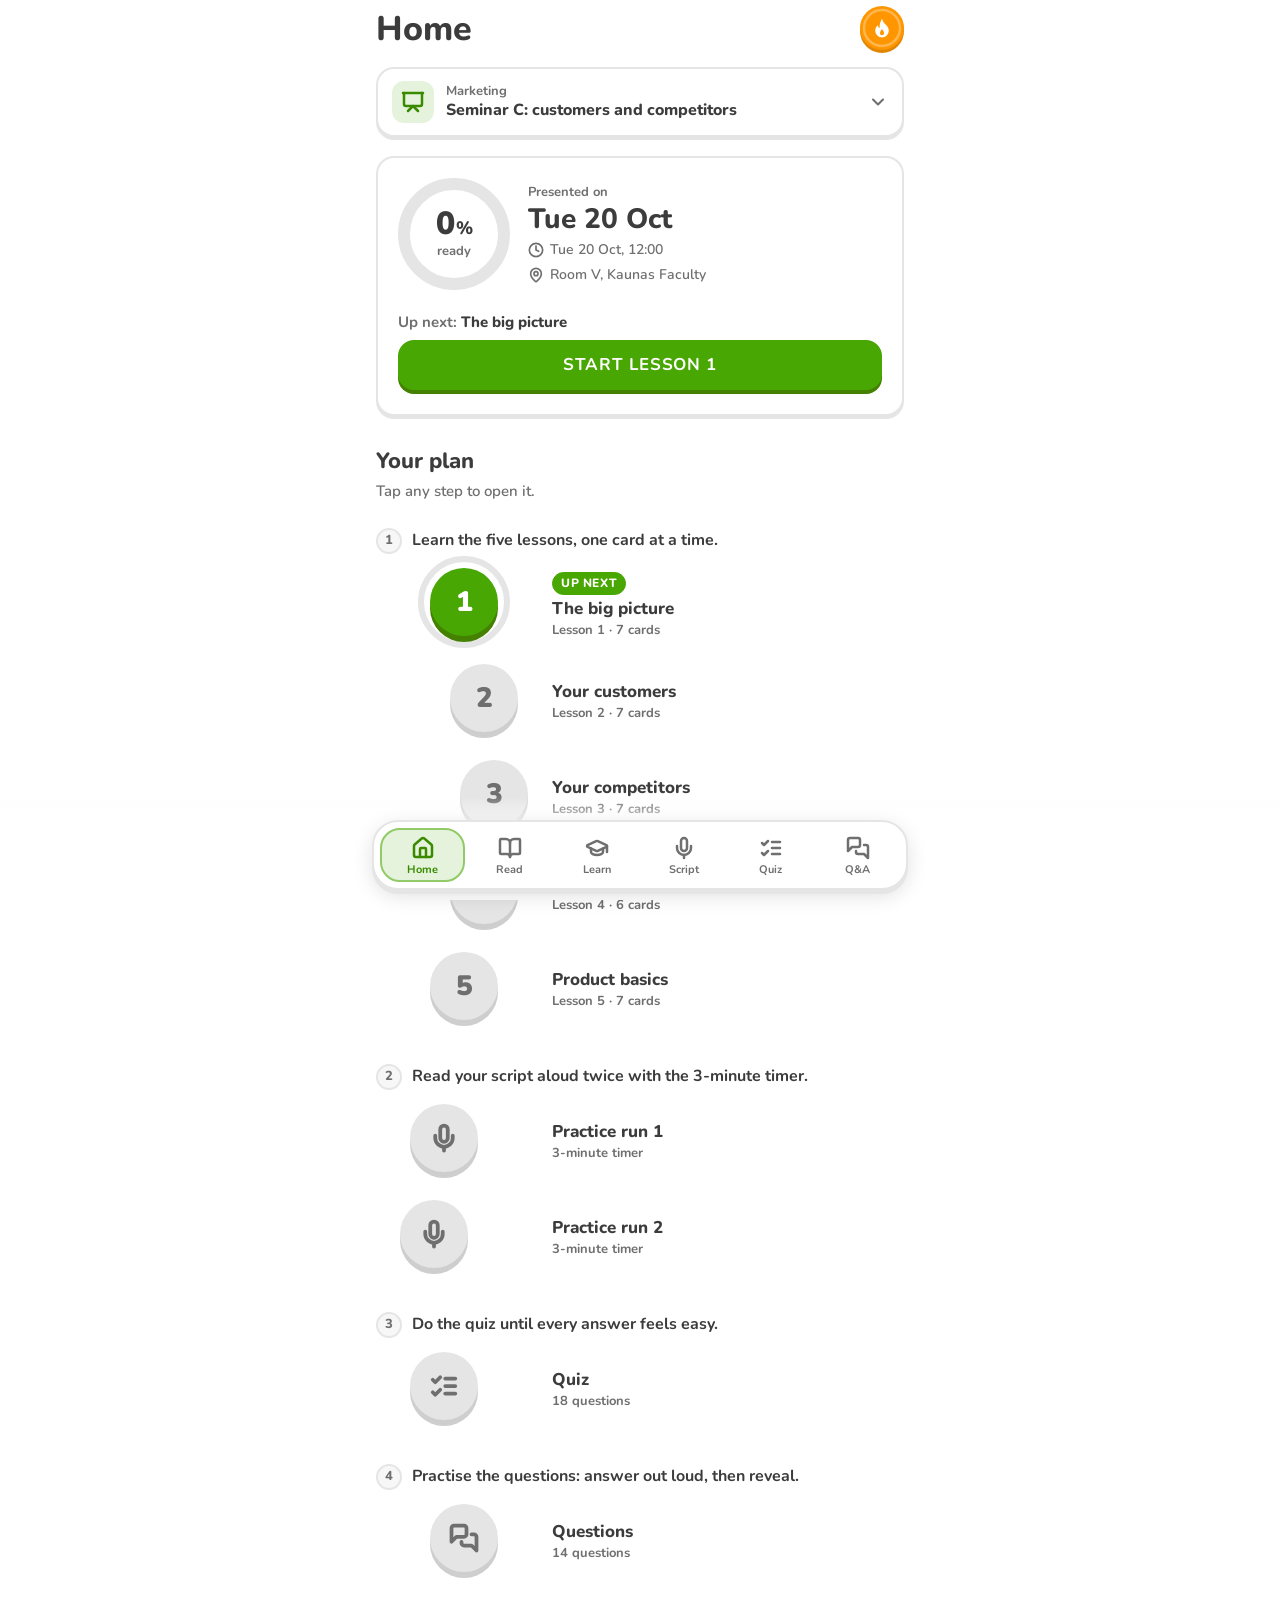
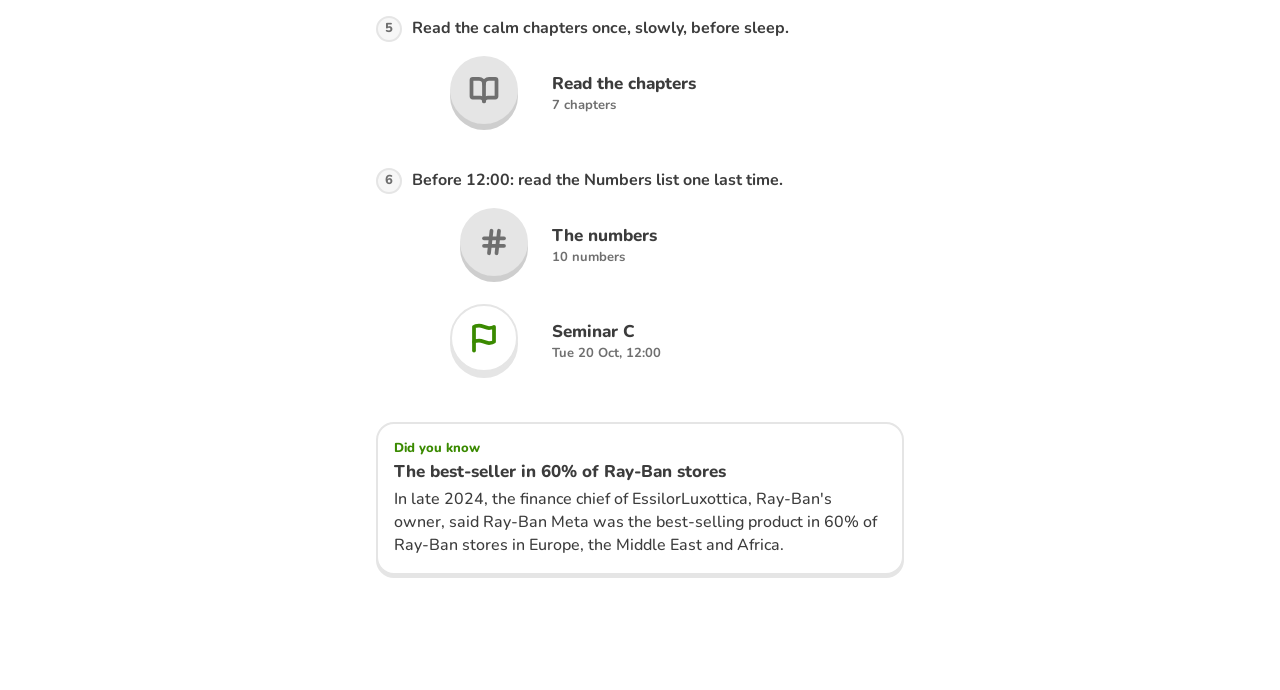
==== index.html @ 62ef2681 "Prep: say when progress can't be saved; tip to use the Home Screen app On Arda's iPhone, Safari didn" ====
<!doctype html>
<html lang="en">
<head>
<meta charset="utf-8">
<meta name="viewport" content="width=device-width, initial-scale=1, viewport-fit=cover">
<meta name="apple-mobile-web-app-capable" content="yes">
<meta name="mobile-web-app-capable" content="yes">
<meta name="apple-mobile-web-app-status-bar-style" content="black-translucent">
<meta name="apple-mobile-web-app-title" content="Prep">
<meta name="theme-color" content="#FFFFFF" media="(prefers-color-scheme: light)">
<meta name="theme-color" content="#131F24" media="(prefers-color-scheme: dark)">
<link rel="manifest" href="manifest.webmanifest">
<link rel="apple-touch-icon" href="apple-touch-icon.png">
<link rel="icon" href="icon-192.png">
<title>Prep</title>
<style>:root{color-scheme:light;padding-top:env(safe-area-inset-top,0px);padding-bottom:env(safe-area-inset-bottom,0px)}body{margin:0;font:14px system-ui,sans-serif}img{max-width:100%}[hidden]{display:none!important}</style>
</head>
<body>

<style>
:root{
color-scheme:light;
/* LangOS palette, light */
--green:#48A702;--green-lip:#448100;--accent-text:#3A8A00;
--green-soft:#E5F3DC;--green-line:#91CA67;
--blue:#1794D0;--blue-lip:#127AAD;
--red:#FF4B4B;--red-lip:#EA2B2B;--red-text:#C62828;--red-soft:#FFE6E6;
--orange:#FF9600;--orange-lip:#E08500;--orange-text:#A85C00;
--yellow:#FFC800;--yellow-lip:#E5B400;
--purple:#CE82FF;--purple-lip:#A568CC;
--ink:#3C3C3C;--muted:#6F6F6F;--read-ink:#3C3C3C;
--bg:#FFFFFF;--bg-clear:rgba(255,255,255,0);--surface:#FFFFFF;--sunken:#F7F7F7;--border:#E5E5E5;--grey-lip:#CECECE;
--on-color:#FFFFFF;--on-color-track:rgba(255,255,255,.3);--shine:rgba(255,255,255,.35);
--focus:#3A8A00;--scrim:rgba(0,0,0,.45);
--shadow-bar:0 6px 20px rgba(0,0,0,.12);--shadow-sheet:0 -6px 24px rgba(0,0,0,.1);
/* type */
--font-ui:ui-rounded,"SF Pro Rounded","Nunito",system-ui,-apple-system,"Segoe UI",Roboto,sans-serif;
--font-display:"Fraunces",ui-serif,"New York",Georgia,serif;
--t-large:800 34px/1.15 var(--font-ui);
--t-title:800 28px/1.2 var(--font-ui);
--t-count:800 28px/1.15 var(--font-ui);
--t-title2:800 22px/1.2 var(--font-ui);
--t-question:800 22px/1.3 var(--font-ui);
--t-card-title:800 24px/1.2 var(--font-ui);
--t-qa:800 24px/1.3 var(--font-ui);
--t-quote:800 19px/1.35 var(--font-ui);
--t-headline:800 17px/1.25 var(--font-ui);
--t-row:800 16px/1.3 var(--font-ui);
--t-button:700 17px/1.2 var(--font-ui);
--t-button-sm:700 15px/1.2 var(--font-ui);
--t-option:700 17px/1.35 var(--font-ui);
--t-step:700 16px/1.35 var(--font-ui);
--t-body:500 17px/1.45 var(--font-ui);
--t-card-body:500 18px/1.5 var(--font-ui);
--t-callout:500 16px/1.45 var(--font-ui);
--t-sub:600 15px/1.4 var(--font-ui);
--t-label:800 13px/1.3 var(--font-ui);
--t-detail:700 13px/1.3 var(--font-ui);
--t-caption:700 12px/1.25 var(--font-ui);
--t-tab:700 11px/1.1 var(--font-ui);
--t-reading:400 18px/1.6 var(--font-ui);
--t-script:600 21px/1.55 var(--font-ui);
--t-meter:900 32px/1 var(--font-ui);
--t-timer:900 34px/1 var(--font-ui);
--t-value:900 30px/1.12 var(--font-ui);
--t-stat:800 28px/1.1 var(--font-ui);
--t-node-num:900 28px/1 var(--font-ui);
--t-display:600 28px/1.2 var(--font-display);
--t-display-ch:600 25px/1.2 var(--font-display);
/* spacing */
--sp-heading:6px;--sp-buttons:28px;--sp-section:32px;--sp-card:16px;--sp-hero:20px;--sp-stack:12px;--sp-list:15px;--sp-inline:8px;--sp-unit:26px;
/* radius and lips */
--r-btn:16px;--r-card:18px;--r-seg:14px;--r-box:14px;--r-bar:26px;--r-tab:20px;--r-sheet:28px;--r-key:8px;--r-hl:6px;--r-pill:999px;
--lip:4px;--lip-sm:3px;--lip-node:6px;
/* motion: LangOS springs as CSS linear() */
--ease-press:linear(0, 0.008 1.4%, 0.046 3.5%, 0.123 6.0%, 0.234 8.9%, 0.367 12.0%, 0.510 15.4%, 0.648 18.9%, 0.771 22.7%, 0.872 26.6%, 0.949 30.7%, 1.000 34.9%, 1.031 39.2%, 1.044 43.7%, 1.045 48.3%, 1.040 53.0%, 1.031 57.8%, 1.021 62.8%, 1.013 67.8%, 1.006 73.0%, 1.002 78.2%, 0.999 83.5%, 0.998 88.9%, 0.998 94.4%, 1);
--ease-quick:linear(0, 0.006 1.4%, 0.035 3.5%, 0.093 6.0%, 0.177 8.9%, 0.281 12.0%, 0.395 15.4%, 0.510 18.9%, 0.620 22.7%, 0.718 26.6%, 0.801 30.7%, 0.868 34.9%, 0.919 39.2%, 0.956 43.7%, 0.981 48.3%, 0.997 53.0%, 1.006 57.8%, 1.010 62.8%, 1.011 67.8%, 1.010 73.0%, 1.008 78.2%, 1.006 83.5%, 1.005 88.9%, 1.003 94.4%, 1);
--ease-gentle:linear(0, 0.006 1.4%, 0.034 3.5%, 0.090 6.0%, 0.171 8.9%, 0.271 12.0%, 0.381 15.4%, 0.492 18.9%, 0.597 22.7%, 0.692 26.6%, 0.773 30.7%, 0.840 34.9%, 0.893 39.2%, 0.932 43.7%, 0.961 48.3%, 0.980 53.0%, 0.992 57.8%, 1.000 62.8%, 1.003 67.8%, 1.005 73.0%, 1.005 78.2%, 1.004 83.5%, 1.004 88.9%, 1.003 94.4%, 1);
--ease-pop:linear(0, 0.012 1.4%, 0.069 3.5%, 0.183 6.0%, 0.344 8.9%, 0.531 12.0%, 0.719 15.4%, 0.883 18.9%, 1.009 22.7%, 1.088 26.6%, 1.123 30.7%, 1.123 34.9%, 1.100 39.2%, 1.067 43.7%, 1.034 48.3%, 1.008 53.0%, 0.992 57.8%, 0.985 62.8%, 0.985 67.8%, 0.988 73.0%, 0.993 78.2%, 0.998 83.5%, 1.001 88.9%, 1.002 94.4%, 1);
--ease-card:linear(0, 0.005 1.4%, 0.031 3.5%, 0.084 6.0%, 0.163 8.9%, 0.263 12.0%, 0.378 15.4%, 0.497 18.9%, 0.613 22.7%, 0.720 26.6%, 0.813 30.7%, 0.889 34.9%, 0.948 39.2%, 0.990 43.7%, 1.017 48.3%, 1.032 53.0%, 1.038 57.8%, 1.038 62.8%, 1.033 67.8%, 1.027 73.0%, 1.020 78.2%, 1.014 83.5%, 1.008 88.9%, 1.004 94.4%, 1);
--ease-draw:cubic-bezier(.4,0,.2,1);--ease-exit:cubic-bezier(.4,0,1,1);
--dur-press:270ms;--dur-quick:390ms;--dur-gentle:540ms;--dur-pop:770ms;--dur-card:410ms;
/* layout */
--gl:max(16px,env(safe-area-inset-left,0px));--gr:max(16px,env(safe-area-inset-right,0px));
--col:560px;--hdr-h:61px;--fb-h:0px;
}
@media (prefers-color-scheme:dark){:root:not([data-theme="light"]){
color-scheme:dark;
--green:#58CC02;--green-lip:#4A9A00;--accent-text:#58CC02;
--green-soft:#24422B;--green-line:#408C15;
--blue:#1CB0F6;--blue-lip:#1487C0;
--red:#FF5F5F;--red-lip:#D93A3A;--red-text:#FF7A7A;--red-soft:#3C3238;
--orange:#FF9F1A;--orange-lip:#D17A00;--orange-text:#FF9F1A;
--yellow:#FFC800;--yellow-lip:#D9AA00;
--purple:#CE82FF;--purple-lip:#A568CC;
--ink:#F1F7FB;--muted:#A7B5BD;--read-ink:#D8E2E7;
--bg:#131F24;--bg-clear:rgba(19,31,36,0);--surface:#1C2B32;--sunken:#16242A;--border:#37464F;--grey-lip:#27353D;
--on-color:#FFFFFF;--on-color-track:rgba(255,255,255,.3);--shine:rgba(255,255,255,.25);
--focus:#58CC02;--scrim:rgba(0,0,0,.6);
--shadow-bar:0 6px 20px rgba(0,0,0,.4);--shadow-sheet:0 -6px 24px rgba(0,0,0,.4);
}}
:root[data-theme="dark"]{
color-scheme:dark;
--green:#58CC02;--green-lip:#4A9A00;--accent-text:#58CC02;
--green-soft:#24422B;--green-line:#408C15;
--blue:#1CB0F6;--blue-lip:#1487C0;
--red:#FF5F5F;--red-lip:#D93A3A;--red-text:#FF7A7A;--red-soft:#3C3238;
--orange:#FF9F1A;--orange-lip:#D17A00;--orange-text:#FF9F1A;
--yellow:#FFC800;--yellow-lip:#D9AA00;
--purple:#CE82FF;--purple-lip:#A568CC;
--ink:#F1F7FB;--muted:#A7B5BD;--read-ink:#D8E2E7;
--bg:#131F24;--bg-clear:rgba(19,31,36,0);--surface:#1C2B32;--sunken:#16242A;--border:#37464F;--grey-lip:#27353D;
--on-color:#FFFFFF;--on-color-track:rgba(255,255,255,.3);--shine:rgba(255,255,255,.25);
--focus:#58CC02;--scrim:rgba(0,0,0,.6);
--shadow-bar:0 6px 20px rgba(0,0,0,.4);--shadow-sheet:0 -6px 24px rgba(0,0,0,.4);
}
@supports not (transition-timing-function:linear(0,1)){:root{--ease-press:cubic-bezier(.34,1.3,.64,1);--ease-quick:cubic-bezier(.25,1.05,.5,1);--ease-gentle:cubic-bezier(.22,1,.36,1);--ease-pop:cubic-bezier(.34,1.56,.64,1);--ease-card:cubic-bezier(.3,1.2,.5,1)}}
*,*::before,*::after{box-sizing:border-box}
[hidden]{display:none!important}
html{-webkit-text-size-adjust:100%;text-size-adjust:100%}
body{margin:0;background:var(--bg);color:var(--ink);font:var(--t-body);-webkit-font-smoothing:antialiased}
button{margin:0;font:inherit;color:inherit;cursor:pointer;-webkit-tap-highlight-color:transparent;touch-action:manipulation;-webkit-user-select:none;user-select:none}
:focus-visible{outline:3px solid var(--focus);outline-offset:3px}
.sr{position:absolute;width:1px;height:1px;margin:-1px;padding:0;border:0;overflow:hidden;clip:rect(0 0 0 0);white-space:nowrap}
.nw{white-space:nowrap}
.ic{width:24px;height:24px;flex:none;fill:none;stroke:currentColor;stroke-width:2.5;stroke-linecap:round;stroke-linejoin:round}
.ic.fill{fill:currentColor;stroke:none}
svg circle.trk,svg circle.arc{fill:none}
.ring-svg{transform:rotate(-90deg)}
.arc.is-zero{visibility:hidden}

/* shell */
.app{max-width:var(--col);margin:0 auto;padding-left:max(16px,env(safe-area-inset-left,0px));padding-right:max(16px,env(safe-area-inset-right,0px));padding-block:0 calc(112px + env(safe-area-inset-bottom,0px))}
.screen{display:none}
.screen.is-on{display:block;animation:screenIn var(--dur-quick) var(--ease-quick) both}
@keyframes screenIn{from{opacity:0;transform:translateY(6px)}to{opacity:1;transform:none}}
@keyframes fadeIn{from{opacity:0}to{opacity:1}}
.hdr{position:sticky;top:0;z-index:30;display:flex;align-items:center;gap:10px;margin-left:calc(-1*var(--gl));margin-right:calc(-1*var(--gr));padding:calc(6px + env(safe-area-inset-top,0px)) var(--gr) 8px var(--gl);background:var(--bg);transition:box-shadow .2s ease}
.hdr.is-scrolled{box-shadow:0 2px 0 var(--border)}
.hdr-title{flex:1;min-width:0;margin:0;font:var(--t-large);white-space:nowrap;overflow:hidden;text-overflow:ellipsis}
.hdr .icon-btn{position:relative;z-index:1}

/* round icon button (LangOS ChunkyIconStyle) */
.icon-btn{--face:var(--surface);--edge:var(--border);--line:var(--border);--ico:var(--muted);flex:none;display:grid;place-items:center;width:44px;height:44px;margin-bottom:var(--lip-sm);padding:0;border:2px solid var(--line);border-radius:50%;background:var(--face);color:var(--ico);box-shadow:0 var(--lip-sm) 0 var(--edge);transition:transform var(--dur-press) var(--ease-press),box-shadow var(--dur-press) var(--ease-press)}
.icon-btn .ic{width:22px;height:22px}
.icon-btn:active{transform:translateY(var(--lip-sm));box-shadow:0 0 0 var(--edge)}
.icon-btn.is-on{--face:var(--green);--edge:var(--green-lip);--line:var(--green);--ico:var(--on-color)}
.icon-btn.sm{position:relative;width:36px;height:36px}.icon-btn.sm .ic{width:18px;height:18px}
.icon-btn.sm::after{content:"";position:absolute;inset:-6px;border-radius:50%}
.slot44{flex:none;width:44px;height:47px}

/* streak badge */
.streak{position:relative;z-index:0;flex:none;display:grid;place-items:center;width:44px;height:44px;margin-bottom:var(--lip-sm);padding:0;border:0;border-radius:50%;background:var(--orange);color:var(--on-color);box-shadow:0 var(--lip-sm) 0 var(--orange-lip)}
.streak .ring-svg{position:absolute;inset:0;width:44px;height:44px}
.streak .trk{stroke:var(--on-color-track);stroke-width:2.5}
.streak .arc{stroke:var(--on-color);stroke-width:2.5;stroke-linecap:round;transition:stroke-dashoffset var(--dur-gentle) var(--ease-gentle)}
.streak .flame{width:22px;height:22px}
.streak::before{content:"";position:absolute;inset:0;z-index:-1;border:2px solid var(--orange);border-radius:50%;opacity:0;pointer-events:none}
.streak.flare{animation:badgeSwell 1350ms both}
.streak.flare .flame{animation:flameFlare 1400ms both}
.streak.flare::before{animation:ripple 1600ms ease-out both}
.streak.flare .arc{animation:ringWiden 1200ms both}
@keyframes badgeSwell{0%{transform:scale(1)}48.1%{transform:scale(1);animation-timing-function:cubic-bezier(.2,.8,.3,1)}64.4%{transform:scale(1.18);animation-timing-function:ease-in-out}77.8%{transform:scale(.97);animation-timing-function:ease-out}100%{transform:scale(1)}}
@keyframes flameFlare{0%{transform:scale(1)}46.4%{transform:scale(1);animation-timing-function:cubic-bezier(.2,.8,.3,1)}64.3%{transform:scale(1.35);animation-timing-function:ease-in-out}78%{transform:scale(.94);animation-timing-function:ease-in-out}90%{transform:scale(1.03);animation-timing-function:ease-out}100%{transform:scale(1)}}
@keyframes ripple{0%{opacity:0;transform:scale(1)}43.7%{opacity:.7;transform:scale(1)}100%{opacity:0;transform:scale(1.4)}}
@keyframes ringWiden{0%,54%{stroke-width:2.5px}71%{stroke-width:4.5px}100%{stroke-width:2.5px}}

/* chunky button (LangOS ChunkyButtonStyle) */
.btn{--face:var(--green);--edge:var(--green-lip);--line:var(--green);--label:var(--on-color);--l:var(--lip);display:flex;align-items:center;justify-content:center;gap:8px;width:100%;min-height:50px;margin:0 0 var(--l);padding:12px 18px;border:2px solid var(--line);border-radius:var(--r-btn);background:var(--face);color:var(--label);box-shadow:0 var(--l) 0 var(--edge);font:var(--t-button);text-transform:uppercase;letter-spacing:.6px;text-align:center;transition:transform var(--dur-press) var(--ease-press),box-shadow var(--dur-press) var(--ease-press)}
.btn:active{transform:translateY(var(--l));box-shadow:0 0 0 var(--edge)}
.btn .ic{width:20px;height:20px;stroke-width:3}
.btn.plain{--face:var(--surface);--edge:var(--border);--line:var(--border);--label:var(--ink)}
.btn.red{--face:var(--red);--edge:var(--red-lip);--line:var(--red)}
.btn.done-soft{--face:var(--green-soft);--edge:var(--green-line);--line:var(--green-line);--label:var(--accent-text)}
.btn.compact{--l:var(--lip-sm);width:auto;min-height:38px;padding:7px 12px;font:var(--t-button-sm);letter-spacing:.6px}
.btn:disabled{--face:var(--border);--edge:var(--border);--line:var(--border);--label:var(--muted);cursor:default}
.btn:disabled:active{transform:none;box-shadow:0 var(--l) 0 var(--edge)}
.btn-stack{display:flex;flex-direction:column;gap:var(--sp-stack);margin-top:var(--sp-buttons)}

/* card, pill */
.card{background:var(--surface);border:2px solid var(--border);border-radius:var(--r-card);box-shadow:0 var(--lip-sm) 0 var(--border);padding:var(--sp-card);margin-bottom:var(--lip-sm)}
.pill{display:inline-flex;align-items:center;gap:4px;padding:3px 8px;border:1.5px solid var(--border);border-radius:var(--r-pill);background:var(--sunken);color:var(--muted);font:var(--t-caption)}
.pill.go{background:var(--green);border-color:var(--green);color:var(--on-color);font-weight:800;text-transform:uppercase;letter-spacing:.6px}
.pill.soft{background:var(--green-soft);border-color:var(--green-soft);color:var(--accent-text);font-weight:800}

/* pressable rows share this */
.row-press{transition:transform var(--dur-press) var(--ease-press),box-shadow var(--dur-press) var(--ease-press)}
.row-press:active{transform:translateY(var(--lip-sm));box-shadow:0 0 0 var(--border)}

/* gliding picker (LangOS GlidingPicker). Set --n and --i on .seg inline. */
.seg{--g:8px;position:relative;display:grid;grid-template-columns:repeat(var(--n),1fr);gap:var(--g);margin:var(--sp-heading) 0 20px}
.seg button{min-height:44px;padding:0 8px;border:2px solid var(--border);border-radius:var(--r-seg);background:var(--sunken);color:var(--muted);font:800 17px/1 var(--font-ui)}
.seg button span{position:relative;z-index:1}
.seg button.is-on{color:var(--accent-text)}
.seg .hl{position:absolute;top:0;left:0;height:100%;width:calc((100% - (var(--n) - 1) * var(--g)) / var(--n));border:2px solid var(--green);border-radius:var(--r-seg);background:var(--green-soft);pointer-events:none;transform:translateX(calc(var(--i) * (100% + var(--g))));transition:transform var(--dur-quick) var(--ease-quick)}
.seg.sm{--g:6px;margin:8px 0 0}
.seg.sm button{min-height:44px;border-radius:12px;font:800 14px/1 var(--font-ui)}
.seg.sm .hl{border-radius:12px}

/* home: pack switcher */
.pack{display:flex;align-items:center;gap:12px;width:100%;margin:var(--sp-heading) 0 19px;padding:12px 14px;text-align:left;background:var(--surface);border:2px solid var(--border);border-radius:var(--r-card);box-shadow:0 var(--lip-sm) 0 var(--border)}
.pack-icon{flex:none;display:grid;place-items:center;width:42px;height:42px;border-radius:12px;background:var(--green-soft);color:var(--accent-text)}
.pack-text{flex:1;min-width:0}
.pack-course{display:block;font:var(--t-detail);color:var(--muted)}
.pack-title{display:block;font:var(--t-row)}
.pack .chev{width:20px;height:20px;color:var(--muted)}

/* home: hero */
.hero{padding:var(--sp-hero)}
.hero-top{display:flex;align-items:center;gap:18px;margin-bottom:22px}
.meter{position:relative;flex:none;width:112px;height:112px;padding:0;border:0;background:none;transition:transform var(--dur-quick) var(--ease-quick)}
.meter:active{transform:scale(.97)}
.meter .ring-svg{width:112px;height:112px}
.meter .trk{stroke:var(--border);stroke-width:12}
.meter .arc{stroke:var(--green);stroke-width:12;stroke-linecap:round;transition:stroke-dashoffset var(--dur-gentle) var(--ease-gentle)}
.meter-val{position:absolute;inset:0;display:flex;flex-direction:column;align-items:center;justify-content:center}
.meter-num{font:var(--t-meter);font-variant-numeric:tabular-nums;color:var(--ink)}
.meter-num small{margin-left:1px;font-size:18px;font-weight:800}
.meter-cap{margin-top:3px;font:var(--t-detail);color:var(--muted)}
.count{min-width:0}
.count-label{font:var(--t-detail);color:var(--muted)}
.count-value{margin-top:2px;font:var(--t-count);font-variant-numeric:tabular-nums}
.count-line{display:flex;align-items:center;gap:6px;margin-top:6px;font:600 14px/1.3 var(--font-ui);color:var(--muted)}
.count-line .ic{width:16px;height:16px}
.hero-next{margin:0 0 8px;font:700 15px/1.35 var(--font-ui);color:var(--muted)}
.hero-next b{font-weight:800;color:var(--ink)}
.save-note{margin:10px 0 0;font:var(--t-detail);color:var(--muted)}

/* section heading (heading close to its line) */
.sec{margin-top:var(--sp-section)}
.sec h2{margin:0;font:var(--t-title2)}
.sec p{margin:var(--sp-heading) 0 0;font:var(--t-sub);color:var(--muted)}

/* path */
.unit{display:flex;align-items:flex-start;gap:10px;margin:var(--sp-unit) 0 4px}
.unit-num{flex:none;display:grid;place-items:center;width:26px;height:26px;border:2px solid var(--border);border-radius:50%;background:var(--sunken);color:var(--muted);font:800 13px/1 var(--font-ui)}
.unit-num .ic{width:14px;height:14px;stroke-width:3.5}
.unit.is-done .unit-num{background:var(--green);border-color:var(--green);color:var(--on-color)}
.unit-text{padding-top:2px;font:var(--t-step)}
.node-row{display:grid;grid-template-columns:176px 1fr;align-items:center;width:100%;min-height:96px;padding:0;border:0;background:none;text-align:left}
.node-lane{position:relative;height:96px}
.node-wrap{position:absolute;top:10px;left:calc(54px + var(--x,0px));width:68px;height:74px}
.node{display:grid;place-items:center;width:68px;height:68px;border-radius:50%;background:var(--border);color:var(--muted);box-shadow:0 var(--lip-node) 0 var(--grey-lip);transition:transform var(--dur-press) var(--ease-press),box-shadow var(--dur-press) var(--ease-press),background-color .2s ease}
.node .ic{width:30px;height:30px;stroke-width:3}
.node-num{font:var(--t-node-num)}
.node-row:active .node{transform:translateY(var(--lip-node));box-shadow:0 0 0 var(--grey-lip)}
.node-row.is-done .node,.node-row.is-current .node{background:var(--green);color:var(--on-color);box-shadow:0 var(--lip-node) 0 var(--green-lip)}
.node-row.is-done:active .node,.node-row.is-current:active .node{box-shadow:0 0 0 var(--green-lip)}
.node-row.is-finish .node{border:2px solid var(--border);background:var(--surface);color:var(--accent-text);box-shadow:0 var(--lip-node) 0 var(--border)}
.node-row.is-finish.is-all-done .node{border-color:var(--green);background:var(--green);color:var(--on-color);box-shadow:0 var(--lip-node) 0 var(--green-lip)}
.node-row.is-current .node-wrap{animation:breathe 2.4s ease-in-out infinite}
@keyframes breathe{0%,100%{transform:scale(1)}50%{transform:scale(1.05)}}
.node-row.just-done .node .ic{animation:pop var(--dur-pop) var(--ease-pop) both}
.node-ring{position:absolute;top:-2px;left:calc(42px + var(--x,0px));width:92px;height:92px}
.node-ring .trk{stroke:var(--border);stroke-width:6}
.node-ring .arc{stroke:var(--green);stroke-width:6;stroke-linecap:round}
.node-label{display:flex;flex-direction:column;align-items:flex-start;gap:3px;min-width:0;padding-right:4px}
.node-title{font:var(--t-headline);color:var(--ink)}
.node-detail{font:var(--t-detail);color:var(--muted)}
.node-row.is-done .node-detail{color:var(--accent-text)}
@keyframes pop{from{opacity:0;transform:scale(0)}to{opacity:1;transform:scale(1)}}
@keyframes popIn{from{opacity:0;transform:scale(.6)}to{opacity:1;transform:none}}

/* floating tab bar (LangOS TabBar) */
.tabbar{position:fixed;left:0;right:0;bottom:0;z-index:40;padding:0 max(12px,env(safe-area-inset-right,0px)) calc(6px + env(safe-area-inset-bottom,0px)) max(12px,env(safe-area-inset-left,0px));pointer-events:none;transition:transform var(--dur-gentle) var(--ease-gentle)}
.tabbar.is-hidden{transform:translateY(calc(100% + 24px))}
.tabbar::before{content:"";position:absolute;left:0;right:0;top:-24px;bottom:0;background:linear-gradient(to bottom,var(--bg-clear) 0%,var(--bg) 35%)}
.tabbar-in{position:relative;pointer-events:auto;display:grid;grid-template-columns:repeat(6,1fr);gap:2px;max-width:536px;margin:0 auto var(--lip);padding:6px;border:2px solid var(--border);border-radius:var(--r-bar);background:var(--surface);box-shadow:0 var(--lip) 0 var(--border),var(--shadow-bar)}
.tab-hl{position:absolute;top:6px;left:6px;height:54px;border:2px solid var(--green-line);border-radius:var(--r-tab);background:var(--green-soft);transition:transform var(--dur-quick) var(--ease-quick),width var(--dur-quick) var(--ease-quick)}
.tab{position:relative;display:flex;flex-direction:column;align-items:center;justify-content:center;gap:3px;min-width:0;min-height:54px;padding:4px 4px 2px;border:0;background:none;color:var(--muted)}
.tab .box{display:grid;place-items:center;height:26px}
.tab span{font:var(--t-tab);white-space:nowrap}
.tab.is-on{color:var(--accent-text)}

/* learn: lesson list */
.lrow{display:flex;align-items:center;gap:14px;width:100%;margin:0 0 var(--sp-list);padding:14px;text-align:left;background:var(--surface);border:2px solid var(--border);border-radius:var(--r-card);box-shadow:0 var(--lip-sm) 0 var(--border)}
.mini{flex:none;display:grid;place-items:center;width:52px;height:52px;margin-bottom:var(--lip);border-radius:50%;background:var(--border);color:var(--muted);box-shadow:0 var(--lip) 0 var(--grey-lip);font:900 22px/1 var(--font-ui)}
.mini.on{background:var(--green);color:var(--on-color);box-shadow:0 var(--lip) 0 var(--green-lip)}
.mini .ic{width:24px;height:24px;stroke-width:3.5}
.lrow-text{flex:1;min-width:0}
.lrow-title{display:block;font:var(--t-headline)}
.lrow-detail{display:block;margin-top:2px;font:var(--t-detail);color:var(--muted)}
.lrow-detail.ok{color:var(--accent-text)}
.lrow .chev{width:20px;height:20px;color:var(--muted)}
.desc{margin:0 0 14px;font:var(--t-sub);color:var(--muted)}
.word{margin-bottom:var(--sp-list)}
.word b{display:block;font:var(--t-headline)}
.word p{margin:4px 0 0;font:var(--t-callout)}

/* focus sessions: lesson, quiz round, questions round */
.session{position:fixed;inset:0;z-index:50;display:flex;flex-direction:column;background:var(--bg);padding:calc(8px + env(safe-area-inset-top,0px)) var(--gr) calc(14px + env(safe-area-inset-bottom,0px)) var(--gl);overscroll-behavior:contain}
.session-in{display:flex;flex-direction:column;flex:1;min-height:0;width:100%;max-width:528px;margin:0 auto}
.s-top{display:flex;align-items:center;gap:12px;min-height:52px}
.s-mid{flex:1;min-width:0}
.s-body{flex:1;min-height:0;overflow:auto;margin:0 -2px;padding:4px 2px calc(24px + var(--fb-h))}
.dots{display:flex;justify-content:center;align-items:center;gap:8px}
.dot{width:10px;height:10px;border-radius:5px;background:var(--border);transition:width var(--dur-quick) var(--ease-quick),background-color .2s ease}
.dot.seen{background:var(--green)}
.dot.cur{width:26px;background:var(--green)}
.stack{position:relative;margin:18px 0 24px;touch-action:pan-y}
.stack::before,.stack::after{content:"";position:absolute;bottom:-10px;left:12px;right:12px;z-index:1;height:40px;border:2px solid var(--border);border-radius:var(--r-card);background:var(--surface);box-shadow:0 var(--lip-sm) 0 var(--border)}
.stack::after{bottom:-20px;left:26px;right:26px;z-index:0}
.lcard{position:relative;z-index:2;display:flex;flex-direction:column;min-height:clamp(340px,calc(100dvh - 330px),500px);padding:22px 20px;border:2px solid var(--border);border-radius:var(--r-card);background:var(--surface);box-shadow:0 var(--lip-sm) 0 var(--border)}
.lcard.in{animation:cardIn var(--dur-gentle) var(--ease-gentle) both}
.lcard.in-back{animation:cardInBack var(--dur-gentle) var(--ease-gentle) both}
.lcard.ghost-out{position:absolute;top:0;left:0;right:0;z-index:3;pointer-events:none;animation:cardOut 420ms cubic-bezier(.4,0,.6,1) both}
.lcard.ghost-out.to-right{animation-name:cardOutRight}
@keyframes cardIn{from{opacity:.4;transform:translateY(12px) scale(.96)}to{opacity:1;transform:none}}
@keyframes cardInBack{from{opacity:0;transform:translateX(-40px) rotate(-3deg)}to{opacity:1;transform:none}}
@keyframes cardOut{to{opacity:0;transform:translateX(-115%) rotate(-6deg)}}
@keyframes cardOutRight{to{opacity:0;transform:translateX(115%) rotate(6deg)}}
.kicker{font:var(--t-detail);color:var(--muted)}
.lcard h2{margin:8px 0 10px;font:var(--t-card-title)}
.lcard p{margin:0 0 20px;font:var(--t-card-body)}
.example{margin-top:auto;padding:12px 14px;border:2px solid var(--border);border-radius:var(--r-box);background:var(--sunken)}
.example b{display:block;margin-bottom:4px;font:var(--t-label);color:var(--accent-text)}
.example p{margin:0;font:600 16px/1.45 var(--font-ui)}
.actions{display:grid;grid-template-columns:1fr 2fr;gap:12px;padding-top:12px}
.actions.even{grid-template-columns:1fr 1fr}

/* LangOS ProgressBar: grows from a 16px starting dot. Set --p (0..1) inline. */
.pbar{position:relative;height:16px;border:2px solid var(--border);border-radius:var(--r-pill);background:var(--sunken)}
.pbar i{position:absolute;top:-2px;left:-2px;bottom:-2px;width:calc(16px + (100% - 12px) * var(--p));border-radius:var(--r-pill);background:var(--green);transition:width var(--dur-gentle) var(--ease-gentle)}
.pbar i::after{content:"";position:absolute;top:3px;left:8px;right:8px;height:4px;border-radius:var(--r-pill);background:var(--shine)}

/* quiz */
.qwrap.in{animation:qIn var(--dur-quick) var(--ease-quick) both}
@keyframes qIn{from{opacity:0;transform:translateX(24px)}to{opacity:1;transform:none}}
.q-text{margin:22px 0 20px;font:var(--t-question)}
.opts{display:flex;flex-direction:column;gap:var(--sp-stack)}
.opt{--face:var(--surface);--edge:var(--border);--line:var(--border);--txt:var(--ink);display:flex;align-items:center;gap:12px;width:100%;min-height:58px;margin:0 0 var(--lip);padding:12px 14px;text-align:left;border:2px solid var(--line);border-radius:var(--r-btn);background:var(--face);color:var(--txt);box-shadow:0 var(--lip) 0 var(--edge);font:var(--t-option);transition:transform var(--dur-press) var(--ease-press),box-shadow var(--dur-press) var(--ease-press),background-color .2s ease,border-color .2s ease,color .2s ease,opacity .2s ease}
.opt:active{transform:translateY(var(--lip));box-shadow:0 0 0 var(--edge)}
.key{flex:none;display:grid;place-items:center;width:28px;height:28px;border:2px solid var(--line);border-radius:var(--r-key);color:var(--muted);font:800 13px/1 var(--font-ui)}
.opt.ok{--face:var(--green-soft);--edge:var(--green-lip);--line:var(--green);--txt:var(--accent-text)}
.opt.bad{--face:var(--red-soft);--edge:var(--red-lip);--line:var(--red);--txt:var(--red-text);animation:shake 360ms ease-out}
.opt.ok .key{color:var(--accent-text)}.opt.bad .key{color:var(--red-text)}
.opt.dim{opacity:.5}
.opts.is-answered .opt{pointer-events:none}
.mark{flex:none;display:grid;place-items:center;width:26px;height:26px;margin-left:auto;border-radius:50%;background:var(--green);color:var(--on-color);animation:pop var(--dur-pop) var(--ease-pop) both}
.mark .ic{width:16px;height:16px;stroke-width:3.5}
.opt.bad .mark{background:var(--red)}
@keyframes shake{0%,100%{transform:translateX(0)}15%{transform:translateX(-8px)}30%{transform:translateX(7px)}45%{transform:translateX(-5px)}60%{transform:translateX(4px)}75%{transform:translateX(-2px)}}
.fb{position:fixed;left:0;right:0;bottom:0;z-index:60;padding:18px var(--gr) calc(14px + env(safe-area-inset-bottom,0px)) var(--gl);background:var(--green-soft);transform:translateY(100%);transition:transform var(--dur-gentle) var(--ease-gentle)}
.fb.is-open{transform:none}
.fb.bad{background:var(--red-soft)}
.fb-in{max-width:528px;margin:0 auto}
.fb-head{display:flex;align-items:center;gap:10px;font:var(--t-title2);color:var(--accent-text)}
.fb.bad .fb-head{color:var(--red-text)}
.fb-icon{display:grid;place-items:center;width:32px;height:32px;border-radius:50%;background:var(--green);color:var(--on-color)}
.fb.bad .fb-icon{background:var(--red)}
.fb-icon .ic{width:18px;height:18px;stroke-width:3.5}
.fb-ans{margin:12px 0 0;font:800 16px/1.4 var(--font-ui);color:var(--ink)}
.fb-ans span{color:var(--red-text)}
.fb-why{margin:6px 0 0;font:var(--t-callout);color:var(--ink)}
.fb-note{margin:8px 0 0;font:var(--t-detail);color:var(--muted)}
.fb .btn{margin-top:16px}

/* start faces (quiz, questions) */
.start{padding:var(--sp-hero)}
.start-icon{display:grid;place-items:center;width:56px;height:56px;border-radius:50%;background:var(--green-soft);color:var(--accent-text)}
.start-icon .ic{width:28px;height:28px}
.start h2{margin:14px 0 0;font:var(--t-title2)}
.pills{display:flex;flex-wrap:wrap;gap:6px;margin-top:8px}
.start p{margin:12px 0 0;font:var(--t-sub);color:var(--muted)}
.prog-line{display:flex;justify-content:space-between;margin:14px 0 6px;font:700 15px/1.3 var(--font-ui)}
.prog-line span{color:var(--muted)}
.rounds{margin-top:16px;padding:6px 16px}
.round{display:flex;align-items:center;gap:12px;padding:10px 0;border-top:2px solid var(--border)}
.round:first-child{border-top:0}
.round-when{flex:1;font:var(--t-detail);color:var(--muted)}
.round-score{font:800 15px/1.3 var(--font-ui)}
.round-bar{width:72px;height:10px;overflow:hidden;border-radius:var(--r-pill);background:var(--sunken)}
.round-bar i{display:block;height:100%;border-radius:var(--r-pill);background:var(--green)}
.qrow{display:flex;align-items:flex-start;gap:12px;width:100%;margin:0 0 var(--sp-list);padding:14px;text-align:left;background:var(--surface);border:2px solid var(--border);border-radius:var(--r-card);box-shadow:0 var(--lip-sm) 0 var(--border)}
.qdisc{flex:none;display:grid;place-items:center;width:28px;height:28px;margin-top:1px;border:2px solid var(--border);border-radius:50%;background:var(--sunken);color:var(--muted)}
.qdisc.got{border-color:var(--green);background:var(--green);color:var(--on-color)}
.qdisc .ic{width:15px;height:15px;stroke-width:3.5}
.qrow-text{flex:1;min-width:0}
.qrow-text b{display:block;font:700 16px/1.35 var(--font-ui)}
.qrow-text span{display:block;margin-top:3px;font:var(--t-detail);color:var(--muted)}

/* questions session */
.qa-card{margin-top:18px;padding:var(--sp-hero)}
.qa-q{margin:10px 0 0;font:var(--t-qa)}
.qa-think{margin:12px 0 0;font:var(--t-sub);color:var(--muted)}
.reveal{display:grid;grid-template-rows:0fr;opacity:0;transition:grid-template-rows var(--dur-gentle) var(--ease-gentle),opacity .3s ease-out}
.reveal.is-open{grid-template-rows:1fr;opacity:1}
.reveal>div{overflow:hidden}
.qa-ans{margin-top:18px;padding:14px 16px;border:2px solid var(--border);border-radius:var(--r-box);background:var(--sunken)}
.qa-ans-h{display:flex;align-items:center;justify-content:space-between;gap:8px;font:var(--t-label);color:var(--accent-text)}
.qa-ans p{margin:6px 0 0;font:var(--t-card-body)}

/* script */
.band{position:sticky;top:var(--hdr-h);z-index:20;margin-left:calc(-1*var(--gl));margin-right:calc(-1*var(--gr));padding:2px var(--gr) 12px var(--gl);background:var(--bg)}
.practice{padding:12px 14px 14px}
.pr-row{display:grid;grid-template-columns:minmax(0,1fr) auto;grid-template-areas:"digits btns" "cap cap";column-gap:10px;align-items:center}
.pr-time{display:contents}
.pr-digits{grid-area:digits;font:var(--t-timer);font-variant-numeric:tabular-nums}
.pr-digits.over{color:var(--orange-text)}
.pr-cap{grid-area:cap;display:flex;align-items:center;justify-content:space-between;gap:10px;min-height:28px;margin-top:6px;font:var(--t-detail);color:var(--muted)}
.pr-cap .ok{color:var(--accent-text)}
.pr-btns{grid-area:btns;display:flex;gap:8px}
.textbtn{position:relative;flex:none;padding:4px 2px;border:0;background:none;color:var(--muted);font:var(--t-detail);text-decoration:underline}
.textbtn::after{content:"";position:absolute;inset:-8px -10px}
.tbar{height:8px;margin-top:12px;overflow:hidden;border-radius:var(--r-pill);background:var(--sunken)}
.tbar i{display:block;height:100%;border-radius:var(--r-pill);background:var(--green);transition:width .25s linear}
.tbar.over i{background:var(--orange)}
.hint{display:flex;align-items:center;gap:8px;margin:4px 0 0;padding:10px 12px;border:2px solid var(--border);border-radius:var(--r-box);background:var(--sunken);color:var(--muted);font:700 15px/1.35 var(--font-ui)}
.hint .ic{width:18px;height:18px}
.sc-h{margin:26px 0 var(--sp-heading);font:var(--t-title2)}
.sc-p{margin:0;font:var(--t-script);color:var(--read-ink)}
.sent{cursor:pointer;border-radius:var(--r-hl);-webkit-box-decoration-break:clone;box-decoration-break:clone;transition:background-color .2s ease,box-shadow .2s ease}
.sent:active,.sent.is-open{background:var(--sunken);box-shadow:0 0 0 3px var(--sunken)}
.sent.speaking{background:var(--green-soft);box-shadow:0 0 0 3px var(--green-soft);color:var(--ink)}
.is-practising .sent{pointer-events:none}
/* numbers */
.num{margin-bottom:var(--sp-list)}
.num-val{font:var(--t-value)}
.num-say{display:flex;align-items:center;justify-content:space-between;gap:12px;margin-top:6px;font:800 17px/1.3 var(--font-ui);color:var(--accent-text)}
.num-mean{margin:10px 0 0;font:var(--t-callout)}
.scope{margin-top:12px;padding:10px 12px;border:2px solid var(--border);border-radius:var(--r-box);background:var(--sunken)}
.scope b{display:block;font:var(--t-label);color:var(--muted)}
.scope p{margin:3px 0 0;font:600 15px/1.4 var(--font-ui)}
.src{margin-top:10px;font:600 13px/1.35 var(--font-ui);color:var(--muted)}

/* read (the calm screen) */
.rprog{position:absolute;left:0;right:0;bottom:-3px;height:3px;background:var(--border)}
.rprog i{display:block;width:calc(var(--p) * 100%);height:100%;background:var(--green)}
.read{max-width:62ch;margin:0 auto}
.read-title{margin:14px 0 var(--sp-heading);font:var(--t-display);font-variation-settings:"opsz" 72,"SOFT" 50;color:var(--ink)}
.read-meta{font:var(--t-detail);color:var(--muted)}
.ch{margin-top:44px;scroll-margin-top:calc(var(--hdr-h) + 12px)}
.ch-label{margin-bottom:var(--sp-heading);font:var(--t-label);color:var(--muted)}
.ch-title{margin:0 0 14px;font:var(--t-display-ch);font-variation-settings:"opsz" 48,"SOFT" 50;color:var(--ink)}
.ch p{margin:0 0 16px;font:var(--t-reading);color:var(--read-ink)}
.readmark{margin-top:8px}
.read-end{margin:48px 0 0;text-align:center;font:var(--t-sub);color:var(--muted)}

/* sheets */
.sheet-scrim{position:fixed;inset:0;z-index:80;background:var(--scrim);opacity:0;transition:opacity .2s ease;touch-action:none}
.sheet-scrim.is-open{opacity:1}
.sheet{position:fixed;left:0;right:0;bottom:0;z-index:81;display:flex;flex-direction:column;max-width:var(--col);max-height:88dvh;margin:0 auto;border-radius:var(--r-sheet) var(--r-sheet) 0 0;background:var(--bg);box-shadow:var(--shadow-sheet);transform:translateY(calc(100% + 24px));transition:transform var(--dur-gentle) var(--ease-gentle);overscroll-behavior:contain}
.sheet.is-open{transform:none}
.sheet.is-closing{transition:transform .26s var(--ease-exit)}
.grab{position:relative;width:36px;height:5px;margin:8px auto 0;border-radius:3px;background:var(--border);touch-action:none}
.grab::after{content:"";position:absolute;inset:-14px -60px}
.sheet-head{touch-action:none;display:flex;align-items:center;gap:12px;padding:6px var(--gr) 0 var(--gl)}
.sheet-title{flex:1;min-width:0;margin:0;font:var(--t-title2)}
.sheet-kick{flex:1;min-width:0;font:var(--t-detail);color:var(--muted)}
.sheet-body{overflow:auto;padding:12px var(--gr) 16px var(--gl)}
.sheet-foot{padding:12px var(--gr) calc(14px + env(safe-area-inset-bottom,0px)) var(--gl);border-top:2px solid var(--border)}
.sheet-foot .actions{padding-top:0}
.quote{margin:6px 0 0;font:var(--t-quote)}
.blk{margin-top:16px}
.blk-l{font:var(--t-label);color:var(--muted)}
.blk-l.g{color:var(--accent-text)}
.blk p{margin:3px 0 0;font:var(--t-callout)}
.blk p.srcp{font:600 15px/1.4 var(--font-ui);color:var(--muted)}
.ask{margin-top:16px;padding:12px 14px;border:2px solid var(--border);border-radius:var(--r-box);background:var(--sunken)}
.ask .q{margin:3px 0 10px;font:800 17px/1.35 var(--font-ui)}
.ask p{margin:3px 0 0;font:var(--t-callout)}
.sub-h{margin:4px 0 10px;font:800 15px/1.3 var(--font-ui);color:var(--muted)}
.prow{display:flex;align-items:center;gap:12px;width:100%;margin:0 0 var(--sp-list);padding:12px 14px;text-align:left;background:var(--surface);border:2px solid var(--border);border-radius:var(--r-card);box-shadow:0 var(--lip-sm) 0 var(--border)}
.prow.is-on{border-color:var(--green);background:var(--green-soft);box-shadow:0 var(--lip-sm) 0 var(--green-lip)}
.mring{position:relative;flex:none;width:46px;height:46px}
.mring .ring-svg{width:46px;height:46px}
.mring .trk{stroke:var(--border);stroke-width:5}.mring .arc{stroke:var(--green);stroke-width:5;stroke-linecap:round}
.mring b{position:absolute;inset:0;display:grid;place-items:center;font:800 11px/1 var(--font-ui);color:var(--muted)}
.prow-text{flex:1;min-width:0}
.prow-text .c{display:block;font:var(--t-detail);color:var(--muted)}
.prow-text .t{display:block;font:var(--t-row)}
.prow-text .w{display:block;margin-top:2px;font:600 13px/1.3 var(--font-ui);color:var(--muted)}
.okdisc{flex:none;display:grid;place-items:center;width:26px;height:26px;border-radius:50%;background:var(--green);color:var(--on-color)}
.okdisc .ic{width:16px;height:16px;stroke-width:3.5}
.part{margin-top:14px}
.part-row{display:flex;align-items:center;gap:8px;font:700 15px/1.3 var(--font-ui)}
.part-row .v{margin-left:auto;color:var(--muted)}
.part-check{display:grid;place-items:center;width:18px;height:18px;border-radius:50%;background:var(--green);color:var(--on-color)}
.part-check .ic{width:11px;height:11px;stroke-width:4}
.gbar{height:10px;margin-top:6px;overflow:hidden;border-radius:var(--r-pill);background:var(--sunken)}
.part .gbar{background:var(--border)}
.gbar i{display:block;width:calc(var(--p) * 100%);height:100%;border-radius:var(--r-pill);background:var(--green);transition:width var(--dur-gentle) var(--ease-gentle)}
.gbar.orange i{background:var(--orange)}
.foot{margin:10px 0 0;font:500 13px/1.4 var(--font-ui);color:var(--muted)}

/* streak card (LangOS StreakCard) */
.spop-scrim{position:fixed;inset:0;z-index:70;background:var(--scrim);opacity:0;transition:opacity .2s ease}
.spop-scrim.is-open{opacity:1}
.spop{position:fixed;z-index:71;top:calc(var(--hdr-h) - 2px);left:var(--gl);right:var(--gr);max-width:528px;margin:0 auto;transform-origin:calc(100% - 22px) -10px;transform:scale(.6);opacity:0;transition:transform var(--dur-card) var(--ease-card),opacity .2s ease}
.spop.is-open{transform:none;opacity:1}
.s-head{display:flex;align-items:center;gap:12px}
.flame-disc{flex:none;display:grid;place-items:center;width:54px;height:54px;border-radius:50%;background:var(--orange);color:var(--on-color);box-shadow:0 var(--lip-sm) 0 var(--orange-lip)}
.flame-disc .ic{width:28px;height:28px}
.s-title{font:var(--t-title2)}
.s-sub{font:var(--t-sub);color:var(--muted)}
.week{display:grid;grid-template-columns:repeat(7,1fr);margin-top:18px}
.day{display:flex;flex-direction:column;align-items:center;gap:5px}
.day i{display:grid;place-items:center;width:28px;height:28px;border-radius:50%;background:var(--sunken)}
.day.met i{background:var(--orange);color:var(--on-color)}
.day.today:not(.met) i{border:2.5px solid var(--orange);background:none}
.day i .ic{width:14px;height:14px;stroke-width:3.5}
.day span{font:700 12px/1 var(--font-ui);color:var(--muted)}
.day.today span{color:var(--ink)}
.goal{margin-top:18px;padding-top:14px;border-top:2px solid var(--border)}
.goal .part-check{background:var(--orange)}
.lbl{margin-top:14px;font:var(--t-detail);color:var(--muted)}

/* done screen (LangOS DoneMark) */
.done{display:flex;flex-direction:column;align-items:center;justify-content:center;min-height:100%;padding:24px 0;text-align:center}
.dm{position:relative;width:96px;height:96px}
.dm .ring-svg{width:96px;height:96px}
.dm .trk{stroke:var(--border);stroke-width:5}
.dm .arc{stroke:var(--green);stroke-width:5;stroke-linecap:round;stroke-dasharray:285.88;stroke-dashoffset:285.88}
.dm .disc{position:absolute;inset:12px;display:grid;place-items:center;border-radius:50%;background:var(--green);color:var(--bg);transform:scale(0)}
.dm .disc .ic{width:36px;height:36px;stroke-width:3.5}
.done h2{margin:16px 0 var(--sp-heading);font:var(--t-title)}
.done p{margin:0;font:var(--t-body);color:var(--muted)}
.done-text,.done .btn-stack{opacity:0;transform:translateY(8px)}
.done .stats{opacity:0}
.stats{display:grid;grid-template-columns:repeat(3,1fr);gap:12px;width:100%;margin-top:20px}
.stat{padding:12px 6px;text-align:center}
.stat b{display:block;font:var(--t-stat);font-variant-numeric:tabular-nums}
.stat span{font:var(--t-caption);color:var(--muted)}
.stat.g b{color:var(--accent-text)}
.new-best{margin-top:12px;opacity:0}
.done.play .dm .arc{stroke-dashoffset:0;transition:stroke-dashoffset 650ms var(--ease-draw)}
.done.play .dm .disc{transform:scale(1);transition:transform var(--dur-pop) var(--ease-pop) 500ms}
.done.play .done-text{opacity:1;transform:none;transition:opacity .4s ease-out 850ms,transform .4s ease-out 850ms}
.done.play .stats{opacity:1;transition:opacity .3s ease-out 1050ms}
.done.play .new-best{animation:popIn var(--dur-pop) var(--ease-pop) 1400ms both}
.done.play .btn-stack{opacity:1;transform:none;transition:opacity .4s ease-out 1000ms,transform .4s ease-out 1000ms}
.done.shown .dm .arc{stroke-dashoffset:0}.done.shown .dm .disc,.done.shown .done-text,.done.shown .btn-stack{transform:none}.done.shown .done-text,.done.shown .stats,.done.shown .btn-stack,.done.shown .new-best{opacity:1}

/* empty and error states */
.empty{display:flex;flex-direction:column;align-items:center;padding:48px 8px 0;text-align:center}
.empty .ic{width:64px;height:64px;stroke-width:2;color:var(--accent-text)}
.empty h2{margin:16px 0 var(--sp-heading);font:var(--t-title2)}
.empty p{max-width:300px;margin:0;font:var(--t-body);color:var(--muted)}
.empty .btn{max-width:320px;margin-top:var(--sp-buttons)}

/* lock page scroll under overlays */
.is-locked,.is-locked body{overflow:hidden}

/* reduced motion: springs become short eases, sliding becomes fading */
@media (prefers-reduced-motion:reduce){
:root{--ease-press:linear;--ease-quick:ease-in-out;--ease-gentle:ease-in-out;--ease-pop:ease-out;--ease-card:ease-in-out;--dur-press:1ms;--dur-quick:150ms;--dur-gentle:200ms;--dur-pop:150ms;--dur-card:200ms}
.screen.is-on{animation-name:fadeIn}
.node-row.is-current .node-wrap,.node-row.just-done .node .ic,.streak.flare,.streak.flare .flame,.streak.flare::before,.streak.flare .arc,.opt.bad{animation:none!important}
.lcard.in,.lcard.in-back,.qwrap.in{animation:fadeIn 200ms ease both}
.lcard.ghost-out{animation:none;display:none}
.sheet,.fb{transform:none;opacity:0;transition:opacity .2s ease}
.sheet.is-open,.fb.is-open{opacity:1}
.spop{transform:none}
.tabbar.is-hidden{transform:none;opacity:0;pointer-events:none;transition:opacity .2s ease}
}

/* extensions: same tokens and values only */
.node-row.is-finish{pointer-events:none}
#screen-read .hdr.is-scrolled{box-shadow:none}
.icon-btn:disabled{opacity:.5}
.node-label .pill{align-self:flex-start}
.chev{flex:none}
.opt .ot{flex:1;min-width:0}
.fact{display:block;width:100%;margin-top:var(--sp-section);text-align:left}
.fact .fact-b{display:-webkit-box;-webkit-line-clamp:3;-webkit-box-orient:vertical;overflow:hidden}
.fact-k{display:flex;align-items:center;gap:8px;font:var(--t-label);color:var(--accent-text)}
.fact-title{margin-top:4px;font:var(--t-headline)}
.fact-b{margin:6px 0 0;font:var(--t-callout)}
.fact-card{margin-bottom:var(--sp-list)}
.fact-card .scope{margin-top:12px}
.fact-card .scope b{color:var(--accent-text)}
.fact-card .fact-more{margin:12px 0 0}
.fact-card .reveal .blk:first-child{margin-top:12px}
.numbers-mark{margin-top:13px}
.crow{display:flex;align-items:center;gap:12px;width:100%;margin:0 0 var(--sp-list);padding:12px 14px;text-align:left;background:var(--surface);border:2px solid var(--border);border-radius:var(--r-card);box-shadow:0 var(--lip-sm) 0 var(--border)}
.cdisc{flex:none;display:grid;place-items:center;width:32px;height:32px;border:2px solid var(--border);border-radius:50%;background:var(--sunken);color:var(--muted);font:800 14px/1 var(--font-ui)}
.cdisc.isread{border-color:var(--green);background:var(--green);color:var(--on-color)}
.cdisc .ic{width:16px;height:16px;stroke-width:3.5}
.crow-t{flex:1;min-width:0;font:var(--t-row)}
.sec-first{margin-top:var(--sp-section)}
.qa-body{padding-top:4px}
.s-body .qa-card .pill{margin-bottom:0}
#streak-card:focus{outline:none}
.done .btn-stack{width:100%;pointer-events:none}
.done.ready .btn-stack,.done.shown .btn-stack{pointer-events:auto}
.is-practising #script-seg{display:none}
.pointer :focus-visible{outline:none}

/* storage notice on Home */
.notice{display:grid;gap:var(--sp-inline);margin-bottom:calc(var(--sp-stack) + var(--lip-sm))}
.notice.warn{border-color:var(--orange);box-shadow:0 var(--lip-sm) 0 var(--orange-lip)}
.notice p{margin:0}
.notice-title{font:800 17px/1.25 var(--font-ui);color:var(--ink)}
.notice-text{font:600 15px/1.45 var(--font-ui);color:var(--muted)}
.notice .btn{width:auto;justify-self:start;margin-top:4px}
</style>
<link rel="stylesheet" href="https://fonts.googleapis.com/css2?family=Fraunces:opsz,wght,SOFT@9..144,500..700,0..100&family=Nunito:wght@400..900&display=swap">
<svg width="0" height="0" style="position:absolute" aria-hidden="true"><symbol id="i-home" viewBox="0 0 24 24"><path d="M15 21v-8a1 1 0 0 0-1-1h-4a1 1 0 0 0-1 1v8"/><path d="M3 10a2 2 0 0 1 .709-1.528l7-5.999a2 2 0 0 1 2.582 0l7 5.999A2 2 0 0 1 21 10v9a2 2 0 0 1-2 2H5a2 2 0 0 1-2-2z"/></symbol><symbol id="i-read" viewBox="0 0 24 24"><path d="M12 7v14"/><path d="M3 18a1 1 0 0 1-1-1V4a1 1 0 0 1 1-1h5a4 4 0 0 1 4 4 4 4 0 0 1 4-4h5a1 1 0 0 1 1 1v13a1 1 0 0 1-1 1h-6a3 3 0 0 0-3 3 3 3 0 0 0-3-3z"/></symbol><symbol id="i-learn" viewBox="0 0 24 24"><path d="M21.42 10.922a1 1 0 0 0-.019-1.838L12.83 5.18a2 2 0 0 0-1.66 0L2.6 9.08a1 1 0 0 0 0 1.832l8.57 3.908a2 2 0 0 0 1.66 0z"/><path d="M22 10v6"/><path d="M6 12.5V16a6 3 0 0 0 12 0v-3.5"/></symbol><symbol id="i-mic" viewBox="0 0 24 24"><path d="M12 19v3"/><path d="M19 10v2a7 7 0 0 1-14 0v-2"/><rect x="9" y="2" width="6" height="13" rx="3"/></symbol><symbol id="i-quiz" viewBox="0 0 24 24"><path d="m3 17 2 2 4-4"/><path d="m3 7 2 2 4-4"/><path d="M13 6h8"/><path d="M13 12h8"/><path d="M13 18h8"/></symbol><symbol id="i-qa" viewBox="0 0 24 24"><path d="M14 9a2 2 0 0 1-2 2H6l-4 4V4a2 2 0 0 1 2-2h8a2 2 0 0 1 2 2z"/><path d="M18 9h2a2 2 0 0 1 2 2v11l-4-4h-6a2 2 0 0 1-2-2v-1"/></symbol><symbol id="i-flame" viewBox="0 0 24 24"><path fill-rule="evenodd" d="M12 1.8C13 5.4 15.2 7.2 17 9.3C18.6 11.2 19.4 13 19.4 15A7.4 7.4 0 0 1 4.6 15C4.6 12.6 5.6 10.6 7.4 9C7.6 10.6 8.3 11.6 9.4 12.1C9.2 8.2 10.4 4.6 12 1.8ZM12 13.4C10.9 14.7 9.8 15.8 9.8 17.6A2.2 2.2 0 0 0 14.2 17.6C14.2 15.8 13.1 14.7 12 13.4Z"/></symbol><symbol id="i-check" viewBox="0 0 24 24"><path d="M20 6 9 17l-5-5"/></symbol><symbol id="i-x" viewBox="0 0 24 24"><path d="M18 6 6 18"/><path d="m6 6 12 12"/></symbol><symbol id="i-down" viewBox="0 0 24 24"><path d="m6 9 6 6 6-6"/></symbol><symbol id="i-right" viewBox="0 0 24 24"><path d="m9 18 6-6-6-6"/></symbol><symbol id="i-vol" viewBox="0 0 24 24"><path d="M11 4.702a.705.705 0 0 0-1.203-.498L6.413 7.587A1.4 1.4 0 0 1 5.416 8H3a1 1 0 0 0-1 1v6a1 1 0 0 0 1 1h2.416a1.4 1.4 0 0 1 .997.413l3.383 3.384A.705.705 0 0 0 11 19.298z"/><path d="M16 9a5 5 0 0 1 0 6"/><path d="M19.364 18.364a9 9 0 0 0 0-12.728"/></symbol><symbol id="i-volx" viewBox="0 0 24 24"><path d="M11 4.702a.705.705 0 0 0-1.203-.498L6.413 7.587A1.4 1.4 0 0 1 5.416 8H3a1 1 0 0 0-1 1v6a1 1 0 0 0 1 1h2.416a1.4 1.4 0 0 1 .997.413l3.383 3.384A.705.705 0 0 0 11 19.298z"/><line x1="22" x2="16" y1="9" y2="15"/><line x1="16" x2="22" y1="9" y2="15"/></symbol><symbol id="i-timer" viewBox="0 0 24 24"><line x1="10" x2="14" y1="2" y2="2"/><line x1="12" x2="15" y1="14" y2="11"/><circle cx="12" cy="14" r="8"/></symbol><symbol id="i-play" viewBox="0 0 24 24"><polygon points="6 3 20 12 6 21 6 3"/></symbol><symbol id="i-pause" viewBox="0 0 24 24"><rect x="14" y="4" width="4" height="16" rx="1"/><rect x="6" y="4" width="4" height="16" rx="1"/></symbol><symbol id="i-square" viewBox="0 0 24 24"><rect width="18" height="18" x="3" y="3" rx="2"/></symbol><symbol id="i-reset" viewBox="0 0 24 24"><path d="M3 12a9 9 0 1 0 9-9 9.75 9.75 0 0 0-6.74 2.74L3 8"/><path d="M3 3v5h5"/></symbol><symbol id="i-clock" viewBox="0 0 24 24"><circle cx="12" cy="12" r="10"/><polyline points="12 6 12 12 16 14"/></symbol><symbol id="i-pin" viewBox="0 0 24 24"><path d="M20 10c0 4.993-5.539 10.193-7.399 11.799a1 1 0 0 1-1.202 0C9.539 20.193 4 14.993 4 10a8 8 0 0 1 16 0"/><circle cx="12" cy="10" r="3"/></symbol><symbol id="i-pres" viewBox="0 0 24 24"><path d="M2 3h20"/><path d="M21 3v11a2 2 0 0 1-2 2H5a2 2 0 0 1-2-2V3"/><path d="m7 21 5-5 5 5"/></symbol><symbol id="i-flag" viewBox="0 0 24 24"><path d="M4 15s1-1 4-1 5 2 8 2 4-1 4-1V3s-1 1-4 1-5-2-8-2-4 1-4 1z"/><line x1="4" x2="4" y1="22" y2="15"/></symbol><symbol id="i-hash" viewBox="0 0 24 24"><line x1="4" x2="20" y1="9" y2="9"/><line x1="4" x2="20" y1="15" y2="15"/><line x1="10" x2="8" y1="3" y2="21"/><line x1="16" x2="14" y1="3" y2="21"/></symbol><symbol id="i-list" viewBox="0 0 24 24"><path d="M3 12h.01"/><path d="M3 18h.01"/><path d="M3 6h.01"/><path d="M8 12h13"/><path d="M8 18h13"/><path d="M8 6h13"/></symbol><symbol id="i-tap" viewBox="0 0 24 24"><path d="M22 14a8 8 0 0 1-8 8"/><path d="M18 11v-1a2 2 0 0 0-2-2a2 2 0 0 0-2 2"/><path d="M14 10V9a2 2 0 0 0-2-2a2 2 0 0 0-2 2v1"/><path d="M10 9.5V4a2 2 0 0 0-2-2a2 2 0 0 0-2 2v10"/><path d="M18 11a2 2 0 1 1 4 0v3a8 8 0 0 1-8 8h-2c-2.8 0-4.5-.86-5.99-2.34l-3.6-3.6a2 2 0 0 1 2.83-2.82L7 15"/></symbol><symbol id="i-bell" viewBox="0 0 24 24"><path d="M10.268 21a2 2 0 0 0 3.464 0"/><path d="M3.262 15.326A1 1 0 0 0 4 17h16a1 1 0 0 0 .74-1.673C19.41 13.956 18 12.499 18 8A6 6 0 0 0 6 8c0 4.499-1.411 5.956-2.738 7.326"/></symbol><symbol id="i-bell-off" viewBox="0 0 24 24"><path d="M10.268 21a2 2 0 0 0 3.464 0"/><path d="M17 17H4a1 1 0 0 1-.74-1.673C4.59 13.956 6 12.499 6 8a6 6 0 0 1 .258-1.742"/><path d="m2 2 20 20"/><path d="M8.668 3.01A6 6 0 0 1 18 8c0 2.687.77 4.653 1.707 6.05"/></symbol></svg>
<div class="app" id="app">
<section class="screen" id="screen-home" aria-label="Home">
<header class="hdr"><h1 class="hdr-title">Home</h1><button class="streak" id="streak-home" type="button" aria-haspopup="dialog" aria-label="Streak"><svg class="ring-svg" viewBox="0 0 44 44" aria-hidden="true"><circle class="trk" cx="22" cy="22" r="18"/><circle class="arc is-zero" cx="22" cy="22" r="18" stroke-dasharray="113.10" stroke-dashoffset="113.10"/></svg><svg class="ic fill flame" aria-hidden="true"><use href="#i-flame"/></svg></button></header>
<div id="home-body"></div>
</section>
<section class="screen" id="screen-read" aria-label="Read">
<header class="hdr"><h1 class="hdr-title">Read</h1><button class="icon-btn" id="read-chapters" type="button" aria-label="Chapters" aria-haspopup="dialog" hidden><svg class="ic" aria-hidden="true"><use href="#i-list"/></svg></button><button class="streak" id="streak-read" type="button" aria-haspopup="dialog" aria-label="Streak"><svg class="ring-svg" viewBox="0 0 44 44" aria-hidden="true"><circle class="trk" cx="22" cy="22" r="18"/><circle class="arc is-zero" cx="22" cy="22" r="18" stroke-dasharray="113.10" stroke-dashoffset="113.10"/></svg><svg class="ic fill flame" aria-hidden="true"><use href="#i-flame"/></svg></button><div class="rprog" id="rprog" style="--p:0" aria-hidden="true"><i></i></div></header>
<div id="read-body"></div>
</section>
<section class="screen" id="screen-learn" aria-label="Learn">
<header class="hdr"><h1 class="hdr-title">Learn</h1><button class="streak" id="streak-learn" type="button" aria-haspopup="dialog" aria-label="Streak"><svg class="ring-svg" viewBox="0 0 44 44" aria-hidden="true"><circle class="trk" cx="22" cy="22" r="18"/><circle class="arc is-zero" cx="22" cy="22" r="18" stroke-dasharray="113.10" stroke-dashoffset="113.10"/></svg><svg class="ic fill flame" aria-hidden="true"><use href="#i-flame"/></svg></button></header>
<div id="learn-body"></div>
</section>
<section class="screen" id="screen-script" aria-label="Script">
<header class="hdr"><h1 class="hdr-title">Script</h1><button class="streak" id="streak-script" type="button" aria-haspopup="dialog" aria-label="Streak"><svg class="ring-svg" viewBox="0 0 44 44" aria-hidden="true"><circle class="trk" cx="22" cy="22" r="18"/><circle class="arc is-zero" cx="22" cy="22" r="18" stroke-dasharray="113.10" stroke-dashoffset="113.10"/></svg><svg class="ic fill flame" aria-hidden="true"><use href="#i-flame"/></svg></button></header>
<div id="script-body"></div>
</section>
<section class="screen" id="screen-quiz" aria-label="Quiz">
<header class="hdr"><h1 class="hdr-title">Quiz</h1><button class="icon-btn" id="quiz-sound" type="button" aria-label="Sound effects" aria-pressed="true"><svg class="ic" aria-hidden="true"><use href="#i-bell"/></svg></button><button class="streak" id="streak-quiz" type="button" aria-haspopup="dialog" aria-label="Streak"><svg class="ring-svg" viewBox="0 0 44 44" aria-hidden="true"><circle class="trk" cx="22" cy="22" r="18"/><circle class="arc is-zero" cx="22" cy="22" r="18" stroke-dasharray="113.10" stroke-dashoffset="113.10"/></svg><svg class="ic fill flame" aria-hidden="true"><use href="#i-flame"/></svg></button></header>
<div id="quiz-body"></div>
</section>
<section class="screen" id="screen-qa" aria-label="Questions">
<header class="hdr"><h1 class="hdr-title">Questions</h1><button class="icon-btn" id="qa-sound" type="button" aria-label="Sound effects" aria-pressed="true"><svg class="ic" aria-hidden="true"><use href="#i-bell"/></svg></button><button class="streak" id="streak-qa" type="button" aria-haspopup="dialog" aria-label="Streak"><svg class="ring-svg" viewBox="0 0 44 44" aria-hidden="true"><circle class="trk" cx="22" cy="22" r="18"/><circle class="arc is-zero" cx="22" cy="22" r="18" stroke-dasharray="113.10" stroke-dashoffset="113.10"/></svg><svg class="ic fill flame" aria-hidden="true"><use href="#i-flame"/></svg></button></header>
<div id="qa-body"></div>
</section>
</div>
<nav class="tabbar" id="tabbar" aria-label="Sections"><div class="tabbar-in" id="tabbar-in"><span class="tab-hl" id="tab-hl" aria-hidden="true"></span>
<button class="tab" id="tab-home" type="button" data-s="home"><span class="box"><svg class="ic" aria-hidden="true"><use href="#i-home"/></svg></span><span>Home</span></button>
<button class="tab" id="tab-read" type="button" data-s="read"><span class="box"><svg class="ic" aria-hidden="true"><use href="#i-read"/></svg></span><span>Read</span></button>
<button class="tab" id="tab-learn" type="button" data-s="learn"><span class="box"><svg class="ic" aria-hidden="true"><use href="#i-learn"/></svg></span><span>Learn</span></button>
<button class="tab" id="tab-script" type="button" data-s="script"><span class="box"><svg class="ic" aria-hidden="true"><use href="#i-mic"/></svg></span><span>Script</span></button>
<button class="tab" id="tab-quiz" type="button" data-s="quiz"><span class="box"><svg class="ic" aria-hidden="true"><use href="#i-quiz"/></svg></span><span>Quiz</span></button>
<button class="tab" id="tab-qa" type="button" data-s="qa"><span class="box"><svg class="ic" aria-hidden="true"><use href="#i-qa"/></svg></span><span>Q&amp;A</span></button>
</div></nav>

<div class="session" id="lesson" role="dialog" aria-modal="true" aria-label="Lesson" hidden>
<div class="session-in">
<div class="s-top" id="lesson-top"><button class="icon-btn" id="lesson-close" type="button" aria-label="Close lesson"><svg class="ic" aria-hidden="true"><use href="#i-x"/></svg></button><div class="s-mid"><div class="dots" id="lesson-dots" aria-hidden="true"></div></div><span id="lesson-listen-wrap"></span></div>
<div class="s-body" id="lesson-body"><div class="stack" id="lesson-stack"><div class="lcard" id="lesson-card"></div></div></div>
<div class="actions" id="lesson-actions"><button class="btn plain" id="lesson-back" type="button">Back</button><button class="btn" id="lesson-next" type="button">Next</button></div>
<div class="s-body" id="lesson-donebox" hidden></div>
</div>
</div>

<div class="session" id="quiz-run" role="dialog" aria-modal="true" aria-label="Quiz round" hidden>
<div class="session-in">
<div class="s-top" id="quiz-top"><button class="icon-btn" id="quiz-close" type="button" aria-label="Close quiz"><svg class="ic" aria-hidden="true"><use href="#i-x"/></svg></button><div class="s-mid"><div class="pbar" id="quiz-bar" style="--p:0"><i></i></div></div><button class="icon-btn" id="quiz-run-sound" type="button" aria-label="Sound effects" aria-pressed="true"><svg class="ic" aria-hidden="true"><use href="#i-bell"/></svg></button></div>
<div class="s-body" id="quiz-round"></div>
</div>
</div>
<div class="fb" id="quiz-feedback" role="group" aria-label="Answer" hidden><div class="fb-in" id="quiz-fb-in"></div></div>

<div class="session" id="qa-run" role="dialog" aria-modal="true" aria-label="Questions round" hidden>
<div class="session-in">
<div class="s-top" id="qa-top"><button class="icon-btn" id="qa-close" type="button" aria-label="Close questions"><svg class="ic" aria-hidden="true"><use href="#i-x"/></svg></button><div class="s-mid"><div class="pbar" id="qa-bar" style="--p:0"><i></i></div></div><button class="icon-btn" id="qa-run-sound" type="button" aria-label="Sound effects" aria-pressed="true"><svg class="ic" aria-hidden="true"><use href="#i-bell"/></svg></button></div>
<div class="s-body" id="qa-round"></div>
<div id="qa-actions"></div>
</div>
</div>

<div class="spop-scrim" id="spop-scrim" hidden></div>
<div class="spop" id="spop" hidden><div class="card" id="streak-card" tabindex="-1" role="dialog" aria-modal="true" aria-labelledby="streak-title"></div></div>

<div class="sheet-scrim" id="sheet-scrim" hidden></div>
<div class="sheet" id="sheet-sentence" role="dialog" aria-modal="true" aria-labelledby="sheet-kick" hidden>
<div class="grab"></div>
<div class="sheet-head"><div class="sheet-kick" id="sheet-kick"></div><button class="icon-btn sm" id="sheet-close" type="button" aria-label="Close"><svg class="ic" aria-hidden="true"><use href="#i-x"/></svg></button></div>
<div class="sheet-body" id="sheet-sentence-body"></div>
<div class="sheet-foot"><div class="actions"><button class="btn plain" id="sentence-back" type="button">Back</button><button class="btn" id="sentence-next" type="button">Next sentence</button></div></div>
</div>
<div class="sheet" id="sheet-packs" role="dialog" aria-modal="true" aria-labelledby="packs-title" hidden>
<div class="grab"></div>
<div class="sheet-head"><h2 class="sheet-title" id="packs-title">Presentations</h2><button class="icon-btn sm" id="packs-close" type="button" aria-label="Close"><svg class="ic" aria-hidden="true"><use href="#i-x"/></svg></button></div>
<div class="sheet-body" id="packs-body"></div>
</div>
<div class="sheet" id="sheet-readiness" role="dialog" aria-modal="true" aria-labelledby="readiness-title" hidden>
<div class="grab"></div>
<div class="sheet-head"><h2 class="sheet-title" id="readiness-title">How ready you are</h2><button class="icon-btn sm" id="readiness-close" type="button" aria-label="Close"><svg class="ic" aria-hidden="true"><use href="#i-x"/></svg></button></div>
<div class="sheet-body" id="readiness-body"></div>
</div>
<div class="sheet" id="sheet-chapters" role="dialog" aria-modal="true" aria-labelledby="chapters-title" hidden>
<div class="grab"></div>
<div class="sheet-head"><h2 class="sheet-title" id="chapters-title">Chapters</h2><button class="icon-btn sm" id="chapters-close" type="button" aria-label="Close"><svg class="ic" aria-hidden="true"><use href="#i-x"/></svg></button></div>
<div class="sheet-body" id="chapters-body"></div>
</div>
<div class="sr" id="live" role="status" aria-live="polite"></div>
<script type="application/json" id="content">{"packs": [{"id": "marketing-seminar-c", "course": "Marketing", "title": "Seminar C: customers and competitors", "date": "2026-10-20T12:00:00+03:00", "place": "Room V, Kaunas Faculty", "part": "Customers and competitors", "lessons": [{"id": "big-picture", "title": "The big picture", "cards": [{"title": "Two circles around a company", "body": "Picture two circles around a company. The inner one is the micro-environment: the players close to it. The outer one is the macro-environment: big forces in society. Kotler, the textbook author your lecture followed, says both shape how well it wins and keeps customers.", "example": "Seminar B was the outer circle. Seminar C is the inner one."}, {"title": "Macro: the outer circle", "body": "The macro-environment is the big forces in society: population, the economy, nature, technology, politics and culture. Your group covered them in seminar B. You wrote the natural and socio-cultural parts.", "example": "Cold Kaunas winters shorten the battery life. That is a natural force."}, {"title": "Micro: the inner circle", "body": "The micro-environment is the players close to the company. Kotler calls them actors: the company itself, its partners and suppliers, the firms that help it sell, its competitors, its publics and its customers. Publics are groups like the media. Your course calls them contact audiences.", "example": "For your product: the official online seller, rival brands and the buyers."}, {"title": "Micro or macro? A quick test", "body": "Ask: is it a specific player around the product, like a buyer, a seller or a rival? Then it is micro. Is it a large force in society, like a law or the weather? Then it is macro.", "example": "A privacy law is macro. A rival that sells privacy is micro."}, {"title": "Your two elements", "body": "Your group split the micro actors. Your groupmates cover partners, suppliers and contact audiences. You cover customers and competitors: who buys this product, and who else is trying to win those same buyers."}, {"title": "Customers, in Kotler's terms", "body": "Customers are the buyers. Kotler sorts them into five markets: consumer, business, reseller, government and international. For Ray-Ban Meta the consumer market is the main one: ordinary people buying glasses for themselves.", "example": "When your script says “this market is growing very fast”, it means this consumer market."}, {"title": "Competitors, in Kotler's terms", "body": "Kotler says a company must give buyers more value than its competitors do, and hold a strong place in buyers' minds against them. So you ask: who else sells to the same buyers, at what price, and with what promise?", "example": "Even Realities' promise is privacy: “Camera-free. By design.”"}]}, {"id": "customers", "title": "Your customers", "cards": [{"title": "Mostly consumers", "body": "Your customers are mostly consumers, people buying for themselves. Resellers, like opticians, buy to sell again. Internationally, the glasses sell in many countries, but Lithuania is not on Meta's supported list. On business and government buyers, the research found almost nothing.", "example": "Your group counts resellers as partners, so they are your groupmates' part."}, {"title": "A market growing fast", "body": "In 2025 more than 7 million AI glasses from Ray-Ban and Oakley were sold. In the two years before that, it was only about 2 million. That jump is why you say the market is growing very fast.", "example": "“The two years before” means 2023 and 2024 added together. Oakley Meta only came out in 2025."}, {"title": "Keep Oakley next to the 7 million", "body": "The 7 million counts the whole line, Ray-Ban and Oakley together. It is not the Wayfarer alone. Saying “the Wayfarer sold 7 million” would be wrong, and a listener could catch it.", "example": "Asked how many were Wayfarers? The group found no source with that split."}, {"title": "Still early adopters", "body": "Sales grow fast, but owners are still a small share. A US survey found only about 5% of adults own smart glasses with a camera, of any brand. Early adopters are the buyers who try a new kind of product before most people do.", "example": "In the same survey, owning them is most common among men and people aged 30 to 44."}, {"title": "Why US data?", "body": "Someone may ask why you use US data. Your answer: the group found no Lithuanian survey on this, and the US one is recent, from August 2026. You already used the German survey in seminar B.", "example": "That German survey points the same way: about half of people there rule out wearing smart glasses."}, {"title": "What owners use most: audio", "body": "Meta says audio has been the most popular feature since day one. Audio means sound from small speakers in the frame, near your ears, like music and podcasts, with no earbuds. Meta gave this as its reason for a Ray-Ban version with no camera."}, {"title": "What owners worry about", "body": "A tech reviewer wrote that many owners love their glasses but worry about how others see them. Some said they would happily buy a pair without a camera, so they are less likely to be called a “creep”. The worry comes from the camera.", "example": "Backup fact: in a small sample of 103 owners in the same US report, one in five said someone reacted badly while they wore them in public."}]}, {"id": "competitors", "title": "Your competitors", "cards": [{"title": "Meta is the giant", "body": "Meta is the biggest smart glasses brand in the world. In the first half of 2026 it shipped 94% of all AI glasses without a screen. Shipped means sent out to be sold. Research companies say the rest is split among many small brands.", "example": "Keep “without a screen” next to the 94%. It counts Oakley too, not only the Wayfarer."}, {"title": "Three kinds of rivals", "body": "Direct rivals sell the same kind of product: other AI glasses, from cheap no-name ones to Even Realities. Meta's own other glasses compete too. Substitutes are different products that meet the same need, like plain sunglasses plus earbuds.", "example": "At the official seller, a plain Ray-Ban Wayfarer was on sale for about 175 euros. The newest smart one started at about 430."}, {"title": "The price sits in the middle", "body": "On price, Ray-Ban Meta sits in the middle. Cheap no-name AI glasses with a camera sit below it. AI glasses with a screen sit above it. On 16 Oct, the newest Wayfarer cost about 430 to 500 euros in Lithuania.", "example": "Below: under 80 euros on a Lithuanian website. Above: about 700 euros."}, {"title": "Meta competes with itself", "body": "The Wayfarer also competes with Meta's other glasses. The sporty Oakley models made up over 30% of Meta's shipments in the last three months of 2025. They sell in the same market, so a buyer who picks an Oakley pair may skip the Wayfarer.", "example": "Marketers call this cannibalisation."}, {"title": "A rival that sells privacy", "body": "Even Realities is a small brand that tries to win with privacy. Its newest glasses have a small screen but no camera. They come with the slogan “Camera-free. By design.” It turns the camera worry from your customers part into a selling point.", "example": "In Kotler's words, it positions itself against Meta in buyers' minds."}, {"title": "Why you end on privacy", "body": "Meta now sells a camera-free Ray-Ban too. But IDC, a research company, says Meta only added privacy steps after people got angry. It says this leaves room for a rival that builds privacy in from the start. The Wayfarer still has a camera.", "example": "Asked which privacy steps? The source only says they came after the backlash."}, {"title": "What about Apple and Google?", "body": "They are future rivals. Apple's glasses are only a report so far: shown in mid 2027 and on sale by the end of 2027. Samsung's glasses, built with Google, had no price when the group checked. Your part looks at rivals people can buy now.", "example": "A groupmate covered Apple and Google in seminar B, so you can point back to that."}]}, {"id": "lithuania", "title": "The Lithuania angle", "cards": [{"title": "Online only", "body": "In Lithuania, the group found no physical store that sells the glasses. As far as you know, they can only be ordered online. So a buyer here has no shop where they can try a pair on first.", "example": "Your script: “Here in Lithuania we could only find the glasses online.”"}, {"title": "Shipped from Italy", "body": "The official seller the group found has no shop in Lithuania. It sends every pair from its optician in Italy. Free delivery usually takes 9 to 15 days.", "example": "Pairs the seller must order from the maker take longer. If the maker has none, it can take 1 to 1.5 months or longer."}, {"title": "Meta AI is not supported here", "body": "Lithuania is not on Meta's list of supported countries, and Lithuanian is not one of Meta AI's languages. So officially, a buyer here does not get the AI assistant. You already said this in seminar B.", "example": "That is why your script says “As we said before”."}, {"title": "What still works", "body": "The seller here describes photos, video, music and calls. As far as we can tell, none of that is the AI assistant. Meta says audio has been the most popular feature since day one. So the product still makes sense here.", "example": "Meta has not published a Lithuania feature list, so say “as far as we found”."}, {"title": "Why this product at all?", "body": "Someone may ask why your group picked a product whose AI is not supported here. Your answer: it is the most popular smart glasses in the world, it is a very controversial one, and Lithuanians can still order it online.", "example": "“Controversial” points to privacy, which you covered in seminar B."}, {"title": "Camera-free options here?", "body": "Meta's Ray-Ban with no camera is not confirmed on sale in Lithuania. The official seller did not list it on 16 Oct. Even Realities' own online store does have a page for Lithuania with prices in euros.", "example": "Handy if someone asks whether privacy rivals matter in Lithuania."}]}, {"id": "product", "title": "Product basics", "cards": [{"title": "What it is", "body": "Ray-Ban Meta Wayfarer looks like classic Ray-Ban sunglasses. The frame carries a camera, microphones and small speakers near your ears, and it comes with an AI assistant. So it is eyewear and a small wearable computer in one.", "example": "The lenses can be sun, clear, polarised or prescription."}, {"title": "Who makes it", "body": "Two companies make it together. Meta supplies the AI, the software and the app. EssilorLuxottica, the company that owns Ray-Ban, designs, makes and sells the frames through its own stores and through opticians.", "example": "The sporty Oakley Meta glasses come from the same partnership."}, {"title": "What it does", "body": "It takes photos and videos hands-free, plays music and handles calls. Where Meta AI is supported, the wearer can ask it questions. In some countries it also translates speech and answers what they are looking at. Meta says the newest lasts up to 9 hours.", "example": "In Lithuania the seller describes the photos, video, music and calls. The AI part is not supported."}, {"title": "No screen", "body": "The Wayfarer has no screen inside the lens. Glasses with a screen are a separate, pricier kind. Meta's own screen glasses cost 899 euros and are not sold in Lithuania.", "example": "This is what “without a screen” next to your 94% means."}, {"title": "The recording light", "body": "A small light on the frame turns on whenever the glasses record, so people nearby can tell. It is the main privacy safeguard. You covered it in seminar B, including people who found ways to switch it off.", "example": "The light has been there since the first pair in 2021, and the newest model still has it."}, {"title": "The generations", "body": "Ray-Ban Stories came first, in 2021. The first Ray-Ban Meta followed in 2023, then Gen 2 in September 2025 and Gen 3 in September 2026. Some sources call the 2021 pair Gen 1, so always say the year.", "example": "Your script's price is for Gen 3. Still open in your group: Gen 2 or Gen 3 for the project."}, {"title": "Keep the sister models apart", "body": "The same partnership also makes sporty Oakley glasses, a Ray-Ban with no camera and glasses with a screen. Facts about those are not facts about the Wayfarer. Always say which model a number belongs to.", "example": "The 7 million includes Oakley, so never call it Wayfarer sales."}]}], "glossary": [{"term": "Micro-environment", "meaning": "The company and the players close to it: partners, suppliers, the firms that help it sell, competitors, publics and customers. Seminar C is about this layer."}, {"term": "Macro-environment", "meaning": "The big forces in society around a company: demographic, economic, natural, technological, political and cultural. Seminar B was about this layer."}, {"term": "Consumer market", "meaning": "Ordinary people buying for their own use. It is one of Kotler's five customer markets, and the main one for Ray-Ban Meta."}, {"term": "Early adopters", "meaning": "An early group of buyers who try a new kind of product before most people do. Your script says smart glasses buyers are still this group."}, {"term": "Market share", "meaning": "A brand's slice of one market. Always name the market: Meta's 94% covers only AI glasses without a screen."}, {"term": "Shipments", "meaning": "Units a maker sends out into the market. These are units sent to sellers, not always units bought by customers. Research companies count them to measure market share. Your 94% and “over 30%” are shares of shipments."}, {"term": "Substitute", "meaning": "A different kind of product that meets the same need. For some buyers, plain sunglasses plus wireless earbuds replace smart glasses."}, {"term": "Positioning", "meaning": "The clear place a brand wants to hold in buyers' minds against its rivals. Even Realities positions itself on privacy."}, {"term": "Competing with your own products", "meaning": "When a company's own products take buyers from each other. Marketers call it cannibalisation. A buyer who picks an Oakley Meta pair may skip the Wayfarer."}, {"term": "AI glasses without a screen", "meaning": "Smart glasses with AI, microphones and speakers (most have a camera too) but no display in the lens, like the Wayfarer. Camera-free audio glasses also count. Glasses with a screen show information in the lens and cost more."}, {"term": "Direct competitor", "meaning": "A brand that sells the same kind of product to the same buyers. For the Wayfarer, that means other AI glasses."}, {"term": "Contact audiences", "meaning": "Your course's name for Kotler's publics, groups that can affect the company, like the media. Your groupmates cover them."}, {"term": "Reseller", "meaning": "A shop or optician that buys products to sell them again. Kotler counts resellers as a customer market, and your group counts them as partners."}], "numbers": [{"value": "more than 7 million", "say": "more than seven million", "meaning": "AI glasses sold in 2025.", "scope": "The year 2025, worldwide. Ray-Ban and Oakley AI glasses together, never the Wayfarer alone. No Wayfarer-only number was found.", "source": "EssilorLuxottica 2025 results and CNBC, 11 Feb 2026"}, {"value": "about 2 million", "say": "about two million", "meaning": "AI glasses sold in the two years before 2025.", "scope": "2023 and 2024 added together. Oakley Meta did not exist yet, so this is the Ray-Ban Meta line only. The 7 million also includes Oakley.", "source": "CNBC, 11 Feb 2026"}, {"value": "about 5%", "say": "about five percent", "meaning": "US adults who own smart glasses with a camera.", "scope": "US adults only, August 2026. Camera smart glasses of any brand, not only Ray-Ban Meta. It is a share of people, not of the 7 million sales.", "source": "Security.org survey, Aug 2026"}, {"value": "30 to 44", "say": "thirty to forty-four", "meaning": "The age group where owning camera smart glasses is most common.", "scope": "Same US survey, all brands of camera smart glasses. Ownership is also highest among men.", "source": "Security.org survey, Aug 2026"}, {"value": "9 to 15 days", "say": "nine to fifteen days", "meaning": "How long free delivery usually takes from the official seller to Lithuania.", "scope": "Free delivery to a parcel locker on orders over 70 euros, from the official online seller, which ships from Italy. Pairs it must order from the maker take longer, and 1 to 1.5 months or longer if the maker's warehouse has none.", "source": "Estheroptica (official online seller), checked 16 Oct 2026"}, {"value": "94%", "say": "ninety-four percent", "meaning": "Meta's share of all AI glasses without a screen shipped worldwide.", "scope": "First half of 2026, worldwide, AI glasses without a screen only. All of Meta's glasses together, Oakley included, not the Wayfarer alone. For all smart glasses, Meta had 82% in the second half of 2025.", "source": "Counterpoint Research, 21 Sep 2026"}, {"value": "under 80 euros", "say": "under eighty euros", "meaning": "The price of cheap no-name AI glasses with a camera.", "scope": "Listings by other sellers on Varle.lt, a Lithuanian marketplace, on 16 Oct 2026. No-name brands, not Ray-Ban Meta.", "source": "Varle.lt, checked 16 Oct 2026"}, {"value": "about 430 to 500 euros", "say": "about four hundred and thirty to five hundred euros", "meaning": "What the newest Wayfarer cost in Lithuania when the group checked.", "scope": "Gen 3 Wayfarer at the official online seller on 16 Oct 2026: 426.55 euros (matte black) up to 502.55 euros (lenses that darken in the sun).", "source": "Estheroptica (official online seller), checked 16 Oct 2026"}, {"value": "about 700 euros", "say": "about seven hundred euros", "meaning": "An example starting price for AI glasses with a screen.", "scope": "Two rivals start at 699 euros: Even Realities' Even G2 and Rokid's screen glasses (Rokid's price is for Germany). Meta's own screen glasses cost 899 euros and are not sold in Lithuania. Other screen glasses cost more.", "source": "Even Realities' store, checked 16 Oct 2026, and heise online, 29 Apr 2026"}, {"value": "over 30%", "say": "over thirty percent", "meaning": "The share of all glasses Meta shipped that were sporty models like the Oakleys.", "scope": "Last three months of 2025. Sporty AI glasses, including the Oakley Meta HSTN and Vanguard, as a share of Meta's own shipments, not of the whole market.", "source": "Counterpoint Research, 27 Feb 2026"}], "plan": ["Learn the five lessons, one card at a time.", "Read your script aloud twice with the 3-minute timer.", "Do the quiz until every answer feels easy.", "Practise the questions: answer out loud, then reveal.", "Read the calm chapters once, slowly, before sleep.", "Before 12:00: read the Numbers list one last time."], "script": {"customers": [{"sentence": "This market is growing very fast.", "fact": "Sales of these AI glasses, Ray-Ban and Oakley together, jumped from about 2 million across 2023 and 2024 combined to more than 7 million in 2025. Meta also said in April 2026 that the number of people using its AI glasses every day had tripled in a year.", "source": "EssilorLuxottica 2025 results and CNBC, 11 Feb 2026. Meta earnings call, 29 Apr 2026.", "question": "Which market do you mean?", "answer": "The consumer market, so normal people buying the glasses for themselves. Out of Kotler's five customer markets, that's the main one for these glasses."}, {"sentence": "In 2025 more than 7 million AI glasses from Ray-Ban and Oakley were sold.", "fact": "EssilorLuxottica, Ray-Ban's owner and Meta's partner on these glasses, sold more than 7 million AI glasses in 2025. The number counts Ray-Ban Meta and Oakley Meta together, never the Wayfarer alone.", "source": "EssilorLuxottica 2025 results and CNBC, 11 Feb 2026", "question": "How many of those were Wayfarers?", "answer": "We couldn't find that anywhere. The company only gives one number for Ray-Ban and Oakley together, so there's no figure for the Wayfarer alone."}, {"sentence": "In the two years before that it was only about 2 million.", "fact": "About 2 million of these AI glasses were sold across 2023 and 2024 combined, not per year. That's why the jump to more than 7 million in 2025 is so big.", "source": "CNBC, 11 Feb 2026", "question": "Is that 2 million per year?", "answer": "No, that's both years together, 2023 and 2024. Then 2025 alone was more than 7 million."}, {"sentence": "But the buyers are still a small group of early adopters.", "fact": "Early adopters are the first, small group who buy something new before most people do. Only about 5% of US adults own camera smart glasses, so most people haven't bought them yet.", "source": "Security.org survey, Aug 2026 (US)", "question": "What do you mean by early adopters?", "answer": "The first people who buy a new product, before most people do. In Rogers' model of how new products spread, innovators and early adopters are the first 16% of people to adopt. With about 5% of US adults owning camera glasses, I'd say we're still there."}, {"sentence": "A survey in the US found that only about 5% of adults own smart glasses with a camera.", "fact": "A Security.org report from August 2026 found that about 5% of US adults own smart glasses with a built-in camera. It counts every brand, not only Ray-Ban Meta.", "source": "Security.org, Aug 2026. Bitkom (Germany), 21 Aug 2026.", "question": "Why did you use US data?", "answer": "We couldn't find a survey like that for Lithuania. The US one is recent, from August 2026, and it asks who owns camera glasses. We used the German survey in seminar B, and it points the same way: about half of people there rule out wearing them."}, {"sentence": "Owning them is most common among men and among people aged 30 to 44.", "fact": "In the same US survey, ownership was highest among men and among adults aged 30 to 44. It's about all camera smart glasses in the US, not Ray-Ban Meta buyers only.", "source": "Security.org, Aug 2026", "question": "Is it the same in Lithuania?", "answer": "We don't know. We couldn't find any survey of buyers in Lithuania, so the US survey is the best data we found."}, {"sentence": "When it comes to features, Meta says audio has been the most popular one since day one.", "fact": "Meta wrote that \"Audio has been our most popular feature since day one.\" Audio means sound from small speakers in the frame, near your ears, like music and podcasts, with no earbuds.", "source": "Meta announcement, 23 Sep 2026", "question": "Isn't that just Meta praising its own product?", "answer": "It is Meta's own claim. But they acted on it and launched a Ray-Ban version with no camera, with audio as their reason."}, {"sentence": "A tech reviewer wrote that a lot of owners love their glasses but worry about how others see them.", "fact": "An Engadget review said many owners \"loved their glasses, but were worried about how others might perceive them\". The reviewer heard this in interviews with Meta glasses users, so it is not a survey. In the same Security.org report, a small sample of 103 owners showed that, one in five had got a negative reaction from someone in public while wearing them. The sample is small.", "source": "Engadget, 13 Oct 2026. Security.org, Aug 2026.", "question": "Is that just one reviewer's opinion?", "answer": "It's one reviewer's report of what owners told her, so it's not a survey. But a small owner sample in the same US report points the same way: of about 100 owners asked, one in five said someone reacted badly while they wore them in public."}, {"sentence": "Some even said they would buy a pair without a camera so they wouldn't get called a ''creep''.", "fact": "The same review says some owners would happily buy a pair without cameras if it made them less likely to be labeled a \"creep\". The review was of Meta's new Ray-Ban glasses that have no camera.", "source": "Engadget, 13 Oct 2026", "question": "Did Meta do anything about that?", "answer": "In a way, yes. Meta now sells a Ray-Ban version with no camera, though Meta's own reason is that audio is the most popular feature."}, {"sentence": "Here in Lithuania we could only find the glasses online.", "fact": "The group's search found no physical store in Lithuania that sells these glasses, though some shop websites were hard to search. The main seller says on its website that it has no physical shop in Lithuania, and that activated glasses cannot be returned.", "source": "Group search, and estheroptica.lt, 16 Oct 2026", "question": "So can people try them on before buying?", "answer": "Not in a shop here, as far as we found. You order online and wait for delivery. And the seller says a pair can't be returned once it's activated."}, {"sentence": "The official seller we found sends every pair from Italy, and free delivery usually takes 9 to 15 days.", "fact": "The seller is Estheroptica, which calls itself an official Ray-Ban Meta seller and ships its pairs from its optician in Avezzano, Italy. Free delivery to a parcel locker, on orders over 70 euros, takes 9 to 15 days. Pairs it must order from the maker take longer, and 1 to 1.5 months or longer if the maker has none.", "source": "estheroptica.lt, 16 Oct 2026", "question": "Which seller is that?", "answer": "Estheroptica, an official Ray-Ban Meta seller. It has no shop in Lithuania and sends its pairs from Italy. Other online shops list the glasses too."}, {"sentence": "As we said before, Meta AI isn't supported here.", "fact": "Lithuania is not on Meta's own list of countries where its AI glasses are supported, and Lithuanian is not one of Meta AI's languages. The group already said this in seminar B, so here it only comes up briefly.", "source": "Meta Help Center, supported countries and languages, checked 16 Oct 2026", "question": "What exactly doesn't work here?", "answer": "The AI assistant, so asking it questions or having it describe what you're looking at. Lithuania isn't on Meta's list of supported countries, and Lithuanian isn't one of its languages."}, {"sentence": "But the camera and the audio work, so a Lithuanian buyer still gets the most popular feature.", "fact": "The seller here describes photos, video, music and calls. As far as we can tell, none of that is the AI assistant. Meta says audio is the most popular feature. No official feature list for Lithuania was found, and the group has not tested a pair here.", "source": "Meta, 23 Sep 2026. estheroptica.lt info page, 9 Dec 2025.", "question": "How do you know the camera and audio work without the AI?", "answer": "The seller here describes the glasses for photos, video, music and calls, and none of that is the AI assistant. To be fair, we didn't find an official feature list for Lithuania."}], "competitors": [{"sentence": "Meta is the biggest smart glasses brand in the whole world.", "fact": "Counterpoint Research tracks how many glasses each brand ships. Meta shipped 82% of all smart glasses worldwide in the second half of 2025. Counting all smart glasses, Meta went from over 60% in 2024 to 73% in the first half of 2025 and 82% in the second half, so its lead grew all through 2025. The 94% is a different count, so it stays out of this line.", "source": "Counterpoint Research, 26 Feb 2025, 12 Aug 2025 and 27 Feb 2026", "question": "Biggest by what, sales or money?", "answer": "By the number of glasses shipped, so how many pairs go out to be sold. Counting all smart glasses, Meta had 82% in the second half of 2025."}, {"sentence": "As a matter of fact they shipped 94% of all AI glasses without a screen in the first half of 2026.", "fact": "Counterpoint Research says that from January to June 2026, Meta shipped 94% of all AI glasses without a display worldwide. Glasses with a screen are not in this number.", "source": "Counterpoint Research, 21 Sep 2026", "question": "94% of what exactly?", "answer": "AI glasses without a screen, worldwide, in the first half of 2026. If you count all smart glasses, Meta had 82% in the second half of 2025."}, {"sentence": "All the other brands have very small shares.", "fact": "Counterpoint says \"Outside Meta, the market remains highly fragmented\", meaning it's split between many small brands. IDC found the next four brands after Meta each had under 4% from April to June 2026, in a different count that also includes headsets. Among glasses with a screen, a smaller group, Counterpoint says Chinese brands such as Rokid lead.", "source": "Counterpoint Research, 21 Sep 2026. IDC, 16 Sep 2026.", "question": "Which brands come after Meta?", "answer": "Brands like Xiaomi and Alibaba. In IDC's count, each of the next brands after Meta had under 4%, so nobody is close to Meta."}, {"sentence": "The price of Ray-Ban Meta is in the middle.", "fact": "This compares the Wayfarer with other AI glasses on price. Cheap no-name camera glasses sit below it, and AI glasses with a screen sit above it. Backup if asked about a rival at the same price: in Germany, Rokid sells AI glasses for 449 euros, and the German tech site heise calls them a Ray-Ban Meta rival on technology and price. Ray-Ban Meta Gen 2 started at 419 euros there.", "source": "varle.lt and estheroptica.lt, 16 Oct 2026. evenrealities.com. heise online, 29 Apr 2026.", "question": "In the middle compared to what?", "answer": "Compared to other AI glasses. No-name ones with a camera cost under 80 euros, the newest Wayfarer about 430 to 500, and AI glasses with a screen cost more, for example about 700."}, {"sentence": "You can find no-name AI glasses with a camera for under 80 euros on a Lithuanian website.", "fact": "Varle.lt, a Lithuanian online marketplace, listed AI glasses with a camera from small unknown brands for under 80 euros. Other sellers post their products there, so these are third-party listings.", "source": "varle.lt, 16 Oct 2026", "question": "Which website?", "answer": "Varle.lt. It's a Lithuanian marketplace where other sellers list products, and you can find AI camera glasses from unknown brands there for under 80 euros."}, {"sentence": "When we checked, the newest Wayfarer cost about 430 to 500 euros here.", "fact": "The newest Wayfarer is the Gen 3, out since 23 Sep 2026. On 16 Oct 2026 the official seller listed it from 426.55 to 502.55 euros, depending on the lenses.", "source": "estheroptica.lt, 16 Oct 2026", "question": "Why is there a price range?", "answer": "It depends on the lenses. The basic matte black one was about 427 euros, polarised lenses about 455, and lenses that darken in the sun about 503."}, {"sentence": "AI glasses with a screen cost more, for example about 700 euros.", "fact": "These glasses have a small display you see in the lens. Even Realities' Even G2 starts at 699 euros, and Meta's own glasses with a screen cost 899 euros.", "source": "evenrealities.com, Lithuania store page. Road to VR, 23 Sep 2026.", "question": "Can you buy Meta's own screen glasses here?", "answer": "No. They cost 899 euros, and in the EU they're only sold in France, Italy and Germany."}, {"sentence": "The Wayfarer has to compete with Meta's other glasses too.", "fact": "Meta sells other AI glasses besides the Wayfarer, like the sporty Oakley Meta models and a Ray-Ban version with no camera. A buyer who picks one of those may not buy a Wayfarer. In Lithuania the same seller lists Oakley Meta at 464.55 and 521.55 euros.", "source": "Meta announcement, 23 Sep 2026. Counterpoint Research, 27 Feb 2026. estheroptica.lt, 16 Oct 2026.", "question": "Why is Oakley a competitor if it's the same company?", "answer": "Because our product is the Wayfarer, not the whole company. Oakley Meta sits in the same market, and here the same seller sells it too, at similar prices. So a buyer who picks an Oakley pair may skip the Wayfarer."}, {"sentence": "The sporty Oakley models made up over 30% of the glasses Meta shipped in the last three months of 2025.", "fact": "Counterpoint Research says sporty AI glasses, including the Oakley Meta HSTN and Vanguard, together made up over 30% of everything Meta shipped from October to December 2025. Meta's own launch post says HSTN is pronounced “HOW-stuhn”.", "source": "Counterpoint Research, 27 Feb 2026. Meta Newsroom, 20 Jun 2025.", "question": "Which Oakley models?", "answer": "The Oakley Meta HSTN, which Meta says is pronounced “HOW-stuhn”, and the Oakley Meta Vanguard. Sporty glasses like these were over 30% of Meta's shipments in the last three months of 2025."}, {"sentence": "A small brand called Even Realities tries to win with privacy.", "fact": "Even Realities makes smart glasses with a small screen and no camera, and uses that as its selling point. Its website promises \"No recording and social friction\".", "source": "evenrealities.com, checked 16 Oct 2026", "question": "Can you buy their glasses in Lithuania?", "answer": "Yes, their online store has a page for Lithuania with prices in euros. Their newest glasses, the Even G2, start at 699 euros."}, {"sentence": "Their newest glasses come with the slogan ''Camera-free. By design.''", "fact": "The Even G2, launched in November 2025, is sold with the line \"Camera-free. By design.\" A German tech site says it has no speakers or camera, but it does have a small screen. It still has microphones, so say \"no camera\", not \"no recording\".", "source": "evenrealities.com. heise online, 13 Nov 2025.", "question": "Isn't a camera the whole point of smart glasses?", "answer": "Not for everyone. Meta itself says audio is the most popular feature. Even Realities sells having no camera as a plus, so nobody around you gets filmed."}, {"sentence": "Meta now also sells a Ray-Ban version with no camera.", "fact": "Ray-Ban Meta Audio has no camera, costs from 349 dollars, and has been shipping since 13 Oct 2026. Meta's stated reason is that audio is the most popular feature.", "source": "Meta announcement, 23 Sep 2026", "question": "Can you buy that one in Lithuania?", "answer": "Not that we could confirm. The Lithuanian seller didn't list it when we checked on 16 October."}, {"sentence": "But a research company says Meta only added privacy steps after people got angry.", "fact": "IDC, a market research company, wrote that Meta added its privacy steps only after a public backlash, when people got angry. It says this \"leaves room for a competitor willing to build privacy safeguards in before launch\".", "source": "IDC, 16 Sep 2026", "question": "Which privacy steps?", "answer": "The report doesn't name them, only that they came after the backlash. In seminar B we covered one later fix, Meta's July 2026 update for the recording light."}, {"sentence": "The Wayfarer itself still has a camera, so I think privacy is where competitors have a chance against Meta.", "fact": "This last line is your own opinion, built on two facts. The Wayfarer still has a camera, and IDC says Meta's late privacy steps leave room for a rival that builds privacy in from the start.", "source": "IDC, 16 Sep 2026", "question": "Meta sells a version with no camera now. Isn't that gap closed?", "answer": "Partly, but the Wayfarer we analyse still has a camera, and that's what people worry about. A brand that builds privacy in from the start can still use that against Meta."}]}, "quiz": [{"q": "What is the micro-environment?", "options": ["The big forces in society, like the economy and technology", "The actors close to the company, like its customers and competitors", "Only the departments inside the company", "The laws of the countries where it sells"], "answer": 1, "why": "Kotler calls the actors close to the company the micro-environment. The big forces in society are the macro-environment."}, {"q": "Which of these belongs to the macro-environment, not the micro?", "options": ["Customers", "Competitors", "Suppliers", "New technology, like AI"], "answer": 3, "why": "Technology is a big force in society, so it's macro. Customers, competitors and suppliers are actors close to the company."}, {"q": "Which of these is one of Kotler's five customer markets?", "options": ["Supplier market", "Reseller market", "Media market", "Competitor market"], "answer": 1, "why": "The five are consumer, business, reseller, government and international. Resellers buy to sell again, like opticians. Suppliers, competitors and the media are other micro actors, not customer markets."}, {"q": "What are early adopters?", "options": ["An early group who buy something new, before most people", "People who only buy once the price drops", "Shops that start selling a product first"], "answer": 0, "why": "Only about 5% of US adults own camera glasses, so the buyers are still this first small group."}, {"q": "The more than 7 million AI glasses sold in 2025 count...", "options": ["Only the Ray-Ban Meta Wayfarer", "Every smart glasses brand in the world", "Only glasses sold in Europe", "Ray-Ban Meta and Oakley Meta together"], "answer": 3, "why": "It's one number for Ray-Ban and Oakley together. We found no number for the Wayfarer alone."}, {"q": "In 2023 and 2024, about how many of these AI glasses were sold?", "options": ["About 2 million each year", "About 7 million in total", "About 2 million for both years together"], "answer": 2, "why": "About 2 million across both years combined. Then 2025 alone passed 7 million."}, {"q": "A US survey found that about what share of adults own smart glasses with a camera?", "options": ["About 5%", "About 40%", "About 70%"], "answer": 0, "why": "About 5% of US adults own camera glasses, of any brand. So most people have not bought a pair yet, which is why your script calls the buyers early adopters."}, {"q": "According to Meta, which feature has been the most popular since day one?", "options": ["The camera", "The AI assistant", "Audio", "Live translation"], "answer": 2, "why": "Meta wrote on 23 Sep 2026 that audio has been its most popular feature since day one."}, {"q": "Meta AI isn't supported in Lithuania. What does a buyer here still get?", "options": ["Nothing, the glasses need Meta AI to work", "The camera and the audio", "Live translation into Lithuanian"], "answer": 1, "why": "The seller describes photos, video, music and calls. As far as we can tell, none of that is the AI assistant, though no official feature list for Lithuania was found. So a buyer here gets audio, the most popular feature. Lithuanian isn't in live translation."}, {"q": "A new privacy law, and a rival brand that sells privacy. Which is micro and which is macro?", "options": ["Both are micro", "Both are macro", "The law is macro and the rival is micro", "The law is micro and the rival is macro"], "answer": 2, "why": "A law is a big force in society, so it is macro. A rival brand is a player close to the product, so it is micro."}, {"q": "What does Kotler say a company has to do against its competitors?", "options": ["Always sell at a lower price than every rival does", "Only sell in places where no rival sells yet", "Give more value and hold a stronger place in buyers' minds"], "answer": 2, "why": "Kotler says a company has to give buyers more value than its rivals and hold a stronger place in their minds. A lower price alone is not his answer."}, {"q": "What does market share mean?", "options": ["The part of all sales or shipments in a market that one brand has", "The price of a company's shares on the stock market", "How many countries a brand sells in"], "answer": 0, "why": "For example, Meta shipped 94% of all AI glasses without a screen in the first half of 2026."}, {"q": "What does Meta's 94% cover?", "options": ["All smart glasses, with or without a screen", "Only Ray-Ban Meta Wayfarers", "AI glasses without a screen, worldwide, first half of 2026", "All glasses sold in Europe in 2025"], "answer": 2, "why": "It counts only AI glasses without a screen. For all smart glasses, Meta had 82% in the second half of 2025."}, {"q": "What did the newest Wayfarer cost in Lithuania when the group checked?", "options": ["About 175 to 219 euros", "About 430 to 500 euros", "About 700 euros", "About 899 euros"], "answer": 1, "why": "About 430 to 500 euros, depending on the lenses. 175 to 219 euros was a plain Ray-Ban Wayfarer with no tech, and the higher prices are glasses with a screen."}, {"q": "The sporty Oakley models made up over 30% of Meta's shipments in the last three months of 2025. Why does that matter for the Wayfarer?", "options": ["Oakley is a rival company that beat Meta", "Meta's other glasses can take buyers the Wayfarer could have had", "It means the Wayfarer sold 30% more"], "answer": 1, "why": "That's a company competing with its own products. A buyer who picks an Oakley Meta pair may not buy a Wayfarer."}, {"q": "Which brand sells its glasses with the slogan \"Camera-free. By design.\"?", "options": ["Even Realities", "Meta, for its Ray-Ban with no camera", "Oakley"], "answer": 0, "why": "Even Realities sells its newest glasses as camera-free on purpose. Meta also sells a Ray-Ban with no camera, but the slogan is Even Realities'."}, {"q": "What did the research company IDC say about Meta and privacy?", "options": ["Meta built privacy in from the very start", "Meta's privacy steps closed the gap for good", "Meta added privacy steps only after a public backlash"], "answer": 2, "why": "IDC, 16 Sep 2026. That leaves room for a rival that builds privacy in before launch."}, {"q": "Which of these is the clearest substitute for Ray-Ban Meta, a different kind of product for the same need?", "options": ["Rokid's AI glasses", "Oakley Meta glasses", "No-name AI glasses with a camera", "A plain Ray-Ban Wayfarer plus wireless earbuds"], "answer": 3, "why": "A substitute meets the same need in a different way. Seminar B said many people still prefer normal sunglasses with earbuds."}], "questions": [{"q": "What do customers and competitors mean in Kotler's terms?", "who": "lecturer", "answer": "Both are actors in the micro-environment, close to the company. Customers are the buyers, in five markets: consumer, business, reseller, government and international. Competitors sell to the same buyers. Kotler says you have to give more value than they do and hold a stronger place in buyers' minds."}, {"q": "What's the difference between the micro and the macro environment?", "who": "lecturer", "answer": "The micro-environment is the actors close to the company, like its customers, competitors, suppliers and partners. The macro-environment is the bigger forces in society, like the economy, technology, nature, culture and politics. We did the macro side in seminar B, and now we're doing the micro side."}, {"q": "Who is the Wayfarer's biggest competitor?", "who": "classmate", "answer": "Among smart glasses, I'd say Meta's own. Sporty models like the Oakleys were over 30% of what Meta shipped in the last three months of 2025, and other brands are far behind. Outside smart glasses, it's what a groupmate said in seminar B: normal sunglasses plus earbuds."}, {"q": "Why did you use US data and not Lithuanian?", "who": "lecturer", "answer": "We couldn't find a survey like that for Lithuania. The US one is recent, from August 2026, and it asks who owns camera glasses. We used the German survey in seminar B, and it points the same way: about half of people there rule out wearing them."}, {"q": "How many of the 7 million were Wayfarers?", "who": "classmate", "answer": "We couldn't find that anywhere. Ray-Ban's owner only gives one number for Ray-Ban and Oakley together, so there's no number for the Wayfarer alone."}, {"q": "Why pick a product whose AI doesn't even work in Lithuania?", "who": "lecturer", "answer": "Because it's the most popular smart glasses in the world and a very controversial one, so there's a lot to analyse. Lithuanians can still order it online, and the seller here describes the camera, audio and calls, which don't need the AI. And audio is the most popular feature anyway, according to Meta."}, {"q": "What exactly does the 94% cover?", "who": "classmate", "answer": "It's AI glasses without a screen, worldwide, in the first half of 2026, counted by how many were shipped. It's from Counterpoint Research. If you count all smart glasses, Meta had 82% in the second half of 2025."}, {"q": "Why is Oakley a competitor if it's the same company?", "who": "classmate", "answer": "Because our product is the Wayfarer, not the whole company. Oakley Meta sits in the same market, and here the same seller sells it too, at similar prices. So a buyer who picks an Oakley pair may skip the Wayfarer."}, {"q": "Which brand sells privacy?", "who": "classmate", "answer": "Even Realities. Their Even G2 glasses have no camera at all, and they sell them with the slogan \"Camera-free. By design.\" Meta now sells a Ray-Ban version with no camera too."}, {"q": "What about Apple or Google?", "who": "classmate", "answer": "A groupmate covered them in seminar B as the big companies trying to build the next platform. When we checked, Apple's glasses were only a report, to be shown in mid 2027 and sold by the end of 2027. Samsung's glasses with Google's AI had no price yet. So for now they're a threat for the future."}, {"q": "Why do you think privacy is where competitors have a chance?", "who": "lecturer", "answer": "Because the Wayfarer still has a camera, and a lot of owners worry about how others see them. IDC also says Meta only added privacy steps after the backlash, which leaves room for a brand that builds privacy in from the start."}, {"q": "Do people actually use the glasses, or is it just hype?", "who": "classmate", "answer": "Sales say it's real. More than 7 million Ray-Ban and Oakley AI glasses were sold in 2025, against about 2 million in the two years before. Meta also says daily users tripled in a year, but that's their own claim, with no exact number."}, {"q": "Isn't the real competitor just normal sunglasses and earbuds?", "who": "lecturer", "answer": "That's a substitute, something different that meets the same need. A groupmate covered it in seminar B. At the same seller, a plain Ray-Ban Wayfarer was about 175 euros on sale, and the newest smart one about 430. So the smart one costs more than twice as much."}, {"q": "So what should Meta do about privacy?", "who": "lecturer", "answer": "Meta now sells a Ray-Ban with no camera, and IDC says that avoids the privacy worry. For new camera models, I think they should build privacy in from the start. So far they only added privacy steps after people got angry."}], "read": {"chapters": [{"title": "Micro and macro", "paragraphs": ["In seminar B your group looked at the macro-environment, the big forces in society around a product. Your own parts were the natural one (cold Kaunas winters, rain and the battery) and the socio-cultural one (privacy: how people in Germany and Britain feel about being filmed, Meta AI not working here, and the recording light).", "Seminar C moves in close. Kotler calls this the micro-environment, meaning the people and firms close to the company. They are the company itself, its partners, its suppliers, the middlemen who help it promote, sell and deliver its products, its competitors, its publics and its customers. Publics are any group that cares about the company or can affect whether it reaches its goals, such as the media.", "Your groupmates cover partners, suppliers and contact audiences. Your group’s element called “contact audiences” is probably the same idea as Kotler’s publics. A groupmate, citing a course textbook on Moodle, counts the middlemen as partners. You have customers and competitors. Seminar B named a few big rivals but gave no prices or market shares, so your part adds those for named rivals. If someone asks, say it is the groups outside the company that care about it, such as the media.", "Kotler sorts customers into five markets. They are consumers who buy for themselves, businesses, resellers who buy to sell again, governments, and buyers in other countries. For Ray-Ban Meta the consumer market is the main one, so your customers are mostly ordinary people.", "On competitors, Kotler says a company must give customers more value than its rivals do. It must also hold a stronger place in customers’ minds than they do. That place in the mind is called positioning, and you will see it again in the privacy part."]}, {"title": "The product", "paragraphs": ["The product is the Ray-Ban Meta Wayfarer, which looks like a normal pair of Ray-Ban Wayfarers. Its frame holds a camera, microphones and small open-ear speakers, and it comes with an AI assistant called Meta AI. You can take photos and videos hands-free, listen to music, take calls and ask the assistant questions.", "A recording light turns on when the glasses record. It is their main privacy safeguard, though some wearers found ways around it.", "Two companies make it together. Meta does the software, the AI and the app. EssilorLuxottica, the large eyewear group that owns Ray-Ban, designs and makes the frames and sells them through its own stores and through opticians. The same partnership makes the sporty Oakley Meta glasses.", "The first pair came out in 2021 as Ray-Ban Stories. In 2023 the next pair got the Meta name. Gen 2 came out in September 2025 and the newest, Gen 3, a year later. Meta says Gen 3’s battery lasts up to 9 hours, one hour more than Gen 2.", "When your script says “the newest Wayfarer”, it means Gen 3. On 18 October your group had not yet agreed whether it analyses Gen 2 or Gen 3."]}, {"title": "Your customers", "paragraphs": ["Your customers paragraph starts with the whole world and ends with one buyer in Lithuania. Its first number is sales in 2025, more than 7 million AI glasses.", "That number comes from EssilorLuxottica’s yearly results, published in February 2026. It counts Ray-Ban and Oakley together, so it is not the Wayfarer alone. The comparison, about 2 million in 2023 and 2024 together, comes from a CNBC news report on the same results.", "But the buyers are still a small group. A Security.org survey from August 2026 found that only about 5% of US adults own smart glasses with a camera, of any brand. Owning them was most common among men and among people aged 30 to 44. Marketers call people who buy a new product early, before most others do, early adopters.", "Next comes what buyers like most. In September 2026 Meta said that audio has been its most popular feature since day one. That is why it launched Ray-Ban Meta Audio, a version with no camera.", "Then comes what owners worry about. In October the tech site Engadget reviewed that same camera-free pair. Its reviewer had interviewed Meta glasses users earlier in the year. A lot of them said they loved their glasses but worried about how others might see them. Some said they would happily buy a pair without a camera if it made them less likely to be called a “creep”.", "If someone wants a number, one in five owners in the US survey got a negative reaction while wearing their glasses. That comes from only about 100 owners, with glasses of any brand."]}, {"title": "Lithuania", "paragraphs": ["Your customers paragraph ends here in Lithuania. Your group could only find the glasses online, not in a physical store. The official seller in your script is Estheroptica. It has no shop in Lithuania and sends every pair from its optician in Italy.", "Free delivery usually takes 9 to 15 days. If a model is not in the maker’s stock, it can take a month to a month and a half, or longer. Sellers belong to the partners element, which a groupmate covers, so say the seller’s name only if someone asks.", "Meta AI is not supported here. Lithuania is missing from Meta’s own list of supported countries, and Lithuanian is not one of the assistant’s languages. You covered this in seminar B, so your script says it only once.", "A Lithuanian buyer still gets the camera, the audio and calls. Audio is the feature Meta calls its most popular, so the product still makes sense here, even without the AI."]}, {"title": "Your competitors", "paragraphs": ["Meta is the biggest smart glasses brand in the world. Counterpoint, a research company, found that Meta shipped 94% of all AI glasses without a screen worldwide in the first half of 2026. Shipped means sent out by the makers to shops and buyers. It is not exactly the number sold to people, but it shows clearly who sells the most.", "That 94% is Meta’s market share for that one type of glasses. Counterpoint says that outside Meta the market is highly fragmented. IDC, another research company, lists RayNeo, Alibaba, XREAL and Xiaomi as the next brands, each under 4%, though it measures a wider group of glasses and headsets.", "Then your paragraph walks up the price ladder. At the bottom, Varle.lt, a Lithuanian marketplace website, lists no-name AI glasses with a camera for under 80 euros. In the middle, the newest Wayfarer cost about 430 to 500 euros on 16 October, on the official seller’s Lithuanian website. Higher up are AI glasses with a screen, which usually cost more. The Even G2, for example, starts at about 700 euros.", "The Wayfarer also competes with Meta’s other glasses. The two sporty Oakley Meta models made up over 30% of all the glasses Meta shipped in the last three months of 2025. That number is from Counterpoint too. Marketers call it cannibalisation when a company’s own products take sales from each other. The 30% shows how big Oakley has become, not how many buyers it took from the Wayfarer.", "The last step is privacy, which links back to the owners who worried about being called a creep. A small brand called Even Realities sells the Even G2 with the slogan “Camera-free. By design.” That is positioning. The brand tries to own a place in people’s minds as the smart glasses without a camera.", "Meta’s own camera-free pair, Ray-Ban Meta Audio, has been shipping since 13 October, from 349 US dollars. A week before Meta announced that pair, IDC, another research company, wrote that Meta added its privacy steps only after people got angry. In IDC’s words, that “leaves room for a competitor willing to build privacy safeguards in before launch”.", "The Wayfarer you are presenting still has a camera. That is why your paragraph ends with your own view, that privacy is where competitors have a chance against Meta."]}, {"title": "Questions you might get", "paragraphs": ["If someone asks why your survey is from the US, say that you found no Lithuanian survey. You already used the German one in your seminar B part.", "A classmate may ask why your group chose a product whose AI does not work here. Say that it is the most popular smart glasses in the world and a very controversial one, and Lithuanians can order it online. The camera and the audio still work too.", "Someone may ask why Oakley counts as a competitor when it comes from the same partnership. Oakley sells in the same market, so a buyer can pick an Oakley pair instead of a Wayfarer.", "If someone asks what the 94% covers, it is AI glasses without a screen, worldwide, in the first half of 2026. For all smart glasses, Counterpoint gives Meta 82% in the second half of 2025.", "If someone asks how many of the 7 million were Wayfarers, say that you found no public number for the Wayfarer alone. The figure covers Ray-Ban and Oakley together.", "If someone asks which privacy steps IDC meant, the report doesn’t name them. The closest fact you know is from your seminar B part. In July 2026 Meta added an update meant to shut the camera off when someone tampers with the recording light.", "Someone may say that Meta’s camera-free pair already solves the privacy problem. Say that it is a separate product, and the Wayfarer you present still has a camera. If they ask whether that pair is sold in Lithuania, say that you could not confirm it.", "If someone asks which brand sells privacy, it is Even Realities. Its slogan is “Camera-free. By design.”", "If someone mentions Meta’s own glasses with a screen, they are the Meta Ray-Ban Display. They cost 899 euros in France, Italy and Germany, and are not sold in Lithuania.", "If Apple or Google comes up, say that a groupmate covered them in seminar B. Apple has not announced its glasses, and reports say they will not go on sale before late 2027. Samsung’s glasses, made with Google, were announced for autumn 2026 in some markets, with no price in the news as of 16 October. Neither one is on sale in Lithuania.", "If the lecturer asks about Kotler’s terms, they come from the 21 September lecture on the marketing environment. Customers come in five markets, and consumers are the main one here. A company must give more value than its competitors and hold a stronger place in customers’ minds.", "If a question goes past what you know, say that you didn’t find it. Then give the closest fact you do know."]}, {"title": "Your three minutes", "paragraphs": ["Your part is two paragraphs, and read calmly they fill about two and a half to three minutes. The customers paragraph has four steps. It goes from growth to the few early adopters, then to what buyers love and what worries them, and ends with the buyer in Lithuania.", "The competitors paragraph also has four. It goes from Meta’s size up the price ladder, then to Meta against itself, and ends with privacy and your opinion.", "On your slides, keep the small words that say what a big number covers right next to it. Put “Ray-Ban + Oakley” next to the 7 million and “without a screen” next to the 94%.", "Your group presents on Tuesday at 12:00 in room V. Before then, read your two paragraphs aloud once and look over the questions again.", "If you remember only two things, make them these. Your customers are still a small group who love the audio and worry about the camera. Meta is far ahead of its rivals, and privacy is where they have a chance."]}], "minutes": 9}, "inspire": [{"title": "Seven million in one year", "fact": "EssilorLuxottica, Ray-Ban's owner, sold more than 7 million AI glasses in 2025. In 2023 and 2024 together it was about 2 million. The count covers Ray-Ban Meta and Oakley Meta, not the Wayfarer alone.", "why": "This is the proof that your customer market is growing very fast. Keep the scope next to the number, because a classmate may ask if all 7 million were Wayfarers.", "share": "In 2025 alone, more than 7 million Ray-Ban and Oakley AI glasses were sold. In the two years before, it was about 2 million.", "source": "CNBC on EssilorLuxottica's full-year results, 11 Feb 2026", "url": "https://www.cnbc.com/2026/02/11/ray-ban-maker-essilorluxottica-triples-sales-of-meta-ai-glasses.html"}, {"title": "Daily users tripled in a year", "fact": "In April 2026, Meta told investors that the number of people using its AI glasses every day had tripled in a year. Meta also called them one of the fastest growing kinds of consumer electronics ever.", "why": "Sales show people buying. Daily use shows people keeping the glasses on. It is Meta's own claim and it gives no exact number, so say “Meta says”.", "share": "Meta says the number of people wearing its AI glasses every day tripled in one year.", "source": "Meta Q1 2026 earnings call (Motley Fool transcript), 29 Apr 2026", "url": "https://www.fool.com/earnings/call-transcripts/2026/04/29/meta-meta-q1-2026-earnings-call-transcript/"}, {"title": "The best-seller in 60% of Ray-Ban stores", "fact": "In late 2024, the finance chief of EssilorLuxottica, Ray-Ban's owner, said Ray-Ban Meta was the best-selling product in 60% of Ray-Ban stores in Europe, the Middle East and Africa.", "why": "It shows the glasses reached ordinary shoppers in Europe, not only tech fans. It is an older figure about the 2023 model, with no split by country, so do not say it is true for Lithuania.", "share": "Back in 2024, Ray-Ban Meta was already the top seller in 60% of Ray-Ban stores across Europe, the Middle East and Africa.", "source": "UploadVR, quoting EssilorLuxottica's Q3 2024 earnings call, 20 Oct 2024", "url": "https://www.uploadvr.com/ray-ban-meta-glasses-top-selling-emea/"}, {"title": "Only 1 in 20 American adults owns a pair", "fact": "A US survey found that about 5% of adults own smart glasses with a camera. Ownership is highest among men and adults aged 30 to 44, and lowest among people 60 and older.", "why": "This backs your line that buyers are still a small group of early adopters, even with millions sold. It is a US survey about all camera smart glasses, not only Ray-Ban Meta.", "share": "A US survey says about 5% of adults own camera smart glasses, so most people have still not bought a pair.", "source": "Security.org smart glasses report, updated 13 Aug 2026", "url": "https://www.security.org/resources/smart-glasses-statistics-report/"}, {"title": "The early adopter curve", "fact": "Everett Rogers' model (1962) describes how new products spread. The first 2.5% of people to adopt are innovators and the next 13.5% are early adopters. Most people come later: the early majority, the late majority and the laggards.", "why": "It gives your “early adopters” sentence a name and a place on a curve. If smart glasses one day become normal, today's 5% in the US would sit inside that first 16%. That is your own reading, so say “I'd say”, not “studies show”.", "share": "In Rogers' model the first 2.5% of buyers are innovators and the next 13.5% early adopters. With about 5% of US adults owning camera glasses, I'd say smart glasses are still that early.", "source": "Corporate Finance Institute, Diffusion of Innovation (explains Rogers, 1962), 2 Jun 2020", "url": "https://corporatefinanceinstitute.com/resources/knowledge/other/diffusion-of-innovation/"}, {"title": "Google's own guide said “Glasshole”", "fact": "In February 2014, Google added a list of dos and don'ts for Google Glass wearers to its Glass website. The last one told them not to be creepy or rude and used the nickname “Glasshole”. Glass cost 1,500 dollars, and Google closed the Explorer program that sold Glass to early users in January 2015.", "why": "This is the history behind the privacy fear that today's buyers still feel. Glass looked like a gadget, while the Wayfarer looks like normal sunglasses.", "share": "Even Google's own guide for Glass used the word “Glasshole”. I'd say that social backlash is still the problem Meta has to solve.", "source": "The Register, 18 Feb 2014 (price and program closing: TechCrunch, 15 Jan 2015)", "url": "https://theregister.com/2014/02/18/google_glass_dos_and_donts"}, {"title": "Snap sold camera glasses from a vending machine", "fact": "In 2016 Snap sold its camera glasses, Spectacles, for 130 dollars from a yellow vending machine in California, and people queued to buy them. A light on the frames showed others when they were recording.", "why": "It is another early try at camera glasses, and it already had a recording light. Queuing to be among the first is early adopter behaviour.", "share": "Snap sold its camera glasses, Spectacles, in 2016 from a yellow vending machine for 130 dollars, and people queued for them.", "source": "NBC News, 11 Nov 2016", "url": "https://www.nbcnews.com/tech/tech-news/snap-using-vending-machines-its-new-camera-glasses-n682696"}, {"title": "Ray-Ban Stories came first, in 2021", "fact": "Ray-Ban Stories came out on 9 September 2021, made by Facebook (today's Meta) and EssilorLuxottica. They cost 299 dollars and had two small cameras and a built-in light that turns on when recording. Meta later called them its first-ever smart glasses.", "why": "Ray-Ban Meta, from 2023, was the second try at the same idea, and the recording light has been there from the start. Some sources call the 2021 pair “Gen 1” and others call the 2023 pair that, so say the year when you name a generation.", "share": "Before Ray-Ban Meta there were Ray-Ban Stories in 2021, for 299 dollars, with a light that shows when they record.", "source": "Meta Newsroom, 9 Sep 2021", "url": "https://about.fb.com/news/2021/09/introducing-ray-ban-stories-smart-glasses/"}, {"title": "EssilorLuxottica is a 2018 merger", "fact": "EssilorLuxottica was formed in October 2018, when the lens maker Essilor joined with Luxottica, which makes frames and owns brands like Ray-Ban and Oakley. Today it runs about 18,000 stores.", "why": "It explains why Meta needed a partner. Meta knows software and AI, and EssilorLuxottica brings the frames, the brands, the lenses and the shops. The partnership is your groupmates' part, so keep it to one sentence.", "share": "EssilorLuxottica is the company behind Ray-Ban and Oakley. It was formed in 2018 by joining a lens maker and a frame maker.", "source": "EssilorLuxottica press release, 1 Oct 2018 (store count: FY2025 results, 11 Feb 2026)", "url": "https://www.essilorluxottica.com/cap/content/112942/?_iframe=true"}, {"title": "Audio is Meta's most popular feature", "fact": "Meta says audio has been its most popular glasses feature since day one. It now sells Ray-Ban Meta Audio, audio-only glasses with no camera, from 349 dollars. They started shipping on 13 Oct 2026.", "why": "This backs your script line that a Lithuanian buyer still gets the most popular feature without Meta AI. It also shows that Meta now sells to people who do not want a camera.", "share": "Meta says audio is its most popular feature, and it now even sells Ray-Ban glasses with no camera at all.", "source": "Meta Newsroom, 23 Sep 2026 (no camera: Engadget, 13 Oct 2026)", "url": "https://about.fb.com/news/2026/09/introducing-ray-ban-meta-audio-glasses-new-styles-plus-muse/"}, {"title": "Owners fear being called a “creep”", "fact": "A tech reviewer at Engadget had interviewed Meta glasses owners earlier in the year. A lot of them loved their glasses but worried how others saw them. Some said they would happily buy a pair without cameras if it made them less likely to be labelled a “creep”.", "why": "It shows what customers value and what they fear, in their own words. It is one reviewer's report of what owners said, not a survey, so say “a reviewer wrote”.", "share": "A tech reviewer found that owners love the glasses, but some said they would happily buy a pair without a camera so people would be less likely to call them a creep.", "source": "Engadget, 13 Oct 2026", "url": "https://www.engadget.com/2285337/ray-ban-meta-audio-glasses-review/"}, {"title": "Meta ships 94 of every 100 AI glasses without a screen", "fact": "In the first half of 2026, Meta had 94% of global shipments of AI glasses without a display. Counterpoint says the rest is split among many small brands.", "why": "It is the core of your competitors paragraph. Always say “without a screen” next to 94%. Counting all smart glasses, Meta went from over 60% in 2024 to 82% in the second half of 2025, so its lead is growing. That is a different count, so never say Meta went from 82% to 94%.", "share": "Out of every 100 AI glasses without a screen shipped in early 2026, 94 were Meta's.", "source": "Counterpoint Research, 21 Sep 2026", "url": "https://counterpointresearch.com/en/insights/global-ai-glasses-shipments-surge-263-percent-yoy-with-display-less-ai-glasses"}, {"title": "A research company sees room for a privacy rival", "fact": "IDC says Meta added its privacy steps only after a public backlash, and that this leaves room for a rival that builds privacy in from the start. In IDC's count, which also includes headsets, the next four brands after Meta each held under 4% in April to June 2026.", "why": "This is where your closing opinion comes from, that privacy is where competitors have a chance. The source is a research company's view, and it does not say which steps Meta took. Do not add details it does not give.", "share": "IDC, a research company, says Meta added privacy steps only after people got angry, and that leaves room for a rival that builds privacy in from the start.", "source": "IDC blog, 16 Sep 2026", "url": "https://www.idc.com/resource-center/blog/smart-glasses-growth-cools-to-35-as-meta-doubles-down-on-distribution/"}, {"title": "A rival whose selling point is no camera", "fact": "Even Realities sells its newest glasses with the slogan “Camera-free. By design.” Its website also promises “No recording and social friction.” The glasses have a small screen but no camera.", "why": "This is a real rival turning privacy into its selling point. In Kotler's words, it positions itself against Meta in buyers' minds. It is a small brand and its Even G2 starts at 699 euros, so do not call it a big threat.", "share": "Even Realities answers the creep problem with a slogan: “Camera-free. By design.”", "source": "Even Realities website, checked 19 Oct 2026", "url": "https://www.evenrealities.com/smart-glasses"}, {"title": "Meta competes with its own Oakley glasses", "fact": "Sporty AI glasses, including the Oakley Meta HSTN and Vanguard, made up over 30% of everything Meta shipped in the last three months of 2025. So more than 3 in every 10 pairs Meta shipped were sporty models like these.", "why": "It answers the likely question about why Oakley counts as a competitor when it is the same company. Oakley sells in the same market, so a buyer who picks an Oakley pair may skip the Wayfarer.", "share": "Over 30% of the glasses Meta shipped in the last three months of 2025 were sporty models like the Oakleys, so the Wayfarer competes with Meta's own models.", "source": "Counterpoint Research, 27 Feb 2026", "url": "https://counterpointresearch.com/en/insights/Global-Smart-Glasses-Shipments-Grew-139-Percent-YoY-in-H2-2025"}, {"title": "No shop in Lithuania, every pair comes from Italy", "fact": "An official Ray-Ban Meta seller with a Lithuanian website says it has no physical shop in Lithuania. It ships its pairs from its optician in Italy. Free delivery to a parcel locker takes 9 to 15 days on orders over 70 euros, and longer if the pair must be ordered from the maker. At the same seller, a plain Ray-Ban Wayfarer was on sale for about 175 euros, and the newest smart one started at about 430.", "why": "It makes the Lithuanian buyer concrete. A buyer here orders online and waits, and the smart pair costs more than twice the plain one's sale price.", "share": "A Lithuanian buyer orders online, because the official seller we found has no shop in Lithuania and ships from Italy. Free delivery takes 9 to 15 days, and longer if the pair has to be ordered from the maker.", "source": "Estheroptica.lt, checked 19 Oct 2026. Label \"Oficialus Ray-Ban Meta pardavėjas\"", "url": "https://www.estheroptica.lt/ray-ban-meta/"}, {"title": "A 1952 shape with a computer inside", "fact": "The Wayfarer shape was designed in 1952 at Bausch & Lomb, Ray-Ban's owner at the time. Today the same shape carries a camera, microphones, speakers and an AI assistant.", "why": "For a design student this is a good angle. Google Glass looked like a gadget and got mocked. The Wayfarer looks like normal sunglasses, so the technology hides in a famous old shape.", "share": "The Wayfarer shape is from 1952, and now it hides a camera, speakers and an AI assistant.", "source": "US design patent D169,995, filed 22 Jul 1952", "url": "https://patents.google.com/patent/USD169995S/en"}]}]}</script>
<script>
(function(){
'use strict';
/* ---------- core: helpers, storage, content ---------- */
var $=function(id){return document.getElementById(id)};
var qs=function(s,r){return (r||document).querySelector(s)};
var qsa=function(s,r){return Array.prototype.slice.call((r||document).querySelectorAll(s))};
function esc(s){return String(s==null?'':s).replace(/&/g,'&amp;').replace(/</g,'&lt;').replace(/>/g,'&gt;').replace(/"/g,'&quot;')}
function T(s){return esc(s).replace(/\b(Ray-Ban|\d+-[A-Za-z]+)\b/g,'<span class="nw">$1</span>')}
function cap(s){s=String(s||'');return s.charAt(0).toUpperCase()+s.slice(1)}
function ic(n,c){return '<svg class="ic'+(c?' '+c:'')+'" aria-hidden="true"><use href="#i-'+n+'"/></svg>'}
function clamp(v,a,b){return Math.max(a,Math.min(b,v))}
function pad(n){return (n<10?'0':'')+n}
function plural(n,w,ws){return n+' '+(n===1?w:(ws||w+'s'))}
function mmss(sec){sec=Math.max(0,Math.round(sec));return Math.floor(sec/60)+':'+pad(sec%60)}
function shuffle(a){a=a.slice();for(var i=a.length-1;i>0;i--){var j=Math.floor(Math.random()*(i+1)),t=a[i];a[i]=a[j];a[j]=t}return a}
function rm(){return !!(window.matchMedia&&window.matchMedia('(prefers-reduced-motion: reduce)').matches)}
function later(fn,ms){return setTimeout(fn,ms)}
function reflow(el){void el.offsetHeight}

/* ---------- storage (always in memory, localStorage optional) ---------- */
var store=null,storeOK=true;
try{store=window.localStorage;store.setItem('prep.v1.t','1');store.removeItem('prep.v1.t')}catch(e){store=null;storeOK=false}
/* Home Screen app or plain browser tab; ask the browser to keep this site's storage (Safari 17+, Chrome). */
var standalone=!!(window.navigator.standalone||(window.matchMedia&&window.matchMedia('(display-mode: standalone)').matches));
try{if(storeOK&&navigator.storage&&navigator.storage.persist)navigator.storage.persist().catch(function(){})}catch(e){}
function rd(k){if(!store)return null;try{var v=store.getItem(k);return v?JSON.parse(v):null}catch(e){return null}}
function wr(k,v){if(!store)return;try{store.setItem(k,JSON.stringify(v))}catch(e){storeOK=false}}

function obj(v){return v&&typeof v==='object'&&!Array.isArray(v)?v:{}}
var G=obj(rd('prep.v1.global'));
G.days=obj(G.days);G.best=+G.best||0;G.goal=[5,10,15,20].indexOf(G.goal)>=0?G.goal:10;
if(G.sound===undefined)G.sound=true;
G.hints=obj(G.hints);
function saveG(){wr('prep.v1.global',G)}
var PSm={};
function PS(p){
  if(!PSm[p.id]){
    var d=obj(rd('prep.v1.pack.'+p.id));
    d.lessons=obj(d.lessons);d.chapters=obj(d.chapters);d.runs=Array.isArray(d.runs)?d.runs:[];d.why=obj(d.why);
    d.quiz=obj(d.quiz);d.quiz.best=+d.quiz.best||0;d.quiz.history=Array.isArray(d.quiz.history)?d.quiz.history:[];
    d.qa=obj(d.qa);d.qa.status=obj(d.qa.status);d.shown=+d.shown||0;
    PSm[p.id]=d;
  }
  return PSm[p.id];
}
function saveP(p){wr('prep.v1.pack.'+p.id,PSm[p.id])}

/* ---------- content ---------- */
var packs=[],bad=false;
try{
  var cj=JSON.parse($('content').textContent);
  packs=((cj&&cj.packs)||[]).filter(function(p){return p&&p.id}).map(normPack);
  if(!packs.length)bad=true;
}catch(e){bad=true}
/* Render only from normalised content: bad or missing parts are dropped, never thrown on. */
function normPack(p){
  p.lessons=(p.lessons||[]).filter(function(l){return l&&Array.isArray(l.cards)&&l.cards.length}).map(function(l,i){l.id=l.id||'lesson-'+i;return l});
  var s=p.script&&typeof p.script==='object'?p.script:{};
  Object.keys(s).forEach(function(k){
    var v=s[k];
    if(typeof v==='string')v=v.match(/[^.!?]+[.!?]+\S*\s*/g)||[v];
    s[k]=(Array.isArray(v)?v:[]).map(function(x){return typeof x==='string'?{sentence:x.trim()}:x}).filter(function(x){return x&&x.sentence});
  });
  p.script=s;
  p.quiz=(p.quiz||[]).filter(function(q){return q&&Array.isArray(q.options)&&q.options.length>1&&q.options[q.answer]!=null});
  p.questions=(p.questions||[]).filter(function(q){return q&&q.q&&q.answer});
  p.inspire=Array.isArray(p.inspire)?p.inspire.filter(function(f){return f&&f.fact}):[];
  p.glossary=(p.glossary||[]).filter(function(w){return w&&w.term});
  p.numbers=(p.numbers||[]).filter(function(n){return n&&n.value});
  return p;
}
function L_(p){return p.lessons||[]}
function chaptersOf(p){var r=p.read;if(!r)return[];if(Array.isArray(r))return r;return r.chapters||[]}
function quizOf(p){return p.quiz||[]}
function qaOf(p){return p.questions||[]}
function numsOf(p){return p.numbers||[]}
function wordsOf(p){return p.glossary||[]}
function scriptParts(p){var s=p.script||{},o=[];Object.keys(s).forEach(function(k){if(s[k]&&s[k].length)o.push({key:k,list:s[k]})});return o}
function sentsOf(p){var o=[];scriptParts(p).forEach(function(pt){pt.list.forEach(function(s,i){o.push({part:pt.key,i:i,n:pt.list.length,s:s})})});return o}
function factsOf(p){var l=p.inspire;return Array.isArray(l)?l:[]}

/* ---------- time ---------- */
var DAYS=['Sun','Mon','Tue','Wed','Thu','Fri','Sat'],MONTHS=['Jan','Feb','Mar','Apr','May','Jun','Jul','Aug','Sep','Oct','Nov','Dec'];
function fmtKey(d){return d.getFullYear()+'-'+pad(d.getMonth()+1)+'-'+pad(d.getDate())}
function dayKey(ts){return fmtKey(new Date(ts-4*3600000))}
function shiftKey(k,n){var a=k.split('-');return fmtKey(new Date(+a[0],+a[1]-1,+a[2]+n))}
function keyDow(k){var a=k.split('-');return (new Date(+a[0],+a[1]-1,+a[2]).getDay()+6)%7}
function offMin(p){var m=/([+-])(\d\d):(\d\d)$/.exec(p.date||'');return m?(m[1]==='-'?-1:1)*(+m[2]*60+ +m[3]):0}
function startOf(p){return new Date(p.date).getTime()}
function wall(p,ts){return new Date(ts+offMin(p)*60000)}
function fmtWhen(p){var d=wall(p,startOf(p));return DAYS[d.getUTCDay()]+' '+d.getUTCDate()+' '+MONTHS[d.getUTCMonth()]+', '+pad(d.getUTCHours())+':'+pad(d.getUTCMinutes())}
function fmtDate(p){var d=wall(p,startOf(p));return DAYS[d.getUTCDay()]+' '+d.getUTCDate()+' '+MONTHS[d.getUTCMonth()]}
function isUpcoming(p){return Date.now()<startOf(p)+2*3600000}
function shortTitle(p){var t=String(p.title||'');var i=t.indexOf(':');return i>0?t.slice(0,i):t}
function sinceStart(ts){var d=new Date(ts);return d}
function fmtRound(ts){
  var d=new Date(ts),n=new Date(),hm=pad(d.getHours())+':'+pad(d.getMinutes());
  if(fmtKey(d)===fmtKey(n))return 'Today, '+hm;
  return DAYS[d.getDay()]+' '+d.getDate()+' '+MONTHS[d.getMonth()]+', '+hm;
}

/* ---------- selected pack ---------- */
var cur=null;
function pickInitialPack(){
  var sel=rd('prep.v1.selected'),saved=null;
  packs.forEach(function(p){if(p.id===sel)saved=p});
  var up=packs.filter(isUpcoming).sort(function(a,b){return startOf(a)-startOf(b)});
  var past=packs.filter(function(p){return !isUpcoming(p)}).sort(function(a,b){return startOf(b)-startOf(a)});
  if(saved&&isUpcoming(saved))return saved;
  if(up.length)return up[0];
  return saved||past[0]||packs[0];
}
function setSelected(p){cur=p;wr('prep.v1.selected',p.id)}

/* ---------- readiness ---------- */
function lessonsDone(p){var ps=PS(p);return L_(p).filter(function(l){return ps.lessons[l.id]&&ps.lessons[l.id].done}).length}
function chaptersRead(p){var ps=PS(p);return chaptersOf(p).filter(function(c,i){return ps.chapters[i]}).length}
function qaGot(p){var ps=PS(p);return qaOf(p).filter(function(q,i){return ps.qa.status[i]==='got'}).length}
function readyParts(p){
  var ps=PS(p),a=[];
  if(L_(p).length)a.push({k:'lessons',label:'Lessons',w:3,n:lessonsDone(p),d:L_(p).length});
  if(chaptersOf(p).length)a.push({k:'chapters',label:'Chapters',w:1,n:chaptersRead(p),d:chaptersOf(p).length});
  if(sentsOf(p).length)a.push({k:'runs',label:'Practice runs',w:2,n:Math.min(2,ps.runs.length),d:2});
  if(sentsOf(p).length)a.push({k:'why',label:'Sentences you checked',w:2,n:Math.min(Object.keys(ps.why||{}).length,sentsOf(p).length),d:sentsOf(p).length});
  if(numsOf(p).length)a.push({k:'numbers',label:'Numbers gone over',w:1,n:ps.numbersDone?1:0,d:1});
  if(quizOf(p).length)a.push({k:'quiz',label:'Quiz, best round',w:2,n:Math.min(ps.quiz.best,quizOf(p).length),d:quizOf(p).length});
  if(qaOf(p).length)a.push({k:'qa',label:'Questions you got',w:2,n:qaGot(p),d:qaOf(p).length});
  return a;
}
function readiness(p){
  var a=readyParts(p),s=0,w=0;
  a.forEach(function(x){s+=x.w*x.n/x.d;w+=x.w});
  return w?Math.round(100*s/w):0;
}

/* ---------- study time, goal, streak ---------- */
var lastInput=Date.now(),speaking=false,goalWait=false;
['pointerdown','keydown','scroll','touchstart'].forEach(function(ev){window.addEventListener(ev,function(){lastInput=Date.now()},{passive:true,capture:true})});
function today(){return dayKey(Date.now())}
function dayRec(k){if(!G.days[k])G.days[k]={s:0,met:false};return G.days[k]}
function isMet(k){var d=G.days[k];return !!(d&&d.met)}
function streakNow(){
  var k=today();
  if(!isMet(k))k=shiftKey(k,-1);
  var n=0;while(isMet(k)){n++;k=shiftKey(k,-1)}
  return n;
}
function bestStreak(){return Math.max(G.best||0,streakNow())}
function todaySecs(){var d=G.days[today()];return d?d.s:0}
function goalPct(){return G.days[today()]&&G.days[today()].met?1:clamp(todaySecs()/(G.goal*60),0,1)}
var RING={streak:113.10,mini:128.81,node:270.18,done:285.88,meter:314.16};
function ringOff(C,p){return p<=0?C:C*(1-Math.max(p,0.02))}
function setArc(el,C,p){el.setAttribute('stroke-dasharray',C);el.setAttribute('stroke-dashoffset',ringOff(C,p));el.classList.toggle('is-zero',p<=0)}
function badgeLabel(){
  var mins=Math.floor(todaySecs()/60),n=streakNow();
  return n+' day streak. Today '+Math.min(mins,G.goal)+' of '+G.goal+' minutes.'+(isMet(today())?' Goal done.':'');
}
function updateBadges(){
  var p=goalPct(),lab=badgeLabel();
  qsa('.streak').forEach(function(b){setArc(qs('.arc',b),RING.streak,p);b.setAttribute('aria-label',lab)});
}
function activeBadge(){var s=qs('.screen.is-on');return s?qs('.streak',s):null}
function studyTick(){
  if(document.hidden)return;
  var running=TM.state==='running',idle=Date.now()-lastInput;
  if(!(idle<90000||speaking||(running&&idle<300000)))return;
  var k=today(),d=dayRec(k);d.s+=5;
  var flipped=false;
  if(!d.met&&d.s>=G.goal*60){d.met=true;flipped=true;G.best=Math.max(G.best||0,streakNow())}
  saveG();updateBadges();
  var sc=$('streak-card');if(sc&&!$('spop').hidden)renderStreakCard();
  if(flipped)goalMoment();
}
function goalMoment(){
  if(sessionOpen()){goalWait=true;return}
  playGoal();
}
function playGoal(){
  if(layers.length){goalWait=true;return}
  goalWait=false;
  announce('Daily goal reached.');
  if(rm())return;
  var b=activeBadge();if(!b)return;
  b.classList.remove('flare');reflow(b);b.classList.add('flare');
  later(function(){playSound('goal')},650);
  later(function(){b.classList.remove('flare')},1700);
}
function setGoal(n){
  G.goal=n;
  var d=dayRec(today());
  if(!d.met&&d.s>=n*60){d.met=true;G.best=Math.max(G.best||0,streakNow())}
  saveG();updateBadges();renderStreakCard();
}

/* ---------- live region ---------- */
var liveFlip=false;
function announce(t){var l=$('live');liveFlip=!liveFlip;l.textContent=t+(liveFlip?'':' ')}

/* ---------- path ---------- */
function inferDo(t){
  t=String(t).toLowerCase();
  var m=[['lesson','lessons'],['chapter','read'],['script','script'],['quiz','quiz'],['question','questions'],['number','numbers']];
  for(var i=0;i<m.length;i++)if(t.indexOf(m[i][0])>=0)return m[i][1];
  return '';
}
function buildPath(p){
  var ps=PS(p),plan=(p.plan||[]).map(function(x){return typeof x==='string'?{text:x,do:inferDo(x)}:{text:x.text,do:typeof x.do==='string'?x.do:inferDo(x.text)}});
  var seenDo={};
  plan.forEach(function(s){if(s.do&&seenDo[s.do])s.do='';else if(s.do)seenDo[s.do]=true});
  /* every kind of content the pack has gets a place on the path, in a fixed order, even if the plan text misses it */
  var ORDER=['lessons','read','script','quiz','questions','numbers'],
    HAVE={lessons:L_(p).length,read:chaptersOf(p).length,script:sentsOf(p).length,quiz:quizOf(p).length,questions:qaOf(p).length,numbers:numsOf(p).length},
    DEF={lessons:'Learn the lessons, one card at a time.',read:'Read the chapters at your own pace.',script:'Read your script aloud with the timer.',quiz:'Do the quiz.',questions:'Practise the questions out loud.',numbers:'Go over the numbers.'};
  ORDER.forEach(function(k,oi){
    if(!HAVE[k]||plan.some(function(s){return s.do===k}))return;
    var at=plan.length;
    for(var j=0;j<plan.length;j++)if(ORDER.indexOf(plan[j].do)>oi){at=j;break}
    plan.splice(at,0,{text:DEF[k],do:k});
  });
  var units=[],flat=[];
  plan.forEach(function(s,si){
    var nodes=[];
    if(s.do==='lessons'){
      L_(p).forEach(function(l,i){
        var st=ps.lessons[l.id]||{},n=l.cards.length,seen=Math.min(st.seen||0,n);
        nodes.push({id:'node-lesson-'+i,kind:'lessons',idx:i,num:i+1,title:l.title,
          detail:'Lesson '+(i+1)+' · '+(st.done?'Done':seen>0?seen+' of '+n+' cards':n+' cards'),
          done:!!st.done,frac:st.done?1:seen/n,aria:'Lesson '+(i+1)+', '+l.title});
      });
    }else if(s.do==='read'&&chaptersOf(p).length){
      var c=chaptersOf(p).length,r=chaptersRead(p);
      nodes.push({id:'node-read-0',kind:'read',idx:0,icon:'read',title:'Read the chapters',
        detail:r>=c?'All read':r>0?r+' of '+c+' read':c+' chapters',done:r>=c,frac:r/c,aria:'Read the chapters'});
    }else if(s.do==='script'&&sentsOf(p).length){
      for(var k=0;k<2;k++){
        var run=ps.runs[k];
        nodes.push({id:'node-script-'+k,kind:'script',idx:k,icon:'mic',title:'Practice run '+(k+1),
          detail:run?'Done in '+mmss(run.secs):'3-minute timer',done:!!run,frac:run?1:0,aria:'Practice run '+(k+1)});
      }
    }else if(s.do==='quiz'&&quizOf(p).length){
      var qn=quizOf(p).length,b=ps.quiz.best;
      nodes.push({id:'node-quiz-0',kind:'quiz',idx:0,icon:'quiz',title:'Quiz',
        detail:b>0?'Best: '+b+' of '+qn:qn+' questions',done:b>=Math.ceil(qn*0.8),frac:b/qn,aria:'Quiz'});
    }else if(s.do==='questions'&&qaOf(p).length){
      var an=qaOf(p).length,g=qaGot(p);
      nodes.push({id:'node-questions-0',kind:'questions',idx:0,icon:'qa',title:'Questions',
        detail:g>=an?'All got it':g>0?g+' of '+an+' got it':an+' questions',done:g>=an,frac:g/an,aria:'Questions'});
    }else if(s.do==='numbers'&&numsOf(p).length){
      var nn=numsOf(p).length,nd=!!ps.numbersDone;
      nodes.push({id:'node-numbers-0',kind:'numbers',idx:0,icon:'hash',title:'The numbers',
        detail:nd?'Done':nn+' numbers',done:nd,frac:nd?1:0,aria:'The numbers'});
    }
    units.push({n:si+1,text:s.text,nodes:nodes,done:nodes.length>0&&nodes.every(function(x){return x.done})});
    nodes.forEach(function(x){flat.push(x)});
  });
  var curNode=null;
  for(var i=0;i<flat.length;i++){if(!flat[i].done){curNode=flat[i];break}}
  flat.forEach(function(x,i){x.pos=i;x.cur=(x===curNode)});
  return {units:units,nodes:flat,cur:curNode,allDone:flat.length>0&&!curNode,finishPos:flat.length};
}
function heroInfo(p,path){
  var ps=PS(p),n=path.cur;
  if(!n){
    var ak=sentsOf(p).length?'script':quizOf(p).length?'quiz':qaOf(p).length?'questions':'lessons';
    return {line:'Every step is done. Keep it fresh.',label:ak==='script'?'Practise your script':ak==='quiz'?'Do the quiz':ak==='questions'?'Practise the questions':'Go over the lessons',kind:ak,idx:0,bold:null};
  }
  var label='';
  if(n.kind==='lessons'){var st=ps.lessons[L_(p)[n.idx].id]||{};label=((st.seen||0)>0&&!st.done?'Continue lesson ':'Start lesson ')+(n.idx+1)}
  else if(n.kind==='read'){label=ps.place?'Continue reading':'Read chapter '+(firstUnread(p)+1)}
  else if(n.kind==='script')label='Practise your script';
  else if(n.kind==='quiz')label=ps.quiz.best>0?'Beat your best':'Do the quiz';
  else if(n.kind==='questions')label='Practise the questions';
  else label='Go through the numbers';
  return {line:null,bold:n.title,label:label,kind:n.kind,idx:n.idx};
}
function firstUnread(p){var ps=PS(p),c=chaptersOf(p);for(var i=0;i<c.length;i++)if(!ps.chapters[i])return i;return 0}

/* ---------- sound (Web Audio) ---------- */
var AC=null;
function ensureAudio(){
  if(!G.sound||AC)return;
  try{
    var A=window.AudioContext||window.webkitAudioContext;
    if(!A)return;
    if(navigator.audioSession){try{navigator.audioSession.type='ambient'}catch(e){}}
    AC=new A();if(AC.state==='suspended')AC.resume();
  }catch(e){AC=null}
}
document.addEventListener('pointerdown',function(){if(G.sound){ensureAudio();if(AC&&AC.state==='suspended')try{AC.resume()}catch(e){}}},true);
function note(freq,start,dur,peak,type,freq2){
  if(!AC)return;
  try{
    var t=AC.currentTime+start,o=AC.createOscillator(),g=AC.createGain();
    o.type=type||'sine';o.frequency.setValueAtTime(freq,t);
    if(freq2)o.frequency.exponentialRampToValueAtTime(freq2,t+dur*0.78);
    g.gain.setValueAtTime(0.0001,t);
    g.gain.exponentialRampToValueAtTime(peak,t+0.006);
    g.gain.exponentialRampToValueAtTime(0.0001,t+dur);
    o.connect(g);g.connect(AC.destination);o.start(t);o.stop(t+dur+0.02);
  }catch(e){}
}
function playSound(n){
  if(!G.sound||!AC)return;
  if(n==='tick')note(1046.5,0,0.06,0.06,'triangle');
  else if(n==='correct'){note(784,0,0.16,0.09);note(1046.5,0.08,0.16,0.09)}
  else if(n==='wrong')note(196,0,0.18,0.08,'sine',147);
  else if(n==='success'){note(523.25,0,0.22,0.07);note(659.25,0.07,0.22,0.07);note(783.99,0.14,0.22,0.07)}
  else if(n==='goal'){note(880,0,0.2,0.06);note(1318.5,0.1,0.2,0.06)}
}
function syncSoundBtns(){
  ['quiz-sound','qa-sound','quiz-run-sound','qa-run-sound'].forEach(function(id){
    var b=$(id);if(!b)return;
    b.setAttribute('aria-pressed',G.sound?'true':'false');
    b.setAttribute('aria-label','Sound effects');
    b.innerHTML=ic(G.sound?'bell':'bell-off');
  });
}
function toggleSound(){
  G.sound=!G.sound;saveG();
  if(G.sound)ensureAudio();
  syncSoundBtns();
}

/* ---------- speech ---------- */
var SYN=false;
try{SYN=!!(window.speechSynthesis&&window.SpeechSynthesisUtterance)}catch(e){SYN=false}
var voice=null,speakToken=0,speakKey=null;
function pickVoice(){
  if(!SYN)return;
  var vs=[];try{vs=speechSynthesis.getVoices()||[]}catch(e){}
  if(!vs.length)return;
  var en=vs.filter(function(v){return /^en/i.test(v.lang)});
  var f=null;
  function find(fn){return en.filter(fn)[0]}
  f=find(function(v){return /enhanced|premium/i.test(v.name)});
  if(!f){var names=['Samantha','Daniel','Karen','Moira','Serena','Google UK English Female','Google US English'];
    for(var i=0;i<names.length&&!f;i++)f=find(function(v){return v.name.indexOf(names[i])>=0})}
  if(!f)f=find(function(v){return v.lang==='en-GB'||v.lang==='en-US'});
  voice=f||en[0]||null;
}
if(SYN){pickVoice();try{speechSynthesis.addEventListener('voiceschanged',pickVoice)}catch(e){}}
function speechText(s){return String(s).replace(/''/g,'"')}
function stopSpeech(){
  speakToken++;
  if(SYN){try{speechSynthesis.cancel()}catch(e){}}
  var was=speaking;speaking=false;speakKey=null;
  clearSpeaking();updateListenUI();
  return was;
}
function speakList(list,key,onItem,onEnd){
  if(!SYN||!list.length)return;
  stopSpeech();
  var tok=++speakToken;
  speakKey=key;
  list.forEach(function(txt,i){
    var u=new SpeechSynthesisUtterance(speechText(txt));
    if(voice){u.voice=voice;u.lang=voice.lang}else u.lang='en-GB';
    u.rate=0.95;u.pitch=1;
    u.onstart=function(){
      if(tok!==speakToken)return;
      if(!speaking){speaking=true;updateListenUI()}
      if(onItem)onItem(i);
    };
    var fin=function(){
      if(tok!==speakToken)return;
      if(i===list.length-1){speaking=false;speakKey=null;clearSpeaking();updateListenUI();if(onEnd)onEnd()}
    };
    u.onend=fin;u.onerror=fin;
    try{speechSynthesis.speak(u)}catch(e){}
  });
}
function updateListenUI(){
  qsa('[data-lk]').forEach(function(b){
    var on=speaking&&speakKey===b.getAttribute('data-lk');
    b.classList.toggle('is-on',on);
    var u=qs('use',b);if(u)u.setAttribute('href',on?'#i-square':'#i-vol');
    var lab=qs('.lk-t',b);if(lab)lab.textContent=on?'Stop':'Listen';
    b.setAttribute('aria-pressed',on?'true':'false');
  });
}

/* ---------- overlay manager ---------- */
var layers=[];
function sessionOpen(){return layers.some(function(l){return l.session})}
function pushLayer(el,close,focusEl,session){
  if(!layers.some(function(l){return l.el===el}))layers.push({el:el,close:close,prev:document.activeElement,session:!!session});
  if(session)document.documentElement.classList.add('is-locked');
  var f=focusEl||qs('button',el);
  try{if(f)f.focus({preventScroll:true})}catch(e){}
}
function popLayer(el){
  var l=null;
  layers=layers.filter(function(x){if(x.el!==el)return true;if(!l)l=x;return false});
  if(!l)return;
  if(!sessionOpen())document.documentElement.classList.remove('is-locked');
  try{if(l.prev&&document.body.contains(l.prev)&&l.prev!==document.body)l.prev.focus({preventScroll:true})}catch(e){}
  if(!layers.length&&goalWait)later(playGoal,300);
}
function topLayer(){return layers[layers.length-1]||null}
function focusables(root){
  return qsa('button,[tabindex="0"],a[href]',root).filter(function(e){return !e.disabled&&!e.hidden&&e.getClientRects().length>0});
}
document.addEventListener('keydown',function(e){
  var t=topLayer();
  if(e.key==='Escape'&&t){e.preventDefault();t.close();return}
  if(e.key==='Tab'&&t){
    var list=focusables(t.el);
    if(t.el.id==='quiz-run'&&!$('quiz-feedback').hidden)list=list.concat(focusables($('quiz-feedback')));
    if(!list.length)return;
    var first=list[0],last=list[list.length-1],a=document.activeElement;
    if(list.indexOf(a)<0){e.preventDefault();first.focus();return}
    if(e.shiftKey&&a===first){e.preventDefault();last.focus()}
    else if(!e.shiftKey&&a===last){e.preventDefault();first.focus()}
  }
});
function openEl(el){el.hidden=false;reflow(el);el.classList.add('is-open')}
function closeEl(el,closing){
  el.classList.remove('is-open');
  if(closing)el.classList.add('is-closing');
  later(function(){if(!el.classList.contains('is-open')){el.hidden=true;el.classList.remove('is-closing')}},300);
}
function openSheet(id,focusId,onClose){
  var sh=$(id),sc=$('sheet-scrim');
  stopSpeech();
  var entry={el:sh,close:function(){closeSheet(id)}};
  sh._onClose=onClose||null;
  sc.hidden=false;reflow(sc);sc.classList.add('is-open');
  openEl(sh);
  pushLayer(sh,entry.close,focusId?$(focusId):null,false);
}
function closeSheet(id){
  var sh=$(id);
  if(sh.hidden||!sh.classList.contains('is-open'))return;
  var sc=$('sheet-scrim');
  closeEl(sh,true);sc.classList.remove('is-open');later(function(){if(!sc.classList.contains('is-open'))sc.hidden=true},300);
  popLayer(sh);
  if(sh._onClose){var f=sh._onClose;sh._onClose=null;f()}
}
$('sheet-scrim').addEventListener('click',function(){var t=topLayer();if(t&&!t.session)t.close()});
/* swipe a sheet down to close it (grab handle or title bar; buttons keep their taps) */
(function(){
  var d=null;
  function end(e){
    if(!d||e.pointerId!==d.id)return;
    var s=d;d=null;
    var sh=s.sh,dy=s.dy,v=dy/Math.max(1,performance.now()-s.t);
    sh.style.transition='';sh.style.transform='';
    if(e.type!=='pointercancel'&&(dy>100||(dy>30&&v>0.5)))closeSheet(sh.id);
  }
  qsa('.sheet').forEach(function(sh){
    qsa('.grab,.sheet-head',sh).forEach(function(h){
      h.addEventListener('pointerdown',function(e){
        if(e.button>0||e.target.closest('button'))return;
        d={sh:sh,y:e.clientY,t:performance.now(),id:e.pointerId,dy:0};
        try{h.setPointerCapture(e.pointerId)}catch(er){}
        sh.style.transition='none';
      });
      h.addEventListener('pointermove',function(e){
        if(!d||e.pointerId!==d.id)return;
        d.dy=Math.max(0,e.clientY-d.y);
        d.sh.style.transform='translateY('+d.dy+'px)';
      });
      h.addEventListener('pointerup',end);
      h.addEventListener('pointercancel',end);
    });
  });
})();

/* ---------- shared renderers ---------- */
function emptyHTML(icon,title,text,btn){
  return '<div class="empty">'+ic(icon)+'<h2>'+esc(title)+'</h2><p>'+esc(text)+'</p>'+(btn?'<button class="btn plain" id="'+btn.id+'" type="button">'+esc(btn.t)+'</button>':'')+'</div>';
}
function segHTML(id,n,i,tiles,sm){
  return '<div class="seg'+(sm?' sm':'')+'" id="'+id+'" style="--n:'+n+';--i:'+i+'"><span class="hl" aria-hidden="true"></span>'+
    tiles.map(function(t,k){return '<button type="button" id="'+t.id+'" class="'+(k===i?'is-on':'')+'" aria-pressed="'+(k===i)+'"><span>'+esc(t.t)+'</span></button>'}).join('')+'</div>';
}
function pillHTML(t,c){return '<span class="pill'+(c?' '+c:'')+'">'+esc(t)+'</span>'}
function countUp(el,from,to,dur,suffix){
  suffix=suffix||'';
  if(rm()||from===to||!window.requestAnimationFrame){el.textContent=to+suffix;return}
  var t0=performance.now();
  function f(now){var k=clamp((now-t0)/dur,0,1),e=1-Math.pow(1-k,3);el.textContent=Math.round(from+(to-from)*e)+suffix;if(k<1)requestAnimationFrame(f)}
  el.textContent=from+suffix;requestAnimationFrame(f);
}
function factBlocks(f){
  var h='';
  if(f.why)h+='<div class="blk"><div class="blk-l">Why it matters</div><p>'+T(f.why)+'</p></div>';
  if(f.share)h+='<div class="scope"><b>You can say</b><p>'+T(f.share)+'</p></div>';
  if(f.source)h+='<p class="src">Source: '+T(String(f.source).replace(/,?\s*https?:\/\/\S+/g,''))+'</p>';
  return h;
}

/* ---------- screens and routing ---------- */
var SCREENS=['home','read','learn','script','quiz','qa'];
var face={learn:'lessons',script:'script'};
var LFACES=['lessons','words','facts'];
var curScreen=null,scrolls={},R={},placedOnce=false;
function scrollKey(){return curScreen+(face[curScreen]?':'+face[curScreen]:'')}
function setTabbarHidden(h){$('tabbar').classList.toggle('is-hidden',h)}
function placeHl(instant){
  var tab=$('tab-'+curScreen),hl=$('tab-hl');
  if(!tab||!tab.offsetWidth)return;
  if(instant){hl.style.transition='none'}
  hl.style.width=tab.offsetWidth+'px';
  hl.style.transform='translateX('+(tab.offsetLeft-6)+'px)';
  if(instant){reflow(hl);hl.style.transition=''}
}
function show(name,o){
  o=o||{};
  if(curScreen)scrolls[scrollKey()]=window.scrollY;
  if(o.face)face[name]=o.face;
  var changed=curScreen!==name;
  curScreen=name;
  SCREENS.forEach(function(s){
    var el=$('screen-'+s),on=s===name;
    if(on&&!el.classList.contains('is-on')){el.classList.add('is-on')}
    else if(!on)el.classList.remove('is-on');
    var t=$('tab-'+s);t.classList.toggle('is-on',on);
    if(on)t.setAttribute('aria-current','page');else t.removeAttribute('aria-current');
  });
  R[name]();
  placeHl(!placedOnce);placedOnce=true;
  watchHeader();
  var y=scrolls[scrollKey()]||0;
  window.scrollTo(0,y);
  afterShow(name,changed);
  updateBadges();
}
function afterShow(name,changed){
  if(name==='home')animHome();
  if(name==='read')readAfterShow();
  syncHeader();
}
function refresh(){if(curScreen){var y=window.scrollY;R[curScreen]();window.scrollTo(0,y);if(curScreen==='home')animHome();if(curScreen==='read')readAfterShow(true);updateBadges()}}

var hdrRO=null;
function watchHeader(){
  var h=qs('.screen.is-on .hdr');if(!h)return;
  var set=function(){document.documentElement.style.setProperty('--hdr-h',h.offsetHeight+'px')};
  set();
  if(window.ResizeObserver){if(hdrRO)hdrRO.disconnect();hdrRO=new ResizeObserver(set);hdrRO.observe(h)}
}
function syncHeader(){var h=qs('.screen.is-on .hdr');if(h)h.classList.toggle('is-scrolled',window.scrollY>4)}
window.addEventListener('scroll',syncHeader,{passive:true});
window.addEventListener('resize',function(){placeHl(true)});

function closeAllLayers(){var n=0;while(topLayer()&&n++<10)topLayer().close()}
function route(){
  var h=(location.hash||'').replace(/^#/,'').toLowerCase(),m;
  if(layers.length)closeAllLayers();
  if(h==='words')show('learn',{face:'words'});
  else if(h==='facts')show('learn',{face:'facts'});
  else if(h==='numbers')show('script',{face:'numbers'});
  else if(h==='learn')show('learn',{face:'lessons'});
  else if(h==='script')show('script',{face:'script'});
  else if(SCREENS.indexOf(h)>=0)show(h);
  else if((m=/^lesson-(\d+)$/.exec(h))){show('learn',{face:'lessons'});openLesson(+m[1]-1)}
  else if(h==='quiz-run'){show('quiz');openQuizRound(false)}
  else if(h==='qa-run'){show('qa');openQaRound('left')}
  else if((m=/^sentence-(\d+)$/.exec(h))){show('script',{face:'script'});openSentence(+m[1]-1)}
  else if(h==='streak'){show('home');openStreak()}
  else if(h==='packs'){show('home');openPacks()}
  else if(h==='readiness'){show('home');openReadiness()}
  else show('home');
}
window.addEventListener('hashchange',route);
function goTab(name,opts){
  if(sessionOpen())closeAllLayers();
  try{history.replaceState(null,'','#'+name)}catch(e){}
  show(name,opts);
}
$('tabbar').addEventListener('click',function(e){
  var t=e.target.closest('.tab');if(!t)return;
  var s=t.getAttribute('data-s');
  if(s===curScreen){window.scrollTo({top:0,behavior:rm()?'auto':'smooth'});return}
  try{history.replaceState(null,'','#'+(s==='learn'?'learn':s))}catch(er){}
  show(s,s==='learn'?{face:face.learn}:s==='script'?{face:face.script}:null);
});

/* ---------- home ---------- */
var ZZ=[0,20,30,20,0,-20,-30,-20],prevDone=null;
function nodeRowHTML(n,x){
  var cls='node-row'+(n.done?' is-done':n.cur?' is-current':'');
  if(n.done&&prevDone&&!prevDone[n.id])cls+=' just-done';
  var faceH=n.done?ic('check'):(n.num?'<span class="node-num">'+n.num+'</span>':ic(n.icon));
  var ring='';
  if(n.cur){
    ring='<svg class="node-ring ring-svg" viewBox="0 0 92 92" aria-hidden="true"><circle class="trk" cx="46" cy="46" r="43"/><circle class="arc'+(n.frac<=0?' is-zero':'')+'" cx="46" cy="46" r="43" stroke-dasharray="'+RING.node+'" stroke-dashoffset="'+ringOff(RING.node,n.frac)+'"/></svg>';
  }
  var aria=n.aria+', '+n.detail.replace(/^Lesson \d+ · /,'')+(n.cur?', up next':n.done?', done':'')+'.';
  return '<button class="'+cls+'" id="'+n.id+'" type="button" data-kind="'+n.kind+'" data-idx="'+n.idx+'" style="--x:'+x+'px" aria-label="'+esc(aria)+'">'+
    '<span class="node-lane">'+ring+'<span class="node-wrap"><span class="node">'+faceH+'</span></span></span>'+
    '<span class="node-label">'+(n.cur?'<span class="pill go">Up next</span>':'')+'<span class="node-title">'+T(n.title)+'</span><span class="node-detail">'+T(n.detail)+'</span></span></button>';
}
function featureIdx(p){var f=factsOf(p);if(!f.length)return 0;var d=dayKey(Date.now()).split('-');var n=Math.floor(Date.UTC(+d[0],+d[1]-1,+d[2])/86400000);return n%f.length}
function renderHome(){
  var p=cur,ps=PS(p),path=buildPath(p),hero=heroInfo(p,path),from=clamp(ps.shown||0,0,100);
  var h='';
  if(!storeOK)h+='<div class="card notice warn" role="status"><p class="notice-title">Your progress can\'t be saved here</p><p class="notice-text">This browser is blocking storage, usually because of a Private tab or Block All Cookies. Open Prep from its Home Screen icon to keep your progress.</p></div>';
  else if(!standalone&&navigator.maxTouchPoints>0&&!G.hints.homescreen)h+='<div class="card notice" role="note"><p class="notice-title">Keep your progress: use the Home Screen app</p><p class="notice-text">In Safari, tap Share, then Add to Home Screen, and open Prep from the icon. A Private tab forgets your progress when it closes, and the Home Screen app keeps its own progress, separate from Safari.</p><button class="btn plain compact" id="hs-ok" type="button">Got it</button></div>';
  h+='<button class="pack row-press" id="pack-switch" type="button" aria-haspopup="dialog"><span class="pack-icon">'+ic('pres')+'</span><span class="pack-text"><span class="pack-course">'+T(p.course)+'</span><span class="pack-title">'+T(p.title)+'</span></span>'+ic('down','chev')+'</button>';
  h+='<div class="card hero"><div class="hero-top">'+
    '<button class="meter" id="home-meter" type="button" aria-haspopup="dialog" aria-label="Readiness '+readiness(p)+' percent. Show details."><svg class="ring-svg" viewBox="0 0 112 112" aria-hidden="true"><circle class="trk" cx="56" cy="56" r="50"/><circle class="arc'+(from<=0?' is-zero':'')+'" id="meter-arc" cx="56" cy="56" r="50" stroke-dasharray="'+RING.meter+'" stroke-dashoffset="'+ringOff(RING.meter,from/100)+'"/></svg><span class="meter-val"><span class="meter-num"><span id="meter-num">'+from+'</span><small>%</small></span><span class="meter-cap">ready</span></span></button>'+
    '<div class="count"><div class="count-label" id="count-label"></div><div class="count-value" id="count-value"></div>'+
    '<div class="count-line">'+ic('clock')+'<span>'+esc(fmtWhen(p))+'</span></div>'+
    (p.place?'<div class="count-line">'+ic('pin')+'<span>'+T(cap(p.place))+'</span></div>':'')+'</div></div>'+
    '<p class="hero-next">'+(hero.line?esc(hero.line):'Up next: <b>'+T(hero.bold)+'</b>')+'</p>'+
    '<button class="btn" id="home-continue" type="button">'+esc(hero.label)+'</button>'+
    (storeOK?'':'<p class="save-note">This browser cannot save your progress.</p>')+'</div>';
  h+='<div class="sec"><h2>Your plan</h2><p>Tap any step to open it.</p></div>';
  path.units.forEach(function(u){
    h+='<div class="unit'+(u.done?' is-done':'')+'"><span class="unit-num">'+(u.done?ic('check'):u.n)+'</span><span class="unit-text">'+T(u.text)+'</span></div>';
    u.nodes.forEach(function(n){h+=nodeRowHTML(n,ZZ[n.pos%8])});
  });
  var all=path.allDone;
  h+='<div class="node-row is-finish'+(all?' is-all-done':'')+'" id="node-finish-0" style="--x:'+ZZ[path.finishPos%8]+'px"><span class="node-lane"><span class="node-wrap"><span class="node">'+ic('flag')+'</span></span></span><span class="node-label"><span class="node-title">'+T(shortTitle(p))+'</span><span class="node-detail">'+(all?'Every step done':esc(fmtWhen(p)))+'</span></span></div>';
  var fl=factsOf(p);
  if(fl.length){
    var f=fl[featureIdx(p)];
    h+='<button class="card fact row-press" id="inspire-feature" type="button"><div class="fact-k">Did you know</div><div class="fact-title">'+T(f.title)+'</div><p class="fact-b">'+T(f.fact)+'</p></button>';
  }
  var nd={};path.nodes.forEach(function(n){if(n.done)nd[n.id]=true});
  var jd=prevDone;prevDone=nd;
  $('home-body').innerHTML=h;
  home._ready=readiness(p);home._hero=hero;
  updateCountdown();
}
var home={};
function animHome(){
  var p=cur,ps=PS(p),to=readiness(p),from=clamp(ps.shown||0,0,100);
  var arc=$('meter-arc'),num=$('meter-num');if(!arc)return;
  $('home-meter').setAttribute('aria-label','Readiness '+to+' percent. Show details.');
  ps.shown=to;saveP(p);
  if(from===to){num.textContent=to;return}
  later(function(){
    if(rm()){setArc(arc,RING.meter,to/100);num.textContent=to;return}
    setArc(arc,RING.meter,to/100);countUp(num,from,to,700);
  },150);
}
function updateCountdown(){
  var p=cur;if(!p)return;
  var l=$('count-label'),v=$('count-value');if(!l)return;
  var now=Date.now(),st=startOf(p),d=st-now,H=3600000;
  if(d<=-2*H){l.textContent='Presented on';v.textContent=fmtDate(p)}
  else if(d<=0){l.textContent='It is time';v.textContent='Good luck!'}
  else{
    l.textContent=shortTitle(p)+' in';
    if(d>48*H)v.textContent=plural(Math.floor(d/(24*H)),'day');
    else if(d>=24*H)v.textContent='1 day '+Math.floor((d-24*H)/H)+' h';
    else if(d>=H)v.textContent=Math.floor(d/H)+' h '+Math.floor((d%H)/60000)+' min';
    else v.textContent=Math.max(1,Math.floor(d/60000))+' min';
  }
}
document.addEventListener('visibilitychange',function(){if(!document.hidden)updateCountdown()});

function startStep(kind,idx){
  if(kind==='lessons')openLesson(idx);
  else if(kind==='read'){var pl=PS(cur).place;readPlaced=false;goTab('read');if(!pl)readGoFirstUnread()}
  else if(kind==='script')goTab('script',{face:'script'});
  else if(kind==='quiz')openQuizRound(false);
  else if(kind==='questions')openQaRound('left');
  else if(kind==='numbers')goTab('script',{face:'numbers'});
}
$('home-body').addEventListener('click',function(e){
  var n=e.target.closest('.node-row[data-kind]');
  if(n){startStep(n.getAttribute('data-kind'),+n.getAttribute('data-idx'));return}
  if(e.target.closest('#home-continue')){var hi=home._hero;startStep(hi.kind,hi.idx);return}
  if(e.target.closest('#home-meter')){openReadiness();return}
  if(e.target.closest('#hs-ok')){G.hints.homescreen=true;saveG();refresh();return}
  if(e.target.closest('#pack-switch')){openPacks();return}
  if(e.target.closest('#inspire-feature')){goTab('learn',{face:'facts'});return}
});
R.home=renderHome;

/* ---------- streak card ---------- */
var SEGGOALS=[5,10,15,20];
function openStreak(){
  var sc=$('spop-scrim'),sp=$('spop');
  if(!sp.hidden)return;
  stopSpeech();
  buildStreakCard();
  sc.hidden=false;reflow(sc);sc.classList.add('is-open');
  openEl(sp);
  pushLayer(sp,closeStreak,$('streak-card'),false);
}
function closeStreak(){
  var sp=$('spop'),sc=$('spop-scrim');
  if(sp.hidden||!sp.classList.contains('is-open'))return;
  sc.classList.remove('is-open');closeEl(sp,false);
  later(function(){if(!sc.classList.contains('is-open'))sc.hidden=true},300);
  popLayer(sp);
}
$('spop-scrim').addEventListener('click',closeStreak);
function buildStreakCard(){
  var gi=SEGGOALS.indexOf(G.goal);
  $('streak-card').innerHTML='<div class="s-head" id="sc-head"></div><div class="week" id="sc-week"></div>'+
    '<div class="goal"><div id="sc-goal"></div><div class="lbl">Daily goal</div>'+
    segHTML('seg-goal',4,gi,SEGGOALS.map(function(g){return {id:'goal-'+g,t:g+' min'}}),true)+'</div>';
  renderStreakCard();
}
function renderStreakCard(){
  if(!$('sc-head'))return;
  var n=streakNow(),best=bestStreak(),k=today(),secs=todaySecs(),met=isMet(k),g=G.goal;
  var title,sub;
  if(n===0&&best===0){title='No streak yet';sub='Study '+g+' minutes to start one.'}
  else if(n===0){title='Start a new streak';sub='Best: '+plural(best,'day')}
  else{title=n+' day streak';sub='Best: '+plural(best,'day')}
  $('sc-head').innerHTML='<span class="flame-disc">'+ic('flame','fill')+'</span><div><div class="s-title" id="streak-title">'+esc(title)+'</div><div class="s-sub">'+esc(sub)+'</div></div>';
  var dow=keyDow(k),L='MTWTFSS',w='';
  for(var i=0;i<7;i++){
    var dk=shiftKey(k,i-dow),m=isMet(dk);
    w+='<div class="day'+(m?' met':'')+(i===dow?' today':'')+'"><i>'+(m?ic('check'):'')+'</i><span>'+L.charAt(i)+'</span></div>';
  }
  $('sc-week').innerHTML=w;
  var mins=Math.min(Math.floor(secs/60),g);
  $('sc-goal').innerHTML='<div class="part-row"><span>Today</span><span class="v">'+mins+' of '+g+' min</span>'+(met?'<span class="part-check">'+ic('check')+'</span>':'')+'</div>'+
    '<div class="gbar orange" style="--p:'+(met?1:clamp(secs/(g*60),0,1))+'"><i></i></div><p class="foot">Study '+g+' minutes a day to keep your streak.</p>';
  var seg=$('seg-goal'),gi=SEGGOALS.indexOf(g);
  if(seg){seg.style.setProperty('--i',gi);qsa('button',seg).forEach(function(b,j){b.classList.toggle('is-on',j===gi);b.setAttribute('aria-pressed',j===gi)})}
}
document.addEventListener('click',function(e){
  var b=e.target.closest('.streak');
  if(b){openStreak();return}
  var gb=e.target.closest('#seg-goal button');
  if(gb){setGoal(+gb.id.replace('goal-',''))}
});

/* ---------- presentations sheet ---------- */
function whenLine(p){
  if(!isUpcoming(p))return 'Presented on '+fmtDate(p);
  var off=offMin(p)*60000,dn=Math.floor((Date.now()+off)/86400000),dp=Math.floor((startOf(p)+off)/86400000),diff=dp-dn;
  var tag=diff<=0?'today':diff===1?'tomorrow':'in '+diff+' days';
  return fmtWhen(p)+' · '+tag;
}
function packRow(p){
  var r=readiness(p),sel=p===cur;
  return '<button class="prow row-press'+(sel?' is-on':'')+'" id="pack-row-'+esc(p.id)+'" type="button" data-id="'+esc(p.id)+'" aria-pressed="'+sel+'"><span class="mring"><svg class="ring-svg" viewBox="0 0 46 46" aria-hidden="true"><circle class="trk" cx="23" cy="23" r="20.5"/><circle class="arc'+(r<=0?' is-zero':'')+'" cx="23" cy="23" r="20.5" stroke-dasharray="'+RING.mini+'" stroke-dashoffset="'+ringOff(RING.mini,r/100)+'"/></svg><b>'+r+'%</b></span>'+
    '<span class="prow-text"><span class="c">'+T(p.course)+'</span><span class="t">'+T(p.title)+'</span><span class="w">'+esc(whenLine(p))+'</span></span>'+(sel?'<span class="okdisc">'+ic('check')+'</span>':'')+'</button>';
}
function openPacks(){
  var up=packs.filter(isUpcoming).sort(function(a,b){return startOf(a)-startOf(b)});
  var past=packs.filter(function(p){return !isUpcoming(p)}).sort(function(a,b){return startOf(b)-startOf(a)});
  var h='';
  if(up.length)h+='<div class="sub-h">Upcoming</div>'+up.map(packRow).join('');
  if(past.length)h+='<div class="sub-h">Past</div>'+past.map(packRow).join('');
  h+='<p class="foot">A new presentation shows up here when it is added.</p>';
  $('packs-body').innerHTML=h;
  openSheet('sheet-packs','packs-close');
}
$('packs-close').addEventListener('click',function(){closeSheet('sheet-packs')});
$('packs-body').addEventListener('click',function(e){
  var r=e.target.closest('.prow');if(!r)return;
  var id=r.getAttribute('data-id'),p=packs.filter(function(x){return x.id===id})[0];
  closeSheet('sheet-packs');
  if(p&&p!==cur)selectPack(p);
});
function selectPack(p){
  closeAllLayers();stopSpeech();
  resetTimer(true);
  setSelected(p);prevDone=null;scrolls={};readPlaced=false;
  face.learn='lessons';face.script='script';
  var s=curScreen||'home';curScreen=null;
  show(s);
}

/* ---------- readiness sheet ---------- */
function openReadiness(){
  var p=cur,h='';
  readyParts(p).forEach(function(x){
    var full=x.n>=x.d;
    h+='<div class="part"><div class="part-row"><span>'+esc(x.label)+'</span><span class="v">'+x.n+' of '+x.d+'</span>'+(full?'<span class="part-check">'+ic('check')+'</span>':'')+'</div><div class="gbar" style="--p:'+clamp(x.n/x.d,0,1)+'"><i></i></div></div>';
  });
  h+='<p class="foot">Readiness grows with real practice. Lessons count most. Your best quiz round counts, not your last.</p>';
  $('readiness-body').innerHTML=h;
  openSheet('sheet-readiness','readiness-close');
}
$('readiness-close').addEventListener('click',function(){closeSheet('sheet-readiness')});

/* ---------- done mark ---------- */
function doneHTML(o){
  var h='<div class="done" id="'+o.id+'"><div class="dm"><svg class="ring-svg" viewBox="0 0 96 96" aria-hidden="true"><circle class="trk" cx="48" cy="48" r="45.5"/><circle class="arc" cx="48" cy="48" r="45.5"/></svg><div class="disc">'+ic('check')+'</div></div>'+
    '<div class="done-text"><h2>'+esc(o.title)+'</h2><p>'+esc(o.line)+'</p></div><div class="stats">';
  o.stats.forEach(function(s,i){h+='<div class="card stat'+(s.g?' g':'')+'"><b data-to="'+s.v+'" data-suf="'+(s.suf||'')+'">0'+(s.suf||'')+'</b><span>'+esc(s.l)+'</span></div>'});
  h+='</div>'+(o.newBest?'<div class="new-best">'+pillHTML('New best','soft')+'</div>':'')+'<div class="btn-stack">';
  o.buttons.forEach(function(b){h+='<button class="btn'+(b.plain?' plain':'')+'" id="'+b.id+'" type="button">'+esc(b.t)+'</button>'});
  return h+'</div></div>';
}
var doneTimers=[];
function playDone(id){
  var d=$(id);if(!d)return;
  doneTimers.forEach(clearTimeout);doneTimers=[];
  var bs=qsa('.stat b',d);
  if(rm()){
    d.classList.add('shown');
    bs.forEach(function(b){b.textContent=b.getAttribute('data-to')+b.getAttribute('data-suf')});
    return;
  }
  requestAnimationFrame(function(){requestAnimationFrame(function(){d.classList.add('play')})});
  doneTimers.push(later(function(){d.classList.add('ready')},1000));
  doneTimers.push(later(function(){playSound('success')},600));
  bs.forEach(function(b,i){
    doneTimers.push(later(function(){playSound('tick');countUp(b,0,+b.getAttribute('data-to'),700,b.getAttribute('data-suf'))},1100+i*100));
  });
}

/* ---------- read ---------- */
var readPlaced=false,readTick=null,placeSaveT=0;
function readMinutes(p){
  var w=0;chaptersOf(p).forEach(function(c){(c.paragraphs||[]).forEach(function(t){w+=String(t).split(/\s+/).filter(Boolean).length})});
  return Math.max(1,Math.ceil(w/200));
}
function markBtn(i,on){
  return '<button class="btn compact '+(on?'done-soft':'plain')+' readmark" id="read-mark-'+i+'" type="button" aria-pressed="'+on+'">'+ic('check')+(on?'Marked as read':'Mark as read')+'</button>';
}
function renderRead(){
  var p=cur,ps=PS(p),ch=chaptersOf(p),body=$('read-body'),cb=$('read-chapters');
  cb.hidden=!ch.length;
  if(!ch.length){
    $('rprog').hidden=true;
    body.innerHTML='<div class="read">'+emptyHTML('read','Reading is coming','The reading for this presentation has not arrived yet. It will show up here.',{id:'read-go-lessons',t:'Go to lessons'})+'</div>';
    return;
  }
  $('rprog').hidden=false;
  var h='<div class="read"><h2 class="read-title">'+T(p.title)+'</h2><div class="read-meta">'+plural(ch.length,'chapter')+' · about '+readMinutes(p)+' min</div>';
  ch.forEach(function(c,i){
    h+='<section class="ch" id="chapter-'+i+'"><div class="ch-label">Chapter '+(i+1)+' of '+ch.length+'</div><h3 class="ch-title">'+T(c.title)+'</h3>';
    (c.paragraphs||[]).forEach(function(t,j){h+='<p id="ch-'+i+'-p-'+j+'">'+T(t)+'</p>'});
    h+=markBtn(i,!!ps.chapters[i])+'</section>';
  });
  h+='<p class="read-end">You reached the end.</p></div>';
  body.innerHTML=h;
  updateRprog();
}
R.read=renderRead;
function updateRprog(){
  var r=$('rprog');if(!r||r.hidden)return;
  var max=document.documentElement.scrollHeight-window.innerHeight;
  r.style.setProperty('--p',max>0?clamp(window.scrollY/max,0,1):0);
}
function readAfterShow(skipPlace){
  updateRprog();
  if(skipPlace||readPlaced||!chaptersOf(cur).length)return;
  readPlaced=true;
  var pl=PS(cur).place;if(!pl)return;
  requestAnimationFrame(function(){requestAnimationFrame(function(){
    var el=$('ch-'+pl.ch+'-p-'+pl.p);if(!el)return;
    var hh=parseFloat(getComputedStyle(document.documentElement).getPropertyValue('--hdr-h'))||61;
    window.scrollTo(0,el.getBoundingClientRect().top+window.scrollY-hh-12);
    updateRprog();
  })});
}
function readGoFirstUnread(){
  var ch=chaptersOf(cur);if(!ch.length)return;
  readPlaced=true;
  var i=firstUnread(cur);
  requestAnimationFrame(function(){requestAnimationFrame(function(){var el=$('chapter-'+i);if(el)el.scrollIntoView({behavior:'auto',block:'start'})})});
}
window.addEventListener('scroll',function(){
  if(curScreen!=='read')return;
  if(!readTick){readTick=requestAnimationFrame(function(){readTick=null;updateRprog()})}
  var now=Date.now();
  if(now-placeSaveT<500)return;
  placeSaveT=now;
  var hh=parseFloat(getComputedStyle(document.documentElement).getPropertyValue('--hdr-h'))||61;
  var ps=qsa('#read-body .ch p');
  for(var i=0;i<ps.length;i++){
    if(ps[i].getBoundingClientRect().bottom>hh){
      var m=/^ch-(\d+)-p-(\d+)$/.exec(ps[i].id);
      if(m){PS(cur).place={ch:+m[1],p:+m[2]};saveP(cur)}
      break;
    }
  }
},{passive:true});
$('read-body').addEventListener('click',function(e){
  var g=e.target.closest('#read-go-lessons');
  if(g){goTab('learn',{face:'lessons'});return}
  var b=e.target.closest('.readmark');
  if(b){
    var i=+b.id.replace('read-mark-',''),ps=PS(cur);
    if(ps.chapters[i])delete ps.chapters[i];else ps.chapters[i]=true;
    saveP(cur);
    var on=!!ps.chapters[i];
    b.outerHTML=markBtn(i,on);
    var nb=$('read-mark-'+i);if(nb)nb.focus({preventScroll:true});
    playSound('tick');
  }
});
$('read-chapters').addEventListener('click',function(){
  var ch=chaptersOf(cur),ps=PS(cur),h='';
  ch.forEach(function(c,i){
    var r=!!ps.chapters[i];
    h+='<button class="crow row-press" id="chapter-row-'+i+'" type="button" data-i="'+i+'"><span class="cdisc'+(r?' isread':'')+'">'+(r?ic('check'):(i+1))+'</span><span class="crow-t">'+T(c.title)+'</span></button>';
  });
  $('chapters-body').innerHTML=h;
  openSheet('sheet-chapters','chapters-close');
});
$('chapters-close').addEventListener('click',function(){closeSheet('sheet-chapters')});
$('chapters-body').addEventListener('click',function(e){
  var r=e.target.closest('.crow');if(!r)return;
  var i=+r.getAttribute('data-i');
  closeSheet('sheet-chapters');
  later(function(){var el=$('chapter-'+i);if(el)el.scrollIntoView({behavior:rm()?'auto':'smooth',block:'start'})},60);
});

/* ---------- learn ---------- */
function learnFaceHTML(){
  var p=cur,ps=PS(p),f=face.learn,h='';
  if(f==='words'){
    var w=wordsOf(p);
    if(!w.length)h+=emptyHTML('learn','No words for this presentation.','');
    else{
      h+='<p class="desc">Words you might hear or use.</p>';
      w.forEach(function(x){h+='<div class="card word"><b>'+T(x.term)+'</b><p>'+T(x.meaning)+'</p></div>'});
    }
  }else if(f==='facts'){
    var facts=factsOf(p);
    if(!facts.length)h+=emptyHTML('learn','No facts for this presentation.','');
    else{
      h+='<p class="desc">Facts you can share in class.</p>';
      facts.forEach(function(x,i){
        h+='<div class="card fact-card" id="inspire-'+i+'"><div class="fact-title">'+T(x.title)+'</div><p class="fact-b">'+T(x.fact)+'</p>'+
          (x.share?'<div class="scope"><b>You can say</b><p>'+T(x.share)+'</p></div>':'');
        if(x.why||x.source){
          h+='<button class="btn compact plain fact-more" id="fact-more-'+i+'" type="button" aria-expanded="false" aria-controls="fact-reveal-'+i+'">Why it matters</button>'+
            '<div class="reveal" id="fact-reveal-'+i+'" inert><div>'+
            (x.why?'<div class="blk"><div class="blk-l">Why it matters</div><p>'+T(x.why)+'</p></div>':'')+
            (x.source?'<p class="src">Source: '+T(String(x.source).replace(/,?\s*https?:\/\/\S+/g,''))+'</p>':'')+
            '</div></div>';
        }
        h+='</div>';
      });
    }
  }else{
    L_(p).forEach(function(l,i){
      var st=ps.lessons[l.id]||{},n=l.cards.length,seen=Math.min(st.seen||0,n);
      var det=st.done?'Done':seen>0?seen+' of '+n+' cards':plural(n,'card');
      h+='<button class="lrow row-press" id="lesson-row-'+i+'" type="button" data-i="'+i+'"><span class="mini'+(st.done||seen>0?' on':'')+'">'+(st.done?ic('check'):(i+1))+'</span><span class="lrow-text"><span class="lrow-title">'+T(l.title)+'</span><span class="lrow-detail'+(st.done?' ok':'')+'">'+det+'</span></span>'+ic('right','chev')+'</button>';
    });
  }
  return h;
}
function renderLearn(){
  var f=face.learn;
  $('learn-body').innerHTML='<div id="learn-seg">'+segHTML('seg-learn',3,Math.max(0,LFACES.indexOf(f)),[{id:'seg-lessons',t:'Lessons'},{id:'seg-words',t:'Words'},{id:'seg-facts',t:'Facts'}])+'</div><div id="learn-face">'+learnFaceHTML()+'</div>';
}
R.learn=renderLearn;
$('learn-body').addEventListener('click',function(e){
  var fm=e.target.closest('.fact-more');
  if(fm){
    var fi=fm.id.replace('fact-more-',''),rv=$('fact-reveal-'+fi),op=!rv.classList.contains('is-open');
    rv.classList.toggle('is-open',op);
    if(op)rv.removeAttribute('inert');else rv.setAttribute('inert','');
    fm.setAttribute('aria-expanded',op);
    return;
  }
  var s=e.target.closest('#seg-lessons,#seg-words,#seg-facts');
  if(s){
    var nf=s.id==='seg-words'?'words':s.id==='seg-facts'?'facts':'lessons';
    if(nf===face.learn)return;
    scrolls[scrollKey()]=window.scrollY;
    face.learn=nf;
    var seg=$('seg-learn');seg.style.setProperty('--i',LFACES.indexOf(nf));
    qsa('button',seg).forEach(function(b){var on=b===s;b.classList.toggle('is-on',on);b.setAttribute('aria-pressed',on)});
    $('learn-face').innerHTML=learnFaceHTML();
    try{history.replaceState(null,'','#'+(nf==='words'?'words':nf==='facts'?'facts':'learn'))}catch(er){}
    window.scrollTo(0,scrolls[scrollKey()]||0);
    return;
  }
  var r=e.target.closest('.lrow');
  if(r)openLesson(+r.getAttribute('data-i'));
});
/* ---------- lesson session ---------- */
var LS=null,sw=null;
function lessonCardHTML(i){
  var l=L_(cur)[LS.i],c=l.cards[i];
  return '<div class="kicker">'+T(l.title)+' · '+(i+1)+' of '+l.cards.length+'</div><h2>'+T(c.title)+'</h2><p>'+T(c.body)+'</p>'+
    (c.example?'<div class="example"><b>For example</b><p>'+T(c.example)+'</p></div>':'');
}
function lessonDots(){
  var n=L_(cur)[LS.i].cards.length,h='';
  for(var k=0;k<n;k++)h+='<span class="dot"></span>';
  $('lesson-dots').innerHTML=h;
}
function lessonSync(){
  var l=L_(cur)[LS.i],n=l.cards.length;
  qsa('.dot',$('lesson-dots')).forEach(function(d,k){d.className='dot'+(k<LS.card?' seen':k===LS.card?' cur':'')});
  $('lesson-back').disabled=LS.card===0;
  $('lesson-next').textContent=LS.card===n-1?'Finish':'Next';
}
function lessonListenBtn(){
  var w=$('lesson-listen-wrap');
  w.innerHTML=SYN?'<button class="icon-btn" id="lesson-listen" type="button" data-lk="lesson" aria-label="Listen to this lesson" aria-pressed="false">'+ic('vol')+'</button>':'<span class="slot44"></span>';
}
function openLesson(i){
  var p=cur,ls=L_(p);
  if(!ls[i])return;
  stopSpeech();
  var st=PS(p).lessons[ls[i].id]||{};
  var n=ls[i].cards.length;
  LS={i:i,card:st.done?0:clamp(st.card||0,0,n-1),t0:Date.now(),done:false,cardAt:performance.now(),quick:0};
  $('lesson-top').hidden=false;$('lesson-body').hidden=false;$('lesson-actions').hidden=false;$('lesson-donebox').hidden=true;
  lessonDots();lessonListenBtn();
  var c=$('lesson-card');c.className='lcard';c.innerHTML=lessonCardHTML(LS.card);
  lessonSync();
  $('lesson-body').scrollTop=0;
  $('lesson').hidden=false;
  lessonSave();
  pushLayer($('lesson'),closeLesson,$('lesson-close'),true);
  announce('Card '+(LS.card+1)+' of '+n+'.');
}
function lessonSave(){
  var p=cur,l=L_(p)[LS.i],ps=PS(p),st=ps.lessons[l.id]||(ps.lessons[l.id]={});
  st.card=LS.card;st.seen=Math.max(st.seen||0,LS.card+1);
  saveP(p);
}
function closeLesson(){
  var el=$('lesson');if(el.hidden)return;
  stopSpeech();
  el.hidden=true;LS&&(LS.open=false);
  popLayer(el);
  doneTimers.forEach(clearTimeout);
  refresh();
}
function lessonGo(n,dir,ghostRight){
  var l=L_(cur)[LS.i],card=$('lesson-card'),stack=$('lesson-stack');
  if(performance.now()-LS.cardAt<2000&&!speaking)LS.quick++;
  LS.cardAt=performance.now();
  var gf=LS.ghostFrom||'';LS.ghostFrom=null;
  if((dir>0||ghostRight)&&!rm()){
    var g=card.cloneNode(true);g.removeAttribute('id');g.className='lcard ghost-out'+(dir<0?' to-right':'');
    g.style.transform=gf;stack.appendChild(g);later(function(){if(g.parentNode)g.parentNode.removeChild(g)},440);
  }
  LS.card=n;
  card.innerHTML=lessonCardHTML(n);
  card.classList.remove('in','in-back');reflow(card);card.classList.add(dir>0?'in':'in-back');
  card.style.transform='';
  $('lesson-body').scrollTop=0;
  lessonSync();lessonSave();
  announce('Card '+(n+1)+' of '+l.cards.length+'.');
}
function lessonNext(){
  var l=L_(cur)[LS.i],was=speaking&&speakKey==='lesson';
  if(LS.card>=l.cards.length-1){lessonFinish();return}
  lessonGo(LS.card+1,1);playSound('tick');
  if(was)lessonListen();
}
function lessonBack(sw_){
  if(LS.card<=0)return;
  var was=speaking&&speakKey==='lesson';
  lessonGo(LS.card-1,-1,sw_===true);
  if(was)lessonListen();
}
function lessonListen(){
  var l=L_(cur)[LS.i],list=[];
  for(var k=LS.card;k<l.cards.length;k++){var c=l.cards[k];list.push(c.title+'. '+c.body+(c.example?' For example: '+c.example:''))}
  var base=LS.card;
  speakList(list,'lesson',function(i){if(base+i!==LS.card)lessonGo(base+i,1)});
}
function lessonFinish(){
  var p=cur,l=L_(p)[LS.i],ps=PS(p),st=ps.lessons[l.id]||(ps.lessons[l.id]={});
  LS.ghostFrom=null;
  if(performance.now()-LS.cardAt<2000&&!speaking)LS.quick++;
  stopSpeech();
  var quick=LS.quick>Math.floor(l.cards.length/2)&&!st.done;
  if(quick){st.seen=Math.min(st.seen||0,l.cards.length-1);st.card=0}
  else{st.done=true;st.seen=l.cards.length;st.card=0;if(!st.doneAt)st.doneAt=new Date().toISOString()}
  saveP(p);
  var mins=Math.max(1,Math.round((Date.now()-LS.t0)/60000)),rd_=readiness(p),ls=L_(p),nextI=-1;
  for(var k=1;k<ls.length;k++){var j=(LS.i+k)%ls.length;if(!(ps.lessons[ls[j].id]||{}).done){nextI=j;break}}
  LS.done=true;
  var btns=[];
  if(nextI>=0){btns.push({id:'lesson-done-next',t:'Next lesson'});btns.push({id:'lesson-done-home',t:'Back to Home',plain:true})}
  else btns.push({id:'lesson-done-home',t:'Back to Home'});
  $('lesson-top').hidden=true;$('lesson-body').hidden=true;$('lesson-actions').hidden=true;
  var db=$('lesson-donebox');
  db.innerHTML=doneHTML({id:'lesson-done',title:'Lesson done!',line:quick?'That was quick. Go through it once more to count it.':'Lesson '+(LS.i+1)+' of '+ls.length+': '+l.title,
    stats:[{v:l.cards.length,l:l.cards.length===1?'card':'cards'},{v:mins,l:mins===1?'minute':'minutes'},{v:rd_,l:'ready',suf:'%',g:true}],buttons:btns});
  db.hidden=false;
  LS.nextI=nextI;
  playDone('lesson-done');
  announce('Lesson done.');
  var f=$('lesson-done-next')||$('lesson-done-home');if(f)f.focus({preventScroll:true});
}
$('lesson-close').addEventListener('click',closeLesson);
$('lesson-next').addEventListener('click',lessonNext);
$('lesson-back').addEventListener('click',function(){lessonBack()});
$('lesson-top').addEventListener('click',function(e){
  if(e.target.closest('#lesson-listen')){if(speaking&&speakKey==='lesson')stopSpeech();else lessonListen()}
});
$('lesson-donebox').addEventListener('click',function(e){
  if(e.target.closest('#lesson-done-next')){var n=LS.nextI;closeLesson();openLesson(n);return}
  if(e.target.closest('#lesson-done-home')){closeLesson();goTab('home')}
});
document.addEventListener('keydown',function(e){
  var t=topLayer();if(!t||t.el.id!=='lesson'||!LS||LS.done)return;
  if(e.key==='ArrowRight'){e.preventDefault();lessonNext()}
  else if(e.key==='ArrowLeft'){e.preventDefault();lessonBack()}
});
/* swipe */
(function(){
  var st=$('lesson-stack');
  st.addEventListener('pointerdown',function(e){
    if(!LS||LS.done||e.button>0)return;
    sw={x:e.clientX,y:e.clientY,t:performance.now(),drag:false,id:e.pointerId,dx:0};
  });
  st.addEventListener('pointermove',function(e){
    if(!sw||e.pointerId!==sw.id)return;
    var dx=e.clientX-sw.x,dy=e.clientY-sw.y,card=$('lesson-card');
    if(!sw.drag){
      if(Math.abs(dx)>10&&Math.abs(dx)>Math.abs(dy)){sw.drag=true;try{card.setPointerCapture(e.pointerId)}catch(er){}card.style.animation='none';card.style.transition='none'}
      else return;
    }
    sw.dx=dx;
    if(!rm())card.style.transform='translateX('+dx+'px) rotate('+clamp(dx/20,-6,6)+'deg)';
  });
  function end(e){
    if(!sw||e.pointerId!==sw.id)return;
    var s=sw;sw=null;
    if(!s.drag)return;
    var card=$('lesson-card'),dx=s.dx,v=dx/Math.max(1,performance.now()-s.t);
    card.style.animation='';
    if(e.type!=='pointercancel'&&(Math.abs(dx)>80||(Math.abs(dx)>30&&Math.abs(v)>0.5))){
      var next=dx<0,tf=card.style.transform;
      if(next){card.style.transition='';LS.ghostFrom=tf;lessonNextSwipe()}
      else if(LS.card>0){card.style.transition='';LS.ghostFrom=tf;lessonBack(true)}
      else springBack(card);
    }else springBack(card);
  }
  function springBack(card){
    card.style.transition='transform var(--dur-quick) var(--ease-quick)';card.style.transform='';
    later(function(){card.style.transition=''},420);
  }
  function lessonNextSwipe(){lessonNext()}
  st.addEventListener('pointerup',end);st.addEventListener('pointercancel',end);
})();

/* ---------- script ---------- */
var TM={state:'idle',acc:0,seg0:0,msg:null,msgT:null,timer:null,cued:false};
var RUN_MIN=90;
var SENTS=[],sentOpen=-1,speakingSent=-1;
function sayBtn(key,label,cls){
  return SYN?'<button class="icon-btn '+(cls||'')+'" type="button" data-lk="'+key+'" aria-label="'+esc(label)+'" aria-pressed="false">'+ic('vol')+'</button>':'';
}
function scriptFaceHTML(){
  var p=cur,f=face.script,h='';
  if(f==='numbers'){
    var ns=numsOf(p),ps=PS(p);
    if(!ns.length)return emptyHTML('hash','No numbers for this presentation.','');
    h+='<p class="desc">The numbers in your script, how to say them, and what they cover.</p>';
    ns.forEach(function(n,i){
      h+='<div class="card num" id="num-'+i+'"><div class="num-val">'+T(n.value)+'</div><div class="num-say"><span>“'+T(n.say)+'”</span>'+
        (SYN?'<button class="icon-btn sm" id="num-say-'+i+'" type="button" data-lk="num-'+i+'" aria-label="Say '+esc(n.say)+'" aria-pressed="false">'+ic('vol')+'</button>':'')+'</div>'+
        '<p class="num-mean">'+T(n.meaning)+'</p><div class="scope"><b>Exact scope</b><p>'+T(n.scope)+'</p></div><div class="src">'+T(n.source)+'</div></div>';
    });
    var on=!!ps.numbersDone;
    h+='<div class="numbers-mark"><button class="btn '+(on?'done-soft':'plain')+'" id="numbers-mark" type="button" aria-pressed="'+on+'">'+ic('check')+(on?'Marked as read':'Mark as read')+'</button></div>';
    return h;
  }
  var parts=scriptParts(p);
  if(!parts.length)return emptyHTML('mic','No script for this presentation.','');
  h+='<div class="band"><div class="card practice"><div class="pr-row"><div class="pr-time"><div class="pr-digits" id="timer-digits">3:00</div></div><div class="pr-btns" id="timer-btns"></div><div class="pr-cap"><span id="timer-cap"></span><button class="textbtn" id="timer-reset" type="button" hidden>Reset</button></div></div><div class="tbar" id="timer-bar"><i style="width:0%"></i></div></div></div>';
  h+='<div class="hint" id="script-hint"'+(G.hints.sentence?' hidden':'')+'>'+ic('tap')+'<span>Tap any sentence to see why it is true.</span></div>';
  var g=0;
  parts.forEach(function(pt){
    h+='<h2 class="sc-h">'+esc(cap(pt.key))+'</h2><p class="sc-p">';
    pt.list.forEach(function(s,i){
      if(i)h+=' ';
      h+='<span class="sent" role="button" tabindex="0" id="sent-'+esc(pt.key)+'-'+i+'" data-g="'+g+'">'+T(s.sentence)+'</span>';g++;
    });
    h+='</p>';
  });
  return h;
}
function renderScript(){
  SENTS=sentsOf(cur);
  var f=face.script;
  $('script-body').innerHTML='<div id="script-seg">'+segHTML('seg-script-face',2,f==='numbers'?1:0,[{id:'seg-script',t:'Your script'},{id:'seg-numbers',t:'Numbers'}])+'</div><div id="script-face">'+scriptFaceHTML()+'</div>';
  afterScriptFace();
}
function afterScriptFace(){
  $('screen-script').classList.toggle('is-practising',TM.state==='running');
  updateTimerUI();
  if(speakingSent>=0&&speaking&&speakKey==='script')markSpeaking(speakingSent);
  if(sentOpen>=0)markOpen(sentOpen);
  updateListenUI();
}
R.script=renderScript;
$('script-body').addEventListener('click',function(e){
  var s=e.target.closest('#seg-script,#seg-numbers');
  if(s){
    var nf=s.id==='seg-numbers'?'numbers':'script';
    if(nf===face.script)return;
    scrolls[scrollKey()]=window.scrollY;
    face.script=nf;
    var seg=$('seg-script-face');seg.style.setProperty('--i',nf==='numbers'?1:0);
    qsa('button',seg).forEach(function(b){var on=b===s;b.classList.toggle('is-on',on);b.setAttribute('aria-pressed',on)});
    stopSpeech();
    $('script-face').innerHTML=scriptFaceHTML();afterScriptFace();
    try{history.replaceState(null,'','#'+(nf==='numbers'?'numbers':'script'))}catch(er){}
    window.scrollTo(0,scrolls[scrollKey()]||0);
    return;
  }
  var se=e.target.closest('.sent');
  if(se&&TM.state!=='running'){openSentence(+se.getAttribute('data-g'));return}
  var lk=e.target.closest('[data-lk]');
  if(lk){
    var k=lk.getAttribute('data-lk');
    if(speaking&&speakKey===k){stopSpeech();return}
    if(k==='script')scriptListen();
    else if(k.indexOf('num-')===0){var n=numsOf(cur)[+k.slice(4)];speakList([n.say],k)}
    return;
  }
  var tb=e.target.closest('#timer-btns button,#timer-reset');
  if(tb){timerAction(tb.id);return}
  var nm=e.target.closest('#numbers-mark');
  if(nm){
    var ps=PS(cur);ps.numbersDone=ps.numbersDone?null:new Date().toISOString();saveP(cur);
    var on=!!ps.numbersDone;
    nm.className='btn '+(on?'done-soft':'plain');nm.setAttribute('aria-pressed',on);
    nm.innerHTML=ic('check')+(on?'Marked as read':'Mark as read');playSound('tick');
  }
});
$('script-body').addEventListener('keydown',function(e){
  var se=e.target.closest&&e.target.closest('.sent');
  if(se&&(e.key==='Enter'||e.key===' ')&&TM.state!=='running'){e.preventDefault();openSentence(+se.getAttribute('data-g'))}
});
/* highlights */
function sentEl(g){var s=SENTS[g];return s?$('sent-'+s.part+'-'+s.i):null}
function markOpen(g){qsa('.sent.is-open').forEach(function(x){x.classList.remove('is-open')});var el=sentEl(g);if(el)el.classList.add('is-open')}
function markSpeaking(g){
  clearSpeaking();speakingSent=g;
  var el=sentEl(g);if(!el)return;
  el.classList.add('speaking');
  if(curScreen==='script'&&face.script==='script'){
    var r=el.getBoundingClientRect(),bandB=(qs('.band')||{getBoundingClientRect:function(){return {bottom:0}}}).getBoundingClientRect().bottom;
    var target=window.scrollY+r.top-window.innerHeight*0.35;
    if(r.top<bandB+10||r.bottom>window.innerHeight*0.7)window.scrollTo({top:Math.max(0,target),behavior:rm()?'auto':'smooth'});
  }
}
function clearSpeaking(){qsa('.sent.speaking').forEach(function(x){x.classList.remove('speaking')});speakingSent=-1}
function scriptListen(){
  var list=SENTS.map(function(s){return s.s.sentence});
  speakList(list,'script',function(i){markSpeaking(i)});
}
/* sentence sheet */
function openSentence(g){
  if(g<0||g>=SENTS.length)return;
  var first=sheetSentenceOpenFresh();
  sentOpen=g;
  G.hints.sentence=true;saveG();
  var h=$('script-hint');if(h)h.hidden=true;
  fillSentence();
  markOpen(g);
  if(first)openSheet('sheet-sentence','sheet-close',function(){
    var el=sentEl(sentOpen);
    sentOpen=-1;
    if(el){el.scrollIntoView({block:'center',behavior:rm()?'auto':'smooth'})}
    qsa('.sent.is-open').forEach(function(x){x.classList.remove('is-open')});
  });
}
function sheetSentenceOpenFresh(){return $('sheet-sentence').hidden||!$('sheet-sentence').classList.contains('is-open')}
function fillSentence(){
  var s=SENTS[sentOpen],x=s.s,pi=s.i+1;
  $('sheet-kick').textContent=cap(s.part)+' · sentence '+pi+' of '+s.n;
  var wp=PS(cur);wp.why[s.part+':'+s.i]=1;saveP(cur);
  var h='<p class="quote">'+T(x.sentence)+'</p>'+
    (x.fact?'<div class="blk"><div class="blk-l g">Why it is true</div><p>'+T(x.fact)+'</p></div>':'')+
    (x.source?'<div class="blk"><div class="blk-l">Source</div><p class="srcp">'+T(x.source)+'</p></div>':'')+
    (x.question||x.answer?'<div class="ask">'+(x.question?'<div class="blk-l">They might ask</div><p class="q">'+T(x.question)+'</p>':'')+(x.answer?'<div class="blk-l g">You can say</div><p>'+T(x.answer)+'</p>':'')+'</div>':'');
  $('sheet-sentence-body').innerHTML=h;$('sheet-sentence-body').scrollTop=0;
  $('sentence-back').disabled=sentOpen===0;
  var last=sentOpen===SENTS.length-1;
  $('sentence-next').textContent=last?'Done':'Next sentence';
}
$('sheet-close').addEventListener('click',function(){closeSheet('sheet-sentence')});
$('sentence-back').addEventListener('click',function(){if(sentOpen>0){sentOpen--;fillSentence();markOpen(sentOpen);var el=sentEl(sentOpen);if(el)el.scrollIntoView({block:'center',behavior:rm()?'auto':'smooth'})}});
$('sentence-next').addEventListener('click',function(){
  if(sentOpen>=SENTS.length-1){closeSheet('sheet-sentence');return}
  sentOpen++;fillSentence();markOpen(sentOpen);
  var el=sentEl(sentOpen);if(el)el.scrollIntoView({block:'center',behavior:rm()?'auto':'smooth'});
});

/* ---------- practice timer ---------- */
function elapsedMs(){return TM.acc+(TM.state==='running'?performance.now()-TM.seg0:0)}
function btnH(id,cls,icn,t,lk){return '<button class="btn compact '+cls+'" id="'+id+'" type="button"'+(lk?' data-lk="'+lk+'" aria-pressed="false"':'')+'>'+ic(icn)+'<span'+(lk?' class="lk-t"':'')+'>'+t+'</span></button>'}
function updateTimerUI(){
  var dg=$('timer-digits');if(!dg)return;
  var cap_=$('timer-cap'),btns=$('timer-btns'),bar=qs('#timer-bar i'),tb=$('timer-bar');
  var el=elapsedMs(),rem=Math.max(0,180000-el),over=el>180000;
  var runs=PS(cur).runs.length;
  dg.textContent=over?'+'+mmss((el-180000)/1000):(TM.state==='idle'?'3:00':mmss(Math.ceil(rem/1000)));
  dg.classList.toggle('over',over&&TM.state!=='idle');
  tb.classList.toggle('over',over);
  bar.style.width=(TM.state==='idle'?0:Math.min(1,el/180000)*100)+'%';
  var html='',capT='',capOk=false;
  if(TM.msg){capT=TM.msg.t;capOk=TM.msg.ok}
  if(TM.state==='idle'){
    if(!TM.msg)capT=runs>=2?'2 runs done. One more?':'Practice run '+(runs+1)+' of 2';
    html=(SYN?btnH('script-listen','plain','vol','Listen','script'):'')+btnH('timer-start','','timer','Start');
  }else if(TM.state==='running'){
    capT=over?'Over 3 minutes':'Read it out loud';
    html=btnH('timer-pause','plain','pause','Pause')+btnH('timer-done','','check','Done');
  }else{
    capT=over?'Paused at +'+mmss((el-180000)/1000):'Paused at '+mmss(Math.ceil(rem/1000));
    html=btnH('timer-resume','plain','play','Resume')+btnH('timer-done','','check','Done');
  }
  var rs=$('timer-reset');if(rs)rs.hidden=TM.state!=='paused';
  if(btns.getAttribute('data-st')!==TM.state){btns.innerHTML=html;btns.setAttribute('data-st',TM.state);updateListenUI()}
  cap_.textContent=capT;cap_.classList.toggle('ok',capOk);
  var hint=$('script-hint');if(hint&&!G.hints.sentence)hint.hidden=TM.state==='running';
}
function timerTick(){
  if(TM.state==='running'){
    var el=elapsedMs();
    if(!TM.cued&&el>=180000){TM.cued=true;playSound('goal');announce('Three minutes.')}
    if(el>600000){TM.acc+=performance.now()-TM.seg0;TM.state='paused';syncRunning();var b=$('timer-btns');if(b)b.removeAttribute('data-st')}
  }
  updateTimerUI();
}
function timerAction(id){
  if(id==='timer-start'){
    stopSpeech();clearTimeout(TM.msgT);TM.msg=null;
    TM.state='running';TM.acc=0;TM.seg0=performance.now();TM.cued=false;
  }else if(id==='timer-pause'){TM.acc+=performance.now()-TM.seg0;TM.state='paused'}
  else if(id==='timer-resume'){TM.seg0=performance.now();TM.state='running'}
  else if(id==='timer-reset'){resetTimer()}
  else if(id==='timer-done'){timerDone();return}
  syncRunning();
  $('timer-btns').removeAttribute('data-st');
  updateTimerUI();
}
function syncRunning(){
  var run=TM.state==='running',act=TM.state!=='idle';
  $('screen-script').classList.toggle('is-practising',run);
  setTabbarHidden(act&&TM.state==='running');
  if(act&&!TM.timer)TM.timer=setInterval(timerTick,250);
  if(!act&&TM.timer){clearInterval(TM.timer);TM.timer=null}
  if(TM.state==='paused')setTabbarHidden(false);
}
function resetTimer(silent){
  TM.state='idle';TM.acc=0;TM.seg0=0;TM.cued=false;
  if(silent){clearTimeout(TM.msgT);TM.msg=null}
  syncRunning();
  var b=$('timer-btns');if(b)b.removeAttribute('data-st');
  updateTimerUI();
}
function timerDone(){
  var secs=Math.round(elapsedMs()/1000),ps=PS(cur);
  TM.state='idle';TM.acc=0;TM.cued=false;
  clearTimeout(TM.msgT);
  if(secs>=RUN_MIN){
    ps.runs.push({at:new Date().toISOString(),secs:secs});saveP(cur);
    var n=ps.runs.length;
    TM.msg={t:'Run '+n+' saved: '+mmss(secs),ok:true};
    playSound('tick');
    announce('Run '+n+' saved, '+Math.floor(secs/60)+' minutes '+(secs%60)+' seconds.');
  }else{
    TM.msg={t:'Too short to count. A run needs at least 1:30.',ok:false};
  }
  TM.msgT=later(function(){TM.msg=null;updateTimerUI()},4000);
  syncRunning();
  var b=$('timer-btns');if(b)b.removeAttribute('data-st');
  updateTimerUI();
}

/* ---------- quiz ---------- */
var QS=null,qDone=false;
function roundOK(p){
  var r=PS(p).quiz.round,qz=quizOf(p);
  return !!(r&&Array.isArray(r.queue)&&r.queue.length&&r.total===qz.length&&r.queue.every(function(i){return !!qz[i]}));
}
function quizStartHTML(){
  var p=cur,ps=PS(p),qz=quizOf(p),n=qz.length,q=ps.quiz;
  if(!n)return emptyHTML('quiz','No quiz for this presentation.','');
  var pills='';
  if(q.history.length){
    pills=(q.best>0?pillHTML('Best: '+q.best+' of '+n,'soft'):'')+pillHTML('Last: '+q.last+' of '+n);
  }else pills=pillHTML('No score yet');
  if(q.round&&!roundOK(p)){q.round=null;saveP(p)}
  var h='<div class="card start"><div class="start-icon">'+ic('quiz')+'</div><h2>'+plural(n,'question')+'</h2><div class="pills">'+pills+'</div><p>Pick the answer you think is right. Wrong ones come back later in the round.</p><div class="btn-stack">';
  if(q.round)h+='<button class="btn" id="quiz-start" type="button">Continue quiz</button><button class="btn plain" id="quiz-restart" type="button">Start over</button>';
  else h+='<button class="btn" id="quiz-start" type="button">Start quiz</button>';
  h+='</div></div>';
  if(q.history.length){
    h+='<div class="sec"><h2>Your rounds</h2><p>'+(q.history.length===1?'Your first round.':'Your recent rounds.')+'</p></div><div class="card rounds" style="margin-top:16px">';
    q.history.slice(0,5).forEach(function(r){
      h+='<div class="round"><span class="round-when">'+esc(fmtRound(new Date(r.at).getTime()))+'</span><span class="round-score">'+r.score+' of '+r.total+'</span><span class="round-bar"><i style="width:'+Math.round(100*r.score/r.total)+'%"></i></span></div>';
    });
    h+='</div>';
  }
  return h;
}
function renderQuiz(){$('quiz-body').innerHTML=quizStartHTML();syncSoundBtns()}
R.quiz=renderQuiz;
$('quiz-body').addEventListener('click',function(e){
  if(e.target.closest('#quiz-restart')){PS(cur).quiz.round=null;saveP(cur);openQuizRound(true);return}
  if(e.target.closest('#quiz-start'))openQuizRound(false);
});
function openQuizRound(fresh){
  var p=cur,ps=PS(p),qz=quizOf(p);if(!qz.length)return;
  stopSpeech();
  var q=ps.quiz;
  if(!roundOK(p))q.round=null;
  if(fresh||!q.round){
    var idx=qz.map(function(_,i){return i});
    q.round={queue:q.history.length?shuffle(idx):idx,total:qz.length,solved:0,first:0,missed:{},at:Date.now()};
    saveP(p);
  }
  QS={opts:null,answered:false,t0:Date.now(),from:curScreen,shownAt:0};qDone=false;
  $('quiz-top').hidden=false;
  $('quiz-run').hidden=false;
  syncSoundBtns();
  showQuizQ(false);
  pushLayer($('quiz-run'),closeQuiz,$('quiz-close'),true);
}
function quizBar(){
  var r=PS(cur).quiz.round;
  $('quiz-bar').style.setProperty('--p',r?r.solved/r.total:1);
}
function showQuizQ(anim){
  var r=PS(cur).quiz.round,qz=quizOf(cur),q=qz[r.queue[0]];
  QS.q=q;QS.answered=false;QS.shownAt=performance.now();
  QS.opts=shuffle(q.options.map(function(t,i){return {t:t,orig:i}}));
  var h='<div class="qwrap'+(anim?' in':'')+'" id="quiz-wrap"><div class="q-text">'+T(q.q)+'</div><div class="opts" id="quiz-opts">';
  QS.opts.forEach(function(o,k){h+='<button class="opt" id="quiz-opt-'+k+'" type="button" data-k="'+k+'"><span class="key">'+(k+1)+'</span><span class="ot">'+T(o.t)+'</span></button>'});
  h+='</div></div>';
  var body=$('quiz-round');body.innerHTML=h;body.scrollTop=0;
  quizBar();
  announce('Question '+(r.solved+1)+' of '+r.total+'.');
}
function quizAnswer(k){
  if(!QS||QS.answered||qDone||performance.now()-(QS.shownAt||0)<350)return;
  QS.answered=true;
  var ps=PS(cur),r=ps.quiz.round,q=QS.q,ch=QS.opts[k],ok=ch.orig===q.answer;
  var opts=$('quiz-opts');opts.classList.add('is-answered');
  var els=qsa('.opt',opts),right=-1;
  QS.opts.forEach(function(o,i){if(o.orig===q.answer)right=i});
  var cur_=els[k];
  var idx=r.queue[0];
  if(ok){
    cur_.classList.add('ok');cur_.insertAdjacentHTML('beforeend','<span class="mark">'+ic('check')+'</span>');
    els.forEach(function(e,i){if(i!==k)e.classList.add('dim')});
    playSound('correct');
    r.queue.shift();r.solved++;if(!r.missed[idx])r.first++;
  }else{
    cur_.classList.add('bad');cur_.insertAdjacentHTML('beforeend','<span class="mark">'+ic('x')+'</span>');
    els.forEach(function(e,i){if(i!==k&&i!==right)e.classList.add('dim')});
    later(function(){var re=els[right];re.classList.add('ok');re.classList.remove('dim');re.insertAdjacentHTML('beforeend','<span class="mark">'+ic('check')+'</span>')},150);
    playSound('wrong');
    r.missed[idx]=true;r.queue.shift();r.queue.splice(Math.min(2,r.queue.length),0,idx);
  }
  saveP(cur);
  var fb=$('quiz-feedback'),fi=$('quiz-fb-in');
  fb.classList.toggle('bad',!ok);
  fi.innerHTML='<div class="fb-head"><span class="fb-icon">'+ic(ok?'check':'x')+'</span><span>'+(ok?'Correct':'Not quite')+'</span></div>'+
    (ok?'':'<p class="fb-ans"><span>Answer:</span> '+T(q.options[q.answer])+'</p>')+
    '<p class="fb-why">'+T(q.why)+'</p>'+(ok?'':'<p class="fb-note">This one comes back later in the round.</p>')+
    '<button class="btn'+(ok?'':' red')+'" id="quiz-continue" type="button">Continue</button>';
  openEl(fb);
  document.documentElement.style.setProperty('--fb-h',fb.offsetHeight+'px');
  var bt=$('quiz-continue');try{bt.focus({preventScroll:true})}catch(e){}
  later(function(){els[k].scrollIntoView({block:'nearest',behavior:rm()?'auto':'smooth'})},50);
  announce(ok?'Correct.':'Not quite. The answer is '+q.options[q.answer]+'.');
}
function quizContinue(){
  if(!QS||!QS.answered)return;
  var fb=$('quiz-feedback'),r=PS(cur).quiz.round;
  fb.classList.remove('is-open');later(function(){if(!fb.classList.contains('is-open'))fb.hidden=true},300);
  document.documentElement.style.setProperty('--fb-h','0px');
  quizBar();
  if(!r.queue.length){quizFinish();return}
  showQuizQ(true);
  var cl=$('quiz-close');try{cl.focus({preventScroll:true})}catch(e){}
}
function hideFb(){var fb=$('quiz-feedback');fb.classList.remove('is-open');fb.hidden=true;document.documentElement.style.setProperty('--fb-h','0px')}
function closeQuiz(){
  var el=$('quiz-run');if(el.hidden)return;
  hideFb();el.hidden=true;popLayer(el);
  doneTimers.forEach(clearTimeout);
  refresh();
}
function quizFinish(){
  qDone=true;
  var p=cur,ps=PS(p),r=ps.quiz.round,total=r.total,score=r.first,came=Object.keys(r.missed).length,old=ps.quiz.best;
  var nb=score>old;
  ps.quiz.best=Math.max(old,score);ps.quiz.last=score;
  ps.quiz.history.unshift({at:new Date().toISOString(),score:score,total:total});
  ps.quiz.history=ps.quiz.history.slice(0,10);
  ps.quiz.round=null;saveP(p);
  $('quiz-top').hidden=true;
  var line=score===total?'Every answer right the first time.':score+' of '+total+' right the first time.';
  $('quiz-round').innerHTML=doneHTML({id:'quiz-done',title:'Quiz done!',line:line,
    stats:[{v:score,l:'first try'},{v:came,l:'came back'},{v:Math.round(100*score/total),l:'score',suf:'%',g:true}],
    newBest:nb,buttons:[{id:'quiz-done-again',t:'New round'},{id:'quiz-done-home',t:QS&&QS.from==='home'?'Back to Home':'Done',plain:true}]});
  playDone('quiz-done');
  var f=$('quiz-done-again');if(f)f.focus({preventScroll:true});
}
$('quiz-close').addEventListener('click',closeQuiz);
$('quiz-round').addEventListener('click',function(e){
  var o=e.target.closest('.opt');if(o){quizAnswer(+o.getAttribute('data-k'));return}
  if(e.target.closest('#quiz-done-again')){var qf=QS&&QS.from;closeQuiz();PS(cur).quiz.round=null;openQuizRound(true);if(QS)QS.from=qf;return}
  if(e.target.closest('#quiz-done-home')){var home_=QS&&QS.from==='home';closeQuiz();if(home_)goTab('home')}
});
$('quiz-feedback').addEventListener('click',function(e){if(e.target.closest('#quiz-continue'))quizContinue()});
document.addEventListener('keydown',function(e){
  var t=topLayer();if(!t||t.el.id!=='quiz-run'||qDone)return;
  if(e.key>='1'&&e.key<='4'&&QS&&!QS.answered&&QS.opts&&QS.opts[+e.key-1]){quizAnswer(+e.key-1)}
  else if(e.key==='Enter'&&QS&&QS.answered&&document.activeElement.id!=='quiz-continue'){e.preventDefault();quizContinue()}
});

/* ---------- questions ---------- */
var QA=null;
function qaStatusIcon(s){return s==='got'?'<span class="qdisc got">'+ic('check')+'</span>':s==='again'?'<span class="qdisc">'+ic('reset')+'</span>':'<span class="qdisc"></span>'}
function qaStartHTML(){
  var p=cur,ps=PS(p),qs_=qaOf(p),n=qs_.length;
  if(!n)return emptyHTML('qa','No questions for this presentation.','');
  var got=qaGot(p),left=n-got;
  var h='<div class="card start"><div class="start-icon">'+ic('qa')+'</div><h2>'+plural(n,'question')+'</h2>'+
    '<div class="prog-line"><b>Got it</b><span>'+got+' of '+n+'</span></div><div class="pbar" style="--p:'+(got/n)+'"><i></i></div>'+
    '<p>Think of your answer and say it out loud. Then reveal and compare. If a question goes past what you know, say you didn\'t find it, then give the closest fact you do know.</p><div class="btn-stack">';
  if(got===0)h+='<button class="btn" id="qa-start" type="button">Start questions</button>';
  else if(left>0)h+='<button class="btn" id="qa-start" type="button">Practise the '+left+' left</button><button class="btn plain" id="qa-all" type="button">All '+n+' questions</button>';
  else h+='<button class="btn" id="qa-start" type="button">Practise all '+n+' again</button>';
  h+='</div></div><div class="sec"><h2>All questions</h2><p>Tap one to practise it.</p></div><div style="height:15px"></div>';
  qs_.forEach(function(q,i){
    h+='<button class="qrow row-press" id="qa-row-'+i+'" type="button" data-i="'+i+'">'+qaStatusIcon(ps.qa.status[i])+'<span class="qrow-text"><b>'+T(q.q)+'</b><span>'+(q.who==='lecturer'?'Lecturer':'Classmate')+'</span></span></button>';
  });
  return h;
}
function renderQA(){$('qa-body').innerHTML=qaStartHTML();syncSoundBtns()}
R.qa=renderQA;
$('qa-body').addEventListener('click',function(e){
  var r=e.target.closest('.qa-row,.qrow');
  if(r){openQaRound(+r.getAttribute('data-i'));return}
  if(e.target.closest('#qa-all')){openQaRound('all');return}
  if(e.target.closest('#qa-start')){
    var n=qaOf(cur).length,got=qaGot(cur);
    openQaRound(got>0&&got<n?'left':'all');
  }
});
function openQaRound(mode){
  var p=cur,ps=PS(p),qs_=qaOf(p);if(!qs_.length)return;
  stopSpeech();
  var idx=qs_.map(function(_,i){return i}),queue;
  if(typeof mode==='number')queue=[mode];
  else if(mode==='left'){queue=idx.filter(function(i){return ps.qa.status[i]!=='got'});if(!queue.length)queue=idx}
  else queue=idx;
  QA={all:queue.slice(),queue:queue.slice(),total:queue.length,done:0,retried:{},single:typeof mode==='number',revealed:false,t0:Date.now(),fin:false,from:curScreen,revealAt:0};
  $('qa-top').hidden=false;
  $('qa-run').hidden=false;
  syncSoundBtns();
  showQaQ(false);
  pushLayer($('qa-run'),closeQa,$('qa-close'),true);
}
function qaBar(){$('qa-bar').style.setProperty('--p',QA.done/QA.total)}
function showQaQ(anim){
  var q=qaOf(cur)[QA.queue[0]];QA.revealed=false;
  var h='<div class="qwrap'+(anim?' in':'')+'"><div class="card qa-card"><span class="pill">'+(q.who==='lecturer'?'Lecturer asks':'Classmate asks')+'</span><div class="qa-q">'+T(q.q)+'</div><p class="qa-think" id="qa-think">Think first. Say your answer out loud.</p>'+
    '<div class="reveal" id="qa-reveal-box" inert><div><div class="qa-ans"><div class="qa-ans-h"><span>You could say</span>'+(SYN?'<button class="icon-btn sm" id="qa-listen" type="button" data-lk="qa" aria-label="Listen to the answer" aria-pressed="false">'+ic('vol')+'</button>':'')+'</div><p>'+T(q.answer)+'</p></div></div></div></div></div>';
  var body=$('qa-round');body.innerHTML=h;body.scrollTop=0;
  $('qa-actions').innerHTML='<div class="actions" style="grid-template-columns:1fr"><button class="btn" id="qa-reveal" type="button">Show answer</button></div>';
  qaBar();
  var rv=$('qa-reveal');try{rv.focus({preventScroll:true})}catch(e){}
  announce('Question '+(QA.done+1)+' of '+QA.total+'.');
}
function qaReveal(){
  if(!QA||QA.revealed)return;
  QA.revealed=true;QA.revealAt=performance.now();
  var rb=$('qa-reveal-box');rb.classList.add('is-open');rb.removeAttribute('inert');
  var th=$('qa-think');if(th)th.hidden=true;
  $('qa-actions').innerHTML='<div class="actions even"><button class="btn plain" id="qa-again" type="button">Again</button><button class="btn" id="qa-gotit" type="button">Got it</button></div>';
  playSound('tick');updateListenUI();
  var g=$('qa-gotit');try{g.focus({preventScroll:true})}catch(e){}
  later(function(){var a=qs('#qa-round .qa-ans');if(a)a.scrollIntoView({block:'nearest',behavior:rm()?'auto':'smooth'})},120);
}
function qaMark(got){
  if(!QA||!QA.revealed||QA.fin||performance.now()-(QA.revealAt||0)<400)return;
  stopSpeech();
  var ps=PS(cur),i=QA.queue.shift();
  ps.qa.status[i]=got?'got':'again';saveP(cur);
  playSound('tick');
  if(!got&&!QA.retried[i]&&!QA.single){QA.retried[i]=true;QA.queue.splice(Math.min(2,QA.queue.length),0,i)}
  else QA.done++;
  qaBar();
  if(!QA.queue.length){qaFinish();return}
  showQaQ(true);
}
function closeQa(){
  var el=$('qa-run');if(el.hidden)return;
  stopSpeech();el.hidden=true;popLayer(el);
  doneTimers.forEach(clearTimeout);
  refresh();
}
function qaFinish(){
  QA.fin=true;
  var p=cur,ps=PS(p),qs_=qaOf(p),n=QA.total;
  var gotRound=0,againRound=0;
  QA.all.forEach(function(i){if(ps.qa.status[i]==='got')gotRound++;else againRound++});
  if(QA.single){closeQa();announce(gotRound?'Marked as got it.':'Marked for another go.');return}
  var left=qs_.filter(function(_,i){return ps.qa.status[i]!=='got'}).length;
  var line=QA.single?(gotRound?'Marked as got it.':'Marked for another go.'):gotRound+' of '+n+' marked got it.';
  var btns=[];
  if(left>0){btns.push({id:'qa-done-again',t:'Practise the '+left+' left'});btns.push({id:'qa-done-home',t:QA.from==='home'?'Back to Home':'Done',plain:true})}
  else btns.push({id:'qa-done-home',t:QA.from==='home'?'Back to Home':'Done'});
  $('qa-top').hidden=true;$('qa-actions').innerHTML='';
  $('qa-round').innerHTML=doneHTML({id:'qa-done',title:'Questions done!',line:line,
    stats:[{v:gotRound,l:'got it'},{v:againRound,l:'again'},{v:readiness(p),l:'ready',suf:'%',g:true}],buttons:btns});
  playDone('qa-done');
  announce('Questions done.');
  var f=$('qa-done-again')||$('qa-done-home');if(f)f.focus({preventScroll:true});
}
$('qa-close').addEventListener('click',closeQa);
$('qa-run').addEventListener('click',function(e){
  if(e.target.closest('#qa-reveal'))qaReveal();
  else if(e.target.closest('#qa-gotit'))qaMark(true);
  else if(e.target.closest('#qa-again'))qaMark(false);
  else if(e.target.closest('#qa-listen')){
    if(speaking&&speakKey==='qa'){stopSpeech();return}
    speakList([qaOf(cur)[QA.queue[0]].answer],'qa');
  }
  else if(e.target.closest('#qa-done-again')){var qaf=QA&&QA.from;closeQa();openQaRound('left');if(QA)QA.from=qaf}
  else if(e.target.closest('#qa-done-home')){var qh=QA&&QA.from==='home';closeQa();if(qh)goTab('home')}
});
document.addEventListener('keydown',function(e){
  var t=topLayer();if(!t||t.el.id!=='qa-run'||!QA||QA.fin)return;
  if(e.key==='Enter'&&!QA.revealed&&document.activeElement.id!=='qa-reveal'){e.preventDefault();qaReveal()}
  else if(QA.revealed&&e.key==='1')qaMark(false);
  else if(QA.revealed&&e.key==='2')qaMark(true);
});
['quiz-sound','qa-sound','quiz-run-sound','qa-run-sound'].forEach(function(id){$(id).addEventListener('click',toggleSound)});

/* ---------- init ---------- */
document.addEventListener('touchstart',function(){},{passive:true});
function showError(){
  $('app').innerHTML=emptyHTML('pres','Nothing to study yet','The study content could not be read.');
  $('tabbar').hidden=true;
}
/* focus ring only for keyboard users: scripted focus after a tap should not draw it */
document.documentElement.classList.add('pointer');
document.addEventListener('pointerdown',function(){document.documentElement.classList.add('pointer')},true);
document.addEventListener('keydown',function(e){if(e.key==='Tab'||e.key==='Enter'||e.key===' '||(e.key&&e.key.indexOf('Arrow')===0))document.documentElement.classList.remove('pointer')},true);
function init(){
  if(bad){showError();return}
  setSelected(pickInitialPack());
  syncSoundBtns();
  updateBadges();
  route();
  setInterval(studyTick,5000);
  setInterval(updateCountdown,20000);
  if(window.matchMedia){
    var mq=window.matchMedia('(prefers-reduced-motion: reduce)');
    if(mq.addEventListener)mq.addEventListener('change',function(){});
  }
  window.addEventListener('load',function(){placeHl(true);watchHeader()});
  if(document.fonts&&document.fonts.ready)document.fonts.ready.then(function(){placeHl(true)});
}
init();

})();
</script>

<script>if ('serviceWorker' in navigator) { window.addEventListener('load', () => navigator.serviceWorker.register('./sw.js').catch(() => {})); }</script>
</body>
</html>
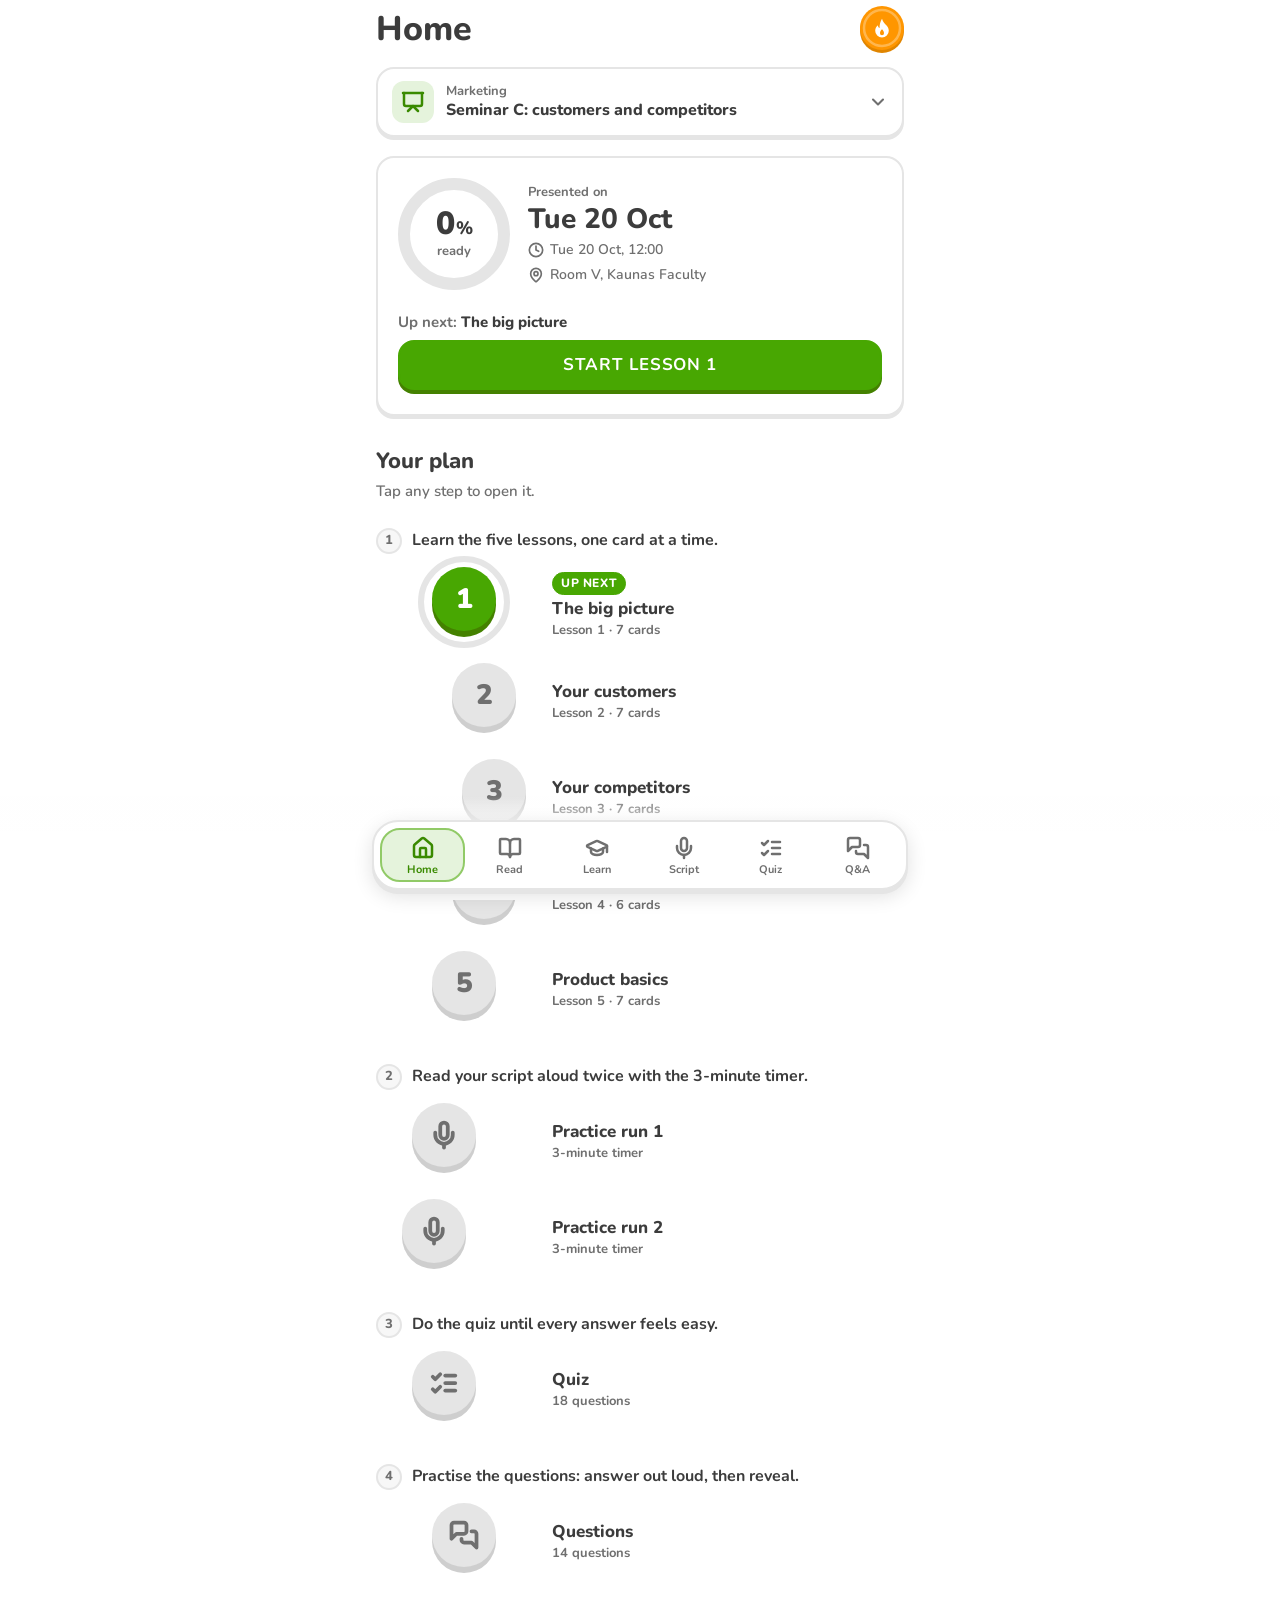
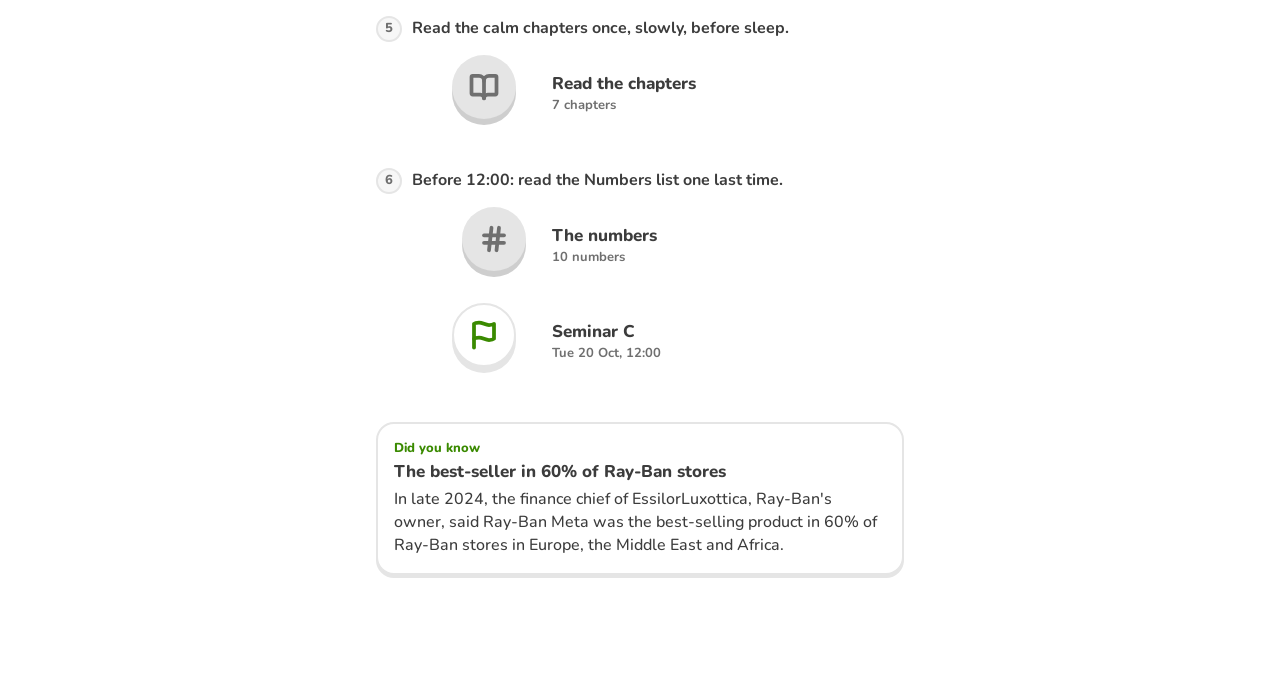
==== commit b44aad43: "Prep: path nodes sit inside their ring The 68px face plus its 6px lip touched the ring's inner edge " ====
--- a/index.html
+++ b/index.html
@@ -239,8 +239,9 @@
 .unit-text{padding-top:2px;font:var(--t-step)}
 .node-row{display:grid;grid-template-columns:176px 1fr;align-items:center;width:100%;min-height:96px;padding:0;border:0;background:none;text-align:left}
 .node-lane{position:relative;height:96px}
-.node-wrap{position:absolute;top:10px;left:calc(54px + var(--x,0px));width:68px;height:74px}
-.node{display:grid;place-items:center;width:68px;height:68px;border-radius:50%;background:var(--border);color:var(--muted);box-shadow:0 var(--lip-node) 0 var(--grey-lip);transition:transform var(--dur-press) var(--ease-press),box-shadow var(--dur-press) var(--ease-press),background-color .2s ease}
+/* The face (64) plus its lip (6) is centred on the ring (r 43, inner edge 40): 5px clear at rest, about 3px at the breathe peak. */
+.node-wrap{position:absolute;top:9px;left:calc(56px + var(--x,0px));width:64px;height:70px}
+.node{display:grid;place-items:center;width:64px;height:64px;border-radius:50%;background:var(--border);color:var(--muted);box-shadow:0 var(--lip-node) 0 var(--grey-lip);transition:transform var(--dur-press) var(--ease-press),box-shadow var(--dur-press) var(--ease-press),background-color .2s ease}
 .node .ic{width:30px;height:30px;stroke-width:3}
 .node-num{font:var(--t-node-num)}
 .node-row:active .node{transform:translateY(var(--lip-node));box-shadow:0 0 0 var(--grey-lip)}
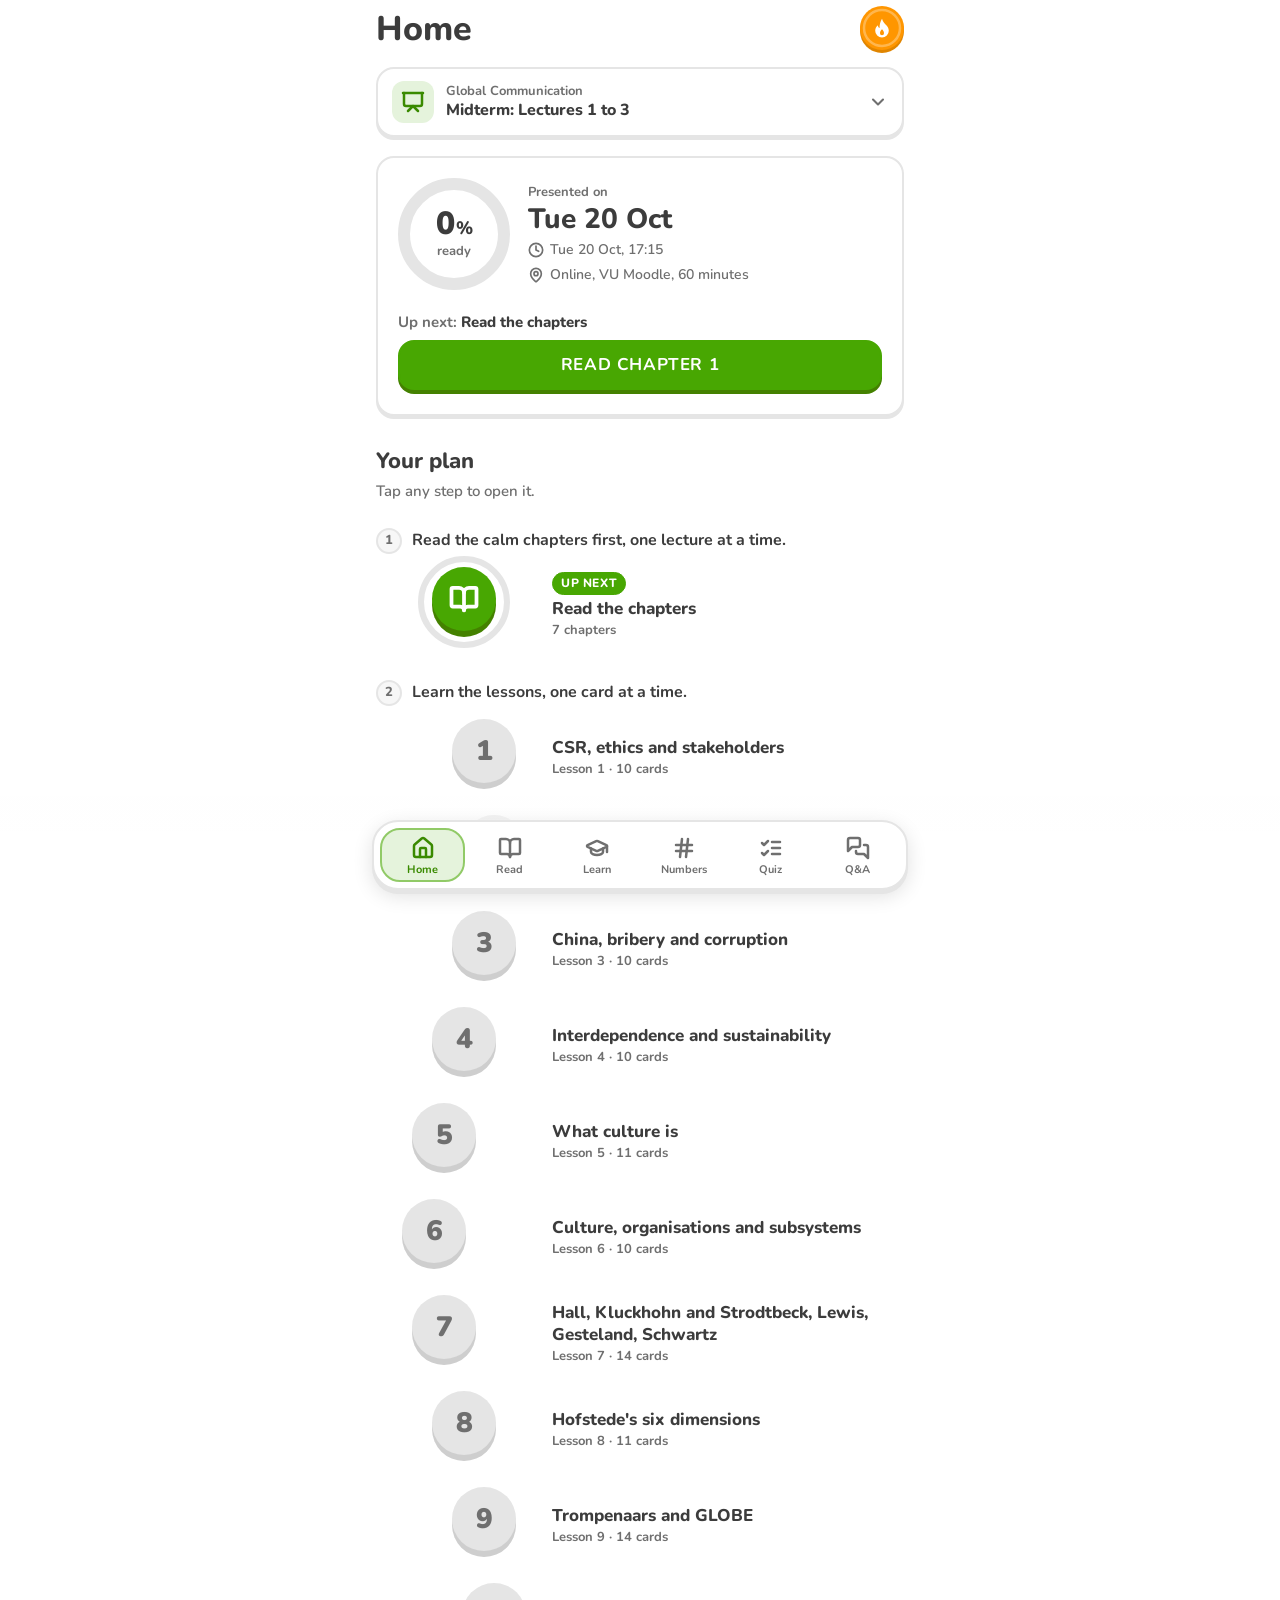
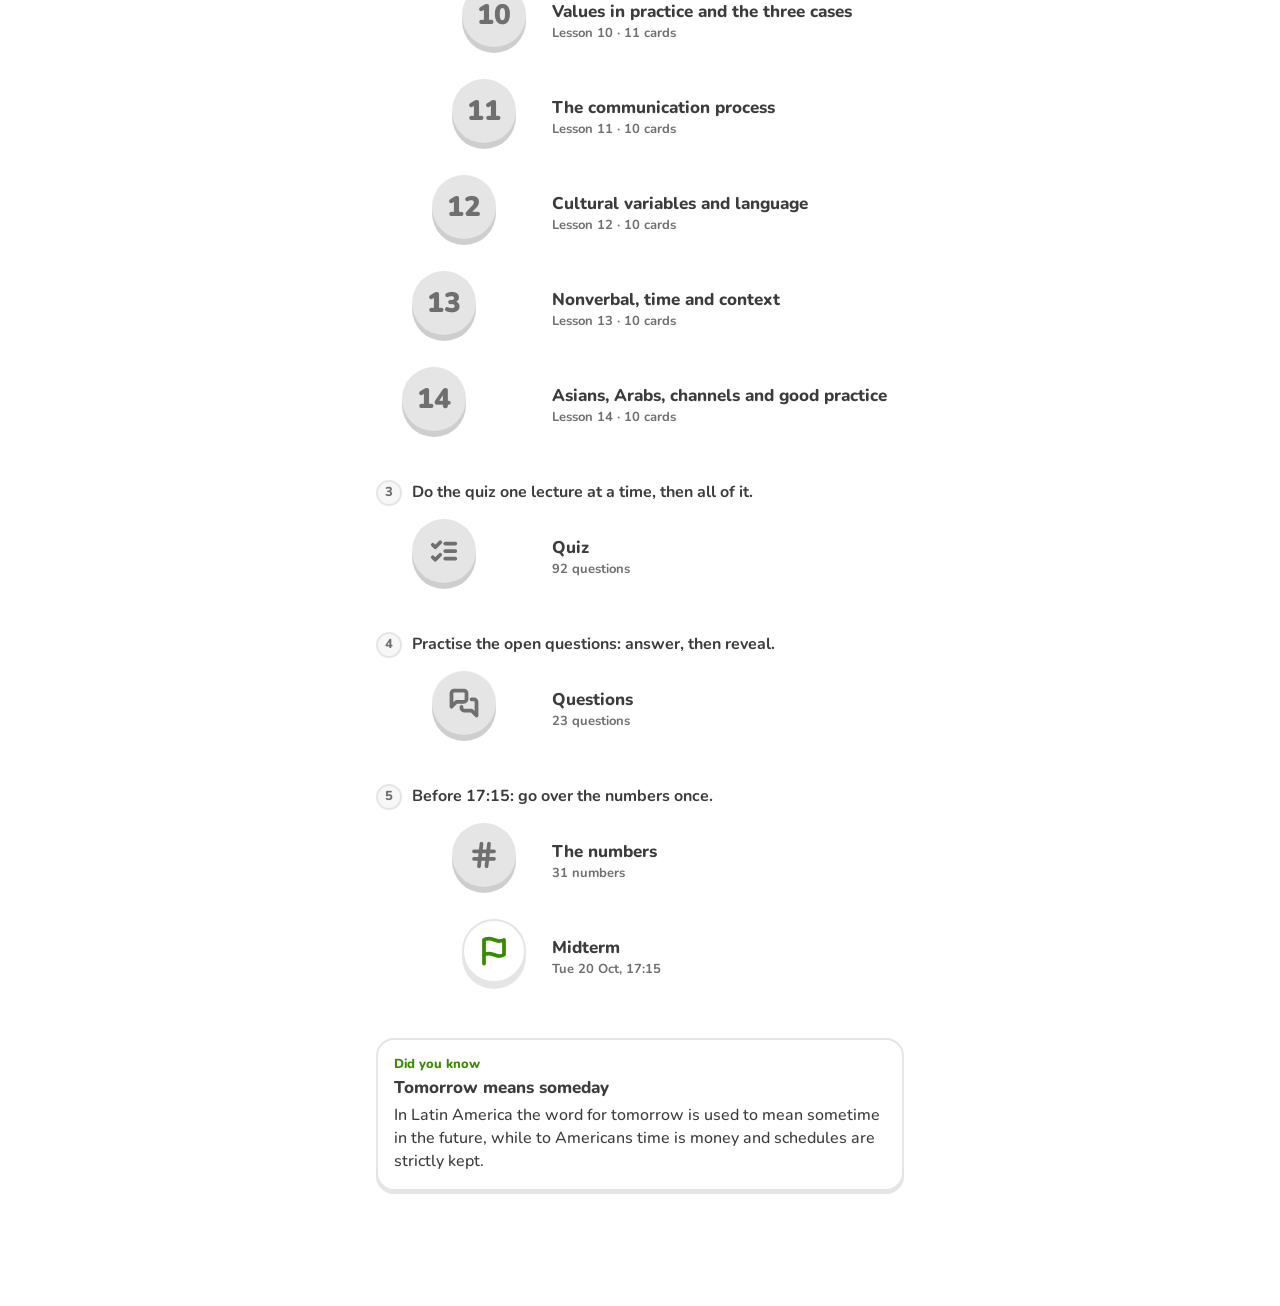
==== commit be52b99e: "Prep: pack 2, Global Communication midterm (Tue 20 Oct 17:15, Lectures 1 to 3): 14 lessons, 92 quiz " ====
--- a/index.html
+++ b/index.html
@@ -268,6 +268,7 @@
 .tabbar::before{content:"";position:absolute;left:0;right:0;top:-24px;bottom:0;background:linear-gradient(to bottom,var(--bg-clear) 0%,var(--bg) 35%)}
 .tabbar-in{position:relative;pointer-events:auto;display:grid;grid-template-columns:repeat(6,1fr);gap:2px;max-width:536px;margin:0 auto var(--lip);padding:6px;border:2px solid var(--border);border-radius:var(--r-bar);background:var(--surface);box-shadow:0 var(--lip) 0 var(--border),var(--shadow-bar)}
 .tab-hl{position:absolute;top:6px;left:6px;height:54px;border:2px solid var(--green-line);border-radius:var(--r-tab);background:var(--green-soft);transition:transform var(--dur-quick) var(--ease-quick),width var(--dur-quick) var(--ease-quick)}
+.tabbar-in.five{grid-template-columns:repeat(5,1fr)}
 .tab{position:relative;display:flex;flex-direction:column;align-items:center;justify-content:center;gap:3px;min-width:0;min-height:54px;padding:4px 4px 2px;border:0;background:none;color:var(--muted)}
 .tab .box{display:grid;place-items:center;height:26px}
 .tab span{font:var(--t-tab);white-space:nowrap}
@@ -410,6 +411,8 @@
 .hint .ic{width:18px;height:18px}
 .sc-h{margin:26px 0 var(--sp-heading);font:var(--t-title2)}
 .sc-p{margin:0;font:var(--t-script);color:var(--read-ink)}
+.sc-slide{display:flex;align-items:center;gap:8px;margin:22px 0 8px;font:var(--t-detail);color:var(--muted)}
+.sc-h+.sc-slide{margin-top:0}
 .sent{cursor:pointer;border-radius:var(--r-hl);-webkit-box-decoration-break:clone;box-decoration-break:clone;transition:background-color .2s ease,box-shadow .2s ease}
 .sent:active,.sent.is-open{background:var(--sunken);box-shadow:0 0 0 3px var(--sunken)}
 .sent.speaking{background:var(--green-soft);box-shadow:0 0 0 3px var(--green-soft);color:var(--ink)}
@@ -669,7 +672,7 @@
 </div>
 <div class="sheet" id="sheet-packs" role="dialog" aria-modal="true" aria-labelledby="packs-title" hidden>
 <div class="grab"></div>
-<div class="sheet-head"><h2 class="sheet-title" id="packs-title">Presentations</h2><button class="icon-btn sm" id="packs-close" type="button" aria-label="Close"><svg class="ic" aria-hidden="true"><use href="#i-x"/></svg></button></div>
+<div class="sheet-head"><h2 class="sheet-title" id="packs-title">Your packs</h2><button class="icon-btn sm" id="packs-close" type="button" aria-label="Close"><svg class="ic" aria-hidden="true"><use href="#i-x"/></svg></button></div>
 <div class="sheet-body" id="packs-body"></div>
 </div>
 <div class="sheet" id="sheet-readiness" role="dialog" aria-modal="true" aria-labelledby="readiness-title" hidden>
@@ -683,7 +686,7 @@
 <div class="sheet-body" id="chapters-body"></div>
 </div>
 <div class="sr" id="live" role="status" aria-live="polite"></div>
-<script type="application/json" id="content">{"packs": [{"id": "marketing-seminar-c", "course": "Marketing", "title": "Seminar C: customers and competitors", "date": "2026-10-20T12:00:00+03:00", "place": "Room V, Kaunas Faculty", "part": "Customers and competitors", "lessons": [{"id": "big-picture", "title": "The big picture", "cards": [{"title": "Two circles around a company", "body": "Picture two circles around a company. The inner one is the micro-environment: the players close to it. The outer one is the macro-environment: big forces in society. Kotler, the textbook author your lecture followed, says both shape how well it wins and keeps customers.", "example": "Seminar B was the outer circle. Seminar C is the inner one."}, {"title": "Macro: the outer circle", "body": "The macro-environment is the big forces in society: population, the economy, nature, technology, politics and culture. Your group covered them in seminar B. You wrote the natural and socio-cultural parts.", "example": "Cold Kaunas winters shorten the battery life. That is a natural force."}, {"title": "Micro: the inner circle", "body": "The micro-environment is the players close to the company. Kotler calls them actors: the company itself, its partners and suppliers, the firms that help it sell, its competitors, its publics and its customers. Publics are groups like the media. Your course calls them contact audiences.", "example": "For your product: the official online seller, rival brands and the buyers."}, {"title": "Micro or macro? A quick test", "body": "Ask: is it a specific player around the product, like a buyer, a seller or a rival? Then it is micro. Is it a large force in society, like a law or the weather? Then it is macro.", "example": "A privacy law is macro. A rival that sells privacy is micro."}, {"title": "Your two elements", "body": "Your group split the micro actors. Your groupmates cover partners, suppliers and contact audiences. You cover customers and competitors: who buys this product, and who else is trying to win those same buyers."}, {"title": "Customers, in Kotler's terms", "body": "Customers are the buyers. Kotler sorts them into five markets: consumer, business, reseller, government and international. For Ray-Ban Meta the consumer market is the main one: ordinary people buying glasses for themselves.", "example": "When your script says “this market is growing very fast”, it means this consumer market."}, {"title": "Competitors, in Kotler's terms", "body": "Kotler says a company must give buyers more value than its competitors do, and hold a strong place in buyers' minds against them. So you ask: who else sells to the same buyers, at what price, and with what promise?", "example": "Even Realities' promise is privacy: “Camera-free. By design.”"}]}, {"id": "customers", "title": "Your customers", "cards": [{"title": "Mostly consumers", "body": "Your customers are mostly consumers, people buying for themselves. Resellers, like opticians, buy to sell again. Internationally, the glasses sell in many countries, but Lithuania is not on Meta's supported list. On business and government buyers, the research found almost nothing.", "example": "Your group counts resellers as partners, so they are your groupmates' part."}, {"title": "A market growing fast", "body": "In 2025 more than 7 million AI glasses from Ray-Ban and Oakley were sold. In the two years before that, it was only about 2 million. That jump is why you say the market is growing very fast.", "example": "“The two years before” means 2023 and 2024 added together. Oakley Meta only came out in 2025."}, {"title": "Keep Oakley next to the 7 million", "body": "The 7 million counts the whole line, Ray-Ban and Oakley together. It is not the Wayfarer alone. Saying “the Wayfarer sold 7 million” would be wrong, and a listener could catch it.", "example": "Asked how many were Wayfarers? The group found no source with that split."}, {"title": "Still early adopters", "body": "Sales grow fast, but owners are still a small share. A US survey found only about 5% of adults own smart glasses with a camera, of any brand. Early adopters are the buyers who try a new kind of product before most people do.", "example": "In the same survey, owning them is most common among men and people aged 30 to 44."}, {"title": "Why US data?", "body": "Someone may ask why you use US data. Your answer: the group found no Lithuanian survey on this, and the US one is recent, from August 2026. You already used the German survey in seminar B.", "example": "That German survey points the same way: about half of people there rule out wearing smart glasses."}, {"title": "What owners use most: audio", "body": "Meta says audio has been the most popular feature since day one. Audio means sound from small speakers in the frame, near your ears, like music and podcasts, with no earbuds. Meta gave this as its reason for a Ray-Ban version with no camera."}, {"title": "What owners worry about", "body": "A tech reviewer wrote that many owners love their glasses but worry about how others see them. Some said they would happily buy a pair without a camera, so they are less likely to be called a “creep”. The worry comes from the camera.", "example": "Backup fact: in a small sample of 103 owners in the same US report, one in five said someone reacted badly while they wore them in public."}]}, {"id": "competitors", "title": "Your competitors", "cards": [{"title": "Meta is the giant", "body": "Meta is the biggest smart glasses brand in the world. In the first half of 2026 it shipped 94% of all AI glasses without a screen. Shipped means sent out to be sold. Research companies say the rest is split among many small brands.", "example": "Keep “without a screen” next to the 94%. It counts Oakley too, not only the Wayfarer."}, {"title": "Three kinds of rivals", "body": "Direct rivals sell the same kind of product: other AI glasses, from cheap no-name ones to Even Realities. Meta's own other glasses compete too. Substitutes are different products that meet the same need, like plain sunglasses plus earbuds.", "example": "At the official seller, a plain Ray-Ban Wayfarer was on sale for about 175 euros. The newest smart one started at about 430."}, {"title": "The price sits in the middle", "body": "On price, Ray-Ban Meta sits in the middle. Cheap no-name AI glasses with a camera sit below it. AI glasses with a screen sit above it. On 16 Oct, the newest Wayfarer cost about 430 to 500 euros in Lithuania.", "example": "Below: under 80 euros on a Lithuanian website. Above: about 700 euros."}, {"title": "Meta competes with itself", "body": "The Wayfarer also competes with Meta's other glasses. The sporty Oakley models made up over 30% of Meta's shipments in the last three months of 2025. They sell in the same market, so a buyer who picks an Oakley pair may skip the Wayfarer.", "example": "Marketers call this cannibalisation."}, {"title": "A rival that sells privacy", "body": "Even Realities is a small brand that tries to win with privacy. Its newest glasses have a small screen but no camera. They come with the slogan “Camera-free. By design.” It turns the camera worry from your customers part into a selling point.", "example": "In Kotler's words, it positions itself against Meta in buyers' minds."}, {"title": "Why you end on privacy", "body": "Meta now sells a camera-free Ray-Ban too. But IDC, a research company, says Meta only added privacy steps after people got angry. It says this leaves room for a rival that builds privacy in from the start. The Wayfarer still has a camera.", "example": "Asked which privacy steps? The source only says they came after the backlash."}, {"title": "What about Apple and Google?", "body": "They are future rivals. Apple's glasses are only a report so far: shown in mid 2027 and on sale by the end of 2027. Samsung's glasses, built with Google, had no price when the group checked. Your part looks at rivals people can buy now.", "example": "A groupmate covered Apple and Google in seminar B, so you can point back to that."}]}, {"id": "lithuania", "title": "The Lithuania angle", "cards": [{"title": "Online only", "body": "In Lithuania, the group found no physical store that sells the glasses. As far as you know, they can only be ordered online. So a buyer here has no shop where they can try a pair on first.", "example": "Your script: “Here in Lithuania we could only find the glasses online.”"}, {"title": "Shipped from Italy", "body": "The official seller the group found has no shop in Lithuania. It sends every pair from its optician in Italy. Free delivery usually takes 9 to 15 days.", "example": "Pairs the seller must order from the maker take longer. If the maker has none, it can take 1 to 1.5 months or longer."}, {"title": "Meta AI is not supported here", "body": "Lithuania is not on Meta's list of supported countries, and Lithuanian is not one of Meta AI's languages. So officially, a buyer here does not get the AI assistant. You already said this in seminar B.", "example": "That is why your script says “As we said before”."}, {"title": "What still works", "body": "The seller here describes photos, video, music and calls. As far as we can tell, none of that is the AI assistant. Meta says audio has been the most popular feature since day one. So the product still makes sense here.", "example": "Meta has not published a Lithuania feature list, so say “as far as we found”."}, {"title": "Why this product at all?", "body": "Someone may ask why your group picked a product whose AI is not supported here. Your answer: it is the most popular smart glasses in the world, it is a very controversial one, and Lithuanians can still order it online.", "example": "“Controversial” points to privacy, which you covered in seminar B."}, {"title": "Camera-free options here?", "body": "Meta's Ray-Ban with no camera is not confirmed on sale in Lithuania. The official seller did not list it on 16 Oct. Even Realities' own online store does have a page for Lithuania with prices in euros.", "example": "Handy if someone asks whether privacy rivals matter in Lithuania."}]}, {"id": "product", "title": "Product basics", "cards": [{"title": "What it is", "body": "Ray-Ban Meta Wayfarer looks like classic Ray-Ban sunglasses. The frame carries a camera, microphones and small speakers near your ears, and it comes with an AI assistant. So it is eyewear and a small wearable computer in one.", "example": "The lenses can be sun, clear, polarised or prescription."}, {"title": "Who makes it", "body": "Two companies make it together. Meta supplies the AI, the software and the app. EssilorLuxottica, the company that owns Ray-Ban, designs, makes and sells the frames through its own stores and through opticians.", "example": "The sporty Oakley Meta glasses come from the same partnership."}, {"title": "What it does", "body": "It takes photos and videos hands-free, plays music and handles calls. Where Meta AI is supported, the wearer can ask it questions. In some countries it also translates speech and answers what they are looking at. Meta says the newest lasts up to 9 hours.", "example": "In Lithuania the seller describes the photos, video, music and calls. The AI part is not supported."}, {"title": "No screen", "body": "The Wayfarer has no screen inside the lens. Glasses with a screen are a separate, pricier kind. Meta's own screen glasses cost 899 euros and are not sold in Lithuania.", "example": "This is what “without a screen” next to your 94% means."}, {"title": "The recording light", "body": "A small light on the frame turns on whenever the glasses record, so people nearby can tell. It is the main privacy safeguard. You covered it in seminar B, including people who found ways to switch it off.", "example": "The light has been there since the first pair in 2021, and the newest model still has it."}, {"title": "The generations", "body": "Ray-Ban Stories came first, in 2021. The first Ray-Ban Meta followed in 2023, then Gen 2 in September 2025 and Gen 3 in September 2026. Some sources call the 2021 pair Gen 1, so always say the year.", "example": "Your script's price is for Gen 3. Still open in your group: Gen 2 or Gen 3 for the project."}, {"title": "Keep the sister models apart", "body": "The same partnership also makes sporty Oakley glasses, a Ray-Ban with no camera and glasses with a screen. Facts about those are not facts about the Wayfarer. Always say which model a number belongs to.", "example": "The 7 million includes Oakley, so never call it Wayfarer sales."}]}], "glossary": [{"term": "Micro-environment", "meaning": "The company and the players close to it: partners, suppliers, the firms that help it sell, competitors, publics and customers. Seminar C is about this layer."}, {"term": "Macro-environment", "meaning": "The big forces in society around a company: demographic, economic, natural, technological, political and cultural. Seminar B was about this layer."}, {"term": "Consumer market", "meaning": "Ordinary people buying for their own use. It is one of Kotler's five customer markets, and the main one for Ray-Ban Meta."}, {"term": "Early adopters", "meaning": "An early group of buyers who try a new kind of product before most people do. Your script says smart glasses buyers are still this group."}, {"term": "Market share", "meaning": "A brand's slice of one market. Always name the market: Meta's 94% covers only AI glasses without a screen."}, {"term": "Shipments", "meaning": "Units a maker sends out into the market. These are units sent to sellers, not always units bought by customers. Research companies count them to measure market share. Your 94% and “over 30%” are shares of shipments."}, {"term": "Substitute", "meaning": "A different kind of product that meets the same need. For some buyers, plain sunglasses plus wireless earbuds replace smart glasses."}, {"term": "Positioning", "meaning": "The clear place a brand wants to hold in buyers' minds against its rivals. Even Realities positions itself on privacy."}, {"term": "Competing with your own products", "meaning": "When a company's own products take buyers from each other. Marketers call it cannibalisation. A buyer who picks an Oakley Meta pair may skip the Wayfarer."}, {"term": "AI glasses without a screen", "meaning": "Smart glasses with AI, microphones and speakers (most have a camera too) but no display in the lens, like the Wayfarer. Camera-free audio glasses also count. Glasses with a screen show information in the lens and cost more."}, {"term": "Direct competitor", "meaning": "A brand that sells the same kind of product to the same buyers. For the Wayfarer, that means other AI glasses."}, {"term": "Contact audiences", "meaning": "Your course's name for Kotler's publics, groups that can affect the company, like the media. Your groupmates cover them."}, {"term": "Reseller", "meaning": "A shop or optician that buys products to sell them again. Kotler counts resellers as a customer market, and your group counts them as partners."}], "numbers": [{"value": "more than 7 million", "say": "more than seven million", "meaning": "AI glasses sold in 2025.", "scope": "The year 2025, worldwide. Ray-Ban and Oakley AI glasses together, never the Wayfarer alone. No Wayfarer-only number was found.", "source": "EssilorLuxottica 2025 results and CNBC, 11 Feb 2026"}, {"value": "about 2 million", "say": "about two million", "meaning": "AI glasses sold in the two years before 2025.", "scope": "2023 and 2024 added together. Oakley Meta did not exist yet, so this is the Ray-Ban Meta line only. The 7 million also includes Oakley.", "source": "CNBC, 11 Feb 2026"}, {"value": "about 5%", "say": "about five percent", "meaning": "US adults who own smart glasses with a camera.", "scope": "US adults only, August 2026. Camera smart glasses of any brand, not only Ray-Ban Meta. It is a share of people, not of the 7 million sales.", "source": "Security.org survey, Aug 2026"}, {"value": "30 to 44", "say": "thirty to forty-four", "meaning": "The age group where owning camera smart glasses is most common.", "scope": "Same US survey, all brands of camera smart glasses. Ownership is also highest among men.", "source": "Security.org survey, Aug 2026"}, {"value": "9 to 15 days", "say": "nine to fifteen days", "meaning": "How long free delivery usually takes from the official seller to Lithuania.", "scope": "Free delivery to a parcel locker on orders over 70 euros, from the official online seller, which ships from Italy. Pairs it must order from the maker take longer, and 1 to 1.5 months or longer if the maker's warehouse has none.", "source": "Estheroptica (official online seller), checked 16 Oct 2026"}, {"value": "94%", "say": "ninety-four percent", "meaning": "Meta's share of all AI glasses without a screen shipped worldwide.", "scope": "First half of 2026, worldwide, AI glasses without a screen only. All of Meta's glasses together, Oakley included, not the Wayfarer alone. For all smart glasses, Meta had 82% in the second half of 2025.", "source": "Counterpoint Research, 21 Sep 2026"}, {"value": "under 80 euros", "say": "under eighty euros", "meaning": "The price of cheap no-name AI glasses with a camera.", "scope": "Listings by other sellers on Varle.lt, a Lithuanian marketplace, on 16 Oct 2026. No-name brands, not Ray-Ban Meta.", "source": "Varle.lt, checked 16 Oct 2026"}, {"value": "about 430 to 500 euros", "say": "about four hundred and thirty to five hundred euros", "meaning": "What the newest Wayfarer cost in Lithuania when the group checked.", "scope": "Gen 3 Wayfarer at the official online seller on 16 Oct 2026: 426.55 euros (matte black) up to 502.55 euros (lenses that darken in the sun).", "source": "Estheroptica (official online seller), checked 16 Oct 2026"}, {"value": "about 700 euros", "say": "about seven hundred euros", "meaning": "An example starting price for AI glasses with a screen.", "scope": "Two rivals start at 699 euros: Even Realities' Even G2 and Rokid's screen glasses (Rokid's price is for Germany). Meta's own screen glasses cost 899 euros and are not sold in Lithuania. Other screen glasses cost more.", "source": "Even Realities' store, checked 16 Oct 2026, and heise online, 29 Apr 2026"}, {"value": "over 30%", "say": "over thirty percent", "meaning": "The share of all glasses Meta shipped that were sporty models like the Oakleys.", "scope": "Last three months of 2025. Sporty AI glasses, including the Oakley Meta HSTN and Vanguard, as a share of Meta's own shipments, not of the whole market.", "source": "Counterpoint Research, 27 Feb 2026"}], "plan": ["Learn the five lessons, one card at a time.", "Read your script aloud twice with the 3-minute timer.", "Do the quiz until every answer feels easy.", "Practise the questions: answer out loud, then reveal.", "Read the calm chapters once, slowly, before sleep.", "Before 12:00: read the Numbers list one last time."], "script": {"customers": [{"sentence": "This market is growing very fast.", "fact": "Sales of these AI glasses, Ray-Ban and Oakley together, jumped from about 2 million across 2023 and 2024 combined to more than 7 million in 2025. Meta also said in April 2026 that the number of people using its AI glasses every day had tripled in a year.", "source": "EssilorLuxottica 2025 results and CNBC, 11 Feb 2026. Meta earnings call, 29 Apr 2026.", "question": "Which market do you mean?", "answer": "The consumer market, so normal people buying the glasses for themselves. Out of Kotler's five customer markets, that's the main one for these glasses."}, {"sentence": "In 2025 more than 7 million AI glasses from Ray-Ban and Oakley were sold.", "fact": "EssilorLuxottica, Ray-Ban's owner and Meta's partner on these glasses, sold more than 7 million AI glasses in 2025. The number counts Ray-Ban Meta and Oakley Meta together, never the Wayfarer alone.", "source": "EssilorLuxottica 2025 results and CNBC, 11 Feb 2026", "question": "How many of those were Wayfarers?", "answer": "We couldn't find that anywhere. The company only gives one number for Ray-Ban and Oakley together, so there's no figure for the Wayfarer alone."}, {"sentence": "In the two years before that it was only about 2 million.", "fact": "About 2 million of these AI glasses were sold across 2023 and 2024 combined, not per year. That's why the jump to more than 7 million in 2025 is so big.", "source": "CNBC, 11 Feb 2026", "question": "Is that 2 million per year?", "answer": "No, that's both years together, 2023 and 2024. Then 2025 alone was more than 7 million."}, {"sentence": "But the buyers are still a small group of early adopters.", "fact": "Early adopters are the first, small group who buy something new before most people do. Only about 5% of US adults own camera smart glasses, so most people haven't bought them yet.", "source": "Security.org survey, Aug 2026 (US)", "question": "What do you mean by early adopters?", "answer": "The first people who buy a new product, before most people do. In Rogers' model of how new products spread, innovators and early adopters are the first 16% of people to adopt. With about 5% of US adults owning camera glasses, I'd say we're still there."}, {"sentence": "A survey in the US found that only about 5% of adults own smart glasses with a camera.", "fact": "A Security.org report from August 2026 found that about 5% of US adults own smart glasses with a built-in camera. It counts every brand, not only Ray-Ban Meta.", "source": "Security.org, Aug 2026. Bitkom (Germany), 21 Aug 2026.", "question": "Why did you use US data?", "answer": "We couldn't find a survey like that for Lithuania. The US one is recent, from August 2026, and it asks who owns camera glasses. We used the German survey in seminar B, and it points the same way: about half of people there rule out wearing them."}, {"sentence": "Owning them is most common among men and among people aged 30 to 44.", "fact": "In the same US survey, ownership was highest among men and among adults aged 30 to 44. It's about all camera smart glasses in the US, not Ray-Ban Meta buyers only.", "source": "Security.org, Aug 2026", "question": "Is it the same in Lithuania?", "answer": "We don't know. We couldn't find any survey of buyers in Lithuania, so the US survey is the best data we found."}, {"sentence": "When it comes to features, Meta says audio has been the most popular one since day one.", "fact": "Meta wrote that \"Audio has been our most popular feature since day one.\" Audio means sound from small speakers in the frame, near your ears, like music and podcasts, with no earbuds.", "source": "Meta announcement, 23 Sep 2026", "question": "Isn't that just Meta praising its own product?", "answer": "It is Meta's own claim. But they acted on it and launched a Ray-Ban version with no camera, with audio as their reason."}, {"sentence": "A tech reviewer wrote that a lot of owners love their glasses but worry about how others see them.", "fact": "An Engadget review said many owners \"loved their glasses, but were worried about how others might perceive them\". The reviewer heard this in interviews with Meta glasses users, so it is not a survey. In the same Security.org report, a small sample of 103 owners showed that, one in five had got a negative reaction from someone in public while wearing them. The sample is small.", "source": "Engadget, 13 Oct 2026. Security.org, Aug 2026.", "question": "Is that just one reviewer's opinion?", "answer": "It's one reviewer's report of what owners told her, so it's not a survey. But a small owner sample in the same US report points the same way: of about 100 owners asked, one in five said someone reacted badly while they wore them in public."}, {"sentence": "Some even said they would buy a pair without a camera so they wouldn't get called a ''creep''.", "fact": "The same review says some owners would happily buy a pair without cameras if it made them less likely to be labeled a \"creep\". The review was of Meta's new Ray-Ban glasses that have no camera.", "source": "Engadget, 13 Oct 2026", "question": "Did Meta do anything about that?", "answer": "In a way, yes. Meta now sells a Ray-Ban version with no camera, though Meta's own reason is that audio is the most popular feature."}, {"sentence": "Here in Lithuania we could only find the glasses online.", "fact": "The group's search found no physical store in Lithuania that sells these glasses, though some shop websites were hard to search. The main seller says on its website that it has no physical shop in Lithuania, and that activated glasses cannot be returned.", "source": "Group search, and estheroptica.lt, 16 Oct 2026", "question": "So can people try them on before buying?", "answer": "Not in a shop here, as far as we found. You order online and wait for delivery. And the seller says a pair can't be returned once it's activated."}, {"sentence": "The official seller we found sends every pair from Italy, and free delivery usually takes 9 to 15 days.", "fact": "The seller is Estheroptica, which calls itself an official Ray-Ban Meta seller and ships its pairs from its optician in Avezzano, Italy. Free delivery to a parcel locker, on orders over 70 euros, takes 9 to 15 days. Pairs it must order from the maker take longer, and 1 to 1.5 months or longer if the maker has none.", "source": "estheroptica.lt, 16 Oct 2026", "question": "Which seller is that?", "answer": "Estheroptica, an official Ray-Ban Meta seller. It has no shop in Lithuania and sends its pairs from Italy. Other online shops list the glasses too."}, {"sentence": "As we said before, Meta AI isn't supported here.", "fact": "Lithuania is not on Meta's own list of countries where its AI glasses are supported, and Lithuanian is not one of Meta AI's languages. The group already said this in seminar B, so here it only comes up briefly.", "source": "Meta Help Center, supported countries and languages, checked 16 Oct 2026", "question": "What exactly doesn't work here?", "answer": "The AI assistant, so asking it questions or having it describe what you're looking at. Lithuania isn't on Meta's list of supported countries, and Lithuanian isn't one of its languages."}, {"sentence": "But the camera and the audio work, so a Lithuanian buyer still gets the most popular feature.", "fact": "The seller here describes photos, video, music and calls. As far as we can tell, none of that is the AI assistant. Meta says audio is the most popular feature. No official feature list for Lithuania was found, and the group has not tested a pair here.", "source": "Meta, 23 Sep 2026. estheroptica.lt info page, 9 Dec 2025.", "question": "How do you know the camera and audio work without the AI?", "answer": "The seller here describes the glasses for photos, video, music and calls, and none of that is the AI assistant. To be fair, we didn't find an official feature list for Lithuania."}], "competitors": [{"sentence": "Meta is the biggest smart glasses brand in the whole world.", "fact": "Counterpoint Research tracks how many glasses each brand ships. Meta shipped 82% of all smart glasses worldwide in the second half of 2025. Counting all smart glasses, Meta went from over 60% in 2024 to 73% in the first half of 2025 and 82% in the second half, so its lead grew all through 2025. The 94% is a different count, so it stays out of this line.", "source": "Counterpoint Research, 26 Feb 2025, 12 Aug 2025 and 27 Feb 2026", "question": "Biggest by what, sales or money?", "answer": "By the number of glasses shipped, so how many pairs go out to be sold. Counting all smart glasses, Meta had 82% in the second half of 2025."}, {"sentence": "As a matter of fact they shipped 94% of all AI glasses without a screen in the first half of 2026.", "fact": "Counterpoint Research says that from January to June 2026, Meta shipped 94% of all AI glasses without a display worldwide. Glasses with a screen are not in this number.", "source": "Counterpoint Research, 21 Sep 2026", "question": "94% of what exactly?", "answer": "AI glasses without a screen, worldwide, in the first half of 2026. If you count all smart glasses, Meta had 82% in the second half of 2025."}, {"sentence": "All the other brands have very small shares.", "fact": "Counterpoint says \"Outside Meta, the market remains highly fragmented\", meaning it's split between many small brands. IDC found the next four brands after Meta each had under 4% from April to June 2026, in a different count that also includes headsets. Among glasses with a screen, a smaller group, Counterpoint says Chinese brands such as Rokid lead.", "source": "Counterpoint Research, 21 Sep 2026. IDC, 16 Sep 2026.", "question": "Which brands come after Meta?", "answer": "Brands like Xiaomi and Alibaba. In IDC's count, each of the next brands after Meta had under 4%, so nobody is close to Meta."}, {"sentence": "The price of Ray-Ban Meta is in the middle.", "fact": "This compares the Wayfarer with other AI glasses on price. Cheap no-name camera glasses sit below it, and AI glasses with a screen sit above it. Backup if asked about a rival at the same price: in Germany, Rokid sells AI glasses for 449 euros, and the German tech site heise calls them a Ray-Ban Meta rival on technology and price. Ray-Ban Meta Gen 2 started at 419 euros there.", "source": "varle.lt and estheroptica.lt, 16 Oct 2026. evenrealities.com. heise online, 29 Apr 2026.", "question": "In the middle compared to what?", "answer": "Compared to other AI glasses. No-name ones with a camera cost under 80 euros, the newest Wayfarer about 430 to 500, and AI glasses with a screen cost more, for example about 700."}, {"sentence": "You can find no-name AI glasses with a camera for under 80 euros on a Lithuanian website.", "fact": "Varle.lt, a Lithuanian online marketplace, listed AI glasses with a camera from small unknown brands for under 80 euros. Other sellers post their products there, so these are third-party listings.", "source": "varle.lt, 16 Oct 2026", "question": "Which website?", "answer": "Varle.lt. It's a Lithuanian marketplace where other sellers list products, and you can find AI camera glasses from unknown brands there for under 80 euros."}, {"sentence": "When we checked, the newest Wayfarer cost about 430 to 500 euros here.", "fact": "The newest Wayfarer is the Gen 3, out since 23 Sep 2026. On 16 Oct 2026 the official seller listed it from 426.55 to 502.55 euros, depending on the lenses.", "source": "estheroptica.lt, 16 Oct 2026", "question": "Why is there a price range?", "answer": "It depends on the lenses. The basic matte black one was about 427 euros, polarised lenses about 455, and lenses that darken in the sun about 503."}, {"sentence": "AI glasses with a screen cost more, for example about 700 euros.", "fact": "These glasses have a small display you see in the lens. Even Realities' Even G2 starts at 699 euros, and Meta's own glasses with a screen cost 899 euros.", "source": "evenrealities.com, Lithuania store page. Road to VR, 23 Sep 2026.", "question": "Can you buy Meta's own screen glasses here?", "answer": "No. They cost 899 euros, and in the EU they're only sold in France, Italy and Germany."}, {"sentence": "The Wayfarer has to compete with Meta's other glasses too.", "fact": "Meta sells other AI glasses besides the Wayfarer, like the sporty Oakley Meta models and a Ray-Ban version with no camera. A buyer who picks one of those may not buy a Wayfarer. In Lithuania the same seller lists Oakley Meta at 464.55 and 521.55 euros.", "source": "Meta announcement, 23 Sep 2026. Counterpoint Research, 27 Feb 2026. estheroptica.lt, 16 Oct 2026.", "question": "Why is Oakley a competitor if it's the same company?", "answer": "Because our product is the Wayfarer, not the whole company. Oakley Meta sits in the same market, and here the same seller sells it too, at similar prices. So a buyer who picks an Oakley pair may skip the Wayfarer."}, {"sentence": "The sporty Oakley models made up over 30% of the glasses Meta shipped in the last three months of 2025.", "fact": "Counterpoint Research says sporty AI glasses, including the Oakley Meta HSTN and Vanguard, together made up over 30% of everything Meta shipped from October to December 2025. Meta's own launch post says HSTN is pronounced “HOW-stuhn”.", "source": "Counterpoint Research, 27 Feb 2026. Meta Newsroom, 20 Jun 2025.", "question": "Which Oakley models?", "answer": "The Oakley Meta HSTN, which Meta says is pronounced “HOW-stuhn”, and the Oakley Meta Vanguard. Sporty glasses like these were over 30% of Meta's shipments in the last three months of 2025."}, {"sentence": "A small brand called Even Realities tries to win with privacy.", "fact": "Even Realities makes smart glasses with a small screen and no camera, and uses that as its selling point. Its website promises \"No recording and social friction\".", "source": "evenrealities.com, checked 16 Oct 2026", "question": "Can you buy their glasses in Lithuania?", "answer": "Yes, their online store has a page for Lithuania with prices in euros. Their newest glasses, the Even G2, start at 699 euros."}, {"sentence": "Their newest glasses come with the slogan ''Camera-free. By design.''", "fact": "The Even G2, launched in November 2025, is sold with the line \"Camera-free. By design.\" A German tech site says it has no speakers or camera, but it does have a small screen. It still has microphones, so say \"no camera\", not \"no recording\".", "source": "evenrealities.com. heise online, 13 Nov 2025.", "question": "Isn't a camera the whole point of smart glasses?", "answer": "Not for everyone. Meta itself says audio is the most popular feature. Even Realities sells having no camera as a plus, so nobody around you gets filmed."}, {"sentence": "Meta now also sells a Ray-Ban version with no camera.", "fact": "Ray-Ban Meta Audio has no camera, costs from 349 dollars, and has been shipping since 13 Oct 2026. Meta's stated reason is that audio is the most popular feature.", "source": "Meta announcement, 23 Sep 2026", "question": "Can you buy that one in Lithuania?", "answer": "Not that we could confirm. The Lithuanian seller didn't list it when we checked on 16 October."}, {"sentence": "But a research company says Meta only added privacy steps after people got angry.", "fact": "IDC, a market research company, wrote that Meta added its privacy steps only after a public backlash, when people got angry. It says this \"leaves room for a competitor willing to build privacy safeguards in before launch\".", "source": "IDC, 16 Sep 2026", "question": "Which privacy steps?", "answer": "The report doesn't name them, only that they came after the backlash. In seminar B we covered one later fix, Meta's July 2026 update for the recording light."}, {"sentence": "The Wayfarer itself still has a camera, so I think privacy is where competitors have a chance against Meta.", "fact": "This last line is your own opinion, built on two facts. The Wayfarer still has a camera, and IDC says Meta's late privacy steps leave room for a rival that builds privacy in from the start.", "source": "IDC, 16 Sep 2026", "question": "Meta sells a version with no camera now. Isn't that gap closed?", "answer": "Partly, but the Wayfarer we analyse still has a camera, and that's what people worry about. A brand that builds privacy in from the start can still use that against Meta."}]}, "quiz": [{"q": "What is the micro-environment?", "options": ["The big forces in society, like the economy and technology", "The actors close to the company, like its customers and competitors", "Only the departments inside the company", "The laws of the countries where it sells"], "answer": 1, "why": "Kotler calls the actors close to the company the micro-environment. The big forces in society are the macro-environment."}, {"q": "Which of these belongs to the macro-environment, not the micro?", "options": ["Customers", "Competitors", "Suppliers", "New technology, like AI"], "answer": 3, "why": "Technology is a big force in society, so it's macro. Customers, competitors and suppliers are actors close to the company."}, {"q": "Which of these is one of Kotler's five customer markets?", "options": ["Supplier market", "Reseller market", "Media market", "Competitor market"], "answer": 1, "why": "The five are consumer, business, reseller, government and international. Resellers buy to sell again, like opticians. Suppliers, competitors and the media are other micro actors, not customer markets."}, {"q": "What are early adopters?", "options": ["An early group who buy something new, before most people", "People who only buy once the price drops", "Shops that start selling a product first"], "answer": 0, "why": "Only about 5% of US adults own camera glasses, so the buyers are still this first small group."}, {"q": "The more than 7 million AI glasses sold in 2025 count...", "options": ["Only the Ray-Ban Meta Wayfarer", "Every smart glasses brand in the world", "Only glasses sold in Europe", "Ray-Ban Meta and Oakley Meta together"], "answer": 3, "why": "It's one number for Ray-Ban and Oakley together. We found no number for the Wayfarer alone."}, {"q": "In 2023 and 2024, about how many of these AI glasses were sold?", "options": ["About 2 million each year", "About 7 million in total", "About 2 million for both years together"], "answer": 2, "why": "About 2 million across both years combined. Then 2025 alone passed 7 million."}, {"q": "A US survey found that about what share of adults own smart glasses with a camera?", "options": ["About 5%", "About 40%", "About 70%"], "answer": 0, "why": "About 5% of US adults own camera glasses, of any brand. So most people have not bought a pair yet, which is why your script calls the buyers early adopters."}, {"q": "According to Meta, which feature has been the most popular since day one?", "options": ["The camera", "The AI assistant", "Audio", "Live translation"], "answer": 2, "why": "Meta wrote on 23 Sep 2026 that audio has been its most popular feature since day one."}, {"q": "Meta AI isn't supported in Lithuania. What does a buyer here still get?", "options": ["Nothing, the glasses need Meta AI to work", "The camera and the audio", "Live translation into Lithuanian"], "answer": 1, "why": "The seller describes photos, video, music and calls. As far as we can tell, none of that is the AI assistant, though no official feature list for Lithuania was found. So a buyer here gets audio, the most popular feature. Lithuanian isn't in live translation."}, {"q": "A new privacy law, and a rival brand that sells privacy. Which is micro and which is macro?", "options": ["Both are micro", "Both are macro", "The law is macro and the rival is micro", "The law is micro and the rival is macro"], "answer": 2, "why": "A law is a big force in society, so it is macro. A rival brand is a player close to the product, so it is micro."}, {"q": "What does Kotler say a company has to do against its competitors?", "options": ["Always sell at a lower price than every rival does", "Only sell in places where no rival sells yet", "Give more value and hold a stronger place in buyers' minds"], "answer": 2, "why": "Kotler says a company has to give buyers more value than its rivals and hold a stronger place in their minds. A lower price alone is not his answer."}, {"q": "What does market share mean?", "options": ["The part of all sales or shipments in a market that one brand has", "The price of a company's shares on the stock market", "How many countries a brand sells in"], "answer": 0, "why": "For example, Meta shipped 94% of all AI glasses without a screen in the first half of 2026."}, {"q": "What does Meta's 94% cover?", "options": ["All smart glasses, with or without a screen", "Only Ray-Ban Meta Wayfarers", "AI glasses without a screen, worldwide, first half of 2026", "All glasses sold in Europe in 2025"], "answer": 2, "why": "It counts only AI glasses without a screen. For all smart glasses, Meta had 82% in the second half of 2025."}, {"q": "What did the newest Wayfarer cost in Lithuania when the group checked?", "options": ["About 175 to 219 euros", "About 430 to 500 euros", "About 700 euros", "About 899 euros"], "answer": 1, "why": "About 430 to 500 euros, depending on the lenses. 175 to 219 euros was a plain Ray-Ban Wayfarer with no tech, and the higher prices are glasses with a screen."}, {"q": "The sporty Oakley models made up over 30% of Meta's shipments in the last three months of 2025. Why does that matter for the Wayfarer?", "options": ["Oakley is a rival company that beat Meta", "Meta's other glasses can take buyers the Wayfarer could have had", "It means the Wayfarer sold 30% more"], "answer": 1, "why": "That's a company competing with its own products. A buyer who picks an Oakley Meta pair may not buy a Wayfarer."}, {"q": "Which brand sells its glasses with the slogan \"Camera-free. By design.\"?", "options": ["Even Realities", "Meta, for its Ray-Ban with no camera", "Oakley"], "answer": 0, "why": "Even Realities sells its newest glasses as camera-free on purpose. Meta also sells a Ray-Ban with no camera, but the slogan is Even Realities'."}, {"q": "What did the research company IDC say about Meta and privacy?", "options": ["Meta built privacy in from the very start", "Meta's privacy steps closed the gap for good", "Meta added privacy steps only after a public backlash"], "answer": 2, "why": "IDC, 16 Sep 2026. That leaves room for a rival that builds privacy in before launch."}, {"q": "Which of these is the clearest substitute for Ray-Ban Meta, a different kind of product for the same need?", "options": ["Rokid's AI glasses", "Oakley Meta glasses", "No-name AI glasses with a camera", "A plain Ray-Ban Wayfarer plus wireless earbuds"], "answer": 3, "why": "A substitute meets the same need in a different way. Seminar B said many people still prefer normal sunglasses with earbuds."}], "questions": [{"q": "What do customers and competitors mean in Kotler's terms?", "who": "lecturer", "answer": "Both are actors in the micro-environment, close to the company. Customers are the buyers, in five markets: consumer, business, reseller, government and international. Competitors sell to the same buyers. Kotler says you have to give more value than they do and hold a stronger place in buyers' minds."}, {"q": "What's the difference between the micro and the macro environment?", "who": "lecturer", "answer": "The micro-environment is the actors close to the company, like its customers, competitors, suppliers and partners. The macro-environment is the bigger forces in society, like the economy, technology, nature, culture and politics. We did the macro side in seminar B, and now we're doing the micro side."}, {"q": "Who is the Wayfarer's biggest competitor?", "who": "classmate", "answer": "Among smart glasses, I'd say Meta's own. Sporty models like the Oakleys were over 30% of what Meta shipped in the last three months of 2025, and other brands are far behind. Outside smart glasses, it's what a groupmate said in seminar B: normal sunglasses plus earbuds."}, {"q": "Why did you use US data and not Lithuanian?", "who": "lecturer", "answer": "We couldn't find a survey like that for Lithuania. The US one is recent, from August 2026, and it asks who owns camera glasses. We used the German survey in seminar B, and it points the same way: about half of people there rule out wearing them."}, {"q": "How many of the 7 million were Wayfarers?", "who": "classmate", "answer": "We couldn't find that anywhere. Ray-Ban's owner only gives one number for Ray-Ban and Oakley together, so there's no number for the Wayfarer alone."}, {"q": "Why pick a product whose AI doesn't even work in Lithuania?", "who": "lecturer", "answer": "Because it's the most popular smart glasses in the world and a very controversial one, so there's a lot to analyse. Lithuanians can still order it online, and the seller here describes the camera, audio and calls, which don't need the AI. And audio is the most popular feature anyway, according to Meta."}, {"q": "What exactly does the 94% cover?", "who": "classmate", "answer": "It's AI glasses without a screen, worldwide, in the first half of 2026, counted by how many were shipped. It's from Counterpoint Research. If you count all smart glasses, Meta had 82% in the second half of 2025."}, {"q": "Why is Oakley a competitor if it's the same company?", "who": "classmate", "answer": "Because our product is the Wayfarer, not the whole company. Oakley Meta sits in the same market, and here the same seller sells it too, at similar prices. So a buyer who picks an Oakley pair may skip the Wayfarer."}, {"q": "Which brand sells privacy?", "who": "classmate", "answer": "Even Realities. Their Even G2 glasses have no camera at all, and they sell them with the slogan \"Camera-free. By design.\" Meta now sells a Ray-Ban version with no camera too."}, {"q": "What about Apple or Google?", "who": "classmate", "answer": "A groupmate covered them in seminar B as the big companies trying to build the next platform. When we checked, Apple's glasses were only a report, to be shown in mid 2027 and sold by the end of 2027. Samsung's glasses with Google's AI had no price yet. So for now they're a threat for the future."}, {"q": "Why do you think privacy is where competitors have a chance?", "who": "lecturer", "answer": "Because the Wayfarer still has a camera, and a lot of owners worry about how others see them. IDC also says Meta only added privacy steps after the backlash, which leaves room for a brand that builds privacy in from the start."}, {"q": "Do people actually use the glasses, or is it just hype?", "who": "classmate", "answer": "Sales say it's real. More than 7 million Ray-Ban and Oakley AI glasses were sold in 2025, against about 2 million in the two years before. Meta also says daily users tripled in a year, but that's their own claim, with no exact number."}, {"q": "Isn't the real competitor just normal sunglasses and earbuds?", "who": "lecturer", "answer": "That's a substitute, something different that meets the same need. A groupmate covered it in seminar B. At the same seller, a plain Ray-Ban Wayfarer was about 175 euros on sale, and the newest smart one about 430. So the smart one costs more than twice as much."}, {"q": "So what should Meta do about privacy?", "who": "lecturer", "answer": "Meta now sells a Ray-Ban with no camera, and IDC says that avoids the privacy worry. For new camera models, I think they should build privacy in from the start. So far they only added privacy steps after people got angry."}], "read": {"chapters": [{"title": "Micro and macro", "paragraphs": ["In seminar B your group looked at the macro-environment, the big forces in society around a product. Your own parts were the natural one (cold Kaunas winters, rain and the battery) and the socio-cultural one (privacy: how people in Germany and Britain feel about being filmed, Meta AI not working here, and the recording light).", "Seminar C moves in close. Kotler calls this the micro-environment, meaning the people and firms close to the company. They are the company itself, its partners, its suppliers, the middlemen who help it promote, sell and deliver its products, its competitors, its publics and its customers. Publics are any group that cares about the company or can affect whether it reaches its goals, such as the media.", "Your groupmates cover partners, suppliers and contact audiences. Your group’s element called “contact audiences” is probably the same idea as Kotler’s publics. A groupmate, citing a course textbook on Moodle, counts the middlemen as partners. You have customers and competitors. Seminar B named a few big rivals but gave no prices or market shares, so your part adds those for named rivals. If someone asks, say it is the groups outside the company that care about it, such as the media.", "Kotler sorts customers into five markets. They are consumers who buy for themselves, businesses, resellers who buy to sell again, governments, and buyers in other countries. For Ray-Ban Meta the consumer market is the main one, so your customers are mostly ordinary people.", "On competitors, Kotler says a company must give customers more value than its rivals do. It must also hold a stronger place in customers’ minds than they do. That place in the mind is called positioning, and you will see it again in the privacy part."]}, {"title": "The product", "paragraphs": ["The product is the Ray-Ban Meta Wayfarer, which looks like a normal pair of Ray-Ban Wayfarers. Its frame holds a camera, microphones and small open-ear speakers, and it comes with an AI assistant called Meta AI. You can take photos and videos hands-free, listen to music, take calls and ask the assistant questions.", "A recording light turns on when the glasses record. It is their main privacy safeguard, though some wearers found ways around it.", "Two companies make it together. Meta does the software, the AI and the app. EssilorLuxottica, the large eyewear group that owns Ray-Ban, designs and makes the frames and sells them through its own stores and through opticians. The same partnership makes the sporty Oakley Meta glasses.", "The first pair came out in 2021 as Ray-Ban Stories. In 2023 the next pair got the Meta name. Gen 2 came out in September 2025 and the newest, Gen 3, a year later. Meta says Gen 3’s battery lasts up to 9 hours, one hour more than Gen 2.", "When your script says “the newest Wayfarer”, it means Gen 3. On 18 October your group had not yet agreed whether it analyses Gen 2 or Gen 3."]}, {"title": "Your customers", "paragraphs": ["Your customers paragraph starts with the whole world and ends with one buyer in Lithuania. Its first number is sales in 2025, more than 7 million AI glasses.", "That number comes from EssilorLuxottica’s yearly results, published in February 2026. It counts Ray-Ban and Oakley together, so it is not the Wayfarer alone. The comparison, about 2 million in 2023 and 2024 together, comes from a CNBC news report on the same results.", "But the buyers are still a small group. A Security.org survey from August 2026 found that only about 5% of US adults own smart glasses with a camera, of any brand. Owning them was most common among men and among people aged 30 to 44. Marketers call people who buy a new product early, before most others do, early adopters.", "Next comes what buyers like most. In September 2026 Meta said that audio has been its most popular feature since day one. That is why it launched Ray-Ban Meta Audio, a version with no camera.", "Then comes what owners worry about. In October the tech site Engadget reviewed that same camera-free pair. Its reviewer had interviewed Meta glasses users earlier in the year. A lot of them said they loved their glasses but worried about how others might see them. Some said they would happily buy a pair without a camera if it made them less likely to be called a “creep”.", "If someone wants a number, one in five owners in the US survey got a negative reaction while wearing their glasses. That comes from only about 100 owners, with glasses of any brand."]}, {"title": "Lithuania", "paragraphs": ["Your customers paragraph ends here in Lithuania. Your group could only find the glasses online, not in a physical store. The official seller in your script is Estheroptica. It has no shop in Lithuania and sends every pair from its optician in Italy.", "Free delivery usually takes 9 to 15 days. If a model is not in the maker’s stock, it can take a month to a month and a half, or longer. Sellers belong to the partners element, which a groupmate covers, so say the seller’s name only if someone asks.", "Meta AI is not supported here. Lithuania is missing from Meta’s own list of supported countries, and Lithuanian is not one of the assistant’s languages. You covered this in seminar B, so your script says it only once.", "A Lithuanian buyer still gets the camera, the audio and calls. Audio is the feature Meta calls its most popular, so the product still makes sense here, even without the AI."]}, {"title": "Your competitors", "paragraphs": ["Meta is the biggest smart glasses brand in the world. Counterpoint, a research company, found that Meta shipped 94% of all AI glasses without a screen worldwide in the first half of 2026. Shipped means sent out by the makers to shops and buyers. It is not exactly the number sold to people, but it shows clearly who sells the most.", "That 94% is Meta’s market share for that one type of glasses. Counterpoint says that outside Meta the market is highly fragmented. IDC, another research company, lists RayNeo, Alibaba, XREAL and Xiaomi as the next brands, each under 4%, though it measures a wider group of glasses and headsets.", "Then your paragraph walks up the price ladder. At the bottom, Varle.lt, a Lithuanian marketplace website, lists no-name AI glasses with a camera for under 80 euros. In the middle, the newest Wayfarer cost about 430 to 500 euros on 16 October, on the official seller’s Lithuanian website. Higher up are AI glasses with a screen, which usually cost more. The Even G2, for example, starts at about 700 euros.", "The Wayfarer also competes with Meta’s other glasses. The two sporty Oakley Meta models made up over 30% of all the glasses Meta shipped in the last three months of 2025. That number is from Counterpoint too. Marketers call it cannibalisation when a company’s own products take sales from each other. The 30% shows how big Oakley has become, not how many buyers it took from the Wayfarer.", "The last step is privacy, which links back to the owners who worried about being called a creep. A small brand called Even Realities sells the Even G2 with the slogan “Camera-free. By design.” That is positioning. The brand tries to own a place in people’s minds as the smart glasses without a camera.", "Meta’s own camera-free pair, Ray-Ban Meta Audio, has been shipping since 13 October, from 349 US dollars. A week before Meta announced that pair, IDC, another research company, wrote that Meta added its privacy steps only after people got angry. In IDC’s words, that “leaves room for a competitor willing to build privacy safeguards in before launch”.", "The Wayfarer you are presenting still has a camera. That is why your paragraph ends with your own view, that privacy is where competitors have a chance against Meta."]}, {"title": "Questions you might get", "paragraphs": ["If someone asks why your survey is from the US, say that you found no Lithuanian survey. You already used the German one in your seminar B part.", "A classmate may ask why your group chose a product whose AI does not work here. Say that it is the most popular smart glasses in the world and a very controversial one, and Lithuanians can order it online. The camera and the audio still work too.", "Someone may ask why Oakley counts as a competitor when it comes from the same partnership. Oakley sells in the same market, so a buyer can pick an Oakley pair instead of a Wayfarer.", "If someone asks what the 94% covers, it is AI glasses without a screen, worldwide, in the first half of 2026. For all smart glasses, Counterpoint gives Meta 82% in the second half of 2025.", "If someone asks how many of the 7 million were Wayfarers, say that you found no public number for the Wayfarer alone. The figure covers Ray-Ban and Oakley together.", "If someone asks which privacy steps IDC meant, the report doesn’t name them. The closest fact you know is from your seminar B part. In July 2026 Meta added an update meant to shut the camera off when someone tampers with the recording light.", "Someone may say that Meta’s camera-free pair already solves the privacy problem. Say that it is a separate product, and the Wayfarer you present still has a camera. If they ask whether that pair is sold in Lithuania, say that you could not confirm it.", "If someone asks which brand sells privacy, it is Even Realities. Its slogan is “Camera-free. By design.”", "If someone mentions Meta’s own glasses with a screen, they are the Meta Ray-Ban Display. They cost 899 euros in France, Italy and Germany, and are not sold in Lithuania.", "If Apple or Google comes up, say that a groupmate covered them in seminar B. Apple has not announced its glasses, and reports say they will not go on sale before late 2027. Samsung’s glasses, made with Google, were announced for autumn 2026 in some markets, with no price in the news as of 16 October. Neither one is on sale in Lithuania.", "If the lecturer asks about Kotler’s terms, they come from the 21 September lecture on the marketing environment. Customers come in five markets, and consumers are the main one here. A company must give more value than its competitors and hold a stronger place in customers’ minds.", "If a question goes past what you know, say that you didn’t find it. Then give the closest fact you do know."]}, {"title": "Your three minutes", "paragraphs": ["Your part is two paragraphs, and read calmly they fill about two and a half to three minutes. The customers paragraph has four steps. It goes from growth to the few early adopters, then to what buyers love and what worries them, and ends with the buyer in Lithuania.", "The competitors paragraph also has four. It goes from Meta’s size up the price ladder, then to Meta against itself, and ends with privacy and your opinion.", "On your slides, keep the small words that say what a big number covers right next to it. Put “Ray-Ban + Oakley” next to the 7 million and “without a screen” next to the 94%.", "Your group presents on Tuesday at 12:00 in room V. Before then, read your two paragraphs aloud once and look over the questions again.", "If you remember only two things, make them these. Your customers are still a small group who love the audio and worry about the camera. Meta is far ahead of its rivals, and privacy is where they have a chance."]}], "minutes": 9}, "inspire": [{"title": "Seven million in one year", "fact": "EssilorLuxottica, Ray-Ban's owner, sold more than 7 million AI glasses in 2025. In 2023 and 2024 together it was about 2 million. The count covers Ray-Ban Meta and Oakley Meta, not the Wayfarer alone.", "why": "This is the proof that your customer market is growing very fast. Keep the scope next to the number, because a classmate may ask if all 7 million were Wayfarers.", "share": "In 2025 alone, more than 7 million Ray-Ban and Oakley AI glasses were sold. In the two years before, it was about 2 million.", "source": "CNBC on EssilorLuxottica's full-year results, 11 Feb 2026", "url": "https://www.cnbc.com/2026/02/11/ray-ban-maker-essilorluxottica-triples-sales-of-meta-ai-glasses.html"}, {"title": "Daily users tripled in a year", "fact": "In April 2026, Meta told investors that the number of people using its AI glasses every day had tripled in a year. Meta also called them one of the fastest growing kinds of consumer electronics ever.", "why": "Sales show people buying. Daily use shows people keeping the glasses on. It is Meta's own claim and it gives no exact number, so say “Meta says”.", "share": "Meta says the number of people wearing its AI glasses every day tripled in one year.", "source": "Meta Q1 2026 earnings call (Motley Fool transcript), 29 Apr 2026", "url": "https://www.fool.com/earnings/call-transcripts/2026/04/29/meta-meta-q1-2026-earnings-call-transcript/"}, {"title": "The best-seller in 60% of Ray-Ban stores", "fact": "In late 2024, the finance chief of EssilorLuxottica, Ray-Ban's owner, said Ray-Ban Meta was the best-selling product in 60% of Ray-Ban stores in Europe, the Middle East and Africa.", "why": "It shows the glasses reached ordinary shoppers in Europe, not only tech fans. It is an older figure about the 2023 model, with no split by country, so do not say it is true for Lithuania.", "share": "Back in 2024, Ray-Ban Meta was already the top seller in 60% of Ray-Ban stores across Europe, the Middle East and Africa.", "source": "UploadVR, quoting EssilorLuxottica's Q3 2024 earnings call, 20 Oct 2024", "url": "https://www.uploadvr.com/ray-ban-meta-glasses-top-selling-emea/"}, {"title": "Only 1 in 20 American adults owns a pair", "fact": "A US survey found that about 5% of adults own smart glasses with a camera. Ownership is highest among men and adults aged 30 to 44, and lowest among people 60 and older.", "why": "This backs your line that buyers are still a small group of early adopters, even with millions sold. It is a US survey about all camera smart glasses, not only Ray-Ban Meta.", "share": "A US survey says about 5% of adults own camera smart glasses, so most people have still not bought a pair.", "source": "Security.org smart glasses report, updated 13 Aug 2026", "url": "https://www.security.org/resources/smart-glasses-statistics-report/"}, {"title": "The early adopter curve", "fact": "Everett Rogers' model (1962) describes how new products spread. The first 2.5% of people to adopt are innovators and the next 13.5% are early adopters. Most people come later: the early majority, the late majority and the laggards.", "why": "It gives your “early adopters” sentence a name and a place on a curve. If smart glasses one day become normal, today's 5% in the US would sit inside that first 16%. That is your own reading, so say “I'd say”, not “studies show”.", "share": "In Rogers' model the first 2.5% of buyers are innovators and the next 13.5% early adopters. With about 5% of US adults owning camera glasses, I'd say smart glasses are still that early.", "source": "Corporate Finance Institute, Diffusion of Innovation (explains Rogers, 1962), 2 Jun 2020", "url": "https://corporatefinanceinstitute.com/resources/knowledge/other/diffusion-of-innovation/"}, {"title": "Google's own guide said “Glasshole”", "fact": "In February 2014, Google added a list of dos and don'ts for Google Glass wearers to its Glass website. The last one told them not to be creepy or rude and used the nickname “Glasshole”. Glass cost 1,500 dollars, and Google closed the Explorer program that sold Glass to early users in January 2015.", "why": "This is the history behind the privacy fear that today's buyers still feel. Glass looked like a gadget, while the Wayfarer looks like normal sunglasses.", "share": "Even Google's own guide for Glass used the word “Glasshole”. I'd say that social backlash is still the problem Meta has to solve.", "source": "The Register, 18 Feb 2014 (price and program closing: TechCrunch, 15 Jan 2015)", "url": "https://theregister.com/2014/02/18/google_glass_dos_and_donts"}, {"title": "Snap sold camera glasses from a vending machine", "fact": "In 2016 Snap sold its camera glasses, Spectacles, for 130 dollars from a yellow vending machine in California, and people queued to buy them. A light on the frames showed others when they were recording.", "why": "It is another early try at camera glasses, and it already had a recording light. Queuing to be among the first is early adopter behaviour.", "share": "Snap sold its camera glasses, Spectacles, in 2016 from a yellow vending machine for 130 dollars, and people queued for them.", "source": "NBC News, 11 Nov 2016", "url": "https://www.nbcnews.com/tech/tech-news/snap-using-vending-machines-its-new-camera-glasses-n682696"}, {"title": "Ray-Ban Stories came first, in 2021", "fact": "Ray-Ban Stories came out on 9 September 2021, made by Facebook (today's Meta) and EssilorLuxottica. They cost 299 dollars and had two small cameras and a built-in light that turns on when recording. Meta later called them its first-ever smart glasses.", "why": "Ray-Ban Meta, from 2023, was the second try at the same idea, and the recording light has been there from the start. Some sources call the 2021 pair “Gen 1” and others call the 2023 pair that, so say the year when you name a generation.", "share": "Before Ray-Ban Meta there were Ray-Ban Stories in 2021, for 299 dollars, with a light that shows when they record.", "source": "Meta Newsroom, 9 Sep 2021", "url": "https://about.fb.com/news/2021/09/introducing-ray-ban-stories-smart-glasses/"}, {"title": "EssilorLuxottica is a 2018 merger", "fact": "EssilorLuxottica was formed in October 2018, when the lens maker Essilor joined with Luxottica, which makes frames and owns brands like Ray-Ban and Oakley. Today it runs about 18,000 stores.", "why": "It explains why Meta needed a partner. Meta knows software and AI, and EssilorLuxottica brings the frames, the brands, the lenses and the shops. The partnership is your groupmates' part, so keep it to one sentence.", "share": "EssilorLuxottica is the company behind Ray-Ban and Oakley. It was formed in 2018 by joining a lens maker and a frame maker.", "source": "EssilorLuxottica press release, 1 Oct 2018 (store count: FY2025 results, 11 Feb 2026)", "url": "https://www.essilorluxottica.com/cap/content/112942/?_iframe=true"}, {"title": "Audio is Meta's most popular feature", "fact": "Meta says audio has been its most popular glasses feature since day one. It now sells Ray-Ban Meta Audio, audio-only glasses with no camera, from 349 dollars. They started shipping on 13 Oct 2026.", "why": "This backs your script line that a Lithuanian buyer still gets the most popular feature without Meta AI. It also shows that Meta now sells to people who do not want a camera.", "share": "Meta says audio is its most popular feature, and it now even sells Ray-Ban glasses with no camera at all.", "source": "Meta Newsroom, 23 Sep 2026 (no camera: Engadget, 13 Oct 2026)", "url": "https://about.fb.com/news/2026/09/introducing-ray-ban-meta-audio-glasses-new-styles-plus-muse/"}, {"title": "Owners fear being called a “creep”", "fact": "A tech reviewer at Engadget had interviewed Meta glasses owners earlier in the year. A lot of them loved their glasses but worried how others saw them. Some said they would happily buy a pair without cameras if it made them less likely to be labelled a “creep”.", "why": "It shows what customers value and what they fear, in their own words. It is one reviewer's report of what owners said, not a survey, so say “a reviewer wrote”.", "share": "A tech reviewer found that owners love the glasses, but some said they would happily buy a pair without a camera so people would be less likely to call them a creep.", "source": "Engadget, 13 Oct 2026", "url": "https://www.engadget.com/2285337/ray-ban-meta-audio-glasses-review/"}, {"title": "Meta ships 94 of every 100 AI glasses without a screen", "fact": "In the first half of 2026, Meta had 94% of global shipments of AI glasses without a display. Counterpoint says the rest is split among many small brands.", "why": "It is the core of your competitors paragraph. Always say “without a screen” next to 94%. Counting all smart glasses, Meta went from over 60% in 2024 to 82% in the second half of 2025, so its lead is growing. That is a different count, so never say Meta went from 82% to 94%.", "share": "Out of every 100 AI glasses without a screen shipped in early 2026, 94 were Meta's.", "source": "Counterpoint Research, 21 Sep 2026", "url": "https://counterpointresearch.com/en/insights/global-ai-glasses-shipments-surge-263-percent-yoy-with-display-less-ai-glasses"}, {"title": "A research company sees room for a privacy rival", "fact": "IDC says Meta added its privacy steps only after a public backlash, and that this leaves room for a rival that builds privacy in from the start. In IDC's count, which also includes headsets, the next four brands after Meta each held under 4% in April to June 2026.", "why": "This is where your closing opinion comes from, that privacy is where competitors have a chance. The source is a research company's view, and it does not say which steps Meta took. Do not add details it does not give.", "share": "IDC, a research company, says Meta added privacy steps only after people got angry, and that leaves room for a rival that builds privacy in from the start.", "source": "IDC blog, 16 Sep 2026", "url": "https://www.idc.com/resource-center/blog/smart-glasses-growth-cools-to-35-as-meta-doubles-down-on-distribution/"}, {"title": "A rival whose selling point is no camera", "fact": "Even Realities sells its newest glasses with the slogan “Camera-free. By design.” Its website also promises “No recording and social friction.” The glasses have a small screen but no camera.", "why": "This is a real rival turning privacy into its selling point. In Kotler's words, it positions itself against Meta in buyers' minds. It is a small brand and its Even G2 starts at 699 euros, so do not call it a big threat.", "share": "Even Realities answers the creep problem with a slogan: “Camera-free. By design.”", "source": "Even Realities website, checked 19 Oct 2026", "url": "https://www.evenrealities.com/smart-glasses"}, {"title": "Meta competes with its own Oakley glasses", "fact": "Sporty AI glasses, including the Oakley Meta HSTN and Vanguard, made up over 30% of everything Meta shipped in the last three months of 2025. So more than 3 in every 10 pairs Meta shipped were sporty models like these.", "why": "It answers the likely question about why Oakley counts as a competitor when it is the same company. Oakley sells in the same market, so a buyer who picks an Oakley pair may skip the Wayfarer.", "share": "Over 30% of the glasses Meta shipped in the last three months of 2025 were sporty models like the Oakleys, so the Wayfarer competes with Meta's own models.", "source": "Counterpoint Research, 27 Feb 2026", "url": "https://counterpointresearch.com/en/insights/Global-Smart-Glasses-Shipments-Grew-139-Percent-YoY-in-H2-2025"}, {"title": "No shop in Lithuania, every pair comes from Italy", "fact": "An official Ray-Ban Meta seller with a Lithuanian website says it has no physical shop in Lithuania. It ships its pairs from its optician in Italy. Free delivery to a parcel locker takes 9 to 15 days on orders over 70 euros, and longer if the pair must be ordered from the maker. At the same seller, a plain Ray-Ban Wayfarer was on sale for about 175 euros, and the newest smart one started at about 430.", "why": "It makes the Lithuanian buyer concrete. A buyer here orders online and waits, and the smart pair costs more than twice the plain one's sale price.", "share": "A Lithuanian buyer orders online, because the official seller we found has no shop in Lithuania and ships from Italy. Free delivery takes 9 to 15 days, and longer if the pair has to be ordered from the maker.", "source": "Estheroptica.lt, checked 19 Oct 2026. Label \"Oficialus Ray-Ban Meta pardavėjas\"", "url": "https://www.estheroptica.lt/ray-ban-meta/"}, {"title": "A 1952 shape with a computer inside", "fact": "The Wayfarer shape was designed in 1952 at Bausch & Lomb, Ray-Ban's owner at the time. Today the same shape carries a camera, microphones, speakers and an AI assistant.", "why": "For a design student this is a good angle. Google Glass looked like a gadget and got mocked. The Wayfarer looks like normal sunglasses, so the technology hides in a famous old shape.", "share": "The Wayfarer shape is from 1952, and now it hides a camera, speakers and an AI assistant.", "source": "US design patent D169,995, filed 22 Jul 1952", "url": "https://patents.google.com/patent/USD169995S/en"}]}]}</script>
+<script type="application/json" id="content">{"packs": [{"id": "marketing-seminar-c", "course": "Marketing", "title": "Seminar C: customers and competitors", "date": "2026-10-20T12:00:00+03:00", "place": "Room V, Kaunas Faculty", "part": "Customers and competitors", "lessons": [{"id": "big-picture", "title": "The big picture", "cards": [{"title": "Two circles around a company", "body": "Picture two circles around a company. The inner one is the micro-environment: the players close to it. The outer one is the macro-environment: big forces in society. Kotler, the textbook author your lecture followed, says both shape how well it wins and keeps customers.", "example": "Seminar B was the outer circle. Seminar C is the inner one."}, {"title": "Macro: the outer circle", "body": "The macro-environment is the big forces in society: population, the economy, nature, technology, politics and culture. Your group covered them in seminar B. You wrote the natural and socio-cultural parts.", "example": "Cold Kaunas winters shorten the battery life. That is a natural force."}, {"title": "Micro: the inner circle", "body": "The micro-environment is the players close to the company. Kotler calls them actors: the company itself, its partners and suppliers, the firms that help it sell, its competitors, its publics and its customers. Publics are groups like the media. Your course calls them contact audiences.", "example": "For your product: the official online seller, rival brands and the buyers."}, {"title": "Micro or macro? A quick test", "body": "Ask: is it a specific player around the product, like a buyer, a seller or a rival? Then it is micro. Is it a large force in society, like a law or the weather? Then it is macro.", "example": "A privacy law is macro. A rival that sells privacy is micro."}, {"title": "Your two elements", "body": "Your group split the micro actors. Your groupmates cover partners, suppliers and contact audiences. You cover customers and competitors: who buys this product, and who else is trying to win those same buyers."}, {"title": "Customers, in Kotler's terms", "body": "Customers are the buyers. Kotler sorts them into five markets: consumer, business, reseller, government and international. For Ray-Ban Meta the consumer market is the main one: ordinary people buying glasses for themselves.", "example": "When your script says “this market is growing very fast”, it means this consumer market."}, {"title": "Competitors, in Kotler's terms", "body": "Kotler says a company must give buyers more value than its competitors do, and hold a strong place in buyers' minds against them. So you ask: who else sells to the same buyers, at what price, and with what promise?", "example": "Even Realities' promise is privacy: “Camera-free. By design.”"}]}, {"id": "customers", "title": "Your customers", "cards": [{"title": "Mostly consumers", "body": "Your customers are mostly consumers, people buying for themselves. Resellers, like opticians, buy to sell again. Internationally, the glasses sell in many countries, but Lithuania is not on Meta's supported list. On business and government buyers, the research found almost nothing.", "example": "Your group counts resellers as partners, so they are your groupmates' part."}, {"title": "A market growing fast", "body": "In 2025 more than 7 million AI glasses from Ray-Ban and Oakley were sold. In the two years before that, it was only about 2 million. That jump is why you say the market is growing very fast.", "example": "“The two years before” means 2023 and 2024 added together. Oakley Meta only came out in 2025."}, {"title": "Keep Oakley next to the 7 million", "body": "The 7 million counts the whole line, Ray-Ban and Oakley together. It is not the Wayfarer alone. Saying “the Wayfarer sold 7 million” would be wrong, and a listener could catch it.", "example": "Asked how many were Wayfarers? The group found no source with that split."}, {"title": "Still early adopters", "body": "Sales grow fast, but owners are still a small share. A US survey found only about 5% of adults own smart glasses with a camera, of any brand. Early adopters are the buyers who try a new kind of product before most people do.", "example": "In the same survey, owning them is most common among men and people aged 30 to 44."}, {"title": "Why US data?", "body": "Someone may ask why you use US data. Your answer: the group found no Lithuanian survey on this, and the US one is recent, from August 2026. You already used the German survey in seminar B.", "example": "That German survey points the same way: about half of people there rule out wearing smart glasses."}, {"title": "What owners use most: audio", "body": "Meta says audio has been the most popular feature since day one. Audio means sound from small speakers in the frame, near your ears, like music and podcasts, with no earbuds. Meta gave this as its reason for a Ray-Ban version with no camera."}, {"title": "What owners worry about", "body": "A tech reviewer wrote that many owners love their glasses but worry about how others see them. Some said they would happily buy a pair without a camera, so they are less likely to be called a “creep”. The worry comes from the camera.", "example": "Backup fact: in a small sample of 103 owners in the same US report, one in five said someone reacted badly while they wore them in public."}]}, {"id": "competitors", "title": "Your competitors", "cards": [{"title": "Meta is the giant", "body": "Meta is the biggest smart glasses brand in the world. In the first half of 2026 it shipped 94% of all AI glasses without a screen. Shipped means sent out to be sold. Research companies say the rest is split among many small brands.", "example": "Keep “without a screen” next to the 94%. It counts Oakley too, not only the Wayfarer."}, {"title": "Three kinds of rivals", "body": "Direct rivals sell the same kind of product: other AI glasses, from cheap no-name ones to Even Realities. Meta's own other glasses compete too. Substitutes are different products that meet the same need, like plain sunglasses plus earbuds.", "example": "At the official seller, a plain Ray-Ban Wayfarer was on sale for about 175 euros. The newest smart one started at about 430."}, {"title": "The price sits in the middle", "body": "On price, Ray-Ban Meta sits in the middle. Cheap no-name AI glasses with a camera sit below it. AI glasses with a screen sit above it. On 16 Oct, the newest Wayfarer cost about 430 to 500 euros in Lithuania.", "example": "Below: under 80 euros on a Lithuanian website. Above: about 700 euros."}, {"title": "Meta competes with itself", "body": "The Wayfarer also competes with Meta's other glasses. The sporty Oakley models made up over 30% of Meta's shipments in the last three months of 2025. They sell in the same market, so a buyer who picks an Oakley pair may skip the Wayfarer.", "example": "Marketers call this cannibalisation."}, {"title": "A rival that sells privacy", "body": "Even Realities is a small brand that tries to win with privacy. Its newest glasses have a small screen but no camera. They come with the slogan “Camera-free. By design.” It turns the camera worry from your customers part into a selling point.", "example": "In Kotler's words, it positions itself against Meta in buyers' minds."}, {"title": "Why you end on privacy", "body": "Meta now sells a camera-free Ray-Ban too. But IDC, a research company, says Meta only added privacy steps after people got angry. It says this leaves room for a rival that builds privacy in from the start. The Wayfarer still has a camera.", "example": "Asked which privacy steps? The source only says they came after the backlash."}, {"title": "What about Apple and Google?", "body": "They are future rivals. Apple's glasses are only a report so far: shown in mid 2027 and on sale by the end of 2027. Samsung's glasses, built with Google, had no price when the group checked. Your part looks at rivals people can buy now.", "example": "A groupmate covered Apple and Google in seminar B, so you can point back to that."}]}, {"id": "lithuania", "title": "The Lithuania angle", "cards": [{"title": "Online only", "body": "In Lithuania, the group found no physical store that sells the glasses. As far as you know, they can only be ordered online. So a buyer here has no shop where they can try a pair on first.", "example": "Your script: “Here in Lithuania we could only find the glasses online.”"}, {"title": "Shipped from Italy", "body": "The official seller the group found has no shop in Lithuania. It sends every pair from its optician in Italy. Free delivery usually takes 9 to 15 days.", "example": "Pairs the seller must order from the maker take longer. If the maker has none, it can take 1 to 1.5 months or longer."}, {"title": "Meta AI is not supported here", "body": "Lithuania is not on Meta's list of supported countries, and Lithuanian is not one of Meta AI's languages. So officially, a buyer here does not get the AI assistant. You already said this in seminar B.", "example": "That is why your script says “As we said before”."}, {"title": "What still works", "body": "The seller here describes photos, video, music and calls. As far as we can tell, none of that is the AI assistant. Meta says audio has been the most popular feature since day one. So the product still makes sense here.", "example": "Meta has not published a Lithuania feature list, so say “as far as we found”."}, {"title": "Why this product at all?", "body": "Someone may ask why your group picked a product whose AI is not supported here. Your answer: it is the most popular smart glasses in the world, it is a very controversial one, and Lithuanians can still order it online.", "example": "“Controversial” points to privacy, which you covered in seminar B."}, {"title": "Camera-free options here?", "body": "Meta's Ray-Ban with no camera is not confirmed on sale in Lithuania. The official seller did not list it on 16 Oct. Even Realities' own online store does have a page for Lithuania with prices in euros.", "example": "Handy if someone asks whether privacy rivals matter in Lithuania."}]}, {"id": "product", "title": "Product basics", "cards": [{"title": "What it is", "body": "Ray-Ban Meta Wayfarer looks like classic Ray-Ban sunglasses. The frame carries a camera, microphones and small speakers near your ears, and it comes with an AI assistant. So it is eyewear and a small wearable computer in one.", "example": "The lenses can be sun, clear, polarised or prescription."}, {"title": "Who makes it", "body": "Two companies make it together. Meta supplies the AI, the software and the app. EssilorLuxottica, the company that owns Ray-Ban, designs, makes and sells the frames through its own stores and through opticians.", "example": "The sporty Oakley Meta glasses come from the same partnership."}, {"title": "What it does", "body": "It takes photos and videos hands-free, plays music and handles calls. Where Meta AI is supported, the wearer can ask it questions. In some countries it also translates speech and answers what they are looking at. Meta says the newest lasts up to 9 hours.", "example": "In Lithuania the seller describes the photos, video, music and calls. The AI part is not supported."}, {"title": "No screen", "body": "The Wayfarer has no screen inside the lens. Glasses with a screen are a separate, pricier kind. Meta's own screen glasses cost 899 euros and are not sold in Lithuania.", "example": "This is what “without a screen” next to your 94% means."}, {"title": "The recording light", "body": "A small light on the frame turns on whenever the glasses record, so people nearby can tell. It is the main privacy safeguard. You covered it in seminar B, including people who found ways to switch it off.", "example": "The light has been there since the first pair in 2021, and the newest model still has it."}, {"title": "The generations", "body": "Ray-Ban Stories came first, in 2021. The first Ray-Ban Meta followed in 2023, then Gen 2 in September 2025 and Gen 3 in September 2026. Some sources call the 2021 pair Gen 1, so always say the year.", "example": "Your script's price is for Gen 3. Still open in your group: Gen 2 or Gen 3 for the project."}, {"title": "Keep the sister models apart", "body": "The same partnership also makes sporty Oakley glasses, a Ray-Ban with no camera and glasses with a screen. Facts about those are not facts about the Wayfarer. Always say which model a number belongs to.", "example": "The 7 million includes Oakley, so never call it Wayfarer sales."}]}], "glossary": [{"term": "Micro-environment", "meaning": "The company and the players close to it: partners, suppliers, the firms that help it sell, competitors, publics and customers. Seminar C is about this layer."}, {"term": "Macro-environment", "meaning": "The big forces in society around a company: demographic, economic, natural, technological, political and cultural. Seminar B was about this layer."}, {"term": "Consumer market", "meaning": "Ordinary people buying for their own use. It is one of Kotler's five customer markets, and the main one for Ray-Ban Meta."}, {"term": "Early adopters", "meaning": "An early group of buyers who try a new kind of product before most people do. Your script says smart glasses buyers are still this group."}, {"term": "Market share", "meaning": "A brand's slice of one market. Always name the market: Meta's 94% covers only AI glasses without a screen."}, {"term": "Shipments", "meaning": "Units a maker sends out into the market. These are units sent to sellers, not always units bought by customers. Research companies count them to measure market share. Your 94% and “over 30%” are shares of shipments."}, {"term": "Substitute", "meaning": "A different kind of product that meets the same need. For some buyers, plain sunglasses plus wireless earbuds replace smart glasses."}, {"term": "Positioning", "meaning": "The clear place a brand wants to hold in buyers' minds against its rivals. Even Realities positions itself on privacy."}, {"term": "Competing with your own products", "meaning": "When a company's own products take buyers from each other. Marketers call it cannibalisation. A buyer who picks an Oakley Meta pair may skip the Wayfarer."}, {"term": "AI glasses without a screen", "meaning": "Smart glasses with AI, microphones and speakers (most have a camera too) but no display in the lens, like the Wayfarer. Camera-free audio glasses also count. Glasses with a screen show information in the lens and cost more."}, {"term": "Direct competitor", "meaning": "A brand that sells the same kind of product to the same buyers. For the Wayfarer, that means other AI glasses."}, {"term": "Contact audiences", "meaning": "Your course's name for Kotler's publics, groups that can affect the company, like the media. Your groupmates cover them."}, {"term": "Reseller", "meaning": "A shop or optician that buys products to sell them again. Kotler counts resellers as a customer market, and your group counts them as partners."}], "numbers": [{"value": "more than 7 million", "say": "more than seven million", "meaning": "AI glasses sold in 2025.", "scope": "The year 2025, worldwide. Ray-Ban and Oakley AI glasses together, never the Wayfarer alone. No Wayfarer-only number was found.", "source": "EssilorLuxottica 2025 results and CNBC, 11 Feb 2026"}, {"value": "about 2 million", "say": "about two million", "meaning": "AI glasses sold in the two years before 2025.", "scope": "2023 and 2024 added together. Oakley Meta did not exist yet, so this is the Ray-Ban Meta line only. The 7 million also includes Oakley.", "source": "CNBC, 11 Feb 2026"}, {"value": "about 5%", "say": "about five percent", "meaning": "US adults who own smart glasses with a camera.", "scope": "US adults only, August 2026. Camera smart glasses of any brand, not only Ray-Ban Meta. It is a share of people, not of the 7 million sales.", "source": "Security.org survey, Aug 2026"}, {"value": "30 to 44", "say": "thirty to forty-four", "meaning": "The age group where owning camera smart glasses is most common.", "scope": "Same US survey, all brands of camera smart glasses. Ownership is also highest among men.", "source": "Security.org survey, Aug 2026"}, {"value": "9 to 15 days", "say": "nine to fifteen days", "meaning": "How long free delivery usually takes from the official seller to Lithuania.", "scope": "Free delivery to a parcel locker on orders over 70 euros, from the official online seller, which ships from Italy. Pairs it must order from the maker take longer, and 1 to 1.5 months or longer if the maker's warehouse has none.", "source": "Estheroptica (official online seller), checked 16 Oct 2026"}, {"value": "94%", "say": "ninety-four percent", "meaning": "Meta's share of all AI glasses without a screen shipped worldwide.", "scope": "First half of 2026, worldwide, AI glasses without a screen only. All of Meta's glasses together, Oakley included, not the Wayfarer alone. For all smart glasses, Meta had 82% in the second half of 2025.", "source": "Counterpoint Research, 21 Sep 2026"}, {"value": "under 80 euros", "say": "under eighty euros", "meaning": "The price of cheap no-name AI glasses with a camera.", "scope": "Listings by other sellers on Varle.lt, a Lithuanian marketplace, on 16 Oct 2026. No-name brands, not Ray-Ban Meta.", "source": "Varle.lt, checked 16 Oct 2026"}, {"value": "about 430 to 500 euros", "say": "about four hundred and thirty to five hundred euros", "meaning": "What the newest Wayfarer cost in Lithuania when the group checked.", "scope": "Gen 3 Wayfarer at the official online seller on 16 Oct 2026: 426.55 euros (matte black) up to 502.55 euros (lenses that darken in the sun).", "source": "Estheroptica (official online seller), checked 16 Oct 2026"}, {"value": "about 700 euros", "say": "about seven hundred euros", "meaning": "An example starting price for AI glasses with a screen.", "scope": "Two rivals start at 699 euros: Even Realities' Even G2 and Rokid's screen glasses (Rokid's price is for Germany). Meta's own screen glasses cost 899 euros and are not sold in Lithuania. Other screen glasses cost more.", "source": "Even Realities' store, checked 16 Oct 2026, and heise online, 29 Apr 2026"}, {"value": "over 30%", "say": "over thirty percent", "meaning": "The share of all glasses Meta shipped that were sporty models like the Oakleys.", "scope": "Last three months of 2025. Sporty AI glasses, including the Oakley Meta HSTN and Vanguard, as a share of Meta's own shipments, not of the whole market.", "source": "Counterpoint Research, 27 Feb 2026"}], "plan": ["Learn the five lessons, one card at a time.", "Read your script aloud twice with the 3-minute timer.", "Do the quiz until every answer feels easy.", "Practise the questions: answer out loud, then reveal.", "Read the calm chapters once, slowly, before sleep.", "Before 12:00: read the Numbers list one last time."], "script": {"customers": [{"sentence": "This market is growing very fast.", "fact": "Sales of these AI glasses, Ray-Ban and Oakley together, jumped from about 2 million across 2023 and 2024 combined to more than 7 million in 2025. Meta also said in April 2026 that the number of people using its AI glasses every day had tripled in a year.", "source": "EssilorLuxottica 2025 results and CNBC, 11 Feb 2026. Meta earnings call, 29 Apr 2026.", "question": "Which market do you mean?", "answer": "The consumer market, so normal people buying the glasses for themselves. Out of Kotler's five customer markets, that's the main one for these glasses.", "slide": {"n": 2, "title": "A fast-growing market"}}, {"sentence": "In 2025 more than 7 million AI glasses from Ray-Ban and Oakley were sold.", "fact": "EssilorLuxottica, Ray-Ban's owner and Meta's partner on these glasses, sold more than 7 million AI glasses in 2025. The number counts Ray-Ban Meta and Oakley Meta together, never the Wayfarer alone.", "source": "EssilorLuxottica 2025 results and CNBC, 11 Feb 2026", "question": "How many of those were Wayfarers?", "answer": "We couldn't find that anywhere. The company only gives one number for Ray-Ban and Oakley together, so there's no figure for the Wayfarer alone."}, {"sentence": "In the two years before that it was only about 2 million.", "fact": "About 2 million of these AI glasses were sold across 2023 and 2024 combined, not per year. That's why the jump to more than 7 million in 2025 is so big.", "source": "CNBC, 11 Feb 2026", "question": "Is that 2 million per year?", "answer": "No, that's both years together, 2023 and 2024. Then 2025 alone was more than 7 million."}, {"sentence": "But the buyers are still a small group of early adopters.", "fact": "Early adopters are the first, small group who buy something new before most people do. Only about 5% of US adults own camera smart glasses, so most people haven't bought them yet.", "source": "Security.org survey, Aug 2026 (US)", "question": "What do you mean by early adopters?", "answer": "The first people who buy a new product, before most people do. In Rogers' model of how new products spread, innovators and early adopters are the first 16% of people to adopt. With about 5% of US adults owning camera glasses, I'd say we're still there."}, {"sentence": "A survey in the US found that only about 5% of adults own smart glasses with a camera.", "fact": "A Security.org report from August 2026 found that about 5% of US adults own smart glasses with a built-in camera. It counts every brand, not only Ray-Ban Meta.", "source": "Security.org, Aug 2026. Bitkom (Germany), 21 Aug 2026.", "question": "Why did you use US data?", "answer": "We couldn't find a survey like that for Lithuania. The US one is recent, from August 2026, and it asks who owns camera glasses. We used the German survey in seminar B, and it points the same way: about half of people there rule out wearing them."}, {"sentence": "Owning them is most common among men and among people aged 30 to 44.", "fact": "In the same US survey, ownership was highest among men and among adults aged 30 to 44. It's about all camera smart glasses in the US, not Ray-Ban Meta buyers only.", "source": "Security.org, Aug 2026", "question": "Is it the same in Lithuania?", "answer": "We don't know. We couldn't find any survey of buyers in Lithuania, so the US survey is the best data we found."}, {"sentence": "When it comes to features, Meta says audio has been the most popular one since day one.", "fact": "Meta wrote that \"Audio has been our most popular feature since day one.\" Audio means sound from small speakers in the frame, near your ears, like music and podcasts, with no earbuds.", "source": "Meta announcement, 23 Sep 2026", "question": "Isn't that just Meta praising its own product?", "answer": "It is Meta's own claim. But they acted on it and launched a Ray-Ban version with no camera, with audio as their reason.", "slide": {"n": 3, "title": "What owners say"}}, {"sentence": "A tech reviewer wrote that a lot of owners love their glasses but worry about how others see them.", "fact": "An Engadget review said many owners \"loved their glasses, but were worried about how others might perceive them\". The reviewer heard this in interviews with Meta glasses users, so it is not a survey. In the same Security.org report, a small sample of 103 owners showed that, one in five had got a negative reaction from someone in public while wearing them. The sample is small.", "source": "Engadget, 13 Oct 2026. Security.org, Aug 2026.", "question": "Is that just one reviewer's opinion?", "answer": "It's one reviewer's report of what owners told her, so it's not a survey. But a small owner sample in the same US report points the same way: of about 100 owners asked, one in five said someone reacted badly while they wore them in public."}, {"sentence": "Some even said they would buy a pair without a camera so they wouldn't get called a ''creep''.", "fact": "The same review says some owners would happily buy a pair without cameras if it made them less likely to be labeled a \"creep\". The review was of Meta's new Ray-Ban glasses that have no camera.", "source": "Engadget, 13 Oct 2026", "question": "Did Meta do anything about that?", "answer": "In a way, yes. Meta now sells a Ray-Ban version with no camera, though Meta's own reason is that audio is the most popular feature."}, {"sentence": "Here in Lithuania we could only find the glasses online.", "fact": "The group's search found no physical store in Lithuania that sells these glasses, though some shop websites were hard to search. The main seller says on its website that it has no physical shop in Lithuania, and that activated glasses cannot be returned.", "source": "Group search, and estheroptica.lt, 16 Oct 2026", "question": "So can people try them on before buying?", "answer": "Not in a shop here, as far as we found. You order online and wait for delivery. And the seller says a pair can't be returned once it's activated.", "slide": {"n": 4, "title": "Buying in Lithuania"}}, {"sentence": "The official seller we found sends every pair from Italy, and free delivery usually takes 9 to 15 days.", "fact": "The seller is Estheroptica, which calls itself an official Ray-Ban Meta seller and ships its pairs from its optician in Avezzano, Italy. Free delivery to a parcel locker, on orders over 70 euros, takes 9 to 15 days. Pairs it must order from the maker take longer, and 1 to 1.5 months or longer if the maker has none.", "source": "estheroptica.lt, 16 Oct 2026", "question": "Which seller is that?", "answer": "Estheroptica, an official Ray-Ban Meta seller. It has no shop in Lithuania and sends its pairs from Italy. Other online shops list the glasses too."}, {"sentence": "As we said before, Meta AI isn't supported here.", "fact": "Lithuania is not on Meta's own list of countries where its AI glasses are supported, and Lithuanian is not one of Meta AI's languages. The group already said this in seminar B, so here it only comes up briefly.", "source": "Meta Help Center, supported countries and languages, checked 16 Oct 2026", "question": "What exactly doesn't work here?", "answer": "The AI assistant, so asking it questions or having it describe what you're looking at. Lithuania isn't on Meta's list of supported countries, and Lithuanian isn't one of its languages."}, {"sentence": "But the camera and the audio work, so a Lithuanian buyer still gets the most popular feature.", "fact": "The seller here describes photos, video, music and calls. As far as we can tell, none of that is the AI assistant. Meta says audio is the most popular feature. No official feature list for Lithuania was found, and the group has not tested a pair here.", "source": "Meta, 23 Sep 2026. estheroptica.lt info page, 9 Dec 2025.", "question": "How do you know the camera and audio work without the AI?", "answer": "The seller here describes the glasses for photos, video, music and calls, and none of that is the AI assistant. To be fair, we didn't find an official feature list for Lithuania."}], "competitors": [{"sentence": "Meta is the biggest smart glasses brand in the whole world.", "fact": "Counterpoint Research tracks how many glasses each brand ships. Meta shipped 82% of all smart glasses worldwide in the second half of 2025. Counting all smart glasses, Meta went from over 60% in 2024 to 73% in the first half of 2025 and 82% in the second half, so its lead grew all through 2025. The 94% is a different count, so it stays out of this line.", "source": "Counterpoint Research, 26 Feb 2025, 12 Aug 2025 and 27 Feb 2026", "question": "Biggest by what, sales or money?", "answer": "By the number of glasses shipped, so how many pairs go out to be sold. Counting all smart glasses, Meta had 82% in the second half of 2025.", "slide": {"n": 5, "title": "Meta is the biggest smart glasses brand"}}, {"sentence": "As a matter of fact they shipped 94% of all AI glasses without a screen in the first half of 2026.", "fact": "Counterpoint Research says that from January to June 2026, Meta shipped 94% of all AI glasses without a display worldwide. Glasses with a screen are not in this number.", "source": "Counterpoint Research, 21 Sep 2026", "question": "94% of what exactly?", "answer": "AI glasses without a screen, worldwide, in the first half of 2026. If you count all smart glasses, Meta had 82% in the second half of 2025."}, {"sentence": "All the other brands have very small shares.", "fact": "Counterpoint says \"Outside Meta, the market remains highly fragmented\", meaning it's split between many small brands. IDC found the next four brands after Meta each had under 4% from April to June 2026, in a different count that also includes headsets. Among glasses with a screen, a smaller group, Counterpoint says Chinese brands such as Rokid lead.", "source": "Counterpoint Research, 21 Sep 2026. IDC, 16 Sep 2026.", "question": "Which brands come after Meta?", "answer": "Brands like Xiaomi and Alibaba. In IDC's count, each of the next brands after Meta had under 4%, so nobody is close to Meta."}, {"sentence": "The price of Ray-Ban Meta is in the middle.", "fact": "This compares the Wayfarer with other AI glasses on price. Cheap no-name camera glasses sit below it, and AI glasses with a screen sit above it. Backup if asked about a rival at the same price: in Germany, Rokid sells AI glasses for 449 euros, and the German tech site heise calls them a Ray-Ban Meta rival on technology and price. Ray-Ban Meta Gen 2 started at 419 euros there.", "source": "varle.lt and estheroptica.lt, 16 Oct 2026. evenrealities.com. heise online, 29 Apr 2026.", "question": "In the middle compared to what?", "answer": "Compared to other AI glasses. No-name ones with a camera cost under 80 euros, the newest Wayfarer about 430 to 500, and AI glasses with a screen cost more, for example about 700.", "slide": {"n": 6, "title": "Ray-Ban Meta is in the middle on price"}}, {"sentence": "You can find no-name AI glasses with a camera for under 80 euros on a Lithuanian website.", "fact": "Varle.lt, a Lithuanian online marketplace, listed AI glasses with a camera from small unknown brands for under 80 euros. Other sellers post their products there, so these are third-party listings.", "source": "varle.lt, 16 Oct 2026", "question": "Which website?", "answer": "Varle.lt. It's a Lithuanian marketplace where other sellers list products, and you can find AI camera glasses from unknown brands there for under 80 euros."}, {"sentence": "When we checked, the newest Wayfarer cost about 430 to 500 euros here.", "fact": "The newest Wayfarer is the Gen 3, out since 23 Sep 2026. On 16 Oct 2026 the official seller listed it from 426.55 to 502.55 euros, depending on the lenses.", "source": "estheroptica.lt, 16 Oct 2026", "question": "Why is there a price range?", "answer": "It depends on the lenses. The basic matte black one was about 427 euros, polarised lenses about 455, and lenses that darken in the sun about 503."}, {"sentence": "AI glasses with a screen cost more, for example about 700 euros.", "fact": "These glasses have a small display you see in the lens. Even Realities' Even G2 starts at 699 euros, and Meta's own glasses with a screen cost 899 euros.", "source": "evenrealities.com, Lithuania store page. Road to VR, 23 Sep 2026.", "question": "Can you buy Meta's own screen glasses here?", "answer": "No. They cost 899 euros, and in the EU they're only sold in France, Italy and Germany."}, {"sentence": "The Wayfarer has to compete with Meta's other glasses too.", "fact": "Meta sells other AI glasses besides the Wayfarer, like the sporty Oakley Meta models and a Ray-Ban version with no camera. A buyer who picks one of those may not buy a Wayfarer. In Lithuania the same seller lists Oakley Meta at 464.55 and 521.55 euros.", "source": "Meta announcement, 23 Sep 2026. Counterpoint Research, 27 Feb 2026. estheroptica.lt, 16 Oct 2026.", "question": "Why is Oakley a competitor if it's the same company?", "answer": "Because our product is the Wayfarer, not the whole company. Oakley Meta sits in the same market, and here the same seller sells it too, at similar prices. So a buyer who picks an Oakley pair may skip the Wayfarer.", "slide": {"n": 7, "title": "Where competitors have a chance"}}, {"sentence": "The sporty Oakley models made up over 30% of the glasses Meta shipped in the last three months of 2025.", "fact": "Counterpoint Research says sporty AI glasses, including the Oakley Meta HSTN and Vanguard, together made up over 30% of everything Meta shipped from October to December 2025. Meta's own launch post says HSTN is pronounced “HOW-stuhn”.", "source": "Counterpoint Research, 27 Feb 2026. Meta Newsroom, 20 Jun 2025.", "question": "Which Oakley models?", "answer": "The Oakley Meta HSTN, which Meta says is pronounced “HOW-stuhn”, and the Oakley Meta Vanguard. Sporty glasses like these were over 30% of Meta's shipments in the last three months of 2025."}, {"sentence": "A small brand called Even Realities tries to win with privacy.", "fact": "Even Realities makes smart glasses with a small screen and no camera, and uses that as its selling point. Its website promises \"No recording and social friction\".", "source": "evenrealities.com, checked 16 Oct 2026", "question": "Can you buy their glasses in Lithuania?", "answer": "Yes, their online store has a page for Lithuania with prices in euros. Their newest glasses, the Even G2, start at 699 euros."}, {"sentence": "Their newest glasses come with the slogan ''Camera-free. By design.''", "fact": "The Even G2, launched in November 2025, is sold with the line \"Camera-free. By design.\" A German tech site says it has no speakers or camera, but it does have a small screen. It still has microphones, so say \"no camera\", not \"no recording\".", "source": "evenrealities.com. heise online, 13 Nov 2025.", "question": "Isn't a camera the whole point of smart glasses?", "answer": "Not for everyone. Meta itself says audio is the most popular feature. Even Realities sells having no camera as a plus, so nobody around you gets filmed."}, {"sentence": "Meta now also sells a Ray-Ban version with no camera.", "fact": "Ray-Ban Meta Audio has no camera, costs from 349 dollars, and has been shipping since 13 Oct 2026. Meta's stated reason is that audio is the most popular feature.", "source": "Meta announcement, 23 Sep 2026", "question": "Can you buy that one in Lithuania?", "answer": "Not that we could confirm. The Lithuanian seller didn't list it when we checked on 16 October."}, {"sentence": "But a research company says Meta only added privacy steps after people got angry.", "fact": "IDC, a market research company, wrote that Meta added its privacy steps only after a public backlash, when people got angry. It says this \"leaves room for a competitor willing to build privacy safeguards in before launch\".", "source": "IDC, 16 Sep 2026", "question": "Which privacy steps?", "answer": "The report doesn't name them, only that they came after the backlash. In seminar B we covered one later fix, Meta's July 2026 update for the recording light."}, {"sentence": "The Wayfarer itself still has a camera, so I think privacy is where competitors have a chance against Meta.", "fact": "This last line is your own opinion, built on two facts. The Wayfarer still has a camera, and IDC says Meta's late privacy steps leave room for a rival that builds privacy in from the start.", "source": "IDC, 16 Sep 2026", "question": "Meta sells a version with no camera now. Isn't that gap closed?", "answer": "Partly, but the Wayfarer we analyse still has a camera, and that's what people worry about. A brand that builds privacy in from the start can still use that against Meta."}]}, "quiz": [{"q": "What is the micro-environment?", "options": ["The big forces in society, like the economy and technology", "The actors close to the company, like its customers and competitors", "Only the departments inside the company", "The laws of the countries where it sells"], "answer": 1, "why": "Kotler calls the actors close to the company the micro-environment. The big forces in society are the macro-environment."}, {"q": "Which of these belongs to the macro-environment, not the micro?", "options": ["Customers", "Competitors", "Suppliers", "New technology, like AI"], "answer": 3, "why": "Technology is a big force in society, so it's macro. Customers, competitors and suppliers are actors close to the company."}, {"q": "Which of these is one of Kotler's five customer markets?", "options": ["Supplier market", "Reseller market", "Media market", "Competitor market"], "answer": 1, "why": "The five are consumer, business, reseller, government and international. Resellers buy to sell again, like opticians. Suppliers, competitors and the media are other micro actors, not customer markets."}, {"q": "What are early adopters?", "options": ["An early group who buy something new, before most people", "People who only buy once the price drops", "Shops that start selling a product first"], "answer": 0, "why": "Only about 5% of US adults own camera glasses, so the buyers are still this first small group."}, {"q": "The more than 7 million AI glasses sold in 2025 count...", "options": ["Only the Ray-Ban Meta Wayfarer", "Every smart glasses brand in the world", "Only glasses sold in Europe", "Ray-Ban Meta and Oakley Meta together"], "answer": 3, "why": "It's one number for Ray-Ban and Oakley together. We found no number for the Wayfarer alone."}, {"q": "In 2023 and 2024, about how many of these AI glasses were sold?", "options": ["About 2 million each year", "About 7 million in total", "About 2 million for both years together"], "answer": 2, "why": "About 2 million across both years combined. Then 2025 alone passed 7 million."}, {"q": "A US survey found that about what share of adults own smart glasses with a camera?", "options": ["About 5%", "About 40%", "About 70%"], "answer": 0, "why": "About 5% of US adults own camera glasses, of any brand. So most people have not bought a pair yet, which is why your script calls the buyers early adopters."}, {"q": "According to Meta, which feature has been the most popular since day one?", "options": ["The camera", "The AI assistant", "Audio", "Live translation"], "answer": 2, "why": "Meta wrote on 23 Sep 2026 that audio has been its most popular feature since day one."}, {"q": "Meta AI isn't supported in Lithuania. What does a buyer here still get?", "options": ["Nothing, the glasses need Meta AI to work", "The camera and the audio", "Live translation into Lithuanian"], "answer": 1, "why": "The seller describes photos, video, music and calls. As far as we can tell, none of that is the AI assistant, though no official feature list for Lithuania was found. So a buyer here gets audio, the most popular feature. Lithuanian isn't in live translation."}, {"q": "A new privacy law, and a rival brand that sells privacy. Which is micro and which is macro?", "options": ["Both are micro", "Both are macro", "The law is macro and the rival is micro", "The law is micro and the rival is macro"], "answer": 2, "why": "A law is a big force in society, so it is macro. A rival brand is a player close to the product, so it is micro."}, {"q": "What does Kotler say a company has to do against its competitors?", "options": ["Always sell at a lower price than every rival does", "Only sell in places where no rival sells yet", "Give more value and hold a stronger place in buyers' minds"], "answer": 2, "why": "Kotler says a company has to give buyers more value than its rivals and hold a stronger place in their minds. A lower price alone is not his answer."}, {"q": "What does market share mean?", "options": ["The part of all sales or shipments in a market that one brand has", "The price of a company's shares on the stock market", "How many countries a brand sells in"], "answer": 0, "why": "For example, Meta shipped 94% of all AI glasses without a screen in the first half of 2026."}, {"q": "What does Meta's 94% cover?", "options": ["All smart glasses, with or without a screen", "Only Ray-Ban Meta Wayfarers", "AI glasses without a screen, worldwide, first half of 2026", "All glasses sold in Europe in 2025"], "answer": 2, "why": "It counts only AI glasses without a screen. For all smart glasses, Meta had 82% in the second half of 2025."}, {"q": "What did the newest Wayfarer cost in Lithuania when the group checked?", "options": ["About 175 to 219 euros", "About 430 to 500 euros", "About 700 euros", "About 899 euros"], "answer": 1, "why": "About 430 to 500 euros, depending on the lenses. 175 to 219 euros was a plain Ray-Ban Wayfarer with no tech, and the higher prices are glasses with a screen."}, {"q": "The sporty Oakley models made up over 30% of Meta's shipments in the last three months of 2025. Why does that matter for the Wayfarer?", "options": ["Oakley is a rival company that beat Meta", "Meta's other glasses can take buyers the Wayfarer could have had", "It means the Wayfarer sold 30% more"], "answer": 1, "why": "That's a company competing with its own products. A buyer who picks an Oakley Meta pair may not buy a Wayfarer."}, {"q": "Which brand sells its glasses with the slogan \"Camera-free. By design.\"?", "options": ["Even Realities", "Meta, for its Ray-Ban with no camera", "Oakley"], "answer": 0, "why": "Even Realities sells its newest glasses as camera-free on purpose. Meta also sells a Ray-Ban with no camera, but the slogan is Even Realities'."}, {"q": "What did the research company IDC say about Meta and privacy?", "options": ["Meta built privacy in from the very start", "Meta's privacy steps closed the gap for good", "Meta added privacy steps only after a public backlash"], "answer": 2, "why": "IDC, 16 Sep 2026. That leaves room for a rival that builds privacy in before launch."}, {"q": "Which of these is the clearest substitute for Ray-Ban Meta, a different kind of product for the same need?", "options": ["Rokid's AI glasses", "Oakley Meta glasses", "No-name AI glasses with a camera", "A plain Ray-Ban Wayfarer plus wireless earbuds"], "answer": 3, "why": "A substitute meets the same need in a different way. Seminar B said many people still prefer normal sunglasses with earbuds."}], "questions": [{"q": "What do customers and competitors mean in Kotler's terms?", "who": "lecturer", "answer": "Both are actors in the micro-environment, close to the company. Customers are the buyers, in five markets: consumer, business, reseller, government and international. Competitors sell to the same buyers. Kotler says you have to give more value than they do and hold a stronger place in buyers' minds."}, {"q": "What's the difference between the micro and the macro environment?", "who": "lecturer", "answer": "The micro-environment is the actors close to the company, like its customers, competitors, suppliers and partners. The macro-environment is the bigger forces in society, like the economy, technology, nature, culture and politics. We did the macro side in seminar B, and now we're doing the micro side."}, {"q": "Who is the Wayfarer's biggest competitor?", "who": "classmate", "answer": "Among smart glasses, I'd say Meta's own. Sporty models like the Oakleys were over 30% of what Meta shipped in the last three months of 2025, and other brands are far behind. Outside smart glasses, it's what a groupmate said in seminar B: normal sunglasses plus earbuds."}, {"q": "Why did you use US data and not Lithuanian?", "who": "lecturer", "answer": "We couldn't find a survey like that for Lithuania. The US one is recent, from August 2026, and it asks who owns camera glasses. We used the German survey in seminar B, and it points the same way: about half of people there rule out wearing them."}, {"q": "How many of the 7 million were Wayfarers?", "who": "classmate", "answer": "We couldn't find that anywhere. Ray-Ban's owner only gives one number for Ray-Ban and Oakley together, so there's no number for the Wayfarer alone."}, {"q": "Why pick a product whose AI doesn't even work in Lithuania?", "who": "lecturer", "answer": "Because it's the most popular smart glasses in the world and a very controversial one, so there's a lot to analyse. Lithuanians can still order it online, and the seller here describes the camera, audio and calls, which don't need the AI. And audio is the most popular feature anyway, according to Meta."}, {"q": "What exactly does the 94% cover?", "who": "classmate", "answer": "It's AI glasses without a screen, worldwide, in the first half of 2026, counted by how many were shipped. It's from Counterpoint Research. If you count all smart glasses, Meta had 82% in the second half of 2025."}, {"q": "Why is Oakley a competitor if it's the same company?", "who": "classmate", "answer": "Because our product is the Wayfarer, not the whole company. Oakley Meta sits in the same market, and here the same seller sells it too, at similar prices. So a buyer who picks an Oakley pair may skip the Wayfarer."}, {"q": "Which brand sells privacy?", "who": "classmate", "answer": "Even Realities. Their Even G2 glasses have no camera at all, and they sell them with the slogan \"Camera-free. By design.\" Meta now sells a Ray-Ban version with no camera too."}, {"q": "What about Apple or Google?", "who": "classmate", "answer": "A groupmate covered them in seminar B as the big companies trying to build the next platform. When we checked, Apple's glasses were only a report, to be shown in mid 2027 and sold by the end of 2027. Samsung's glasses with Google's AI had no price yet. So for now they're a threat for the future."}, {"q": "Why do you think privacy is where competitors have a chance?", "who": "lecturer", "answer": "Because the Wayfarer still has a camera, and a lot of owners worry about how others see them. IDC also says Meta only added privacy steps after the backlash, which leaves room for a brand that builds privacy in from the start."}, {"q": "Do people actually use the glasses, or is it just hype?", "who": "classmate", "answer": "Sales say it's real. More than 7 million Ray-Ban and Oakley AI glasses were sold in 2025, against about 2 million in the two years before. Meta also says daily users tripled in a year, but that's their own claim, with no exact number."}, {"q": "Isn't the real competitor just normal sunglasses and earbuds?", "who": "lecturer", "answer": "That's a substitute, something different that meets the same need. A groupmate covered it in seminar B. At the same seller, a plain Ray-Ban Wayfarer was about 175 euros on sale, and the newest smart one about 430. So the smart one costs more than twice as much."}, {"q": "So what should Meta do about privacy?", "who": "lecturer", "answer": "Meta now sells a Ray-Ban with no camera, and IDC says that avoids the privacy worry. For new camera models, I think they should build privacy in from the start. So far they only added privacy steps after people got angry."}], "read": {"chapters": [{"title": "Micro and macro", "paragraphs": ["In seminar B your group looked at the macro-environment, the big forces in society around a product. Your own parts were the natural one (cold Kaunas winters, rain and the battery) and the socio-cultural one (privacy: how people in Germany and Britain feel about being filmed, Meta AI not working here, and the recording light).", "Seminar C moves in close. Kotler calls this the micro-environment, meaning the people and firms close to the company. They are the company itself, its partners, its suppliers, the middlemen who help it promote, sell and deliver its products, its competitors, its publics and its customers. Publics are any group that cares about the company or can affect whether it reaches its goals, such as the media.", "Your groupmates cover partners, suppliers and contact audiences. Your group’s element called “contact audiences” is probably the same idea as Kotler’s publics. A groupmate, citing a course textbook on Moodle, counts the middlemen as partners. You have customers and competitors. Seminar B named a few big rivals but gave no prices or market shares, so your part adds those for named rivals. If someone asks, say it is the groups outside the company that care about it, such as the media.", "Kotler sorts customers into five markets. They are consumers who buy for themselves, businesses, resellers who buy to sell again, governments, and buyers in other countries. For Ray-Ban Meta the consumer market is the main one, so your customers are mostly ordinary people.", "On competitors, Kotler says a company must give customers more value than its rivals do. It must also hold a stronger place in customers’ minds than they do. That place in the mind is called positioning, and you will see it again in the privacy part."]}, {"title": "The product", "paragraphs": ["The product is the Ray-Ban Meta Wayfarer, which looks like a normal pair of Ray-Ban Wayfarers. Its frame holds a camera, microphones and small open-ear speakers, and it comes with an AI assistant called Meta AI. You can take photos and videos hands-free, listen to music, take calls and ask the assistant questions.", "A recording light turns on when the glasses record. It is their main privacy safeguard, though some wearers found ways around it.", "Two companies make it together. Meta does the software, the AI and the app. EssilorLuxottica, the large eyewear group that owns Ray-Ban, designs and makes the frames and sells them through its own stores and through opticians. The same partnership makes the sporty Oakley Meta glasses.", "The first pair came out in 2021 as Ray-Ban Stories. In 2023 the next pair got the Meta name. Gen 2 came out in September 2025 and the newest, Gen 3, a year later. Meta says Gen 3’s battery lasts up to 9 hours, one hour more than Gen 2.", "When your script says “the newest Wayfarer”, it means Gen 3. On 18 October your group had not yet agreed whether it analyses Gen 2 or Gen 3."]}, {"title": "Your customers", "paragraphs": ["Your customers paragraph starts with the whole world and ends with one buyer in Lithuania. Its first number is sales in 2025, more than 7 million AI glasses.", "That number comes from EssilorLuxottica’s yearly results, published in February 2026. It counts Ray-Ban and Oakley together, so it is not the Wayfarer alone. The comparison, about 2 million in 2023 and 2024 together, comes from a CNBC news report on the same results.", "But the buyers are still a small group. A Security.org survey from August 2026 found that only about 5% of US adults own smart glasses with a camera, of any brand. Owning them was most common among men and among people aged 30 to 44. Marketers call people who buy a new product early, before most others do, early adopters.", "Next comes what buyers like most. In September 2026 Meta said that audio has been its most popular feature since day one. That is why it launched Ray-Ban Meta Audio, a version with no camera.", "Then comes what owners worry about. In October the tech site Engadget reviewed that same camera-free pair. Its reviewer had interviewed Meta glasses users earlier in the year. A lot of them said they loved their glasses but worried about how others might see them. Some said they would happily buy a pair without a camera if it made them less likely to be called a “creep”.", "If someone wants a number, one in five owners in the US survey got a negative reaction while wearing their glasses. That comes from only about 100 owners, with glasses of any brand."]}, {"title": "Lithuania", "paragraphs": ["Your customers paragraph ends here in Lithuania. Your group could only find the glasses online, not in a physical store. The official seller in your script is Estheroptica. It has no shop in Lithuania and sends every pair from its optician in Italy.", "Free delivery usually takes 9 to 15 days. If a model is not in the maker’s stock, it can take a month to a month and a half, or longer. Sellers belong to the partners element, which a groupmate covers, so say the seller’s name only if someone asks.", "Meta AI is not supported here. Lithuania is missing from Meta’s own list of supported countries, and Lithuanian is not one of the assistant’s languages. You covered this in seminar B, so your script says it only once.", "A Lithuanian buyer still gets the camera, the audio and calls. Audio is the feature Meta calls its most popular, so the product still makes sense here, even without the AI."]}, {"title": "Your competitors", "paragraphs": ["Meta is the biggest smart glasses brand in the world. Counterpoint, a research company, found that Meta shipped 94% of all AI glasses without a screen worldwide in the first half of 2026. Shipped means sent out by the makers to shops and buyers. It is not exactly the number sold to people, but it shows clearly who sells the most.", "That 94% is Meta’s market share for that one type of glasses. Counterpoint says that outside Meta the market is highly fragmented. IDC, another research company, lists RayNeo, Alibaba, XREAL and Xiaomi as the next brands, each under 4%, though it measures a wider group of glasses and headsets.", "Then your paragraph walks up the price ladder. At the bottom, Varle.lt, a Lithuanian marketplace website, lists no-name AI glasses with a camera for under 80 euros. In the middle, the newest Wayfarer cost about 430 to 500 euros on 16 October, on the official seller’s Lithuanian website. Higher up are AI glasses with a screen, which usually cost more. The Even G2, for example, starts at about 700 euros.", "The Wayfarer also competes with Meta’s other glasses. The two sporty Oakley Meta models made up over 30% of all the glasses Meta shipped in the last three months of 2025. That number is from Counterpoint too. Marketers call it cannibalisation when a company’s own products take sales from each other. The 30% shows how big Oakley has become, not how many buyers it took from the Wayfarer.", "The last step is privacy, which links back to the owners who worried about being called a creep. A small brand called Even Realities sells the Even G2 with the slogan “Camera-free. By design.” That is positioning. The brand tries to own a place in people’s minds as the smart glasses without a camera.", "Meta’s own camera-free pair, Ray-Ban Meta Audio, has been shipping since 13 October, from 349 US dollars. A week before Meta announced that pair, IDC, another research company, wrote that Meta added its privacy steps only after people got angry. In IDC’s words, that “leaves room for a competitor willing to build privacy safeguards in before launch”.", "The Wayfarer you are presenting still has a camera. That is why your paragraph ends with your own view, that privacy is where competitors have a chance against Meta."]}, {"title": "Questions you might get", "paragraphs": ["If someone asks why your survey is from the US, say that you found no Lithuanian survey. You already used the German one in your seminar B part.", "A classmate may ask why your group chose a product whose AI does not work here. Say that it is the most popular smart glasses in the world and a very controversial one, and Lithuanians can order it online. The camera and the audio still work too.", "Someone may ask why Oakley counts as a competitor when it comes from the same partnership. Oakley sells in the same market, so a buyer can pick an Oakley pair instead of a Wayfarer.", "If someone asks what the 94% covers, it is AI glasses without a screen, worldwide, in the first half of 2026. For all smart glasses, Counterpoint gives Meta 82% in the second half of 2025.", "If someone asks how many of the 7 million were Wayfarers, say that you found no public number for the Wayfarer alone. The figure covers Ray-Ban and Oakley together.", "If someone asks which privacy steps IDC meant, the report doesn’t name them. The closest fact you know is from your seminar B part. In July 2026 Meta added an update meant to shut the camera off when someone tampers with the recording light.", "Someone may say that Meta’s camera-free pair already solves the privacy problem. Say that it is a separate product, and the Wayfarer you present still has a camera. If they ask whether that pair is sold in Lithuania, say that you could not confirm it.", "If someone asks which brand sells privacy, it is Even Realities. Its slogan is “Camera-free. By design.”", "If someone mentions Meta’s own glasses with a screen, they are the Meta Ray-Ban Display. They cost 899 euros in France, Italy and Germany, and are not sold in Lithuania.", "If Apple or Google comes up, say that a groupmate covered them in seminar B. Apple has not announced its glasses, and reports say they will not go on sale before late 2027. Samsung’s glasses, made with Google, were announced for autumn 2026 in some markets, with no price in the news as of 16 October. Neither one is on sale in Lithuania.", "If the lecturer asks about Kotler’s terms, they come from the 21 September lecture on the marketing environment. Customers come in five markets, and consumers are the main one here. A company must give more value than its competitors and hold a stronger place in customers’ minds.", "If a question goes past what you know, say that you didn’t find it. Then give the closest fact you do know."]}, {"title": "Your three minutes", "paragraphs": ["Your part is two paragraphs, and read calmly they fill about two and a half to three minutes. The customers paragraph has four steps. It goes from growth to the few early adopters, then to what buyers love and what worries them, and ends with the buyer in Lithuania.", "The competitors paragraph also has four. It goes from Meta’s size up the price ladder, then to Meta against itself, and ends with privacy and your opinion.", "On your slides, keep the small words that say what a big number covers right next to it. Put “Ray-Ban + Oakley” next to the 7 million and “without a screen” next to the 94%.", "Your group presents on Tuesday at 12:00 in room V. Before then, read your two paragraphs aloud once and look over the questions again.", "If you remember only two things, make them these. Your customers are still a small group who love the audio and worry about the camera. Meta is far ahead of its rivals, and privacy is where they have a chance."]}], "minutes": 9}, "inspire": [{"title": "Seven million in one year", "fact": "EssilorLuxottica, Ray-Ban's owner, sold more than 7 million AI glasses in 2025. In 2023 and 2024 together it was about 2 million. The count covers Ray-Ban Meta and Oakley Meta, not the Wayfarer alone.", "why": "This is the proof that your customer market is growing very fast. Keep the scope next to the number, because a classmate may ask if all 7 million were Wayfarers.", "share": "In 2025 alone, more than 7 million Ray-Ban and Oakley AI glasses were sold. In the two years before, it was about 2 million.", "source": "CNBC on EssilorLuxottica's full-year results, 11 Feb 2026", "url": "https://www.cnbc.com/2026/02/11/ray-ban-maker-essilorluxottica-triples-sales-of-meta-ai-glasses.html"}, {"title": "Daily users tripled in a year", "fact": "In April 2026, Meta told investors that the number of people using its AI glasses every day had tripled in a year. Meta also called them one of the fastest growing kinds of consumer electronics ever.", "why": "Sales show people buying. Daily use shows people keeping the glasses on. It is Meta's own claim and it gives no exact number, so say “Meta says”.", "share": "Meta says the number of people wearing its AI glasses every day tripled in one year.", "source": "Meta Q1 2026 earnings call (Motley Fool transcript), 29 Apr 2026", "url": "https://www.fool.com/earnings/call-transcripts/2026/04/29/meta-meta-q1-2026-earnings-call-transcript/"}, {"title": "The best-seller in 60% of Ray-Ban stores", "fact": "In late 2024, the finance chief of EssilorLuxottica, Ray-Ban's owner, said Ray-Ban Meta was the best-selling product in 60% of Ray-Ban stores in Europe, the Middle East and Africa.", "why": "It shows the glasses reached ordinary shoppers in Europe, not only tech fans. It is an older figure about the 2023 model, with no split by country, so do not say it is true for Lithuania.", "share": "Back in 2024, Ray-Ban Meta was already the top seller in 60% of Ray-Ban stores across Europe, the Middle East and Africa.", "source": "UploadVR, quoting EssilorLuxottica's Q3 2024 earnings call, 20 Oct 2024", "url": "https://www.uploadvr.com/ray-ban-meta-glasses-top-selling-emea/"}, {"title": "Only 1 in 20 American adults owns a pair", "fact": "A US survey found that about 5% of adults own smart glasses with a camera. Ownership is highest among men and adults aged 30 to 44, and lowest among people 60 and older.", "why": "This backs your line that buyers are still a small group of early adopters, even with millions sold. It is a US survey about all camera smart glasses, not only Ray-Ban Meta.", "share": "A US survey says about 5% of adults own camera smart glasses, so most people have still not bought a pair.", "source": "Security.org smart glasses report, updated 13 Aug 2026", "url": "https://www.security.org/resources/smart-glasses-statistics-report/"}, {"title": "The early adopter curve", "fact": "Everett Rogers' model (1962) describes how new products spread. The first 2.5% of people to adopt are innovators and the next 13.5% are early adopters. Most people come later: the early majority, the late majority and the laggards.", "why": "It gives your “early adopters” sentence a name and a place on a curve. If smart glasses one day become normal, today's 5% in the US would sit inside that first 16%. That is your own reading, so say “I'd say”, not “studies show”.", "share": "In Rogers' model the first 2.5% of buyers are innovators and the next 13.5% early adopters. With about 5% of US adults owning camera glasses, I'd say smart glasses are still that early.", "source": "Corporate Finance Institute, Diffusion of Innovation (explains Rogers, 1962), 2 Jun 2020", "url": "https://corporatefinanceinstitute.com/resources/knowledge/other/diffusion-of-innovation/"}, {"title": "Google's own guide said “Glasshole”", "fact": "In February 2014, Google added a list of dos and don'ts for Google Glass wearers to its Glass website. The last one told them not to be creepy or rude and used the nickname “Glasshole”. Glass cost 1,500 dollars, and Google closed the Explorer program that sold Glass to early users in January 2015.", "why": "This is the history behind the privacy fear that today's buyers still feel. Glass looked like a gadget, while the Wayfarer looks like normal sunglasses.", "share": "Even Google's own guide for Glass used the word “Glasshole”. I'd say that social backlash is still the problem Meta has to solve.", "source": "The Register, 18 Feb 2014 (price and program closing: TechCrunch, 15 Jan 2015)", "url": "https://theregister.com/2014/02/18/google_glass_dos_and_donts"}, {"title": "Snap sold camera glasses from a vending machine", "fact": "In 2016 Snap sold its camera glasses, Spectacles, for 130 dollars from a yellow vending machine in California, and people queued to buy them. A light on the frames showed others when they were recording.", "why": "It is another early try at camera glasses, and it already had a recording light. Queuing to be among the first is early adopter behaviour.", "share": "Snap sold its camera glasses, Spectacles, in 2016 from a yellow vending machine for 130 dollars, and people queued for them.", "source": "NBC News, 11 Nov 2016", "url": "https://www.nbcnews.com/tech/tech-news/snap-using-vending-machines-its-new-camera-glasses-n682696"}, {"title": "Ray-Ban Stories came first, in 2021", "fact": "Ray-Ban Stories came out on 9 September 2021, made by Facebook (today's Meta) and EssilorLuxottica. They cost 299 dollars and had two small cameras and a built-in light that turns on when recording. Meta later called them its first-ever smart glasses.", "why": "Ray-Ban Meta, from 2023, was the second try at the same idea, and the recording light has been there from the start. Some sources call the 2021 pair “Gen 1” and others call the 2023 pair that, so say the year when you name a generation.", "share": "Before Ray-Ban Meta there were Ray-Ban Stories in 2021, for 299 dollars, with a light that shows when they record.", "source": "Meta Newsroom, 9 Sep 2021", "url": "https://about.fb.com/news/2021/09/introducing-ray-ban-stories-smart-glasses/"}, {"title": "EssilorLuxottica is a 2018 merger", "fact": "EssilorLuxottica was formed in October 2018, when the lens maker Essilor joined with Luxottica, which makes frames and owns brands like Ray-Ban and Oakley. Today it runs about 18,000 stores.", "why": "It explains why Meta needed a partner. Meta knows software and AI, and EssilorLuxottica brings the frames, the brands, the lenses and the shops. The partnership is your groupmates' part, so keep it to one sentence.", "share": "EssilorLuxottica is the company behind Ray-Ban and Oakley. It was formed in 2018 by joining a lens maker and a frame maker.", "source": "EssilorLuxottica press release, 1 Oct 2018 (store count: FY2025 results, 11 Feb 2026)", "url": "https://www.essilorluxottica.com/cap/content/112942/?_iframe=true"}, {"title": "Audio is Meta's most popular feature", "fact": "Meta says audio has been its most popular glasses feature since day one. It now sells Ray-Ban Meta Audio, audio-only glasses with no camera, from 349 dollars. They started shipping on 13 Oct 2026.", "why": "This backs your script line that a Lithuanian buyer still gets the most popular feature without Meta AI. It also shows that Meta now sells to people who do not want a camera.", "share": "Meta says audio is its most popular feature, and it now even sells Ray-Ban glasses with no camera at all.", "source": "Meta Newsroom, 23 Sep 2026 (no camera: Engadget, 13 Oct 2026)", "url": "https://about.fb.com/news/2026/09/introducing-ray-ban-meta-audio-glasses-new-styles-plus-muse/"}, {"title": "Owners fear being called a “creep”", "fact": "A tech reviewer at Engadget had interviewed Meta glasses owners earlier in the year. A lot of them loved their glasses but worried how others saw them. Some said they would happily buy a pair without cameras if it made them less likely to be labelled a “creep”.", "why": "It shows what customers value and what they fear, in their own words. It is one reviewer's report of what owners said, not a survey, so say “a reviewer wrote”.", "share": "A tech reviewer found that owners love the glasses, but some said they would happily buy a pair without a camera so people would be less likely to call them a creep.", "source": "Engadget, 13 Oct 2026", "url": "https://www.engadget.com/2285337/ray-ban-meta-audio-glasses-review/"}, {"title": "Meta ships 94 of every 100 AI glasses without a screen", "fact": "In the first half of 2026, Meta had 94% of global shipments of AI glasses without a display. Counterpoint says the rest is split among many small brands.", "why": "It is the core of your competitors paragraph. Always say “without a screen” next to 94%. Counting all smart glasses, Meta went from over 60% in 2024 to 82% in the second half of 2025, so its lead is growing. That is a different count, so never say Meta went from 82% to 94%.", "share": "Out of every 100 AI glasses without a screen shipped in early 2026, 94 were Meta's.", "source": "Counterpoint Research, 21 Sep 2026", "url": "https://counterpointresearch.com/en/insights/global-ai-glasses-shipments-surge-263-percent-yoy-with-display-less-ai-glasses"}, {"title": "A research company sees room for a privacy rival", "fact": "IDC says Meta added its privacy steps only after a public backlash, and that this leaves room for a rival that builds privacy in from the start. In IDC's count, which also includes headsets, the next four brands after Meta each held under 4% in April to June 2026.", "why": "This is where your closing opinion comes from, that privacy is where competitors have a chance. The source is a research company's view, and it does not say which steps Meta took. Do not add details it does not give.", "share": "IDC, a research company, says Meta added privacy steps only after people got angry, and that leaves room for a rival that builds privacy in from the start.", "source": "IDC blog, 16 Sep 2026", "url": "https://www.idc.com/resource-center/blog/smart-glasses-growth-cools-to-35-as-meta-doubles-down-on-distribution/"}, {"title": "A rival whose selling point is no camera", "fact": "Even Realities sells its newest glasses with the slogan “Camera-free. By design.” Its website also promises “No recording and social friction.” The glasses have a small screen but no camera.", "why": "This is a real rival turning privacy into its selling point. In Kotler's words, it positions itself against Meta in buyers' minds. It is a small brand and its Even G2 starts at 699 euros, so do not call it a big threat.", "share": "Even Realities answers the creep problem with a slogan: “Camera-free. By design.”", "source": "Even Realities website, checked 19 Oct 2026", "url": "https://www.evenrealities.com/smart-glasses"}, {"title": "Meta competes with its own Oakley glasses", "fact": "Sporty AI glasses, including the Oakley Meta HSTN and Vanguard, made up over 30% of everything Meta shipped in the last three months of 2025. So more than 3 in every 10 pairs Meta shipped were sporty models like these.", "why": "It answers the likely question about why Oakley counts as a competitor when it is the same company. Oakley sells in the same market, so a buyer who picks an Oakley pair may skip the Wayfarer.", "share": "Over 30% of the glasses Meta shipped in the last three months of 2025 were sporty models like the Oakleys, so the Wayfarer competes with Meta's own models.", "source": "Counterpoint Research, 27 Feb 2026", "url": "https://counterpointresearch.com/en/insights/Global-Smart-Glasses-Shipments-Grew-139-Percent-YoY-in-H2-2025"}, {"title": "No shop in Lithuania, every pair comes from Italy", "fact": "An official Ray-Ban Meta seller with a Lithuanian website says it has no physical shop in Lithuania. It ships its pairs from its optician in Italy. Free delivery to a parcel locker takes 9 to 15 days on orders over 70 euros, and longer if the pair must be ordered from the maker. At the same seller, a plain Ray-Ban Wayfarer was on sale for about 175 euros, and the newest smart one started at about 430.", "why": "It makes the Lithuanian buyer concrete. A buyer here orders online and waits, and the smart pair costs more than twice the plain one's sale price.", "share": "A Lithuanian buyer orders online, because the official seller we found has no shop in Lithuania and ships from Italy. Free delivery takes 9 to 15 days, and longer if the pair has to be ordered from the maker.", "source": "Estheroptica.lt, checked 19 Oct 2026. Label \"Oficialus Ray-Ban Meta pardavėjas\"", "url": "https://www.estheroptica.lt/ray-ban-meta/"}, {"title": "A 1952 shape with a computer inside", "fact": "The Wayfarer shape was designed in 1952 at Bausch & Lomb, Ray-Ban's owner at the time. Today the same shape carries a camera, microphones, speakers and an AI assistant.", "why": "For a design student this is a good angle. Google Glass looked like a gadget and got mocked. The Wayfarer looks like normal sunglasses, so the technology hides in a famous old shape.", "share": "The Wayfarer shape is from 1952, and now it hides a camera, speakers and an AI assistant.", "source": "US design patent D169,995, filed 22 Jul 1952", "url": "https://patents.google.com/patent/USD169995S/en"}]}, {"id": "gcn-midterm", "kind": "exam", "course": "Global Communication", "title": "Midterm: Lectures 1 to 3", "date": "2026-10-20T17:15:00+03:00", "place": "Online, VU Moodle, 60 minutes", "part": "Lectures 1 to 3", "lessons": [{"id": "l1-csr", "title": "CSR, ethics and stakeholders", "cards": [{"title": "Learning goals 1 to 4", "body": "The chapter has seven learning goals. Goal 1: obligations to global stakeholders (shareholders, workers, communities and governments, all at once). Goal 2: human rights abroad, where expectations for MNCs have risen sharply in recent decades. Goal 3: CSR and codes of ethics as strategy. Goal 4: practical guidance for a manager when ethical standards differ across cultures.", "example": "Goal 3: CSR is a real competitive factor, not just good PR.", "src": "L1 s2"}, {"title": "Learning goals 5 to 7", "body": "Goal 5: companies must give back to their host countries to keep their “social license to operate”. Goal 6: sustainability has to be built into long-term strategy, not treated as an afterthought. Goal 7: China is the comparative case study.", "example": "China: huge opportunity, hard human-rights questions.", "src": "L1 s3"}, {"title": "Opening profile: Primark", "body": "The lecture opens with Primark and the true cost of fast fashion. The slides show photos only. One photo shows garment workers in Bangladesh holding signs. The other shows protesters outside a Primark store holding signs. The slides give no further details.", "example": "Signs: “I made your clothes”, “Primark's shame”, “Never again”.", "src": "L1 s4-5"}, {"title": "CSR and ethics", "body": "CSR is a company regulating itself: going beyond the legal minimum, voluntarily. It means actively monitoring your own compliance with laws, ethics and social norms. Ethics is the decisions and interactions of individuals. CSR decisions are bigger: made at a higher level, and affecting far more people.", "example": "2003: the UN drafted its first CSR guidelines for multinational corporations.", "src": "L1 s6"}, {"title": "The CSR dilemma", "body": "CSR weighs the benefit against the harm MNCs create, especially in developing countries. The big question is how much a firm should care about the social effects of its decisions. One extreme: profit is the MNC's only goal. The other extreme: MNCs should anticipate and solve social needs. Most real firms sit in between, and that position shifts under pressure.", "example": "“We only owe you profit” versus “we should actively solve social problems”.", "src": "L1 s7-8"}, {"title": "Core CSR issues", "body": "The core CSR issues are poverty, environment, consumer rights and worker safety. These issues are now mapped onto the UN's 17 SDGs. The SDGs come back later in the lecture, on slides 45 and 46.", "example": "Four core issues: poverty, environment, consumer rights, worker safety.", "src": "L1 s8"}, {"title": "MNC stakeholders", "body": "Home-country stakeholders: owners, employees, customers, unions, suppliers, strategic allies, distributors, society in general, community, economy, government. Host-country stakeholders: economy, community, employees, host government, consumers, suppliers, strategic allies, distributors. Global stakeholders: global interdependence and standard of living, global environment and ecology, sustainable resources, population's standard of living.", "example": "Diagram: the MNC in the middle, home and host stakeholders around it, global stakeholders around both.", "src": "L1 s9"}, {"title": "International CSR is harder", "body": "International CSR is harder than domestic CSR: more stakeholders, more conflicts of interest. Managers must weigh home-country rights against host-country rights, and the answer is rarely clean. Del Monte's pineapple farms in Kenya bring export earnings but take up scarce farmland.", "example": "Pakistan soccer balls: pay a living wage and risk hunger for families who lose the work, or keep wages low and risk child labour.", "src": "L1 s10"}, {"title": "Global consensus or variation", "body": "“Global Corporate Culture” is the idea that business norms are converging worldwide. In practice the US and Europe still diverge, rooted in different histories and philosophies. The US approach is clear, universal rules: “do business right” and treat everyone by the same standard. The EU approach is broader social aims: environment, shared values, relationships.", "example": "The 2024 Forced Labour Regulation reflects the EU's tougher, systemic tradition.", "src": "L1 s11"}, {"title": "Dealing with confusion", "body": "The slide gives three ways to deal with confusion about cross-cultural dilemmas. First, engage stakeholders (and sometimes NGOs) in a dialog. Second, establish principles and procedures for difficult issues. Third, adjust reward systems to reflect the company's commitment to CSR.", "example": "Difficult issues named: labor standards for suppliers, environmental reporting, human rights.", "src": "L1 s12"}]}, {"id": "l1-codes", "title": "Codes of conduct", "cards": [{"title": "Three approaches to ethics", "body": "The slide gives three approaches for a code of morality and ethics. Moral universalism: a moral standard accepted by all cultures. Ethnocentric approach: apply the morality of the home country, regardless of the host country's system of ethics. Ethical relativism: adopt the local moral code of whatever country the firm operates in.", "example": "Moral universalism is marked “preferable”. Ethical relativism is marked “conflict”.", "src": "L1 s13"}, {"title": "Three industry codes", "body": "Sweatshop Code of Conduct (Clinton-era, 1990s): bans forced labour and discrimination, sets minimum wage and safety rules. Responsible Business Alliance (formerly the Electronic Industry Code of Conduct): a whole industry self-regulating; bans child and forced labour and excessive overtime, requires supplier audits. Social Accountability 8000 (SA8000): an ISO-style, certifiable labour standard.", "example": "Sweatshop Code: Nike, Reebok, Walmart, Liz Claiborne. RBA: HP, Dell, IBM, Intel and 12+ more. SA8000: Avon, Sainsbury's.", "src": "L1 s14"}, {"title": "UN Global Compact", "body": "The UN Global Compact aims to mobilize a global movement of sustainable companies and stakeholders. It supports companies to do business responsibly by aligning strategies and operations with 10 Principles on four areas: human rights, labour, environment and anti-corruption. It also pushes action to advance the SDGs, with an emphasis on collaboration and innovation.", "example": "23,000+ business participants in 160+ countries (2025, 25th anniversary).", "src": "L1 s15"}, {"title": "Global Compact principles", "body": "Slide 16 is titled “10 principles” but lists nine bullets. They are: respect of human rights; the right to collective bargaining; elimination of forced labour; abolition of child labour; elimination of discrimination in employment; a precautionary approach to environmental challenges; greater environmental responsibility; diffusion of environmentally friendly technologies; work against corruption in all its forms.", "example": "Four areas from slide 15: human rights, labour, environment, anti-corruption.", "src": "L1 s15-16"}, {"title": "Getz's five codes", "body": "Getz's integrated international codes of conduct combine five sources. One: International Chamber of Commerce Guidelines for International Investments. Two: The OECD Guidelines for Multinational Enterprises. Three: ILO Tripartite Declaration of Principles Concerning Multinational Enterprises and Social Policy. Four: UN Code of Conduct of Transnational Corporations. Five: UN Universal Declaration for Human Rights.", "example": "Author to remember: Getz.", "src": "L1 s17"}, {"title": "Three areas of the codes", "body": "The codes cover three areas. MNC and Host Governments: economic and development policies, law and regulations, political involvement. MNC and Public: technology transfer, environmental protection. MNC and Persons: consumer protection, employment practices, human rights.", "example": "Slides 19 to 25 detail seven of the eight sub-areas. Human rights has no detail slide.", "src": "L1 s18"}, {"title": "Host government: economic policy", "body": "Economic and development policies. Investments should conform to the host country's economic and social development. They should help resolve balance of payments and exchange rate difficulties, ensure local equity participation, and not dominate capital markets. Taxes are paid to host governments, the tax base is not modified, raw materials come from local sources, and profits are reinvested in host countries.", "example": "Eight points in total, from local development to reinvesting profits.", "src": "L1 s19"}, {"title": "Host government: law and politics", "body": "Law and regulations: the MNC obeys the laws of the country where it operates, respects its right to control natural resources and to regulate, uses international dispute settlement including arbitration, and resolves expropriation disputes under host-country law. Political involvement: no improper involvement in local politics, no bribes to any public servant, no interference in intergovernmental relations.", "example": "Political involvement: should not pay bribes to any public servant.", "src": "L1 s20-21"}, {"title": "Public and consumers", "body": "Technology transfer: cooperate with governments to build technological capacity of developing countries, develop technologies for local needs, do R&D with local resources and personnel. Environmental protection: respect host-country environmental law, cooperate with governments and IO on standards, supply information on environmental impacts. Consumer protection: respect consumer law, protect safety and health by disclosure, proper labelling and accurate advertising.", "example": "Three areas here: technology transfer, environmental protection, consumer protection.", "src": "L1 s22-24"}, {"title": "Employment practices", "body": "Employment practices: cooperate with governments to create jobs in particular localities; try to increase employment opportunities and standards in host countries; give advance notice of plant closures and mitigate effects; provide standards equal to or better than local ones; pay at minimum basic living wages; keep the highest safety and health standards and give adequate information about work-related hazards.", "example": "Two anchors: advance notice of plant closures, basic living wages.", "src": "L1 s25"}]}, {"id": "l1-bribery", "title": "China, bribery and corruption", "cards": [{"title": "Why China attracts business", "body": "The case study is business in China (slide title: “Comparative Management in Focus: Business in China”). The slide lists four attractions: a skilled workforce, 1.4B consumers, an EV and green-tech hub, and the 2nd-largest economy.", "example": "1.4B consumers and the 2nd-largest economy.", "src": "L1 s26"}, {"title": "China: human rights issues", "body": "The slide has two columns. Challenges: potentially rampant violation of workers' rights; repression of free speech; difficulty monitoring and correcting human rights violations. Issues in China, as named: Nike, Xinjiang cotton bans and forced-labour import laws, Shein, H&M, Apple. The slide does not pair each name with a challenge.", "example": "Names on the slide: Nike, Shein, H&M, Apple.", "src": "L1 s27"}, {"title": "Business ethics varies", "body": "International business ethics is the business conduct or morals of MNCs in their relationship with individuals and entities. Ethics vary based on the cultural value system in each country or society. So practices considered illegal in some countries are accepted ways of doing business in others.", "example": "Slide 28: illegal in one country, an accepted way of doing business in another.", "src": "L1 s28"}, {"title": "Moral philosophy of societies", "body": "Exhibit 2-3 comes from Robertson and Crittenden (2003). It is a flow. Economic ideology (capitalism versus socialism) and culture (Western versus Eastern) lead to a dominant moral philosophy. That leads to ethical or unethical societal norms, which lead to individual behavior. Three groups of moderators act on the flow.", "example": "Macro: natural resources, GDP per capita, government form, stability. Societal: language, religion, traditions. Firm: culture, policies, profit motive.", "src": "L1 s29"}, {"title": "To bribe or not to bribe", "body": "The slide gives three situations. Paying mail carriers in Mexico to prevent them from “losing” mail. Paying $100 to get a computer picked up, not left on a rainy dock. Gift-giving to bond social ties.", "example": "Slide title: “To Bribe or NOT to Bribe?”", "src": "L1 s30"}, {"title": "Questionable payments", "body": "Questionable payments are political payments, extortion, bribes or “grease money” to speed up routine transactions. In some cultures bribery is treated as normal, and gift-giving is common and expected. Key difference: gift-giving is open; bribery is secret and transactional. Bribery of officials is illegal everywhere, regardless of local custom.", "example": "The dilemma: stick to your own standard and risk losing business, or match local practice and risk the law.", "src": "L1 s31"}, {"title": "FCPA and the OECD convention", "body": "The FCPA (US Foreign Corrupt Practices Act) bans bribing foreign officials to win business. Penalties include heavy fines and prison. 2025 update: Trump paused FCPA enforcement (Feb to Jun 2025); the DOJ reopened it in June 2025, refocused on bribery tied to cartels and organised crime. Even “universal” rules can shift with politics.", "example": "OECD Anti-Bribery Convention: signed by 36+ countries, hard to enforce without a formal complaint.", "src": "L1 s32"}, {"title": "CPI: least corrupt", "body": "The slide is titled Global Corruption Barometer (CPI). Its footnote says Transparency International's 2025 CPI, the Corruption Perceptions Index. Scores run 0 to 100, and a higher score means less corrupt. Least corrupt in 2025: Denmark 89, Finland 88, Singapore 84, New Zealand 81, Norway 81, Sweden 80, Switzerland 80, Netherlands 78, Germany 77.", "example": "Denmark is at the top with 89.", "src": "L1 s33"}, {"title": "CPI: most corrupt and facts", "body": "Most corrupt in 2025: South Sudan 8, Somalia 9, Venezuela 10, Syria 12, Yemen 13, Equatorial Guinea 13. In the 2025 CPI, 182 countries were scored 0 to 100. The global average fell to a record-low 42.", "example": "Lithuania scores 65 (rank 28). The US scored 64 (rank 29, its lowest ever).", "src": "L1 s33"}, {"title": "Policies for ethical behaviour", "body": "Four policies help MNCs deal with ethical behaviour: develop a worldwide code of ethics; build ethical policies into strategy development; plan regular assessment of the company's ethical posture; if ethical problems cannot be resolved, withdraw from that market. Questionable behavior can be a “slippery slope”.", "example": "A small bribe, a matter of personal ethics, can over time become truly negligent and perhaps criminal.", "src": "L1 s34"}]}, {"id": "l1-interdep", "title": "Interdependence and sustainability", "cards": [{"title": "Criticisms 1 to 3", "body": "Common criticisms of MNC subsidiary activities, part one. One: MNCs raise capital locally, which can push up interest rates for domestic firms. Two: subsidiaries are usually majority- or fully-owned by the parent, so host-country people have little real control. Three: MNCs reserve senior managerial and technical roles for expatriates, slowing local talent development.", "example": "Criticism 3: senior roles go to expatriates.", "src": "L1 s35"}, {"title": "Criticisms 4 to 9", "body": "Four: technology is not always adapted to local conditions. Five: R&D stays at headquarters, limiting technology transfer. Six: can fuel demand for luxury goods over essential goods. Seven: often enters by buying an existing firm. Eight: can dominate whole industries, raising demand for scarce resources and inflation. Nine: answers only to home-country shareholders and government.", "example": "Criticism 9: not accountable to the host nation's own development plans.", "src": "L1 s36-37"}, {"title": "Benefits and costs to hosts", "body": "Managing the subsidiary and host-country relationship goes beyond CSR. Benefits: outside capital, foreign-exchange earnings, technology, infrastructure development, new jobs, local management development. Costs: competition for capital, increased interest rates, inappropriate technology, development investment exceeding benefits, limited skills development, few managerial jobs for locals.", "example": "“MNCs must learn to accommodate the needs of other organizations and countries.”", "src": "L1 s38-39"}, {"title": "Nationalism, protectionism, governmentalism", "body": "Three host-country stances. Under nationalism, public opinion favours national goals and is against foreign influences. Under protectionism, the host partly or fully closes borders to withstand foreign products, using tariff and nontariff barriers. Under governmentalism, the government uses policy-setting to favour national interests, not market forces.", "example": "Protectionism uses tariff and nontariff barriers.", "src": "L1 s40"}, {"title": "Exporting the risk", "body": "Developed countries export growing volumes of hazardous waste and banned chemicals to developing ones. Monsanto (acquired by Bayer in 2018) sold pesticides abroad that were banned in the US. The twist: produce grown with those pesticides is often re-imported as food, so “exporting the risk” does not fully protect the exporting country.", "example": "The slide: the US exports roughly 200 million lbs of pesticides a year that are banned for use at home.", "src": "L1 s41"}, {"title": "Industrial ecology", "body": "Industrial ecology views an industrial system together with its surrounding environment, to optimise the total materials cycle from virgin material to ultimate disposal. To deal with ecological interdependence, strategic planning integrates three things: looking for alternative raw materials, developing new methods of recycling, and expanding use of by-products.", "example": "Three steps: alternative raw materials, new recycling methods, more use of by-products.", "src": "L1 s42"}, {"title": "Sustainability and development", "body": "Sustainability means meeting today's needs without compromising tomorrow's resources. Its three pillars, the “Triple Bottom Line”: Economic + Social + Environmental. It also includes future generations, biodiversity, human rights, transparency, education. Sustainable development became the main guiding principle after the Rio conference of 1992, and respects the limited capacity of an ecosystem to absorb human impact.", "example": "Rio conference, 1992.", "src": "L1 s43-44"}, {"title": "Agenda 2030 and the SDGs", "body": "In September 2015, 193 countries adopted the 2030 Agenda for Sustainable Development. Its goal is balanced economic, social and environmental development that will “leave no one behind”. It has 17 SDGs with measurable targets. The slide adds a 2026 reality check: with 4 years left, fewer than 1 in 5 targets are on track.", "example": "SDG examples: no poverty, zero hunger, climate action. The full list of 17 is in the glossary.", "src": "L1 s45-46"}, {"title": "Recommendations for MNCs", "body": "For MNCs in developing countries: do no intentional harm (including ecosystem integrity and consumer safety); produce more good than harm; contribute to host-country development; respect employees' human rights; respect local culture and work with it if it does not violate ethical norms; pay a fair share of taxes; cooperate with local government on just background institutions.", "example": "Seven recommendations in total.", "src": "L1 s47"}, {"title": "Final remarks", "body": "Three closing points. One: managing interdependence means weighing ecological, economic and social impact together, not one after the other. Two: the core tension is low prices versus environmental and social responsibility. Three: there is no single global standard, because environmental and health policy still varies widely by country.", "example": "Core tension: low prices versus environmental and social responsibility.", "src": "L1 s48"}]}, {"id": "l2-nature", "title": "What culture is", "cards": [{"title": "Chapter learning goals", "body": "The chapter sets six goals. Understand how culture affects international management, including communication and negotiations. Distinguish the major dimensions of cultural difference. See why managers need cultural intelligence in host countries. Recognize critical value differences. Build a working cultural profile of a society. Understand how culture and the Internet interact.", "example": "Goal 5: a cultural profile is an aid to expected attitudes toward work, communication and negotiations.", "src": "L2 s2-3"}, {"title": "Opening profile: Saudi Arabia", "body": "The lecture opens with Saudi Arabian culture. Saudi Arabia covers most of the Arabian peninsula. Its neighbours are all Arab and predominantly Islamic. Women outnumber men in universities and own 20 percent of all businesses. About 77 percent of the total workforce is still foreign-born.", "example": "Women are now about 35 percent of the Saudi workforce, up from just 17 percent in 2017.", "src": "L2 s4-5"}, {"title": "Huntington: clash of civilizations", "body": "S. P. Huntington argued that the main source of conflict in the new world will be cultural, not ideological or economic. Nation states stay powerful, but the main conflicts will be between nations and groups of different civilizations. The fault lines between civilizations will be the battle lines of the future.", "example": "The map (s7) labels Western, Orthodox, Islamic, Sinic, Hindu, Japanese, Latin American and African, plus smaller areas such as Buddhist.", "src": "L2 s6-8"}, {"title": "What culture is", "body": "Culture is acquired knowledge that people use to interpret experience and generate social behavior. It does three things. It forms values, it creates attitudes, and it influences behavior.", "example": "Three effects of culture: forms values, creates attitudes, influences behavior.", "src": "L2 s9"}, {"title": "Six characteristics of culture", "body": "Culture is learned, shared, transgenerational, symbolic, patterned and adaptive. Learned means people acquire it from their society. Shared means members of a group hold it in common. Transgenerational means it passes from one generation to the next.", "example": "The six words: learned, shared, transgenerational, symbolic, patterned, adaptive.", "src": "L2 s10"}, {"title": "Values in culture", "body": "Values are basic convictions that people have about what is right and wrong, good and bad, important and unimportant. People learn them from the culture in which they are educated, and they influence behavior. Differences in cultural values may result in varying management practices.", "example": "Three pairs on the slide: right and wrong, good and bad, important and unimportant.", "src": "L2 s11"}, {"title": "Culture and organizations", "body": "At the level of organizations, culture is a set of shared values, understandings, assumptions and goals. People learn it from earlier generations. Present members of a society impose it. It is passed on to succeeding generations.", "example": "Three steps: learned from earlier generations, imposed by present members, passed on to succeeding generations.", "src": "L2 s12"}, {"title": "Schein's culture triangle", "body": "Edgar Schein's model has three levels. Artefacts and symbols are visible: logos, architecture, structure, processes, corporate clothing. Espoused values are standards, values and rules of conduct, and how strategies and philosophies are made public. Basic underlying assumptions are deeply embedded, self-evident and unconscious, and hard to recognize from within.", "example": "Problems could arise when managers' ideas are not in line with the basic assumptions of the organization.", "src": "L2 s13-14"}, {"title": "Schein's model on society", "body": "Schein's model also works for a whole society. The top level is the explicit artifacts and products of the society. The middle level is the norms and values that guide the society. The deepest level is the implicit, basic assumptions that guide people's behavior.", "example": "Organization level: artefacts, espoused values, assumptions. Society level: products, norms and values, implicit assumptions.", "src": "L2 s15"}, {"title": "The onion model", "body": "Schein's model is also called the onion model. The outer layer is easy to adapt and change. The deeper the layer, the harder it is to adjust. Assumptions sit in the core and values around the core. Between artefacts and values there may be a layer of heroes: admired people who play or played an important role.", "example": "Artefacts and symbols sit in the outer layers and can be changed most easily.", "src": "L2 s16"}, {"title": "Cultural sensitivity", "body": "Cultural sensitivity, also called cultural empathy, is an awareness of and an honest caring about another individual's culture. The learning goals say managers need cultural intelligence to interact successfully in host countries.", "example": "Two parts: awareness of the culture, and honest caring about it.", "src": "L2 s17, s2"}]}, {"id": "l2-orgs", "title": "Culture, organisations and subsystems", "cards": [{"title": "Organizational culture", "body": "Organizational culture exists within and interacts with societal culture. It varies a great deal from one organization, company, institution or group to another. It represents the expectations, norms and goals held in common by members of that group.", "example": "It functions like societal culture, but varies a great deal within a single societal culture.", "src": "L2 s18-19"}, {"title": "The convergence debate", "body": "How far culture affects organizational processes is a subject of debate. Some say convergence is making management styles more similar to one another. They name industrialization and worldwide coordination as the reasons. Convergence is the shifting of individual management styles to become similar.", "example": "Reasons given for convergence: industrialization and worldwide coordination.", "src": "L2 s18, s21"}, {"title": "Organizations respond to society", "body": "Organizational culture is at least partly a function of societal culture and must respond to it. The airline KLM extended its travel benefits to any couple who formally registered as living together. McDonald's gives more training in Russia than in the US.", "example": "McDonald's reason: Russians are less familiar with working within a capitalist system.", "src": "L2 s19"}, {"title": "Culture's effect on processes", "body": "The slide compares US assumptions with alternatives. Individual influences future, or life is preordained: planning and scheduling. Environment is changeable, or people adjust to it: morale and productivity. Hard work leads to success, or wisdom and luck are also needed: motivation and rewards. Employment can be ended, or is for a lifetime: promotions and recruitment.", "example": "Employment for a lifetime, instead of employment that can be ended, affects promotions and recruitment.", "src": "L2 s20"}, {"title": "Self-reference criterion", "body": "The self-reference criterion is the subconscious reference point of one's own cultural values. Many people in the world understand and relate to others only in terms of their own cultures. The slide's printed example, worded unclearly, mentions Japanese workers who interrupt conversation with Americans when there are problems.", "example": "Key word: subconscious. The reference point is your own culture's values.", "src": "L2 s21"}, {"title": "Parochialism and ethnocentrism", "body": "Parochialism occurs when, for example, a Frenchman expects those from another country to fall automatically into patterns of behavior common in France. Ethnocentrism is the attitude of those who assume that their ways of doing things are best, no matter where or under what conditions they are applied.", "example": "A Camay soap commercial (P&G, US) backfired in Japan; Japanese viewers saw the man's behavior as bad manners.", "src": "L2 s21"}, {"title": "Subcultures and stereotyping", "body": "Many countries comprise diverse subcultures whose members conform only in varying degrees to the national character. Stereotyping here means a cultural profile that develops tentative expectations, some cultural context, as a backdrop to managing in a specific international setting.", "example": "Canada is the slide's example of subcultures. Distinct ethnic groups in China have their own customs and dialects.", "src": "L2 s22, s26"}, {"title": "Cultural subsystems 1 to 4", "body": "Kinship guides family relationships: the nuclear family in the US, the extended family in some other countries. Education influences expectations of workers and choices about recruitment, staffing, training and leadership. The economic system influences sourcing, distribution, incentives and reparation of capital. The government and political system imposes constraints on organizations.", "example": "Four of seven: kinship, education, economic system, government and political system.", "src": "L2 s23-24"}, {"title": "Cultural subsystems 5 to 7", "body": "Religion commonly underlies moral and economic norms. A country's system of health affects employee productivity, expectations and attitudes toward physical fitness. Workers' attitudes about recreation can affect their work behavior and their perception of the role of work in their lives.", "example": "Seven in total: kinship, education, economic, political, religion, health, recreation.", "src": "L2 s23, s25"}, {"title": "Cultural values and profiles", "body": "Values determine how individuals probably will act in given circumstances. They are communicated via the seven subsystems and passed down through generations. Contingency management requires managers to adapt to the local environment. Value dimensions and cultural profiles give only an approximation of national character.", "example": "Americans tend to think of the Chinese as culturally homogenous, but ethnic groups in China differ.", "src": "L2 s26"}]}, {"id": "l2-models", "title": "Hall, Kluckhohn and Strodtbeck, Lewis, Gesteland, Schwartz", "cards": [{"title": "Models of culture: the list", "body": "Slide 27 lists attempts to assess cultural differences. Edward Hall, The silent language (1959). Kluckhohn and Strodtbeck (1961). Richard D. Lewis, When Cultures Collide (1996). Richard Gesteland (1996). Geert Hofstede (1997 edition). Trompenaars and Hampden-Turner, Riding the Waves of Culture (1997). S. Schwartz (2009). The GLOBE project (2007 book).", "example": "Eight attempts: Hall, Kluckhohn and Strodtbeck, Lewis, Gesteland, Hofstede, Trompenaars, Schwartz, GLOBE.", "src": "L2 s27"}, {"title": "Hall: three big differences", "body": "Edward T. Hall names the most important differences between cultures. First, proxemics: the amount of space people feel they must set between themselves and others, with high contact and low contact. Second, high context and low context. Third, polychronic versus monochronic time.", "example": "Zones: intimate 0.45 m (1.5 ft), personal 1.2 m (4 ft), social 3.6 m (12 ft), public 7.6 m (25 ft).", "src": "L2 s29-30"}, {"title": "High and low context", "body": "Low context: explicit messages, little attention to the status of the person, task oriented. High context: not just the message is important, relation oriented. From most high-context: Japanese, Arabic, Latin American, Italian, English, French, North American, Scandinavian (except Finland), German, Swiss-German.", "example": "Japanese is most high-context on the slide. Swiss-German is least high-context.", "src": "L2 s31-32"}, {"title": "Monochronic people", "body": "Monochronic people do one thing at a time and concentrate on the job. They take time commitments seriously and are committed to the job. They adhere religiously to plans. They worry about not disturbing others, and about privacy. They seldom borrow or lend. They are accustomed to short-term relationships.", "example": "Opposite pair: monochronic people seldom borrow or lend; polychronic people borrow and lend often and easily.", "src": "L2 s33"}, {"title": "Polychronic people", "body": "Polychronic people do many things at once and are highly distractible, subject to interruptions. They consider an objective to be achieved, if possible. They are committed to people and human relationships. They change plans often and easily. They are concerned with those closely related. They borrow and lend often and easily, and tend to build lifetime relationships.", "example": "Monochronic: committed to the job. Polychronic: committed to people and human relationships.", "src": "L2 s33"}, {"title": "Kluckhohn and Strodtbeck 1 to 3", "body": "Kluckhohn and Strodtbeck (1961) ask six questions. Nature of people: good (changeable or unchangeable), evil, or a mixture of good and evil. Relationship to nature: dominant, in harmony, or subjugation. Relationship to other people: lineal (hierarchical), collateral (collectivist), or individualist.", "example": "Book: Variations in Value Orientations (Peterson, New York, 1961).", "src": "L2 s34-35"}, {"title": "Kluckhohn and Strodtbeck 4 to 6", "body": "The other three questions. Modality of human activity: doing, being, or containing. Temporal focus of human activity: future, present, or past. Conception of space: private, public, or mixed.", "example": "Time appears as the temporal focus: future, present or past.", "src": "L2 s36"}, {"title": "Lewis: linear-active", "body": "Richard D. Lewis (When Cultures Collide) sorts cultures into three categories. Linear-active: talks half the time, does one thing at a time, plans ahead step by step, polite but direct, partly conceals feelings, confronts with logic, dislikes losing face, rarely interrupts, job-oriented, sticks to facts, truth before diplomacy.", "example": "Triangle corner: Germany and Switzerland. Blue on the key: cold, factual, decisive planners.", "src": "L2 s37-39"}, {"title": "Lewis: multi-active", "body": "Multi-active: talks most of the time, does several things at once, plans grand outline only, emotional, displays feelings, confronts emotionally, has good excuses, often interrupts, people-oriented, feelings before facts, flexible truth.", "example": "Triangle corner: Hispanic America. Red on the key: warm, emotional, loquacious, impulsive.", "src": "L2 s38-39"}, {"title": "Lewis: reactive", "body": "Reactive: listens most of the time, reacts to partner's action, looks at general principles, polite and indirect, conceals feelings, never confronts, must not lose face, does not interrupt, very people-oriented, statements are promises, diplomacy over truth.", "example": "Triangle corner: Vietnam. Yellow on the key: courteous, amiable, accommodating, compromiser, good listener.", "src": "L2 s38-39"}, {"title": "Lewis triangle: countries", "body": "Countries sit between the corners. Linear-active to multi-active side: U.S.A., Netherlands and Norway, Australia and Denmark, Belgium, France, Russia, Italy, Spain and Portugal. Multi-active to reactive side: Africans, Arabs, Iran and Turkey, India, Indonesia and Philippines, Korea, China. Base: U.K., Sweden, Finland, Canada, Singapore, Hong Kong, Japan.", "example": "Canada sits in the middle of the base, between linear-active and reactive.", "src": "L2 s39"}, {"title": "Gesteland's cultural groups", "body": "Richard Gesteland sorts cultures into Cultural Groups (A-G). He uses four features: deal focus or relationship focus, formal or unformal, polychronic or monochronic, and reserved or expressive. His book is Cross-cultural business behaviour (Copenhagen Business School Press).", "example": "Four pairs: deal/relationship, formal/unformal, polychronic/monochronic, reserved/expressive.", "src": "L2 s40, s27"}, {"title": "Schwartz: seven value types", "body": "Shalom H. Schwartz's model is a circle of seven value types. Harmony: unity with nature, world at peace. Embeddedness: social order, obedience, respect for tradition. Hierarchy: authority, humble. Mastery: ambition, daring. Affective autonomy: pleasure, exciting life. Intellectual autonomy: broadmindedness, curiosity. Egalitarianism: social justice, equality.", "example": "Source: Culture matters: National value cultures, sources and consequences (2009).", "src": "L2 s41, s27"}, {"title": "Schwartz: results by region", "body": "South American cultures clustered in the middle of the model. English speaking countries highly valued Mastery, with higher values on Hierarchy than on Egalitarianism. Western Europe was mainly around Egalitarianism and Intellectual Autonomy. Eastern Europe also favoured Egalitarianism, a little more towards Embeddedness. In the Middle East and most of Asia, Embeddedness and Hierarchy dominated.", "example": "Middle East and most of Asia: Embeddedness and Hierarchy dominate.", "src": "L2 s42"}]}, {"id": "l2-hofstede", "title": "Hofstede's six dimensions", "cards": [{"title": "Hofstede and the IBM research", "body": "Geert Hofstede developed a theory to measure cultural differences. His problem was how to quantify culture. He defined culture in six dimensions, based on research at IBM: power distance, individualism, uncertainty avoidance, masculinity, long-term orientation, indulgence. The research covered 116,000 people in 50 countries, all in one firm, so read the results with caution.", "example": "He found four dimensions first. Long-term orientation and indulgence were added later.", "src": "L2 s43-45"}, {"title": "Power distance", "body": "Power distance is a society's acceptance of unequal power distribution. In high power distance cultures, formal authority and hierarchy are very respected, so leadership tends to be autocratic and centralized. In low power distance cultures, superiors and subordinates are more likely to see one another as equals, leading to more cooperation.", "example": "Older table (s48): Malaysia 100 is first; Denmark 18 and Israel 13 are near the bottom.", "src": "L2 s47-48"}, {"title": "Uncertainty avoidance", "body": "Uncertainty avoidance is the extent to which people feel threatened by ambiguous situations. High: strict laws, closely followed procedures, low-risk decisions, non-aggressive employees, lifetime employment common. Low: more comfortable with ambiguity, less formal and structured activities, managers take more risks, employees have more job mobility.", "example": "Older table (s49): Greece 100 and Portugal 99 are high; Singapore 8 is the lowest listed.", "src": "L2 s47, s49"}, {"title": "Individualism and collectivism", "body": "Individualism is the tendency to look after yourself and your immediate family only and to neglect the needs of society. Democracy, individual initiative and achievement are valued. Collectivism entails tight social frameworks, emotional dependence on the organization and strong belief in group decisions. Higher individualism goes with higher GNPs and freer political systems.", "example": "Older table (s52): US 90 is first, UK 89 third; Colombia 13 is the lowest listed.", "src": "L2 s51-52"}, {"title": "Masculinity and femininity", "body": "Masculinity is the degree to which traditionally masculine values prevail: assertiveness, materialism, lack of concern for others. Femininity emphasizes concern for others, relationships and quality of life. More feminine cultures tend to have less work-family conflict, less job stress, more women in high-level jobs and a reduced need for assertiveness.", "example": "Older table (s53): Japan 95 is first; Norway 8 is the lowest listed.", "src": "L2 s51, s53"}, {"title": "Long-term orientation", "body": "Every society keeps some links with its past while dealing with the present and future. Societies prioritise these goals differently. Low scorers are normative: they prefer time-honoured traditions and norms and view societal change with suspicion. High scorers are pragmatic: they encourage modern education to prepare for the future.", "example": "Low score: normative, suspicious of change. High score: pragmatic, modern education.", "src": "L2 s55"}, {"title": "Indulgence and restraint", "body": "Indulgence is defined as the extent to which people try to control their desires and impulses, based on the way they were raised. Relatively weak control is called Indulgence. Relatively strong control is called Restraint. Cultures can be described as Indulgent or Restrained.", "example": "Weak control of desires: Indulgence. Strong control: Restraint.", "src": "L2 s55, s57"}, {"title": "Older tables: PDI and UAI", "body": "Slides 48 to 56 use older scores. Power distance (PDI): Malaysia 100, Arab countries 80, Japan 54, UK 35, Denmark 18, Israel 13; Lithuania 42 is written beside Jamaica. Uncertainty avoidance (UAI): Greece 100, Japan 92, Germany 65 (Lithuania 65 beside it), USA 46, Sweden 29, Singapore 8. China 30 is in brackets by Sweden.", "example": "Lithuania's PDI 42 and UAI 65 match the newer chart on slide 58.", "src": "L2 s48-49"}, {"title": "Older tables: IDV and MAS", "body": "Individualism (IDV): US 90, UK 89, Canada 80, Japan 46, China 20, Colombia 13; Lithuania 60 is written beside Finland. Masculinity (MAS): Japan 95, Austria 79, China 66, US 62, Denmark 16, Norway 8; Lithuania is printed as -19 beside Denmark. The true score on the newer chart is 19.", "example": "Lithuania on the newer chart: individualism 60 and masculinity 19.", "src": "L2 s52-53, s58"}, {"title": "Older table: long-term orientation", "body": "The LTO table has older scores: China 100, Hong Kong 96, Taiwan 87, Japan 80 (Lithuania 82 beside it), South Korea 75, Germany 31, US 29, UK 25, Pakistan 00. Do not mix it with the newer chart on slide 58, where China is 87, Japan 88, Lithuania 82 and US 26.", "example": "Use the newer chart (s58) for the China, Japan, Lithuania, US comparison.", "src": "L2 s56, s58"}, {"title": "The four-country chart", "body": "The Hofstede Insights chart compares China, Japan, Lithuania and US. Power distance: 80, 54, 42, 40. Individualism: 20, 46, 60, 91. Masculinity: 66, 95, 19, 62. Uncertainty avoidance: 30, 92, 65, 46. Long-term orientation: 87, 88, 82, 26. Indulgence: 24, 42, 16, 68.", "example": "Read each list in the order China, Japan, Lithuania, US. Slide 57 is only a world map of indulgence.", "src": "L2 s58, s57"}]}, {"id": "l2-tromp-globe", "title": "Trompenaars and GLOBE", "cards": [{"title": "Trompenaars: seven dimensions", "body": "Trompenaars and Hampden-Turner (Riding the Waves of Culture, 1997) give seven dimensions or dilemmas. Universalism vs particularism: obligations. Neutral vs emotional: emotions in relationship. Specific vs diffuse: privacy in relationship. Achievement vs ascription: source of power and status. Sequential vs synchronic. Internal vs external control. Individualism vs collectivism (communitarianism).", "example": "Seven dimensions; the first four come with a short label (obligations, emotions, privacy, status).", "src": "L2 s59"}, {"title": "Obligation and emotion", "body": "Universalistic cultures apply rules and systems objectively, without consideration of individual circumstances. Particularistic cultures put more emphasis on relationships and apply rules more subjectively. Affective or emotional cultures tend to express emotions openly, whereas neutral cultures do not.", "example": "Obligations are measured as universalism vs particularism.", "src": "L2 s60"}, {"title": "Privacy, power and status", "body": "People in specific cultures compartmentalize their work and private lives, and they are more open and direct. In diffuse cultures work spills over into personal relationships. In achievement-oriented cultures personal achievement is the source of status and influence. In ascription-oriented cultures status and influence come from society: class, age, gender, etc.", "example": "Ascription: class, age and gender give status. Achievement: your own results do.", "src": "L2 s62"}, {"title": "Trompenaars: country rows", "body": "Obligation, universalistic to particularistic: US, GER, SWE, UK, IT, FRA, JPN, SPA, SIN. Privacy in relationship, specific to diffuse: UK, US, FRA, GER, ITA, JPN, SWE, SPA, CHI. The rows for emotional orientation and source of power and status carry a copy-error label, so skip them.", "example": "Left ends: US (universalistic) and UK (specific). Right ends: SIN (particularistic) and CHI (diffuse).", "src": "L2 s61, s63"}, {"title": "The GLOBE project", "body": "GLOBE is the Global Leadership and Organizational Behavior Effectiveness Research Program. Robert J. House (Wharton) founded it in 1991. It uses questionnaires to create cultural dimensions and assess average values per country. It focuses on leadership behavior, is more in-depth, and separates desired from as-is preferences and organizational from societal values.", "example": "Founded 1991 by Robert J. House (Wharton).", "src": "L2 s64"}, {"title": "GLOBE's nine dimensions", "body": "The nine dimensions: uncertainty avoidance; power distance; collectivism I, social collectivism; collectivism II, in-group collectivism; gender egalitarianism; assertiveness; future orientation; performance orientation; humane orientation.", "example": "The s71 table calls two of them collectivism/societal and gender differentiation.", "src": "L2 s65, s71"}, {"title": "GLOBE and Hofstede", "body": "GLOBE results correspond generally with those of Hofstede and Trompenaars. GLOBE differs from Hofstede because many more researchers with varied perspectives were involved, while Hofstede worked alone. GLOBE studied many companies, Hofstede only IBM. GLOBE gives a current overview of general stereotypes that can be analyzed further.", "example": "Slides 67-68 add Hofstede codes: assertiveness (INDV), performance orientation (MAS), future orientation (LTO), humane orientation (FEM).", "src": "L2 s66-68, s45"}, {"title": "Assertiveness and performance", "body": "Assertiveness is how much people are expected to be tough, confrontational and competitive versus modest and tender. Low assertiveness countries have sympathy for the weak and stress loyalty and solidarity. Performance orientation is the importance of performance improvement and excellence. Low performance orientation countries put priority on tradition, loyalty, family and background, and associate competition with defeat.", "example": "Low assertiveness: Sweden, New Zealand. Low performance orientation: Russia, Argentina.", "src": "L2 s67, s69, s71"}, {"title": "Future and humane orientation", "body": "Future orientation is the level of importance a society attaches to future oriented behaviors such as planning and investing in the future. Humane orientation is the extent to which a society encourages and rewards people for being fair, altruistic, generous, caring and kind.", "example": "Low future orientation: Russia, Argentina. Low humane orientation: Germany, Spain.", "src": "L2 s68, s70-71"}, {"title": "GLOBE country results", "body": "Slide 71 lists highest and lowest countries per dimension. Power distance: highest Russia and Spain, lowest Denmark and Netherlands. Uncertainty avoidance: highest Austria and Denmark, lowest Russia and Hungary. Collectivism/societal: highest Denmark and Singapore, lowest Greece and Hungary. In-group collectivism: highest Egypt and China, lowest Denmark and Netherlands. Gender differentiation: highest South Korea and Egypt, lowest Sweden and Denmark.", "example": "Slides 69-70 and 71 disagree on some high lists, so trust the low lists on the assertiveness, performance and future cards.", "src": "L2 s69-71"}, {"title": "The ten GLOBE clusters", "body": "The ten clusters are Anglo, Latin America, Latin Europe, Eastern Europe, Germanic Europe, Nordic Europe, Sub-Sahara Africa, Arab, Southern Asia and Confucian Asia. The slide is Exhibit 3-4, Geographic Culture Clusters. The next two cards list the countries as the slide shows them.", "example": "Source: GLOBE data, Gupta, Hanges and Dorfman (2002).", "src": "L2 s73"}, {"title": "Cluster members, part 1", "body": "Anglo: Australia, Canada, England, Ireland, New Zealand, South Africa, United States. Latin America: Argentina, Bolivia, Brazil, Colombia, Costa Rica, Ecuador, El Salvador, Guatemala, Mexico, Venezuela. Latin Europe: France, Israel, Italy, Portugal, Spain, Switzerland (French speaking). Eastern Europe: Albania, Georgia, Greece, Hungary, Kazakhstan, Poland, Russia, Slovenia.", "example": "Israel sits in Latin Europe on this slide, and Greece and Russia in Eastern Europe.", "src": "L2 s73"}, {"title": "Cluster members, part 2", "body": "Germanic Europe: Austria, Germany, Netherlands, Switzerland (German speaking). Nordic Europe: Denmark, Finland, Sweden. Sub-Sahara Africa: Nigeria, Zambia, Malawi, South Africa, Namibia, Zimbabwe (Black spots). Arab: Egypt, Kuwait, Morocco, Qatar, Turkey. Southern Asia: India, Indonesia, Iran, Philippines, Malaysia, Thailand. Confucian Asia: China, Hong Kong, Japan, Singapore, Taiwan, South Korea.", "example": "Turkey is in the Arab cluster. Japan is in Confucian Asia.", "src": "L2 s73"}, {"title": "Radar chart and overlapping models", "body": "Slide 72 compares managerial perspectives in the US and Brazil on a radar chart, to show GLOBE can compare country profiles. Slide 74 shows the six models overlap on themes: power and status, group and individuals, relationship with environment, time, individual and social control, and other. Time appears in five of the six models.", "example": "GLOBE has the most dimensions on relationship with environment (3).", "src": "L2 s72, s74"}]}, {"id": "l2-practice", "title": "Values in practice and the three cases", "cards": [{"title": "Four critical value differences", "body": "Four operational value differences matter for managers. Time: differences in temporal values. Change: control and pace of change. Material factors: physical goods and status symbols versus aesthetics and the spiritual side. Individualism: me or I versus we.", "example": "Four items: time, change, material factors, individualism.", "src": "L2 s75"}, {"title": "Time and change", "body": "To Americans, time is money and schedules are strictly kept. In Latin America the word for tomorrow means sometime in the future. Western people generally believe an individual can control the future and manipulate events. Many non-Western societies believe in destiny or the will of their God, and tend to be passive and hostile toward change.", "example": "A Chinese worker may read a change to power machinery as dissatisfaction with his father's way of life.", "src": "L2 s76"}, {"title": "Material focus and individualism", "body": "Americans tend to value physical goods and status symbols. Many non-Westerners worship nature as their religious belief and value the aesthetic and spiritual side instead. In the US, individual achievement takes precedence, with a focus on I. In countries like China there is more emphasis on conformity and cooperation.", "example": "US: focus on I. China: conformity and cooperation.", "src": "L2 s76"}, {"title": "The Internet and culture", "body": "98 percent of Korean homes have high-speed Internet service. Technology is changing culture, especially associations, education and the economy. Culture also changes how technology is used. The US collects a great deal of consumer information. In Sweden and many other European countries the government closely monitors the use and sharing of consumer data.", "example": "The Swedish airline example shows privacy protection and suggests some degree of uncertainty avoidance.", "src": "L2 s77"}, {"title": "Japan: comparative management", "body": "Japan: wa, meaning peace and harmony. A mix of authoritarian and humanism in the workplace. Emphasis on participative management, consensus and duty. Open expression and conflict are discouraged.", "example": "Wa links to the Tom Forrest case: open conflict in a meeting breaks harmony.", "src": "L2 s78"}, {"title": "Germany: comparative management", "body": "Germany: preference for rules and order, and privacy. Dislike of inefficiency and tardiness. Assertive, but not aggressive. Organizations are centralized but still favor consensus decision making.", "example": "Dislike of inefficiency and tardiness fits the Fred Wagner case in Frankfurt.", "src": "L2 s78"}, {"title": "South Korea: comparative management", "body": "South Korea: respect for family, authority, formality and class. People are demonstrative, friendly, aggressive and hard-working. Connections are vital for business, and most contracts are oral. Honest criticism is rare.", "example": "Most contracts are oral; connections are vital.", "src": "L2 s79"}, {"title": "Latin America: comparative management", "body": "Latin America is not homogenous, but has common similarities. It is being-oriented compared with doing-oriented. Work and private lives are more closely integrated. It is very important to maintain harmony and save face.", "example": "Harmony and saving face are very important; work and private lives are closely integrated.", "src": "L2 s79"}, {"title": "Saudi Arabia: management style", "body": "The slide links three roots to three styles. Tribalism leads to paternalism and nepotism. Close friendships lead to person-orientation and Theory Y. Honor and shame lead to conflict avoidance and positive reinforcement.", "example": "Honor and shame lead to conflict avoidance and positive reinforcement.", "src": "L2 s80"}, {"title": "Chinese family business", "body": "Small, family businesses predominate. Guanxi connections matter. People are put ahead of business. Organizations do not include middle management.", "example": "Four features: family businesses, guanxi, people before business, no middle management.", "src": "L2 s81"}, {"title": "The three cases", "body": "Three cases ask what went wrong. Bill Nugent waited for a Saudi official and met small talk. Tom Forrest defended a plan in a Japanese meeting and the joint venture ended. Fred Wagner opened a Frankfurt presentation with humorous anecdotes and lost the distributor. Link each to the culture's slide concepts.", "example": "Questions on the slides: how might you help Bill; how could you help Tom; what went wrong for Fred.", "src": "L2 s82-86"}]}, {"id": "l3-process", "title": "The communication process", "cards": [{"title": "Five learning goals", "body": "The lecture has five goals. Recognize the cultural variables in the communication process and what causes 'noise'. Be aware of differences in non-verbal behaviors, context and attitudes. Understand Western-Arab communications. Be aware of the impact of IT and AI on cross-border communications. Learn how to manage cross-cultural communications.", "example": "Goal 1 asks what factors can cause 'noise' in the communication process.", "src": "L3 s2"}, {"title": "Opening profile: Google", "body": "Google Street View was frozen in Germany for 12 years (2011 to 2023) after about 244,000 households asked for their homes to be blurred. EU regulators (now the European Data Protection Board, under GDPR) keep challenging US tech data practices. The slide says there is a big difference in the culture of privacy between the US and Europe.", "example": "Meta was fined 1.2 billion euros in 2023. TikTok was fined 530 million euros in 2025.", "src": "L3 s3-4"}, {"title": "Why communication matters", "body": "The opening profile shows that communication is a critical factor in cross-cultural management issues. This is true most of all for interpersonal issues. The slide names four: motivation, leadership, group interactions and negotiation.", "example": "The case is titled Google's Internet Communication clash.", "src": "L3 s4"}, {"title": "The communication process", "body": "Exhibit 4-1 has three parts. The sender encodes meaning, the medium carries the message, and the receiver decodes the meaning. Noise acts on all three parts. Culture is the source that feeds the noise. Feedback runs from the receiver back to the sender.", "example": "Sender, medium, receiver: noise on all three, feedback back to the sender.", "src": "L3 s5"}, {"title": "Cultural noise", "body": "Intercultural communication occurs when a member of one culture sends a message to a member of another culture. The message holds the meaning the encoder intended. But the decoder's culture becomes part of the meaning when he or she interprets it.", "example": "The decoder's culture ends up becoming part of the meaning.", "src": "L3 s7"}, {"title": "Attribution", "body": "Attribution is the process in which people look for an explanation of another person's behavior. When someone does not understand another, he or she usually blames the confusion on the other's 'stupidity or craziness'. In the Greek case, each side explains the same behavior through its own culture.", "example": "Greek says 'I don't know. How long should it take?' and the American thinks: He refuses to take responsibility.", "src": "L3 s6-7"}, {"title": "Trust and effective communication", "body": "Effective communication depends on informal understandings among the parties, based on the trust developed between them. When trust exists, there is implicit understanding, cultural differences may be overlooked, and problems are dealt with more easily. The meaning of trust and how it is developed vary across societies. Some cultures have a greater propensity to trust.", "example": "Trust creates implicit understanding inside communication.", "src": "L3 s8"}, {"title": "World Values Survey on trust", "body": "The World Values Survey (WVS) studied 90,000 people in 45 societies. Nordic countries rated highest on believing that most people can be trusted. Brazil, Turkey, Romania, Slovenia and Latvia had the lowest trust in people. Business can rest on long-standing or on arm's length relationships.", "example": "High propensity to trust (s10): Nordic countries, China, Canada, United States, Britain. Low: Brazil, Turkey, Romania, Slovenia and Latvia.", "src": "L3 s9-10"}, {"title": "Three guidelines to build trust", "body": "The slide gives three guidelines for cultivating trust. Create a clear and calculated basis for mutual benefit. Improve predictability by striving to resolve conflicts and keeping communication open. Develop mutual bonding through regular socializing and friendly contacts.", "example": "Mutual bonding comes from regular socializing and friendly contacts.", "src": "L3 s9"}, {"title": "GLOBE and communication style", "body": "GLOBE shows which style fits which culture. High performance orientation (US, Switzerland, Germany): direct, explicit, objective information. Low performance orientation (Russia, Greece, Portugal): more indirect approach. Low assertiveness (Sweden, Nordic countries): friendly, two-way discourse. High humane orientation (Ireland, Indonesia, Philippines): avoid conflict, be supportive.", "example": "Sweden is the low-assertiveness example on s11. Ireland is the high humane orientation example.", "src": "L3 s11-12"}]}, {"id": "l3-variables", "title": "Cultural variables and language", "cards": [{"title": "The list of cultural variables", "body": "Cultural variables affect communication via a person's perceptions. The list: attitudes, social organization, thought patterns, roles, language (spoken and written), non verbal communication, and time. Non verbal communication covers kinesic behavior, paralanguage, proxemics and object language. The effects of these variables are interdependent.", "example": "The effects are interdependent: one variable cannot be read alone.", "src": "L3 s13"}, {"title": "Attitudes and stereotyping", "body": "Attitudes underlie our behavior, communication and interpretation. Ethnocentric attitudes are a particular source of noise. Stereotyping occurs when a person assumes that every member of a society or subculture has the same characteristics. Astute managers deal with people as individuals.", "example": "The s14 picture for attitudes shows stereotyping.", "src": "L3 s14-15"}, {"title": "Social organization", "body": "The kinds of social organizations we belong to can influence our perceptions. Examples of social organizations are one's nation, tribe, religious sect or profession.", "example": "The s14 picture example is the United Auto Workers (UAW).", "src": "L3 s14-15"}, {"title": "Thought patterns", "body": "The logical progression of reasoning varies widely across cultures. We cannot assume others use the same reasoning processes.", "example": "A Canadian in Thailand assumed double lines on the road meant 'no passing', just as in Canada.", "src": "L3 s15"}, {"title": "Roles", "body": "Cultures differ in what they consider the role of a manager. They also differ on who should make decisions and who has responsibility for what.", "example": "The s16 picture for roles reads: decision making and responsibility.", "src": "L3 s16-17"}, {"title": "Language problems", "body": "When two people do not share a language, problems come from not understanding local idioms, failing to understand body language, or poor translation. Even where people share a language, problems can arise. Managers often deal with workforces that speak a variety of languages, even within a single country.", "example": "Cause named on the slide: increasing diversity.", "src": "L3 s17"}, {"title": "Politeness and 'yes'", "body": "When many Asians say 'yes', it often means only that they have heard you and are too polite to disagree. Politeness and a desire to say only what the listener wants to hear create noise in the communication process in much of the world.", "example": "The s16 picture is titled: when 'yes' doesn't mean 'yes'.", "src": "L3 s16-17, s19"}, {"title": "Language carries culture", "body": "Britain and the US are two nations separated by a common language. Language also conveys cultural and social understanding from one generation to another. The slide's examples: 6000 Arabic words for camels and their parts, and 50 or more classifications of snow used by Inuit peoples. Sometimes how something is said matters more than what is said.", "example": "Inuit peoples of Canada and Greenland: 50 or more classifications of snow.", "src": "L3 s18"}, {"title": "Translation problems", "body": "Translation can be problematic as well. The slide's example is Pepsi. Come Alive with Pepsi was translated into German as Come out of the grave.", "example": "The s16 picture shows 'come out of the grave with Pepsi'.", "src": "L3 s16, s18"}, {"title": "Expressive and instrumental", "body": "Expressive communicators make communication personal by showing emotions openly or using emotional appeals to persuade. Instrumental communicators put emphasis on the content of the communication, not on personal expression.", "example": "Expressive: Russia, Hungary, Poland. Instrumental: Slovenia, Lithuania, Czech Republic.", "src": "L3 s19"}]}, {"id": "l3-nonverbal", "title": "Nonverbal, time and context", "cards": [{"title": "Nonverbal communication", "body": "Nonverbal communication is behavior that communicates without words, though it is often accompanied by words. Nonverbal cues are often said to carry 65-93% of interpreted meaning (a debated estimate). Minor variations in body language, speech rhythms and punctuality often cause mistrust and misperception among cross-cultural parties.", "example": "The slide quotes: 'A picture is worth a thousand words.'", "src": "L3 s20"}, {"title": "Four media of nonverbal", "body": "Kinesic behavior is communication through body movements. Proxemics is the influence of proximity and space on communication, both personal space and office layout. Paralanguage is how something is said rather than the content. Object language (material culture) is communication through material artifacts.", "example": "Oculesics is the slide's example of kinesic behavior.", "src": "L3 s21, s27"}, {"title": "Proxemics and contact", "body": "High-contact cultures stand close, touch a great deal and want a 'close' sensory involvement: South America, Arabs, South Europe. Low-contact cultures have a 'distant' style of body language: North America, Asia, North Europe. Japanese are less haptic (touching) and traditionally bow.", "example": "Handshakes are common with foreigners, says the slide, although Japanese traditionally bow.", "src": "L3 s21, s25"}, {"title": "Space, power and climate", "body": "Space communicates power in the US and Germany. French executives show their central position by working in the middle of subordinates. Cooler climates and individualistic cultures: low-contact, low context, monochronic, linear active. Warmer climates and collectivistic cultures: high-contact, high context, polychronic, multi active.", "example": "US executives may have large, private corner offices.", "src": "L3 s25"}, {"title": "Paralanguage and silence", "body": "Paralanguage is how something is said, not the content. It includes rate of speech, tone and inflection of voice, other noises, laughing, yawning and silence. The Chinese tend to spend about 30 seconds thinking before they speak. Americans are comfortable with only 10 to 15 seconds of silence.", "example": "Americans break the silence and offend the Chinese by interrupting his or her chain of thoughts.", "src": "L3 s26"}, {"title": "Three gesture pictures", "body": "Slides 22 to 24 show three pictures: sticking out the tongue, widening of the eyes, and scratching ears and cheeks. The slides do not print the meanings. The classic reading for Chinese culture, not printed on the slide: tongue means surprise, wide eyes mean anger (politely expressed), scratching ears and cheeks means happiness.", "example": "Classic reading, not on the slide: scratching ears and cheeks shows happiness.", "src": "L3 s22-24"}, {"title": "Monochronic and polychronic", "body": "Monochronic cultures (Switzerland, Germany, United States): time is linear and is spent, saved, made up or wasted. People do one thing at a time and are used to short-term relationships. Polychronic cultures (Latin Americans, Arabs): time is nonlinear, many things happen at once, and people matter more than material things.", "example": "Polychronic people may change plans often, hold open meetings and move around.", "src": "L3 s27-28"}, {"title": "Forms of nonverbal communication", "body": "The slide lists eleven forms: facial expression; body posture; gestures with hands, arms, head; interpersonal distance (proxemics); touching and body contact; eye contact; clothing, cosmetics, hairstyle, jewelry; paralanguage (voice pitch, rate of speech, silence); color symbolism; attitude towards time and its use; food symbolism and social use of meals.", "example": "Paralanguage and proxemics appear here as forms, in brackets.", "src": "L3 s29"}, {"title": "High and low context", "body": "Context incorporates many cultural variables and affects the meaning of an interaction. High-context cultures (Asia, Middle East, Africa, Mediterranean): thoughts are not explicit, you read between the lines, style is indirect. Low-context cultures (Germany, Switzerland, US, Scandinavia): media are explicit, thoughts are put in words, style is straight.", "example": "Germans expect detailed information before a decision. Arabs base decisions more on knowledge of the people involved.", "src": "L3 s30"}, {"title": "The context chart", "body": "Exhibit 4-4 (based on Hall and Hall, 1990, and Rosch, 1987) runs from high context (implicit) to low context (explicit). The order: Japan, Middle East, Latin America, Africa, Mediterranean, England, France, North America, Scandinavia, Germany, Switzerland.", "example": "Japan is at the high-context end. Switzerland is at the low-context end.", "src": "L3 s31"}]}, {"id": "l3-manage", "title": "Asians, Arabs, channels and good practice", "cards": [{"title": "Poker face and silence", "body": "Americans put more emphasis on talking, and Asians more on listening. So Asian speakers send subtle cues, and the 'poker face' and 'idiotic smile' seem to Americans to conceal real feelings. To Americans silence is discontinuity. To Asians it is part of communication. Asians may find Americans overly talkative.", "example": "Slide s32 sets the 'Oriental poker face' against the 'American mask of confidence'.", "src": "L3 s32-33"}, {"title": "Arab communication style", "body": "Arabs use loud speech for dramatic effect. Communication is built on friendship, honor and hospitality. Arabs are high-contact communicators, and time is the key in the communication process. Arab culture is one of emotional extremes, shown in flowery language with many adjectives and words for exaggeration.", "example": "The distance Americans prefer can make them seem suspicious and cold to Arabs.", "src": "L3 s34-35"}, {"title": "Arabs: business and time", "body": "Arabs tend to do business with people, not with the organization. Protect the honor of others, do not decline hospitality, expect talk to move from social to business topics and back, and do not criticize in front of others. Arabs are polychronic and believe something happens only if Allah wills it.", "example": "So placing deadlines on activities is inappropriate, and many interruptions should be expected.", "src": "L3 s35"}, {"title": "Suggestions for Arab business", "body": "Five suggestions. Be patient: take the time needed to build relationship and trust. Relationships matter more than the task at hand. Avoid expressing doubts and criticism when others are present. Adapt to the norms of body language. Expect many interruptions in meetings, delays in schedules and changes in plans.", "example": "Relationships matter more than the task at hand.", "src": "L3 s36"}, {"title": "Communication channels", "body": "Channel variables matter for understanding the message: information systems, speed of information flow and use, and informal sources. In the US managers delegate, so information flows from staff to manager. In South America decision-making is centralized, so information flows from the manager downward. Japanese ringi systems decide by consensus.", "example": "High-context: information spreads very rapidly. Low-context: it is focused and controlled and does not flow as freely.", "src": "L3 s37-38"}, {"title": "Japan versus the US", "body": "Americans have a wide public self and give open access to informal sources. The Japanese keep a strong barrier between public and private selves. Japanese ningensei stresses saving and giving face, reciprocity and an underlying distrust of words. Americans are explicit, direct, task oriented and confrontational (adversarial).", "example": "Americans like email, Slack, Teams. The French prefer slower written media, with several exchanges of letters.", "src": "L3 s38-39"}, {"title": "IT: going global, acting local", "body": "Global reach does not necessarily mean global business. The Web is interpersonal but may require greater cultural sensitivity. Technology makes it easy to reach markets, yet companies must adapt e-commerce to local idiosyncrasies. The impersonal web must be adapted to local cultures to build relationships and customer loyalty.", "example": "English is used on ~50% of websites, yet only about 1 in 4 internet users speaks it.", "src": "L3 s40"}, {"title": "Five steps to manage", "body": "One: develop cultural sensitivity, anticipate the receiver's meaning. Two: careful encoding, use words, pictures and gestures, avoid slang and idioms. Three: selective transmission, build relationships, face-to-face if possible. Four: careful decoding of feedback, ask multiple parties. Five: follow-up actions, through action and inaction.", "example": "Without face-to-face, phone calls and teleconferencing may beat email. Contracts are hard: cultures differ on what a contract is.", "src": "L3 s41-43"}, {"title": "Openness and resilience", "body": "Facilitating intercultural communication needs openness and resilience. Openness: open-mindedness, tolerance for ambiguity, extrovertedness. Resilience: internal locus of control, persistence, tolerance for ambiguity, resourcefulness. The three aspects of adaptive change: increased functional fitness, psychological health, intercultural identity.", "example": "Tolerance for ambiguity appears under both openness and resilience.", "src": "L3 s44-45"}, {"title": "Seven effective behaviors", "body": "Behaviors associated with intercultural communication effectiveness: respect, interactive posture, orientation to knowledge, empathy, interaction management, tolerance for ambiguity, and other-oriented role behavior.", "example": "Tolerance for ambiguity is also on the s44 lists of openness and resilience.", "src": "L3 s46"}]}], "glossary": [{"term": "CSR", "meaning": "Corporate social responsibility: a company regulating itself voluntarily, going beyond the legal minimum, and actively monitoring its own compliance with laws, ethics and social norms.", "src": "L1 s6"}, {"term": "Ethics (in this lecture)", "meaning": "The decisions and interactions of individuals. CSR decisions are bigger: made at a higher level and affecting far more people.", "src": "L1 s6"}, {"term": "Social license to operate", "meaning": "What a company keeps by giving back to its host countries (learning goal 5).", "src": "L1 s3"}, {"term": "Moral universalism", "meaning": "A moral standard accepted by all cultures. The slide marks it “preferable”.", "src": "L1 s13"}, {"term": "Ethnocentric approach", "meaning": "Applying the morality used in the home country, regardless of the host country's system of ethics.", "src": "L1 s13"}, {"term": "Ethical relativism", "meaning": "Adopting the local moral code of whatever country the firm operates in. The slide marks it “conflict”.", "src": "L1 s13"}, {"term": "Voluntary industry codes", "meaning": "Where governments have not agreed on binding global rules, industry steps in with voluntary but reputation-critical codes. Examples: Sweatshop Code of Conduct, Responsible Business Alliance, SA8000.", "src": "L1 s14"}, {"term": "Moderators (Robertson and Crittenden)", "meaning": "Macro-level: natural resources, GDP per capita, form of government, political stability. Societal: language, religion, historic traditions. Firm-specific: corporate culture, policies, profit motive.", "src": "L1 s29"}, {"term": "Questionable payments", "meaning": "Political payments, extortion, bribes, or “grease money” to speed up routine transactions.", "src": "L1 s31"}, {"term": "FCPA", "meaning": "US Foreign Corrupt Practices Act. Bans bribing foreign officials to win business. Penalties include heavy fines and prison.", "src": "L1 s32"}, {"term": "Corruption Perceptions Index (CPI)", "meaning": "Transparency International's score from 0 to 100; a higher score means less corrupt. The slide titles it Global Corruption Barometer.", "src": "L1 s33"}, {"term": "Nationalism, protectionism, governmentalism", "meaning": "Nationalism: public opinion favours national goals. Protectionism: partial or full closing of borders with tariff and nontariff barriers. Governmentalism: government policy favours national interests, not market forces.", "src": "L1 s40"}, {"term": "Industrial ecology", "meaning": "Viewing an industrial system together with its environment, to optimise the total materials cycle from virgin material to ultimate disposal.", "src": "L1 s42"}, {"term": "Triple Bottom Line", "meaning": "The three pillars of sustainability: Economic + Social + Environmental.", "src": "L1 s43"}, {"term": "Sustainable development", "meaning": "Development that meets the needs of the current generation without compromising the ability of future generations to meet their own needs.", "src": "L1 s44"}, {"term": "SDGs 1 to 6", "meaning": "1 No poverty, 2 Zero hunger, 3 Good health and well-being, 4 Quality education, 5 Gender equality, 6 Clean water and sanitation.", "src": "L1 s46"}, {"term": "SDGs 7 to 12", "meaning": "7 Affordable and clean energy, 8 Decent work and economic growth, 9 Industry, innovation and infrastructure, 10 Reduced inequalities, 11 Sustainable cities and communities, 12 Responsible consumption and production.", "src": "L1 s46"}, {"term": "SDGs 13 to 17", "meaning": "13 Climate action, 14 Life below water, 15 Life on land, 16 Peace, justice and strong institutions, 17 Partnerships for the goals.", "src": "L1 s46"}, {"term": "Culture", "meaning": "Acquired knowledge that people use to interpret experience and generate social behavior. It forms values, creates attitudes and influences behavior.", "src": "L2 s9"}, {"term": "Six characteristics of culture", "meaning": "Culture is learned, shared, transgenerational, symbolic, patterned and adaptive.", "src": "L2 s10"}, {"term": "Values", "meaning": "Basic convictions about right and wrong, good and bad, important and unimportant. Learned from the culture where a person is educated, and they influence behavior.", "src": "L2 s11"}, {"term": "Schein's three levels", "meaning": "Artefacts and symbols (visible, outer), espoused values (middle), basic underlying assumptions (deepest, unconscious, hard to recognize from within). Also called the onion model.", "src": "L2 s13-16"}, {"term": "Cultural sensitivity", "meaning": "Also cultural empathy: an awareness of and an honest caring about another individual's culture.", "src": "L2 s17"}, {"term": "Convergence", "meaning": "The shifting of individual management styles to become similar to one another, said to come from industrialization and worldwide coordination.", "src": "L2 s18, s21"}, {"term": "Self-reference criterion", "meaning": "The subconscious reference point of one's own cultural values. People understand others only in terms of their own cultures.", "src": "L2 s21"}, {"term": "Parochialism", "meaning": "Expecting people from another country to fall automatically into patterns of behavior common in your own country, as a Frenchman does with France.", "src": "L2 s21"}, {"term": "Ethnocentrism", "meaning": "The attitude of assuming that your own ways of doing things are best, no matter where or under what conditions they are applied.", "src": "L2 s21"}, {"term": "Stereotyping", "meaning": "Lecture 2: A cultural profile that develops tentative expectations, some cultural context, as a backdrop to managing in a specific international setting. Lecture 3: Assuming that every member of a society or subculture has the same characteristics. Astute managers deal with people as individuals.", "src": "L2 s22, L3 s15"}, {"term": "Proxemics", "meaning": "Lecture 2: Hall's term for the amount of space people feel they must set between themselves and others. Zones: intimate 0.45 m, personal 1.2 m, social 3.6 m, public 7.6 m. Lecture 3: The influence of proximity and space on communication: both personal space and office space or layout.", "src": "L2 s29-30, L3 s21, s25"}, {"term": "High context and low context", "meaning": "High context: not just the message matters, relation oriented, information implicitly received. Low context: explicit messages, task oriented, information explicitly conveyed.", "src": "L2 s31-32"}, {"term": "Monochronic and polychronic", "meaning": "Monochronic people do one thing at a time and stick to plans. Polychronic people do many things at once, change plans easily and put people first.", "src": "L2 s33"}, {"term": "Linear-active, multi-active, reactive", "meaning": "Lewis's three categories: linear-active (plans step by step, sticks to facts), multi-active (emotional, people-oriented), reactive (listens, never confronts, must not lose face).", "src": "L2 s38"}, {"term": "Power distance", "meaning": "A society's acceptance of unequal power distribution. High: authority and hierarchy respected, autocratic leaders. Low: superiors and subordinates see one another as equals.", "src": "L2 s47"}, {"term": "Uncertainty avoidance", "meaning": "How far people feel threatened by ambiguous situations. High: strict laws, closely followed procedures, low-risk decisions. Low: comfortable with ambiguity, more risks, more job mobility.", "src": "L2 s47"}, {"term": "Individualism and collectivism", "meaning": "Individualism: looking after yourself and your immediate family only. Collectivism: tight social frameworks, emotional dependence on the organization, strong belief in group decisions.", "src": "L2 s51"}, {"term": "Masculinity and femininity", "meaning": "Masculinity: assertiveness, materialism, lack of concern for others prevail. Femininity: concern for others, relationships and quality of life.", "src": "L2 s51"}, {"term": "Long-term orientation", "meaning": "Keeping links with the past while facing the present and future. Low scorers are normative (traditions, suspicious of change). High scorers are pragmatic (modern education).", "src": "L2 s55"}, {"term": "Indulgence and restraint", "meaning": "The extent to which people try to control desires and impulses. Relatively weak control is Indulgence. Relatively strong control is Restraint.", "src": "L2 s55"}, {"term": "Universalistic and particularistic", "meaning": "Universalistic cultures apply rules and systems objectively, whatever the circumstances. Particularistic cultures stress relationships and apply rules more subjectively.", "src": "L2 s60"}, {"term": "Affective and neutral", "meaning": "Trompenaars: affective or emotional cultures express emotions openly. Neutral cultures do not.", "src": "L2 s60"}, {"term": "Specific, diffuse, achievement, ascription", "meaning": "Specific: work and private life kept apart. Diffuse: work spills over into personal life. Achievement: status from personal results. Ascription: status from class, age, gender.", "src": "L2 s62"}, {"term": "GLOBE", "meaning": "Global Leadership and Organizational Behavior Effectiveness Research Program, founded in 1991 by Robert J. House (Wharton). It uses questionnaires and focuses on leadership behavior.", "src": "L2 s64"}, {"term": "Encoding and decoding", "meaning": "The sender encodes meaning into a message. The receiver decodes the meaning. The medium carries the message between them.", "src": "L3 s5"}, {"term": "Cultural noise", "meaning": "What disturbs a message across cultures. The decoder's culture becomes part of the meaning when he or she interprets the message sent by the encoder.", "src": "L3 s7"}, {"term": "Attribution", "meaning": "The process in which people look for an explanation of another person's behavior.", "src": "L3 s7"}, {"term": "Ethnocentric attitudes", "meaning": "A particular source of noise in communication. They are one of the attitudes that underlie behavior, communication and interpretation.", "src": "L3 s15"}, {"term": "Expressive communicators", "meaning": "People who make communication personal by showing emotions openly or using emotional appeals to persuade. Examples: Russia, Hungary, Poland.", "src": "L3 s19"}, {"term": "Instrumental communicators", "meaning": "People who put emphasis on the content of the communication, not personal expression. Examples: Slovenia, Lithuania, Czech Republic.", "src": "L3 s19"}, {"term": "Kinesic behavior", "meaning": "Communication through body movements. Oculesics (eye behavior) is the slide's example.", "src": "L3 s21"}, {"term": "Paralanguage", "meaning": "How something is said rather than the content: rate of speech, tone and inflection of voice, other noises, laughing, yawning and silence.", "src": "L3 s21, s26"}, {"term": "Object language", "meaning": "Also called material culture: the way we communicate through material artifacts.", "src": "L3 s27"}, {"term": "High-contact and low-contact cultures", "meaning": "High-contact cultures stand close and touch a lot (South America, Arabs, South Europe). Low-contact cultures have a distant body language style (North America, Asia, North Europe). Haptic means touching.", "src": "L3 s21, s25"}, {"term": "Monochronic culture", "meaning": "Time is experienced as linear: spent, saved, made up or wasted. People do one thing at a time. Examples: Switzerland, Germany, United States.", "src": "L3 s27-28"}, {"term": "Polychronic culture", "meaning": "Time is nonlinear. People tolerate many things at once and stress involvement with people. Examples: Latin Americans, Arabs.", "src": "L3 s27-28"}, {"term": "High-context culture", "meaning": "Feelings and thoughts are not said openly. You read between the lines, and style is indirect. Examples: Asia, Middle East, Africa, Mediterranean.", "src": "L3 s30"}, {"term": "Low-context culture", "meaning": "Feelings and thoughts are put into words and information is explicit. Style is straight. Examples: Germany, Switzerland, US, Scandinavia.", "src": "L3 s30"}, {"term": "Ningensei", "meaning": "The Japanese communication style that emphasizes saving and giving face, reciprocity, and an underlying distrust of words and analytic logic.", "src": "L3 s39"}, {"term": "Ringi system", "meaning": "Japanese information and decision system in which decision making is consensual.", "src": "L3 s38"}], "numbers": [{"value": "23,000+", "say": "twenty-three thousand plus", "meaning": "Business participants in the UN Global Compact.", "scope": "2025, 25th anniversary, in 160+ countries", "source": "Lecture 1, slide 15", "src": "L1 s15"}, {"value": "160+", "say": "one hundred sixty plus", "meaning": "Countries with UN Global Compact business participants.", "scope": "2025, 25th anniversary; the same slide gives 23,000+ participants", "source": "Lecture 1, slide 15", "src": "L1 s15"}, {"value": "17", "say": "seventeen", "meaning": "Sustainable Development Goals (SDGs) in the 2030 Agenda, with measurable targets.", "scope": "Agenda 2030, adopted September 2015", "source": "Lecture 1, slide 45", "src": "L1 s45-46"}, {"value": "193", "say": "one hundred ninety-three", "meaning": "Countries that adopted the 2030 Agenda for Sustainable Development.", "scope": "September 2015", "source": "Lecture 1, slide 45", "src": "L1 s45"}, {"value": "1992", "say": "nineteen ninety-two", "meaning": "The Rio conference, after which sustainable development became the main guiding principle.", "scope": "Rio conference, then sustainable development became the main guiding principle (slide 44)", "source": "Lecture 1, slide 44", "src": "L1 s44"}, {"value": "2003", "say": "two thousand three", "meaning": "Year the UN drafted its first CSR guidelines for multinational corporations.", "scope": "UN guidelines for MNCs", "source": "Lecture 1, slide 6", "src": "L1 s6"}, {"value": "1.4B", "say": "one point four billion", "meaning": "Consumers in China, listed as an attraction of doing business there.", "scope": "China, slide 26", "source": "Lecture 1, slide 26", "src": "L1 s26"}, {"value": "89", "say": "eighty-nine", "meaning": "Denmark's score, the highest (least corrupt) on the slide.", "scope": "Corruption Perceptions Index, 2025, scale 0 to 100", "source": "Lecture 1, slide 33", "src": "L1 s33"}, {"value": "42", "say": "forty-two", "meaning": "The global average CPI score, a record low.", "scope": "2025 CPI, 182 countries scored 0 to 100", "source": "Lecture 1, slide 33", "src": "L1 s33"}, {"value": "65", "say": "sixty-five", "meaning": "Lithuania's CPI score, rank 28. The US scored 64, rank 29.", "scope": "2025 CPI, 182 countries scored 0 to 100", "source": "Lecture 1, slide 33", "src": "L1 s33"}, {"value": "116,000 people in 50 countries", "say": "one hundred sixteen thousand people in fifty countries", "meaning": "The size of Hofstede's research.", "scope": "Hofstede's research, all conducted in a single firm, IBM; the slide says interpret with caution", "source": "Lecture 2, slide 45", "src": "L2 s45"}, {"value": "6", "say": "six", "meaning": "The number of Hofstede's cultural dimensions.", "scope": "Power distance, individualism, uncertainty avoidance, masculinity, long-term orientation, indulgence; four were found first", "source": "Lecture 2, slide 44", "src": "L2 s44-45"}, {"value": "1991", "say": "nineteen ninety-one", "meaning": "The year the GLOBE project was founded.", "scope": "By Robert J. House (Wharton)", "source": "Lecture 2, slide 64", "src": "L2 s64"}, {"value": "9", "say": "nine", "meaning": "The number of GLOBE dimensions.", "scope": "GLOBE Project, slide 65", "source": "Lecture 2, slide 65", "src": "L2 s65"}, {"value": "10", "say": "ten", "meaning": "The number of GLOBE geographic culture clusters.", "scope": "GLOBE data, Gupta, Hanges and Dorfman (2002)", "source": "Lecture 2, slide 73", "src": "L2 s73"}, {"value": "7", "say": "seven", "meaning": "The number of Trompenaars dimensions, and also of cultural subsystems and Schwartz value types.", "scope": "Trompenaars and Hampden-Turner: 7 dimensions (s59); 7 subsystems (s24-26); Schwartz: 7 value types (s41)", "source": "Lecture 2, slides 59, 24-26 and 41", "src": "L2 s59, s24-26, s41"}, {"value": "77 percent", "say": "seventy-seven percent", "meaning": "Share of the total workforce that is still foreign-born.", "scope": "Saudi Arabia, as the slide states it", "source": "Lecture 2, slide 5", "src": "L2 s5"}, {"value": "35 percent (up from 17 percent in 2017)", "say": "thirty-five percent, up from seventeen percent in two thousand seventeen", "meaning": "Women's share of the Saudi workforce now, and in 2017.", "scope": "Saudi Arabia, as the slide states it", "source": "Lecture 2, slide 5", "src": "L2 s5"}, {"value": "20 percent", "say": "twenty percent", "meaning": "Share of all businesses that Saudi women own.", "scope": "Saudi Arabia, as the slide states it", "source": "Lecture 2, slide 5", "src": "L2 s5"}, {"value": "98 percent", "say": "ninety-eight percent", "meaning": "Share of Korean homes with high-speed Internet service.", "scope": "South Korea, as the slide states it", "source": "Lecture 2, slide 77", "src": "L2 s77"}, {"value": "0.45 m, 1.2 m, 3.6 m, 7.6 m", "say": "zero point four five, one point two, three point six, seven point six metres", "meaning": "Hall's proxemics zones: intimate, personal, social, public.", "scope": "Up to 1.5 ft, 4 ft, 12 ft, 25 ft", "source": "Lecture 2, slide 30", "src": "L2 s30"}, {"value": "Lithuania 42, 60, 19, 65, 82, 16", "say": "Lithuania: forty-two, sixty, nineteen, sixty-five, eighty-two, sixteen", "meaning": "Lithuania's scores on power distance, individualism, masculinity, uncertainty avoidance, long-term orientation, indulgence.", "scope": "Hofstede Insights chart for China, Japan, Lithuania, US", "source": "Lecture 2, slide 58", "src": "L2 s58"}, {"value": "12 years", "say": "twelve years", "meaning": "How long Google Street View was frozen in Germany.", "scope": "Germany, 2011 to 2023, as the slide states", "source": "Lecture 3, slide 4", "src": "L3 s4"}, {"value": "~244,000", "say": "about two hundred forty-four thousand", "meaning": "Households that asked for their homes to be blurred.", "scope": "Germany, before Street View was frozen, as the slide states", "source": "Lecture 3, slide 4", "src": "L3 s4"}, {"value": "1.2 billion euros", "say": "one point two billion euros", "meaning": "The fine on Meta.", "scope": "2023, EU regulators, as the slide states", "source": "Lecture 3, slide 4", "src": "L3 s4"}, {"value": "530 million euros", "say": "five hundred thirty million euros", "meaning": "The fine on TikTok.", "scope": "2025, EU regulators, as the slide states", "source": "Lecture 3, slide 4", "src": "L3 s4"}, {"value": "90,000 people in 45 societies", "say": "ninety thousand people in forty-five societies", "meaning": "The size of the World Values Survey (WVS) research on trust.", "scope": "WVS, trust in people, as the slide states", "source": "Lecture 3, slide 9", "src": "L3 s9"}, {"value": "65-93%", "say": "sixty-five to ninety-three percent", "meaning": "The share of interpreted meaning that nonverbal cues are often said to carry.", "scope": "The slide marks it as a debated estimate", "source": "Lecture 3, slide 20", "src": "L3 s20"}, {"value": "30 seconds", "say": "thirty seconds", "meaning": "How long the Chinese tend to think before they speak.", "scope": "Chinese tendency, paralanguage slide", "source": "Lecture 3, slide 26", "src": "L3 s26"}, {"value": "10 to 15 seconds", "say": "ten to fifteen seconds", "meaning": "How much silence Americans are comfortable with.", "scope": "Americans, paralanguage slide", "source": "Lecture 3, slide 26", "src": "L3 s26"}, {"value": "~50% and 1 in 4", "say": "about fifty percent, and about one in four", "meaning": "English is used on about 50% of websites, yet only about 1 in 4 internet users speaks it.", "scope": "Websites and internet users, as the slide states", "source": "Lecture 3, slide 40", "src": "L3 s40"}], "plan": ["Read the calm chapters first, one lecture at a time.", "Learn the lessons, one card at a time.", "Do the quiz one lecture at a time, then all of it.", "Practise the open questions: answer, then reveal.", "Before 17:15: go over the numbers once."], "script": {}, "quiz": [{"q": "What is CSR, according to the lecture?", "options": ["A company obeying only the laws of its home country", "A government forcing firms to report their social impact", "A company regulating itself voluntarily, going beyond the legal minimum", "The decisions and interactions of individual employees"], "answer": 2, "why": "Slide 6 defines CSR as voluntary self-regulation beyond the legal minimum. The last option is the slide's definition of ethics, not CSR.", "src": "L1 s6", "lec": 1}, {"q": "In which year did the UN draft its first CSR guidelines for multinational corporations?", "options": ["2003", "1992", "2015", "2024"], "answer": 0, "why": "Slide 6 gives 2003. 1992 is the Rio conference (slide 44) and 2015 is the 2030 Agenda (slide 45).", "src": "L1 s6", "lec": 1}, {"q": "How do CSR decisions differ from ethics, according to slide 6?", "options": ["They are made only by individual employees", "They are required by law in every country", "They affect fewer people but are more personal", "They are made at a higher level and affect far more people"], "answer": 3, "why": "Slide 6: ethics is decisions of individuals, while CSR decisions are bigger. The first wrong option describes ethics.", "src": "L1 s6", "lec": 1}, {"q": "A manager applies her home country's morality in the host country, whatever the local system of ethics. Which approach is this?", "options": ["Moral universalism", "Ethnocentric approach", "Ethical relativism", "Governmentalism"], "answer": 1, "why": "Slide 13: the ethnocentric approach applies home-country morality regardless of the host system. Ethical relativism is the opposite, adopting the local code.", "src": "L1 s13", "lec": 1}, {"q": "A firm adopts the local moral code of whatever country it operates in. Which approach is this?", "options": ["Moral universalism", "Ethical relativism", "Ethnocentric approach", "Industrial ecology"], "answer": 1, "why": "Slide 13 defines ethical relativism as adopting the local moral code. The ethnocentric approach keeps the home-country code.", "src": "L1 s13", "lec": 1}, {"q": "Which of the three approaches on slide 13 is marked “preferable”?", "options": ["Ethnocentric approach", "Ethical relativism", "Social license to operate", "Moral universalism"], "answer": 3, "why": "Slide 13 marks moral universalism as preferable and ethical relativism as “conflict”.", "src": "L1 s13", "lec": 1}, {"q": "What does the Del Monte example in Kenya show?", "options": ["Pineapple farms bring export earnings but take up scarce farmland", "Stitching soccer balls forces a choice between living wages and child labour", "Pesticides banned at home come back as imported food", "Paying mail carriers keeps goods moving"], "answer": 0, "why": "Slide 10: Del Monte brings export earnings but takes scarce farmland. The soccer ball case is the separate Pakistan example on the same slide.", "src": "L1 s10", "lec": 1}, {"q": "Which describes the EU approach to business ethics on slide 11?", "options": ["Clear, universal rules: treat everyone by the same standard", "Profit is the only goal of the firm", "Broader social aims: environment, shared values, relationships", "Business norms have fully converged with the US"], "answer": 2, "why": "Slide 11 gives the EU broader social aims. Clear universal rules are the US approach.", "src": "L1 s11", "lec": 1}, {"q": "Which is one of the three ways to deal with confusion about cross-cultural dilemmas?", "options": ["Reserving senior roles for expatriates", "Entering markets by buying existing firms", "Letting each subsidiary set its own rules", "Adjusting reward systems to reflect the company's commitment to CSR"], "answer": 3, "why": "Slide 12 lists dialog with stakeholders, principles and procedures, and adjusted reward systems. The first two wrong options are criticisms of MNCs from slides 35 and 36.", "src": "L1 s12", "lec": 1}, {"q": "Which code was formerly called the Electronic Industry Code of Conduct?", "options": ["Sweatshop Code of Conduct", "Responsible Business Alliance", "Social Accountability 8000", "UN Global Compact"], "answer": 1, "why": "Slide 14: the Responsible Business Alliance was formerly the Electronic Industry Code of Conduct. The Sweatshop Code is a separate Clinton-era code.", "src": "L1 s14", "lec": 1}, {"q": "Which code is an ISO-style, certifiable labour standard?", "options": ["Sweatshop Code of Conduct", "Responsible Business Alliance", "Social Accountability 8000 (SA8000)", "Getz's integrated codes"], "answer": 2, "why": "Slide 14 describes SA8000 as an ISO-style, certifiable labour standard. The Responsible Business Alliance is an industry self-regulating, with supplier audits.", "src": "L1 s14", "lec": 1}, {"q": "Which is one of the four areas of the UN Global Compact principles?", "options": ["Anti-corruption", "Taxation", "Consumer protection", "Political involvement"], "answer": 0, "why": "Slide 15: human rights, labour, environment and anti-corruption. Consumer protection is an area of the international codes on slide 18, not of the Global Compact.", "src": "L1 s15", "lec": 1}, {"q": "Who is named on the slides for the integrated international codes of conduct (ICC, OECD, ILO, UN)?", "options": ["Getz", "Robertson and Crittenden", "Hofstede", "Huntington"], "answer": 0, "why": "Slide 17 is titled Getz's integrated International Codes of Conduct. Robertson and Crittenden belong to the moral philosophy exhibit on slide 29.", "src": "L1 s17", "lec": 1}, {"q": "Which is one of the five sources in Getz's integrated codes?", "options": ["The OECD Anti-Bribery Convention", "The UN Global Compact", "The OECD Guidelines for Multinational Enterprises", "Social Accountability 8000"], "answer": 2, "why": "Slide 17 lists the OECD Guidelines for Multinational Enterprises. The Anti-Bribery Convention is a different OECD document, on slide 32.", "src": "L1 s17", "lec": 1}, {"q": "Under which of the three code areas does “environmental protection” belong?", "options": ["MNC and Host Governments", "MNC and Public", "MNC and Persons", "MNC and Owners"], "answer": 1, "why": "Slide 18 puts technology transfer and environmental protection under MNC and Public. MNC and Owners is not an area on the slide.", "src": "L1 s18", "lec": 1}, {"q": "Which expectation is listed under employment practices?", "options": ["Ensure local equity participation", "Use local resources and personnel for R&D", "Refrain from improper involvement in local politics", "Give advance notice of plant closures and mitigate effects"], "answer": 3, "why": "Slide 25 lists advance notice of plant closures. Local equity participation is under economic policy (slide 19), and local R&D is under technology transfer (slide 22).", "src": "L1 s25", "lec": 1}, {"q": "Which expectation is listed under economic and development policies for MNC and host government?", "options": ["Supply information on environmental impacts", "Reinvest profits in host countries", "Provide proper labelling and accurate advertising", "Refrain from interfering in intergovernmental relations"], "answer": 1, "why": "Slide 19 includes reinvesting profits in host countries. Information on environmental impacts is under environmental protection (slide 23).", "src": "L1 s19", "lec": 1}, {"q": "Which is listed as an attraction of doing business in China?", "options": ["An EV and green-tech hub", "The largest economy in the world", "The lowest wages in Asia", "Few rules on worker safety"], "answer": 0, "why": "Slide 26 lists a skilled workforce, 1.4B consumers, an EV and green-tech hub, and the 2nd-largest economy. China is not called the largest economy.", "src": "L1 s26", "lec": 1}, {"q": "What is the key difference between gift-giving and bribery on slide 31?", "options": ["Gift-giving is illegal everywhere; bribery is legal in some cultures", "Gift-giving needs a formal complaint; bribery does not", "Gift-giving is paid in cash; bribery is paid in goods", "Gift-giving is open; bribery is secret and transactional"], "answer": 3, "why": "Slide 31 states that gift-giving is open and bribery is secret and transactional. Bribery of officials is illegal everywhere.", "src": "L1 s31", "lec": 1}, {"q": "Which law bans bribing foreign officials to win business, with heavy fines and prison?", "options": ["The OECD Anti-Bribery Convention", "The 2024 Forced Labour Regulation", "The FCPA (US Foreign Corrupt Practices Act)", "The UN Global Compact"], "answer": 2, "why": "Slide 32 describes the FCPA this way. The OECD convention is an agreement signed by countries and is hard to enforce without a formal complaint.", "src": "L1 s32", "lec": 1}, {"q": "What does the 2025 FCPA update on slide 32 remind us of?", "options": ["The FCPA was repealed in 2025", "The OECD convention replaced the FCPA", "Even “universal” rules can shift with politics", "Bribery is legal when tied to cartels"], "answer": 2, "why": "Slide 32: enforcement was paused from February to June 2025, then reopened by the DOJ. It was paused, not repealed.", "src": "L1 s32", "lec": 1}, {"q": "Which country has the highest score (least corrupt) on the 2025 CPI slide?", "options": ["Finland", "Singapore", "New Zealand", "Denmark"], "answer": 3, "why": "Slide 33 lists Denmark with 89. Finland is next with 88.", "src": "L1 s33", "lec": 1}, {"q": "Which country has the lowest score (most corrupt) on the 2025 CPI slide?", "options": ["South Sudan", "Somalia", "Venezuela", "Syria"], "answer": 0, "why": "Slide 33 lists South Sudan with 8. Somalia is next with 9.", "src": "L1 s33", "lec": 1}, {"q": "What score does Lithuania have on the 2025 CPI, according to slide 33?", "options": ["64", "65", "78", "89"], "answer": 1, "why": "Slide 33: Lithuania scores 65 (rank 28). 64 is the US score (rank 29).", "src": "L1 s33", "lec": 1}, {"q": "What should an MNC do, according to slide 34, if ethical problems cannot be resolved?", "options": ["Match the local practice", "Send more expatriate managers", "Ask the host government to change its law", "Withdraw from that market"], "answer": 3, "why": "Slide 34 lists withdrawal from that market as the last policy. Matching local practice is the risk side of the dilemma on slide 31.", "src": "L1 s34", "lec": 1}, {"q": "Which is a common criticism of MNC subsidiary activities?", "options": ["R&D stays at headquarters, limiting genuine technology transfer", "They share ownership equally with local people", "They lower interest rates for domestic firms", "They reserve junior roles for expatriates"], "answer": 0, "why": "Slide 36, criticism 5. On slide 35, MNCs raise interest rates and reserve senior (not junior) roles for expatriates.", "src": "L1 s35-36", "lec": 1}, {"q": "A host country partly or fully closes its borders, using tariff and nontariff barriers, to withstand foreign products. Which concept is this?", "options": ["Nationalism", "Protectionism", "Governmentalism", "Ethical relativism"], "answer": 1, "why": "Slide 40 defines protectionism this way. Nationalism is public opinion against foreign influences, with no border measures.", "src": "L1 s40", "lec": 1}, {"q": "What are the three pillars of the “Triple Bottom Line”?", "options": ["Economic, political and legal", "Social, cultural and technological", "Economic, social and environmental", "Profit, people and policy"], "answer": 2, "why": "Slide 43 gives Economic + Social + Environmental.", "src": "L1 s43", "lec": 1}, {"q": "Which author argued that the great divisions among humankind will be cultural, and called this the clash of civilizations?", "options": ["Edward T. Hall", "Geert Hofstede", "S. P. Huntington", "Edgar Schein"], "answer": 2, "why": "Huntington wrote The Clash of Civilizations (s6). Hall wrote on proxemics and context, and Schein on culture levels, not on conflict between civilizations.", "src": "L2 s6", "lec": 2}, {"q": "Which of these is NOT one of the six characteristics of culture on the slides?", "options": ["Competitive", "Symbolic", "Patterned", "Transgenerational"], "answer": 0, "why": "The six are learned, shared, transgenerational, symbolic, patterned and adaptive (s10). Competitive is not among them.", "src": "L2 s10", "lec": 2}, {"q": "Which level of Schein's model is deeply embedded, self-evident and unconscious, and hard to recognize from within?", "options": ["Artefacts and symbols", "Espoused values", "Heroes", "Basic underlying assumptions"], "answer": 3, "why": "The deepest level is the basic underlying assumptions (s14, s16). Espoused values are the standards and rules an organization makes public.", "src": "L2 s14, s16", "lec": 2}, {"q": "A manager shows awareness of and honest caring about another individual's culture. Which concept is this?", "options": ["Stereotyping", "Cultural sensitivity", "Convergence", "Ethnocentrism"], "answer": 1, "why": "The slide defines cultural sensitivity, or cultural empathy, as awareness plus honest caring (s17). Stereotyping is a tentative profile, not caring.", "src": "L2 s17", "lec": 2}, {"q": "In the Saudi opening profile, about what share of the total workforce is still foreign-born?", "options": ["35 percent", "77 percent", "20 percent", "17 percent"], "answer": 1, "why": "The slide says about 77 percent is foreign-born (s5). 35 percent is women's share of the workforce, and 17 percent was their share in 2017.", "src": "L2 s5", "lec": 2}, {"q": "Individual management styles shift to become similar to one another, through industrialization and worldwide coordination. What is this called?", "options": ["Parochialism", "Stereotyping", "Contingency management", "Convergence"], "answer": 3, "why": "Convergence is the shifting of management styles to become similar (s18, s21). Contingency management means adapting to the local environment (s26).", "src": "L2 s18, s21", "lec": 2}, {"q": "What is the subconscious reference point of one's own cultural values called?", "options": ["Self-reference criterion", "Espoused values", "Cultural sensitivity", "Subculture"], "answer": 0, "why": "The self-reference criterion is the subconscious reference point of one's own cultural values (s21). Espoused values are a Schein level.", "src": "L2 s21", "lec": 2}, {"q": "A Frenchman expects people from another country to fall automatically into patterns of behavior common in France. Which term does the slide use?", "options": ["Ethnocentrism", "Convergence", "Parochialism", "Stereotyping"], "answer": 2, "why": "The slide gives this as the example of parochialism (s21). Ethnocentrism is the attitude that your own ways are best, which the example does not say.", "src": "L2 s21", "lec": 2}, {"q": "A Camay soap commercial (P&G, US) backfired in Japan. Which attitude does the slide link to this example?", "options": ["Convergence", "Cultural sensitivity", "Contingency management", "Ethnocentrism"], "answer": 3, "why": "The slide places the Camay example under ethnocentrism: Japanese viewers saw the man's behavior as bad manners (s21). Cultural sensitivity is awareness and caring about another culture, which the example does not show.", "src": "L2 s21", "lec": 2}, {"q": "Which of these is NOT one of the seven cultural subsystems?", "options": ["Kinship", "Language", "Recreation", "Health system"], "answer": 1, "why": "The seven are kinship, education, economic, political, religion, health and recreation (s24-25). Language is not a subsystem on the slides.", "src": "L2 s24-25", "lec": 2}, {"q": "On the GLOBE results table (slide 71), which two countries have the highest power distance?", "options": ["Denmark and Netherlands", "England and France", "Russia and Spain", "Austria and Denmark"], "answer": 2, "why": "Slide 71 lists Russia and Spain as highest on power distance. Denmark and Netherlands are the lowest, and England and France are in the medium group. Austria and Denmark are highest on uncertainty avoidance.", "src": "L2 s71", "lec": 2}, {"q": "In Hall's proxemics zones, which space reaches up to 3.6 m (12 ft)?", "options": ["Social space", "Intimate space", "Personal space", "Public space"], "answer": 0, "why": "Social space reaches 3.6 m. Personal space reaches 1.2 m, intimate space 0.45 m and public space 7.6 m (s30).", "src": "L2 s30", "lec": 2}, {"q": "Which group is ranked as the most high-context on the slide?", "options": ["Japanese", "Arabic", "English", "German"], "answer": 0, "why": "The ranking from most high-context starts with Japanese, then Arabic (s32). English and German come further down.", "src": "L2 s32", "lec": 2}, {"q": "People change plans often and easily, borrow and lend things often, and build lifetime relationships. Which kind of people is this?", "options": ["Monochronic", "Low-context", "Polychronic", "Linear-active"], "answer": 2, "why": "These are the polychronic traits (s33). Monochronic people adhere religiously to plans and seldom borrow or lend.", "src": "L2 s33", "lec": 2}, {"q": "In Kluckhohn and Strodtbeck's model, which answer belongs to the question about the temporal focus of human activity?", "options": ["Doing", "Past", "Dominant", "Collateral"], "answer": 1, "why": "Temporal focus has future, present and past (s36). Doing belongs to modality of activity and Dominant to relationship to nature.", "src": "L2 s35-36", "lec": 2}, {"q": "A culture listens most of the time, never confronts, must not lose face and treats statements as promises. Which Lewis category is this?", "options": ["Linear-active", "Multi-active", "Polychronic", "Reactive"], "answer": 3, "why": "These are Lewis' reactive traits (s38). Linear-active talks half the time and confronts with logic.", "src": "L2 s38", "lec": 2}, {"q": "On Lewis' triangle, which pair of countries sits at the linear-active corner?", "options": ["Vietnam and Japan", "Hispanic America and Italy", "Germany and Switzerland", "U.S.A. and the Netherlands"], "answer": 2, "why": "Germany and Switzerland are at the linear-active corner (s39). U.S.A. and the Netherlands lie on the side between linear-active and multi-active.", "src": "L2 s39", "lec": 2}, {"q": "Which Schwartz value type did English speaking countries value highly?", "options": ["Mastery", "Harmony", "Embeddedness", "Intellectual autonomy"], "answer": 0, "why": "English speaking countries highly valued Mastery and had higher values on Hierarchy than on Egalitarianism (s42). Embeddedness dominated the Middle East and most of Asia.", "src": "L2 s42", "lec": 2}, {"q": "Which pair is one of the four features Gesteland uses for his cultural groups?", "options": ["Specific and diffuse", "Achievement and ascription", "Sequential and synchronic", "Reserved and expressive"], "answer": 3, "why": "Gesteland uses deal or relationship focus, formal or unformal, polychronic or monochronic, and reserved or expressive (s40). The other pairs are Trompenaars' (s59).", "src": "L2 s40, s59", "lec": 2}, {"q": "Hofstede's research is based on how many people in how many countries?", "options": ["116,000 people in 25 countries", "116,000 people in 50 countries", "50,000 people in 116 countries", "25,000 people in 50 countries"], "answer": 1, "why": "The slide says 116,000 people in 50 countries, all in one firm, IBM (s45).", "src": "L2 s45", "lec": 2}, {"q": "Formal authority and hierarchy are very respected, and leadership tends to be autocratic and centralized. Which Hofstede result is this?", "options": ["High uncertainty avoidance", "High power distance", "High individualism", "High masculinity"], "answer": 1, "why": "This is the slide's description of high power distance cultures (s47). High uncertainty avoidance is about strict laws and low-risk decisions.", "src": "L2 s47", "lec": 2}, {"q": "Which description matches collectivism in Hofstede's model?", "options": ["Looking after yourself and your immediate family only", "Weak control of desires and impulses", "Acceptance of unequal power distribution", "Tight social frameworks and strong belief in group decisions"], "answer": 3, "why": "Collectivism entails tight social frameworks, emotional dependence on the organization and strong belief in group decisions (s51). The first distractor is individualism.", "src": "L2 s51", "lec": 2}, {"q": "According to the slide, what tends to be found in more feminine cultures?", "options": ["Less work-family conflict", "More job stress", "Fewer women in high-level jobs", "A greater need for assertiveness"], "answer": 0, "why": "More feminine cultures have less work-family conflict, less job stress, more women in high-level jobs and a reduced need for assertiveness (s51).", "src": "L2 s51", "lec": 2}, {"q": "Which approach do societies that score high on long-term orientation take?", "options": ["Normative: they prefer time-honoured traditions and view change with suspicion", "Restrained: they control desires and impulses strongly", "Pragmatic: they encourage modern education to prepare for the future", "Hierarchical: they accept unequal power distribution"], "answer": 2, "why": "High scorers are pragmatic (s55). The normative approach describes low scorers on long-term orientation.", "src": "L2 s55", "lec": 2}, {"q": "In Hofstede's wording, what is relatively weak control of desires and impulses called?", "options": ["Restraint", "Femininity", "Collectivism", "Indulgence"], "answer": 3, "why": "Relatively weak control is Indulgence and relatively strong control is Restraint (s55).", "src": "L2 s55", "lec": 2}, {"q": "On the Hofstede Insights chart (slide 58), which of the four countries has the lowest masculinity score?", "options": ["China", "Lithuania", "Japan", "US"], "answer": 1, "why": "Lithuania scores 19 on masculinity. China is 66, Japan 95 and US 62 (s58).", "src": "L2 s58", "lec": 2}, {"q": "Which cultures apply rules and systems objectively, without consideration of individual circumstances?", "options": ["Particularistic cultures", "Diffuse cultures", "Universalistic cultures", "Affective cultures"], "answer": 2, "why": "Universalistic cultures apply rules objectively (s60). Particularistic cultures stress relationships and apply rules more subjectively.", "src": "L2 s60", "lec": 2}, {"q": "In which kind of culture do status and influence come from class, age and gender?", "options": ["Ascription-oriented culture", "Achievement-oriented culture", "Specific culture", "Neutral culture"], "answer": 0, "why": "In ascription-oriented cultures status comes from society: class, age, gender (s62). In achievement-oriented cultures it comes from personal achievement.", "src": "L2 s62", "lec": 2}, {"q": "In which kind of culture do people compartmentalize their work and private lives, and tend to be more open and direct?", "options": ["Specific culture", "Diffuse culture", "Particularistic culture", "Affective culture"], "answer": 0, "why": "The slide says people in specific cultures compartmentalize work and private life (s62). In diffuse cultures work spills over into personal relationships.", "src": "L2 s62", "lec": 2}, {"q": "Who founded the GLOBE project in 1991?", "options": ["Geert Hofstede", "Shalom H. Schwartz", "Robert J. House", "Fons Trompenaars"], "answer": 2, "why": "GLOBE was founded in 1991 by Robert J. House of Wharton (s64). Hofstede's research was done at IBM.", "src": "L2 s64", "lec": 2}, {"q": "Which two countries are low on GLOBE performance orientation?", "options": ["Sweden and New Zealand", "Russia and Argentina", "Hong Kong and Singapore", "Germany and Spain"], "answer": 1, "why": "Russia and Argentina are low on performance orientation on both country slides (s69, s71). Sweden and New Zealand are low on assertiveness, and Germany and Spain are low on humane orientation.", "src": "L2 s69, s71", "lec": 2}, {"q": "Which of these is one of the ten GLOBE geographic culture clusters?", "options": ["Baltic Europe", "Central Asia", "Pacific Islands", "Nordic Europe"], "answer": 3, "why": "Nordic Europe is one of the ten clusters (s73). The other three names are not on the slide.", "src": "L2 s73", "lec": 2}, {"q": "Which concept stands for peace and harmony in the Japanese workplace on the comparative management slide?", "options": ["Guanxi", "Theory Y", "Wa", "Nepotism"], "answer": 2, "why": "The slide gives Japan as wa, peace and harmony (s78). Guanxi belongs to the Chinese family business slide (s81).", "src": "L2 s78, s81", "lec": 2}, {"q": "On the Saudi Arabia slide, what do honor and shame lead to?", "options": ["Conflict avoidance and positive reinforcement", "Person-orientation and Theory Y", "Paternalism and nepotism", "A preference for rules and order"], "answer": 0, "why": "Honor and shame lead to conflict avoidance and positive reinforcement (s80). Close friendships lead to person-orientation and Theory Y, and tribalism to paternalism and nepotism.", "src": "L2 s80", "lec": 2}, {"q": "On the Trompenaars obligation row (universalistic to particularistic), which country stands at the particularistic end?", "options": ["US", "Germany", "Sweden", "Singapore"], "answer": 3, "why": "The row runs US, GER, SWE, UK, IT, FRA, JPN, SPA, SIN, so SIN is at the particularistic end (s61). US, GER and SWE are at the universalistic end.", "src": "L2 s61", "lec": 2}, {"q": "Which authors wrote Variations in Value Orientations (1961)?", "options": ["Trompenaars and Hampden-Turner", "Kluckhohn and Strodtbeck", "Hofstede, Hofstede and Minkov", "Gupta, Hanges and Dorfman"], "answer": 1, "why": "Variations in Value Orientations (1961) is by Kluckhohn and Strodtbeck (s27, s34). Trompenaars and Hampden-Turner wrote Riding the Waves of Culture.", "src": "L2 s27, s34", "lec": 2}, {"q": "In the communication process (Exhibit 4-1), who encodes the meaning?", "options": ["The receiver", "The sender", "The medium", "The feedback"], "answer": 1, "why": "The sender encodes meaning and the receiver decodes it (s5). The medium only carries the message.", "src": "L3 s5", "lec": 3}, {"q": "In the communication process exhibit, what is the source that feeds the noise?", "options": ["The medium itself", "The feedback loop", "The speed of delivery", "Culture"], "answer": 3, "why": "Exhibit 4-1 (s5) shows culture as the source that feeds the noise. Feedback only runs from the receiver back to the sender.", "src": "L3 s5", "lec": 3}, {"q": "Which definition fits attribution?", "options": ["Looking for an explanation of another person's behavior", "Assuming every member of a society has the same characteristics", "Communicating through material artifacts", "Communicating without using words"], "answer": 0, "why": "Attribution is the process of looking for an explanation of another person's behavior (s7). The second option is stereotyping (s15).", "src": "L3 s7, s15", "lec": 3}, {"q": "A Greek employee answers 'I don't know. How long should it take?' What does the American conclude (s6)?", "options": ["I asked for an order.", "He is the boss. Why doesn't he tell me?", "He refuses to take responsibility.", "I asked him to participate."], "answer": 2, "why": "On s6 the American attributes the Greek answer to refusing to take responsibility. 'I asked for an order' is the Greek's own attribution.", "src": "L3 s6", "lec": 3}, {"q": "A manager assumes that every member of a subculture has the same characteristics. Which concept is this?", "options": ["Attribution", "Stereotyping", "Paralanguage", "Polychronism"], "answer": 1, "why": "Stereotyping is assuming that every member of a society or subculture has the same characteristics (s15). Attribution is looking for an explanation of behavior (s7).", "src": "L3 s15", "lec": 3}, {"q": "What did the World Values Survey study on trust (s9)?", "options": ["90,000 people in 45 societies", "45,000 people in 90 societies", "9,000 people in 45 societies", "90,000 people in 54 societies"], "answer": 0, "why": "The WVS studied 90,000 people in 45 societies (s9). The other options swap or change the numbers.", "src": "L3 s9", "lec": 3}, {"q": "Which group rated highest on believing that most people can be trusted (WVS, s9)?", "options": ["Brazil and Turkey", "Romania and Slovenia", "Russia and Greece", "Nordic countries"], "answer": 3, "why": "Nordic countries rated highest (s9). Brazil, Turkey, Romania, Slovenia and Latvia had the lowest trust.", "src": "L3 s9-10", "lec": 3}, {"q": "The Japanese ningensei style of communication emphasizes what (s39)?", "options": ["Quick, explicit, task-oriented messages", "Public disagreement to reach the truth", "Saving and giving face, and reciprocity", "Written letters that build up to the point"], "answer": 2, "why": "Ningensei emphasizes saving and giving face, reciprocity and distrust of words (s39). Public disagreement is avoided, and written letters are the French style.", "src": "L3 s39", "lec": 3}, {"q": "How does the GLOBE slide advise communicating with people high on performance orientation (US, Switzerland, Germany)?", "options": ["Use a more indirect approach", "Present objective information directly and explicitly", "Avoid conflict and be supportive", "Use a friendly, two-way approach"], "answer": 1, "why": "High performance orientation calls for direct, explicit, objective information (s11-12). Indirect is for low performance orientation (Russia, Greece, Portugal).", "src": "L3 s11-12", "lec": 3}, {"q": "In South America decision-making tends to be centralized. Which way does information flow (s38)?", "options": ["From the manager downward", "From staff up to the manager", "Sideways between departments", "Equally in all directions"], "answer": 0, "why": "Centralized decision-making means information flows from the manager downward (s38). The US is the one where staff information flows to the manager, because managers delegate.", "src": "L3 s38", "lec": 3}, {"q": "Which is NOT one of the cultural variables listed on s13?", "options": ["Attitudes", "Roles", "Leadership style", "Time"], "answer": 2, "why": "The s13 list: attitudes, social organization, thought patterns, roles, language, non verbal communication, time. Leadership style is not on it.", "src": "L3 s13", "lec": 3}, {"q": "A Canadian in Thailand thought double lines on the road meant 'no passing'. Which cultural variable is this?", "options": ["Attitudes", "Social organization", "Roles", "Thought patterns"], "answer": 3, "why": "The slide uses this case for thought patterns: the logical progression of reasoning varies across cultures (s15). It is not about attitudes or social organization.", "src": "L3 s15", "lec": 3}, {"q": "Which step of managing cross-cultural communication says to avoid slang, idioms and regional sayings?", "options": ["Careful decoding of feedback", "Careful encoding", "Selective transmission", "Follow-up actions"], "answer": 1, "why": "Careful encoding (s41) says to use words, pictures and gestures and avoid slang, idioms and regional sayings. Decoding is about feedback.", "src": "L3 s41", "lec": 3}, {"q": "When many Asians say 'yes', what does it often mean (s17)?", "options": ["They have heard you and are too polite to disagree", "They agree with the plan", "They want a written contract", "They need more time to decide"], "answer": 0, "why": "The slide says 'yes' often means only that they have heard you and are too polite to disagree (s17). It does not mean agreement.", "src": "L3 s17", "lec": 3}, {"q": "Which countries does s19 give as examples of expressive communicators?", "options": ["Slovenia, Lithuania, Czech Republic", "Sweden, Ireland, Germany", "Russia, Hungary, Poland", "Switzerland, Germany, United States"], "answer": 2, "why": "Expressive communicators: Russia, Hungary, Poland (s19). Slovenia, Lithuania and the Czech Republic are the instrumental examples.", "src": "L3 s19", "lec": 3}, {"q": "Which item does s44 list under resilience?", "options": ["Open-mindedness", "Extrovertedness", "Interaction management", "An internal locus of control"], "answer": 3, "why": "Resilience: internal locus of control, persistence, tolerance for ambiguity, resourcefulness (s44). Open-mindedness and extrovertedness belong to openness.", "src": "L3 s44", "lec": 3}, {"q": "Which term means communication through body movements?", "options": ["Kinesic behavior", "Proxemics", "Paralanguage", "Object language"], "answer": 0, "why": "Kinesic behavior is communication through body movements, for example oculesics (s21). Proxemics is about proximity and space.", "src": "L3 s21", "lec": 3}, {"q": "Which is an example of paralanguage given on s26?", "options": ["Office layout", "Tone and inflection of voice", "Personal space", "Choice of clothing"], "answer": 1, "why": "Paralanguage is how something is said, such as tone and inflection of voice, laughing, yawning and silence (s26). Office layout and personal space are proxemics.", "src": "L3 s21, s26", "lec": 3}, {"q": "How long do the Chinese tend to spend thinking before they speak (s26)?", "options": ["10 to 15 seconds", "About 20 seconds", "About 30 seconds", "About 60 seconds"], "answer": 2, "why": "The Chinese tend to spend about 30 seconds thinking (s26). Ten to fifteen seconds is what Americans are comfortable with.", "src": "L3 s26", "lec": 3}, {"q": "Which group does s25 give as high-contact cultures?", "options": ["South America, Arabs, South Europe", "North America, Asia, North Europe", "Germany, Switzerland, United States", "Scandinavia, England, France"], "answer": 0, "why": "High-contact: South America, Arabs, South Europe (s25). North America, Asia and North Europe are low-contact.", "src": "L3 s25", "lec": 3}, {"q": "English is used on about 50% of websites. What share of internet users speaks it (s40)?", "options": ["About half", "About 3 in 4", "About 9 in 10", "About 1 in 4"], "answer": 3, "why": "Only about 1 in 4 internet users speaks English (s40), so local languages drive growth. The 50% figure is for websites, not for users.", "src": "L3 s40", "lec": 3}, {"q": "Which countries does s27 name as monochronic?", "options": ["Latin Americans and Arabs", "Switzerland, Germany, United States", "Sweden, Ireland, Indonesia", "Russia, Hungary, Poland"], "answer": 1, "why": "Monochronic: Switzerland, Germany, United States (s27). Latin Americans and Arabs are the polychronic examples.", "src": "L3 s27", "lec": 3}, {"q": "In one culture people tolerate many things at once, change plans often and put relationships above material things. Which type is this?", "options": ["Monochronic", "Low-contact", "Polychronic", "Low-context"], "answer": 2, "why": "These are polychronic traits (s28). Monochronic cultures do one thing at a time and see time as linear.", "src": "L3 s28", "lec": 3}, {"q": "In which type of culture does one have to read between the lines (s30)?", "options": ["High-context", "Low-context", "Monochronic", "Low-contact"], "answer": 0, "why": "In high-context cultures feelings and thoughts are not explicit, so you read between the lines (s30). Low-context cultures put thoughts in words.", "src": "L3 s30", "lec": 3}, {"q": "Germans expect detailed information before a business decision. What do Arabs base decisions on more (s30)?", "options": ["Detailed written reports", "The size of the company", "Official contracts", "Knowledge of the people involved"], "answer": 3, "why": "Arabs base decisions more on knowledge of the people involved (s30). Detailed information is the German expectation.", "src": "L3 s30", "lec": 3}, {"q": "On the context chart (Exhibit 4-4, s31), which culture sits at the high-context (implicit) end?", "options": ["Switzerland", "Japan", "Germany", "Scandinavia"], "answer": 1, "why": "The chart runs from Japan (high context) to Switzerland (low context). Germany, Scandinavia and Switzerland are at the explicit end.", "src": "L3 s31", "lec": 3}, {"q": "Why does the slide say it is inappropriate to place deadlines on activities with Arabs (s35)?", "options": ["They treat time as linear and scarce", "They distrust written agreements", "They are polychronic and believe things happen if Allah wills", "They avoid business talk in meetings"], "answer": 2, "why": "Arabs are polychronic and believe something will happen only if Allah wills it (s35). Linear time is the monochronic view.", "src": "L3 s35", "lec": 3}, {"q": "Which is a suggestion for doing business with Arabs (s36)?", "options": ["Set firm deadlines at the first meeting", "Voice doubts and criticism in front of the group", "Keep meetings short and on schedule", "Avoid expressing doubts and criticism when others are present"], "answer": 3, "why": "The slide says to avoid expressing doubts and criticism when others are present (s36). Firm deadlines and tight schedules go against the polychronic style.", "src": "L3 s36", "lec": 3}], "questions": [{"q": "Define CSR and explain how it differs from ethics.", "who": "exam", "answer": "CSR is a company regulating itself voluntarily, going beyond the legal minimum. It means actively monitoring your own compliance with laws, ethics and social norms. Ethics, in this lecture, is the decisions and interactions of individuals. CSR decisions are bigger: they are made at a higher level and affect far more people. CSR weighs the benefit against the harm MNCs create, especially in developing countries. The big question is how much a firm should care about the social effects of its decisions. In 2003 the UN drafted its first CSR guidelines for multinational corporations.", "src": "L1 s6-8"}, {"q": "A company must choose a code of ethics for a subsidiary abroad where local practice differs from home. Explain the three approaches and say which one the lecture prefers.", "who": "exam", "answer": "The lecture gives three approaches for a code of morality and ethics. Moral universalism addresses the need for a moral standard accepted by all cultures, and the slide marks it preferable. The ethnocentric approach applies the morality of the home country, regardless of the host country's system of ethics. Ethical relativism adopts the local moral code of whatever country the firm operates in, and the slide marks it conflict. For the subsidiary, the company should aim for a standard accepted by all cultures, not just copy home or local rules.", "src": "L1 s13"}, {"q": "What is the UN Global Compact? Explain its aims and its areas of principles.", "who": "exam", "answer": "The UN Global Compact aims to mobilize a global movement of sustainable companies and stakeholders to create a sustainable world. It supports companies to do business responsibly by aligning their strategies and operations with 10 Principles on four areas: human rights, labour, environment and anti-corruption. It also asks companies to take strategic actions to advance the SDGs, with an emphasis on collaboration and innovation. The bullets cover human rights, collective bargaining, the elimination of forced labour, the abolition of child labour, non-discrimination in employment, environmental responsibility and work against corruption. In 2025 it had 23,000+ business participants in 160+ countries.", "src": "L1 s15-16"}, {"q": "A manager works in a country where small payments to officials are normal. Use the lecture to explain the dilemma and what the company can do.", "who": "exam", "answer": "Questionable payments are political payments, extortion, bribes or grease money to speed up routine transactions. In some cultures bribery is normal and gift-giving is common. The key difference is that gift-giving is open, while bribery is secret and transactional. Bribery of officials is illegal everywhere, so the manager must choose between sticking to their own standard and risking lost business, or matching local practice and risking the law. The US FCPA bans bribing foreign officials. The company can develop a worldwide code of ethics, build ethical policies into strategy, assess its ethical posture regularly, and withdraw from the market if problems cannot be resolved.", "src": "L1 s31-34"}, {"q": "List and explain the common criticisms of MNC subsidiary activities.", "who": "exam", "answer": "There are nine common criticisms. One: MNCs raise capital locally, which can push up interest rates for domestic firms. Two: subsidiaries are mostly owned by the parent, so host-country people have little control. Three: senior managerial and technical roles go to expatriates, slowing local talent development. Four: technology is not always adapted to local conditions. Five: R&D stays at headquarters, limiting technology transfer. Six: they can fuel demand for luxury goods over essential goods. Seven: they often enter by buying an existing firm. Eight: they can dominate whole industries, raising demand for scarce resources and inflation. Nine: they answer only to home-country shareholders and government.", "src": "L1 s35-37"}, {"q": "Explain sustainability, sustainable development and the 2030 Agenda.", "who": "exam", "answer": "Sustainability means meeting today's needs without compromising tomorrow's resources. Its three pillars, the Triple Bottom Line, are economic, social and environmental. It also includes future generations, biodiversity, human rights, transparency and education. Sustainable development became the main guiding principle after the Rio conference of 1992. It meets the needs of the current generation without compromising future generations, and respects the limited capacity of an ecosystem to absorb human impact. In September 2015, 193 countries adopted the 2030 Agenda, with 17 SDGs and measurable targets, aiming at balanced development that leaves no one behind.", "src": "L1 s43-46"}, {"q": "What does the lecture recommend for MNCs operating in developing countries?", "who": "exam", "answer": "The lecture gives seven recommendations. MNCs should do no intentional harm, including respect for the ecosystem and consumer safety. They should produce more good than harm for the host country. They should contribute through their activity to the host country's development. They should respect the human rights of their employees. As long as local culture does not violate ethical norms, they should respect it and work with it, not against it. They should pay their fair share of taxes. They should cooperate with the local government in developing and enforcing just background institutions.", "src": "L1 s47"}, {"q": "Define culture and explain Schein's three levels.", "who": "exam", "answer": "Culture is acquired knowledge that people use to interpret experience and generate social behavior. It forms values, creates attitudes and influences behavior, and it is learned, shared, transgenerational, symbolic, patterned and adaptive. Edgar Schein's model, also called the onion model, has three levels. Artefacts and symbols are the visible surface, such as logos, architecture, structure, processes and corporate clothing. Espoused values are the standards, values and rules of conduct an organization makes public. Basic underlying assumptions are deeply embedded, self-evident and unconscious, and hard to recognize from within. The outer layer is easy to change, and the deeper the layer, the harder it is to adjust.", "src": "L2 s9-10, s13-16"}, {"q": "List and explain the seven cultural subsystems that influence people and their behaviour.", "who": "exam", "answer": "Cultural subsystems are the parts of a society through which values are communicated and passed down. Kinship guides family relationships: the nuclear family in the US, the extended family in some other countries. Education influences expectations of workers and managers' choices on recruitment, staffing, training and leadership. The economic system influences sourcing, distribution, incentives and reparation of capital. The political system imposes constraints on organizations and their freedom to do business. Religion commonly underlies moral and economic norms. The health system affects productivity, expectations and attitudes toward fitness. Recreation affects work behavior and the perception of the role of work in life.", "src": "L2 s23-26"}, {"q": "Explain Hall's main differences between cultures: context, proxemics and time.", "who": "exam", "answer": "Edward T. Hall named three important differences. Proxemics is the amount of space people feel they must set between themselves and others, with zones from intimate (0.45 m) to public (7.6 m). In low-context cultures messages are explicit and people are task oriented. In high-context cultures not just the message matters, and people are relation oriented. Japanese are the most high-context on the slide and Swiss-German the least. Monochronic people do one thing at a time and adhere to plans. Polychronic people do many things at once, change plans easily and are committed to people and human relationships.", "src": "L2 s29-33"}, {"q": "Describe Lewis' three cultural categories and give a country for each.", "who": "exam", "answer": "Richard D. Lewis (When Cultures Collide) sorts cultures into linear-active, multi-active and reactive. Linear-active people talk half the time, do one thing at a time, plan step by step, stick to facts and put truth before diplomacy. Multi-active people talk most of the time, do several things at once, are emotional and people-oriented, and put feelings before facts. Reactive people listen most of the time, never confront, must not lose face and put diplomacy over truth. On Lewis' triangle the corners are Germany and Switzerland for linear-active, Hispanic America for multi-active and Vietnam for reactive.", "src": "L2 s37-39"}, {"q": "Name Hofstede's six dimensions and explain how his research was done.", "who": "exam", "answer": "Geert Hofstede defined culture in six dimensions: power distance, individualism, uncertainty avoidance, masculinity, long-term orientation and indulgence. Power distance is acceptance of unequal power. Individualism is looking after yourself and your close family, against collectivism. Uncertainty avoidance is feeling threatened by ambiguity. Masculinity is assertiveness and materialism, against femininity's concern for others. Long-term orientation separates normative from pragmatic societies. Indulgence is weak control of desires, against restraint. The research was based on 116,000 people in 50 countries, but all in one firm, IBM, so the results should be interpreted with caution. Example: Lithuania scores 19 on masculinity and 60 on individualism.", "src": "L2 s44-45, s47, s51, s55, s58"}, {"q": "Compare Trompenaars' dimensions with the GLOBE project.", "who": "exam", "answer": "Trompenaars and Hampden-Turner give seven dimensions: universalism vs particularism, neutral vs emotional, specific vs diffuse, achievement vs ascription, sequential vs synchronic, internal vs external control, and individualism vs collectivism. GLOBE, founded in 1991 by Robert J. House, has nine dimensions: uncertainty avoidance, power distance, social collectivism, in-group collectivism, gender egalitarianism, assertiveness, future orientation, performance orientation and humane orientation. GLOBE results correspond generally with Hofstede and Trompenaars. It differs from Hofstede because many researchers studied many companies, while Hofstede worked alone at IBM. GLOBE also groups countries into ten clusters, such as Nordic Europe.", "src": "L2 s59, s64-66, s73"}, {"q": "Case: Bill Nugent, a Dallas developer, waits until nearly 3:45 pm for a 2:30 pm meeting in Riyadh and meets small talk. How would you help Bill?", "who": "exam", "answer": "Bill is judging Saudi Arabia with his own cultural reference point, the self-reference criterion (s21). Americans see time as money and keep schedules strictly (s76). Saudi culture works differently. Polychronic people change plans easily and put people and relationships first (s33), so the delay and the other men in the room are normal. Arabic is high-context on Hall's ranking, so communication is relation oriented (s31-32). Close friendships lead to person-orientation (s80), so small talk builds trust before business. I would advise Bill to plan extra time, accept the waiting and the other people present, invest in the relationship, and raise business later.", "src": "L2 s83, s21, s31-33, s76, s80"}, {"q": "Case: Tom Forrest, a US executive, defends a joint venture plan in a meeting in Japan after the retired president criticises it. The firm ends the talks. How would you help Tom understand?", "who": "exam", "answer": "Japan is a reactive culture in Lewis' terms: people must not lose face, never confront and put diplomacy over truth (s38). The slide on Japan adds wa, peace and harmony, consensus and duty, and open expression and conflict are discouraged (s78). The critic was the president's 82-year-old grandfather, who had just retired (s84). Mr. Hayakawa's silence fits this: openly contradicting the elder would break harmony. Tom's strong public defence did exactly that and caused loss of face, so the firm ended the negotiations. Tom should avoid open argument, raise concerns indirectly or in private, and work for consensus.", "src": "L2 s84-85, s38, s78"}, {"q": "Case: Fred Wagner, an American who speaks German, opens his Frankfurt presentation with humorous anecdotes, and the German firm declines his products. What went wrong?", "who": "exam", "answer": "Fred read the situation through his own culture. Germans prefer rules and order, and dislike inefficiency (s78). Germany is among the low-context cultures on Hall's ranking, so messages are explicit and people are task oriented (s31-32). Lewis' linear-active style sticks to facts and puts truth before diplomacy (s38). Jokes at the start of a business presentation read as not serious, so the executives doubted him despite his good German and correct greeting. Fred should have been formal, punctual and fact-based, and opened with the business case.", "src": "L2 s86, s31-32, s38, s78"}, {"q": "Explain the communication process and cultural noise. Use the Greek and American example from the lecture.", "who": "exam", "answer": "In the communication process the sender encodes meaning, the medium carries the message, and the receiver decodes the meaning. Noise acts on all three, culture is the source that feeds the noise, and feedback runs from the receiver back to the sender. Cultural noise arises because the decoder's culture becomes part of the meaning. People then use attribution, looking for an explanation of the other person's behavior, and often blame confusion on the other's 'stupidity or craziness'. Example: an American asks, 'How long will it take to finish this report?' to invite participation. The Greek expects an order from the boss and answers, 'I don't know. How long should it take?' The American concludes that he refuses to take responsibility.", "src": "L3 s5-7"}, {"q": "Why is trust important for effective communication, and how can it be cultivated?", "who": "exam", "answer": "Effective communication depends on informal understandings among the parties, and these are based on trust. When trust exists, there is implicit understanding, cultural differences may be overlooked, and problems are dealt with more easily. The meaning of trust and how it is developed vary across societies, and some cultures have a greater propensity to trust. The World Values Survey studied 90,000 people in 45 societies: Nordic countries rated highest, and Brazil, Turkey, Romania, Slovenia and Latvia lowest. Three guidelines for cultivating trust: create a clear and calculated basis for mutual benefit, improve predictability by resolving conflicts and keeping communication open, and develop mutual bonding through regular socializing and friendly contacts.", "src": "L3 s8-10"}, {"q": "List and explain the cultural variables in communication.", "who": "exam", "answer": "Cultural variables affect communication via a person's perceptions, and their effects are interdependent. The list has seven. Attitudes underlie behavior and interpretation, ethnocentric attitudes are a particular source of noise, and stereotyping assumes every member of a society has the same characteristics. Social organization (nation, tribe, religious sect, profession) shapes perceptions. Thought patterns differ: a Canadian in Thailand assumed double lines meant no passing. Roles differ in who decides and who is responsible. Language, spoken and written, causes problems through idioms, body language and poor translation. Non verbal communication includes kinesic behavior, paralanguage, proxemics and object language. The seventh variable is time.", "src": "L3 s13-19"}, {"q": "Explain the four media of nonverbal communication, with the slide examples.", "who": "exam", "answer": "Nonverbal communication is behavior that communicates without words. Kinesic behavior is communication through body movements, for example oculesics. Proxemics is the influence of proximity and space on communication: high-contact cultures such as South America, Arabs and South Europe stand close, while low-contact cultures such as North America, Asia and North Europe keep distance, and French executives work in the middle of subordinates. Paralanguage is how something is said: the Chinese tend to think about 30 seconds before speaking, while Americans are comfortable with only 10 to 15 seconds of silence. Object language, or material culture, is communication through material artifacts.", "src": "L3 s20-21, s25-27"}, {"q": "Compare high-context and low-context cultures, and monochronic and polychronic cultures.", "who": "exam", "answer": "In high-context cultures (Asia, Middle East, Africa, Mediterranean) feelings and thoughts are not explicit, you read between the lines, and the style is indirect. In low-context cultures (Germany, Switzerland, US, Scandinavia) thoughts are put into words and the style is straight. Germans expect detailed information before a decision, while Arabs base decisions more on knowledge of the people involved. Monochronic cultures (Switzerland, Germany, United States) see time as linear, do one thing at a time and are used to short-term relationships. Polychronic cultures (Latin America, Arabs) tolerate many things at once, change plans often and put relationships over material things.", "src": "L3 s27-28, s30-31"}, {"q": "How should a Western manager communicate with Arabs?", "who": "exam", "answer": "Arabs build communication on friendship, honor and hospitality. They use loud speech for dramatic effect and flowery language, they are high-contact communicators, and time is the key in the process. They tend to do business with people, not organizations, so you should not decline hospitality or criticize in front of others. Arabs are polychronic and believe something happens only if Allah wills it, so deadlines are inappropriate and interruptions should be expected. The suggestions: be patient and build relationship and trust, put relationships before the task, avoid doubts and criticism when others are present, adapt to body language norms, and expect delays and changes in plans.", "src": "L3 s34-36"}, {"q": "How can a manager manage cross-cultural communication successfully?", "who": "exam", "answer": "The slides give five steps. Develop cultural sensitivity by anticipating the meaning the receiver will get. Encode carefully with words, pictures and gestures, and avoid slang, idioms and regional sayings. Use selective transmission: build relationships, face-to-face if possible. Decode feedback carefully by asking multiple parties and improving listening and observation. Follow up through action and inaction and keep lines of communication open. Contract follow through can be hard because cultures differ on what a contract is. Openness (open-mindedness, tolerance for ambiguity, extrovertedness) and resilience (internal locus of control, persistence, tolerance for ambiguity, resourcefulness) also help.", "src": "L3 s41-44"}], "read": {"chapters": [{"title": "From CSR to codes of conduct", "paragraphs": ["This lecture asks what a multinational company owes to the people it affects. The opening profile shows the problem in photos. Garment workers in Bangladesh hold signs that say “I made your clothes”. Protesters outside a Primark store hold signs that say “Primark's shame” and “Never again”. The lecture is called Managing Interdependence because a company cannot serve shareholders, workers, communities and governments one after the other. It has to deal with all of them at once.", "Start with the words. CSR means a company regulating itself, voluntarily, and going beyond the legal minimum. It also means actively monitoring your own compliance with laws, ethics and social norms. Ethics, in this lecture, is the decisions and interactions of individuals. CSR decisions are bigger: they are made at a higher level and affect far more people. In 2003 the UN drafted its first CSR guidelines for multinational corporations.", "The slides call this a dilemma. At one extreme, profit is the MNC's only goal. At the other, MNCs should anticipate and solve social needs. Most real firms sit somewhere in between, and that position shifts under pressure. The core issues are poverty, environment, consumer rights and worker safety, and they are now mapped onto the UN's 17 SDGs.", "International CSR is harder than domestic CSR, because there are more stakeholders and more conflicts of interest. The MNC sits between home-country stakeholders, such as owners, employees, customers and unions, and host-country stakeholders, such as the host government, the community and consumers. Del Monte's pineapple farms in Kenya bring export earnings but take up scarce farmland. Stitching soccer balls in Pakistan forces a choice: pay a living wage and risk hunger for families who lose the work, or keep wages low and risk child labour.", "Firms and regions do not fully agree on what to do. The idea of a “Global Corporate Culture” says business norms are converging. In practice the US and Europe still diverge. The US prefers clear, universal rules and the same standard for everyone. The EU has broader social aims: environment, shared values, relationships. The 2024 Forced Labour Regulation is an example of the EU's tougher, systemic tradition. When the confusion is real, the slides offer three tools: engage stakeholders and sometimes NGOs in a dialog, set principles and procedures for hard issues, and adjust reward systems to reflect the company's commitment to CSR.", "The next question is which moral standard a manager should use. There are three approaches. Moral universalism looks for a standard accepted by all cultures, and the slide marks it preferable. The ethnocentric approach applies home-country morality whatever the host country thinks. Ethical relativism adopts the local moral code wherever the firm operates, and the slide marks it “conflict”.", "Where governments have not agreed on binding global rules, industry has stepped in with voluntary but reputation-critical codes. The Sweatshop Code of Conduct, from the Clinton era in the 1990s, bans forced labour and discrimination and sets minimum wage and safety rules. The Responsible Business Alliance, formerly the Electronic Industry Code of Conduct, covers a whole industry. SA8000 is a certifiable labour standard backed by Avon and Sainsbury's.", "The UN Global Compact is a large UN effort, with 23,000+ business participants in 160+ countries in 2025. Its principles sit in four areas: human rights, labour, environment and anti-corruption. Getz combined five sources into integrated international codes, from the International Chamber of Commerce guidelines to the UN Universal Declaration for Human Rights. These codes cover three areas: MNC and host governments, MNC and public, and MNC and persons. They ask, for example, for reinvesting profits in host countries, no bribes to public servants, accurate advertising and at least basic living wages."]}, {"title": "China, corruption and sustainability", "paragraphs": ["China is the comparative case. The slides list its attractions: a skilled workforce, 1.4B consumers, an EV and green-tech hub and the 2nd-largest economy. They also list the challenges: potentially rampant violation of workers' rights, repression of free speech, and difficulty monitoring and correcting human rights violations. For a manager, China shows the whole tension: huge opportunity next to hard human-rights questions.", "Ethics vary with the cultural value system of each society. Practices that are illegal in some countries are accepted ways of doing business in others. The model by Robertson and Crittenden shows why. Economic ideology and culture lead to a dominant moral philosophy, which leads to ethical or unethical societal norms, which lead to individual behavior. Moderators act on this chain: macro-level, societal and firm-specific ones.", "Bribery is where the clash is sharpest. The slide “To Bribe or NOT to Bribe?” gives three cases: paying mail carriers in Mexico so they do not “lose” mail, paying $100 to get a computer picked up and not left on a rainy dock, and gift-giving to bond social ties. Questionable payments cover political payments, extortion, bribes and grease money. In some cultures bribery is normal and gifts are expected. The key difference is that gift-giving is open, while bribery is secr